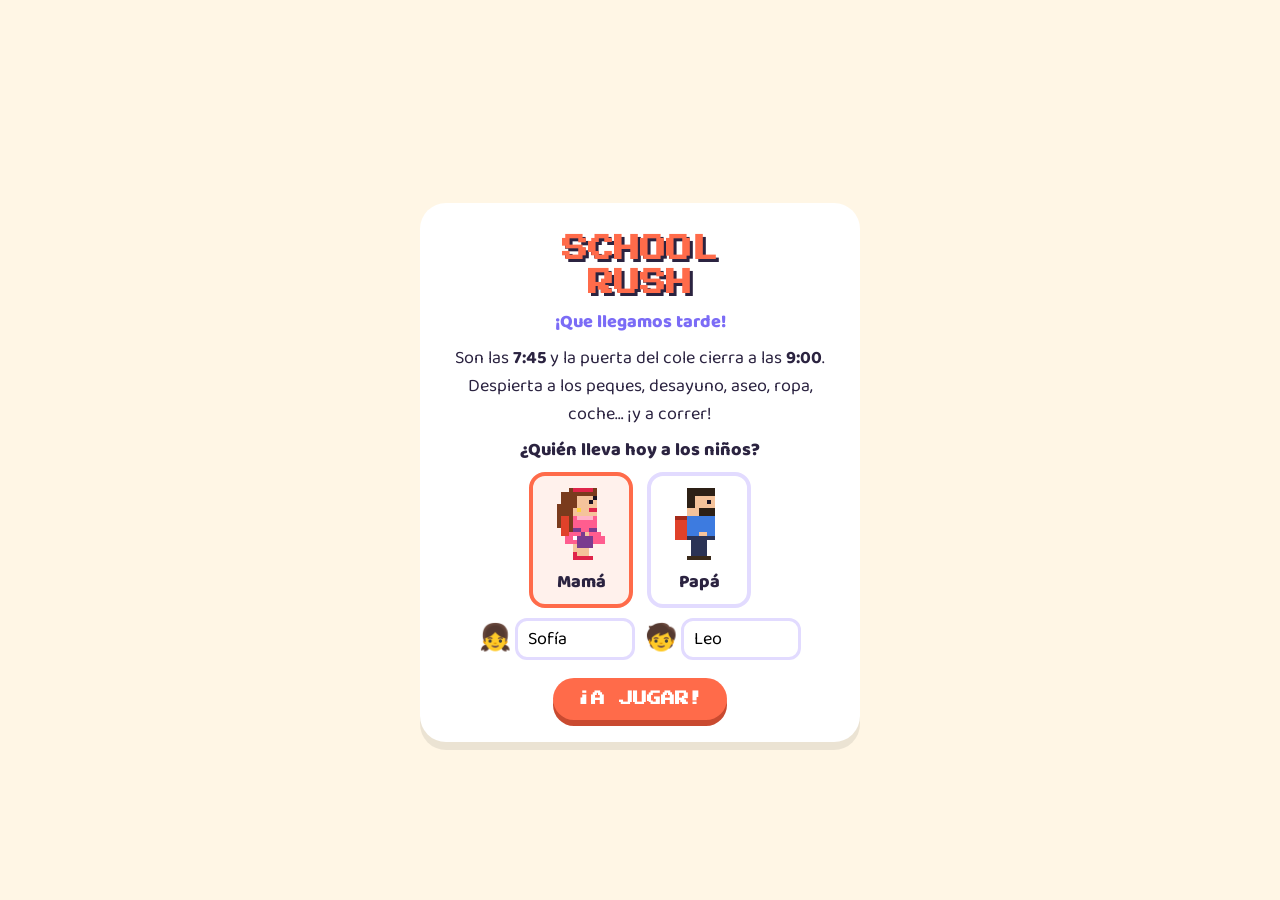
==== index.html @ d86bb251 "Mamá más reconocible y frases mientras corre Melena larga al viento, diadema, pestañas, labios, pend" ====
<!doctype html>
<html lang="es">
<head>
<meta charset="utf-8">
<meta name="viewport" content="width=device-width,initial-scale=1,maximum-scale=1,user-scalable=no">
<title>¡Que llegamos tarde!</title>
<link rel="preconnect" href="https://fonts.googleapis.com">
<link href="https://fonts.googleapis.com/css2?family=Baloo+2:wght@500;800&family=Press+Start+2P&display=swap" rel="stylesheet">
<style>
:root{--bg:#fff6e5;--ink:#2b2340;--accent:#ff6b4a;--ok:#2bb673;--card:#fff}
*{box-sizing:border-box;-webkit-tap-highlight-color:transparent}
html,body{margin:0;height:100%;background:var(--bg);color:var(--ink);font-family:'Baloo 2',system-ui,sans-serif;overflow:hidden;touch-action:manipulation;user-select:none;-webkit-user-select:none}
#app{display:flex;flex-direction:column;height:100%;max-width:960px;margin:0 auto}
#hud{display:flex;justify-content:space-between;align-items:center;gap:8px;padding:8px 12px;background:var(--ink);color:#fff;font-weight:800;border-radius:0 0 18px 18px}
#hud.hidden{visibility:hidden}
#clock{font-size:28px;font-variant-numeric:tabular-nums;background:#000;padding:0 12px;border-radius:10px;color:#7cff7c;min-width:92px;text-align:center}
#clock.late{color:#ff5a5a;animation:blink .5s infinite alternate}
#phaseName{flex:1;text-align:center;font-size:18px}
#mute{background:none;border:0;font-size:22px;cursor:pointer}
#stage{flex:1;position:relative;display:flex;align-items:center;justify-content:center;padding:12px;overflow:hidden;transition:background .4s}
#stage.night{background:#1d1b4a}
#stage.shake{animation:shake .3s}
.card{background:var(--card);border-radius:26px;padding:22px;text-align:center;box-shadow:0 8px 0 rgba(0,0,0,.08);max-width:440px;width:100%}
.card h1{margin:6px 0;font-size:34px;line-height:1.1;color:var(--accent)}
.card h2{margin:6px 0;font-size:28px}
.card p{font-size:18px;margin:8px 0}
.big{font-size:64px;line-height:1.1}
.ctrl{background:#f1ecff;border-radius:12px;padding:6px;font-weight:800}
.btn{font:inherit;font-weight:800;font-size:22px;border:0;border-radius:999px;padding:10px 30px;background:var(--accent);color:#fff;box-shadow:0 6px 0 #c94a30;cursor:pointer;margin:8px 4px 0}
.btn:active{transform:translateY(4px);box-shadow:0 2px 0 #c94a30}
.btn.alt{background:#7b6cf6;box-shadow:0 6px 0 #5446c4}
.names{display:flex;gap:10px;justify-content:center;margin:10px 0}
.names label{font-size:26px;display:flex;align-items:center;gap:4px}
.names input{font:inherit;font-size:18px;width:120px;padding:4px 10px;border-radius:12px;border:3px solid #e2dbff}
.best{color:#7b6cf6;font-weight:800}
canvas.game{border-radius:22px;touch-action:none;box-shadow:0 8px 0 rgba(0,0,0,.12)}
/* despertar */
.room{display:flex;gap:14px;width:100%;justify-content:center}
.bed{background:#3b357a;color:#fff;border-radius:24px;padding:14px 8px;flex:1;max-width:220px;text-align:center;position:relative;cursor:pointer;transition:background .3s}
.bed.awake{background:#2bb673}
.bed .kid{font-size:68px;transition:transform .1s;line-height:1}
.bed .bedimg{font-size:58px;margin-top:-18px}
.bed .name{font-weight:800;font-size:20px}
.zzz{position:absolute;right:12px;top:6px;font-size:28px;animation:bob 1.4s infinite}
.meter{height:16px;background:rgba(255,255,255,.25);border-radius:8px;overflow:hidden;margin-top:6px}
.meter i{display:block;height:100%;width:0;background:linear-gradient(90deg,#ffd23f,#7cff7c)}
.float{position:absolute;left:50%;top:30%;pointer-events:none;font-weight:800;font-size:18px;animation:up 1s forwards;white-space:nowrap;transform:translateX(-50%);color:#fff;text-shadow:0 2px 0 #000;z-index:5}
/* vestir */
.dress{width:100%;max-width:460px;text-align:center}
.avatar{font-size:76px;line-height:1}
.who{font-size:20px}
.checklist{display:flex;justify-content:center;gap:6px;margin:10px 0}
.checklist span{font-size:30px;padding:4px 6px;border-radius:12px;background:#eee;opacity:.35}
.checklist span.done{opacity:1;background:#c6f6d5}
.checklist span.now{opacity:1;background:#ffe08a;outline:3px solid var(--accent);animation:bob .8s infinite}
.grid{display:grid;grid-template-columns:repeat(4,1fr);gap:8px}
.grid button{font-size:38px;padding:8px 0;border:0;border-radius:16px;background:#fff;box-shadow:0 4px 0 rgba(0,0,0,.12);cursor:pointer}
.grid button:active{transform:translateY(3px)}
.grid button.wrong{background:#ffd6cc;animation:shake .3s}
/* cole */
.gate{width:100%;max-width:440px;text-align:center}
.school{font-size:90px;line-height:1}
.kids{display:flex;justify-content:center;gap:30px;margin:6px 0}
.gk{position:relative;font-weight:800;transition:transform .8s,opacity .8s}
.gk .e{font-size:54px}
.gk.cur{animation:bob .8s infinite}
.gk.gone,.gk.run{transform:translateY(-120px) scale(.4);opacity:0}
.bar{position:relative;height:44px;background:#ffd6cc;border-radius:22px;overflow:hidden;margin:14px 0}
.zone{position:absolute;top:0;bottom:0;background:var(--ok)}
.needle{position:absolute;top:0;bottom:0;width:8px;background:var(--ink);border-radius:4px}
/* varios */
#toast{position:fixed;top:64px;left:50%;transform:translate(-50%,-20px);background:var(--ink);color:#fff;padding:8px 16px;border-radius:14px;font-weight:800;opacity:0;transition:.2s;z-index:20;max-width:90vw;text-align:center;pointer-events:none}
#toast.show{opacity:1;transform:translate(-50%,0)}
#toast.bad{background:#e0412a}#toast.good{background:var(--ok)}
.conf{position:fixed;top:-40px;font-size:28px;animation:fall linear forwards;pointer-events:none;z-index:30}
.stars{font-size:48px;letter-spacing:4px}
.stats{display:flex;justify-content:center;gap:16px;font-weight:800}

/* pixel */
.card h1,.card h2,.btn,#clock,#phaseName{font-family:'Press Start 2P',monospace}
.card h1{font-size:26px;line-height:1.3;color:var(--accent);text-shadow:3px 3px 0 var(--ink);margin:8px 0}
.card h2{font-size:16px;line-height:1.4}
.btn{font-size:14px;padding:14px 24px}
#clock{font-size:16px;padding:6px 10px}
#phaseName{font-size:11px}
.sub{font-weight:800;color:#7b6cf6;margin-top:0}
.lbl{font-weight:800;margin-bottom:0}
canvas.pix{image-rendering:pixelated;image-rendering:crisp-edges;border-radius:6px;box-shadow:0 6px 0 rgba(0,0,0,.25);touch-action:none;background:#000}
.plat{display:flex;flex-direction:column;align-items:center;gap:10px;width:100%;height:100%;justify-content:center}
.pad{display:none;width:100%;max-width:640px;justify-content:space-between;align-items:center;padding:0 8px}
.pad div{display:flex;gap:14px}
.pad button{width:70px;height:70px;border-radius:50%;border:0;background:var(--ink);color:#fff;font-size:28px;touch-action:none;box-shadow:0 5px 0 #000;-webkit-user-select:none;user-select:none}
.pad button:active{transform:translateY(3px);box-shadow:0 2px 0 #000}
.pad button.jb{width:84px;height:84px;background:var(--accent);box-shadow:0 5px 0 #a8341c}
.keys{font-size:14px;opacity:.7;margin:0}
.rot{display:none;margin:0;font-weight:800;color:#7b6cf6}
@media (pointer:coarse){.pad{display:flex}.keys{display:none}}
@media (pointer:coarse) and (orientation:portrait){.rot{display:block}}
.heroes{display:flex;gap:14px;justify-content:center;margin:8px 0}
.hero{border:4px solid #e2dbff;background:#fff;border-radius:16px;padding:8px 16px;cursor:pointer;font:inherit;font-weight:800;font-size:18px;display:flex;flex-direction:column;align-items:center;gap:4px;color:var(--ink)}
.hero canvas{width:64px;height:80px;image-rendering:pixelated}
.hero.sel{border-color:var(--accent);background:#fff1ec}
@keyframes blink{to{opacity:.4}}
@keyframes bob{50%{transform:translateY(-6px)}}
@keyframes up{to{transform:translate(-50%,-70px);opacity:0}}
@keyframes shake{25%{transform:translateX(-8px)}75%{transform:translateX(8px)}}
@keyframes fall{to{transform:translateY(110vh) rotate(540deg)}}
</style>
</head>
<body>
<div id="app">
  <header id="hud" class="hidden">
    <div id="clock">7:45</div>
    <div id="phaseName"></div>
    <div>🔔 9:00 <button id="mute" aria-label="Sonido">🔊</button></div>
  </header>
  <main id="stage"></main>
</div>
<div id="toast"></div>

<script>
// ===== utilidades =====
const $=s=>document.querySelector(s);
const rnd=(a,b)=>a+Math.random()*(b-a);
const pick=a=>a[Math.floor(Math.random()*a.length)];
const shuffle=a=>{a=a.slice();for(let i=a.length-1;i>0;i--){const j=Math.floor(Math.random()*(i+1));[a[i],a[j]]=[a[j],a[i]];}return a;};
const esc=s=>String(s).replace(/[&<>"']/g,c=>({'&':'&amp;','<':'&lt;','>':'&gt;','"':'&quot;',"'":'&#39;'}[c]));
const fmt=m=>{m=Math.floor(m);return Math.floor(m/60)+':'+String(m%60).padStart(2,'0');};

const W=400,H=600;
const START=7*60+45, BELL=9*60;   // empieza 7:45, campana 9:00
const REAL_SEC_PER_MIN=1.2;        // 1 minuto de juego = 1,2 s reales
const KID_EMO=['👧','🧒'];
const stage=$('#stage');

const G={clock:START,running:false,names:['Sofía','Leo'],penalty:0,bonus:0,tick:null,onKey:null,resize:null,muted:false,keys:{}};
G.hero='mama';
try{const n=JSON.parse(localStorage.getItem('cole-names'));if(Array.isArray(n)&&n.length===2)G.names=n;const h=localStorage.getItem('cole-hero');if(h==='mama'||h==='papa')G.hero=h;}catch(e){}

// ===== sonido (sin archivos, con WebAudio) =====
let AC;
function sfx(type){
  if(G.muted)return;
  try{
    AC=AC||new (window.AudioContext||window.webkitAudioContext)();
    const map={good:[660,990,.1],bad:[220,90,.25],win:[523,1046,.45],tap:[420,560,.05],jump:[300,700,.12],bell:[880,880,.6]};
    const [f1,f2,d]=map[type];const t=AC.currentTime;
    const o=AC.createOscillator(),g=AC.createGain();
    o.type=type==='bad'?'sawtooth':type==='jump'?'square':'triangle';
    o.frequency.setValueAtTime(f1,t);o.frequency.exponentialRampToValueAtTime(f2,t+d);
    g.gain.setValueAtTime(.15,t);g.gain.exponentialRampToValueAtTime(.001,t+d);
    o.connect(g).connect(AC.destination);o.start(t);o.stop(t+d);
  }catch(e){}
}
$('#mute').onclick=()=>{G.muted=!G.muted;$('#mute').textContent=G.muted?'🔇':'🔊';};

// ===== feedback =====
let toastT;
function toast(msg,kind){const t=$('#toast');t.textContent=msg;t.className='show '+(kind||'');clearTimeout(toastT);toastT=setTimeout(()=>t.className='',1500);}
function floatAt(el,txt,color){const f=document.createElement('div');f.className='float';f.textContent=txt;if(color)f.style.color=color;el.appendChild(f);setTimeout(()=>f.remove(),1000);}
function shake(){stage.classList.remove('shake');void stage.offsetWidth;stage.classList.add('shake');}
function confetti(){for(let i=0;i<26;i++){const d=document.createElement('div');d.className='conf';d.textContent=pick(['🎉','⭐','✨','🎈','🌟']);d.style.left=rnd(2,96)+'vw';d.style.animationDuration=rnd(.9,1.7)+'s';document.body.appendChild(d);setTimeout(()=>d.remove(),1800);}}
function addMin(n,msg){G.clock+=n;G.penalty+=n;toast('⏱️ +'+n+' min · '+msg,'bad');sfx('bad');shake();updClock();}
function bonusMin(n,msg){G.clock-=n;G.bonus+=n;toast('⏱️ −'+n+' min · '+msg,'good');sfx('good');updClock();}
function updClock(){const c=$('#clock');c.textContent=fmt(G.clock);c.classList.toggle('late',G.clock>=BELL-10);}

// ===== bucle principal =====
let last=0;
function loop(t){
  const dt=Math.min(.05,(t-last)/1000||0);last=t;
  if(G.running){G.clock+=dt/REAL_SEC_PER_MIN;updClock();}
  if(G.tick)G.tick(dt);
  requestAnimationFrame(loop);
}
requestAnimationFrame(loop);
addEventListener('keydown',e=>{
  if(e.target.tagName==='INPUT')return;
  if(['ArrowLeft','ArrowRight','ArrowUp','ArrowDown',' '].includes(e.key))e.preventDefault();
  if(!G.keys[e.key]&&G.onKey)G.onKey(e.key);
  G.keys[e.key]=true;
});
addEventListener('keyup',e=>{G.keys[e.key]=false;});
addEventListener('resize',()=>G.resize&&G.resize());

// ===== lienzo para los minijuegos de acción =====
function makeCanvas(){
  stage.innerHTML='';
  const c=document.createElement('canvas');c.width=W;c.height=H;c.className='game';stage.appendChild(c);
  const fit=()=>{const s=Math.min((stage.clientWidth-24)/W,(stage.clientHeight-24)/H);c.style.width=W*s+'px';c.style.height=H*s+'px';};
  fit();G.resize=fit;
  return {c,ctx:c.getContext('2d'),toLocal(e){const r=c.getBoundingClientRect();return{x:(e.clientX-r.left)*W/r.width,y:(e.clientY-r.top)*H/r.height};}};
}
function emo(ctx,e,x,y,size,rot){
  ctx.save();ctx.translate(x,y);if(rot)ctx.rotate(rot);
  ctx.font=size+'px "Apple Color Emoji","Segoe UI Emoji","Noto Color Emoji",sans-serif';
  ctx.textAlign='center';ctx.textBaseline='middle';ctx.fillText(e,0,0);ctx.restore();
}
function label(ctx,txt,x,y,size,color){ctx.font='800 '+size+'px "Baloo 2",system-ui,sans-serif';ctx.textAlign='center';ctx.textBaseline='middle';ctx.lineWidth=5;ctx.strokeStyle='#fff';ctx.strokeText(txt,x,y);ctx.fillStyle=color||'#2b2340';ctx.fillText(txt,x,y);}

// =====================================================================
// ===== PLATAFORMAS EN PIXEL ART ======================================
// =====================================================================
const VW=320,VH=176,TS=16,ROWS=11,GROUND=(ROWS-1)*TS;
const SK='#f5c39b',INK='#1b1424';
const HEROES={
  mama:{name:'Mamá',hair:'#7a3b1d',top:'#ff5d8f',bottom:'#ff5d8f',shoe:'#e0244a',mom:true,lines:['¡VAMOS, CARIÑO!','¡QUE LLEGAMOS TARDE!','¡LOS ZAPATOS!','¡CORRE, CORRE!','¡LA MOCHILA!','¡AY, MIS LLAVES!']},
  papa:{name:'Papá',hair:'#2d2016',top:'#3d7be0',bottom:'#2b3355',shoe:'#3a2a1a',beard:true,lines:['¡VAMOS, CAMPEONES!','¡QUE LLEGAMOS TARDE!','¡CORRE, CORRE!','¡LA MOCHILA!']}
};
const KIDPAL=[{hair:'#c4552b',top:'#ffd23f',bottom:'#7b6cf6',pig:true},{hair:'#4a2a14',top:'#2bb673',bottom:'#2b3355'}];
const OTHER={hair:'#555',top:'#8a8a99',bottom:'#444',shoe:'#222'};
const SOLID=new Set(['#','x','q','u','c']);
const FOODS=['toast','milk','banana','apple'];

function rect(c,x,y,w,h,col){c.fillStyle=col;c.fillRect(Math.round(x),Math.round(y),w,h);}
function painter(c,x,y,f,W){return (lx,ly,w,h,col)=>rect(c,f>0?x+lx:x+W-lx-w,y+ly,w,h,col);}
function ptext(c,txt,x,y,col,align){
  c.font='8px "Press Start 2P",monospace';c.textAlign=align||'left';c.textBaseline='top';
  c.fillStyle=INK;c.fillText(txt,x+1,y+1);c.fillStyle=col||'#fff';c.fillText(txt,x,y);
}

// ---- sprites ----
function drawHero(c,x,y,f,run,air,P){
  const R=painter(c,x,y,f,12);
  const s=air?0:Math.round(Math.sin(run)*2);
  if(P.mom){
    const wave=air?2:Math.round(Math.sin(run*.5));
    R(1,1,3,10+wave,P.hair);R(0,4,2,6+wave,P.hair);                        // melena larga al viento
    R(1,7,2,5,'#e0412a');                                                  // mochila del cole
    if(air){R(3,13,2,3,SK);R(7,12,2,4,SK);R(2,16,3,1,P.shoe);R(7,16,3,1,P.shoe);R(2,17,1,1,P.shoe);}
    else{R(4+s,13,2,4,SK);R(6-s,13,2,4,SK);R(4+s,17,3,1,P.shoe);R(6-s,17,3,1,P.shoe);R(4+s,16,1,1,P.shoe);}
    R(4,7,6,3,P.top);R(5,7,4,1,'#ffb3c8');                                 // cuerpo del vestido
    R(4,10,6,1,'#7a3b8f');                                                 // cinturón
    R(3,11,8,1,P.top);R(2,12,10,2,P.top);R(4,12,1,1,'#fff');R(8,13,1,1,'#fff'); // falda con lunares
    if(air){R(9,3,2,5,P.top);R(9,2,2,1,SK);}
    else{R(6-s,8,2,3,P.top);R(6-s,11,2,1,SK);R(5-s,12,4,3,'#7a3b8f');R(6-s,11,1,1,'#7a3b8f');} // brazo con bolso
    R(4,0,6,7,SK);R(3,0,7,2,P.hair);R(4,2,1,3,P.hair);R(9,1,1,1,P.hair);    // cara y flequillo
    R(4,0,5,1,'#e0244a');                                                   // diadema
    R(8,3,1,1,INK);R(9,2,1,1,INK);                                          // ojo con pestaña
    R(8,5,2,1,'#e0244a');                                                   // labios
    R(5,5,1,1,'#ffd23f');                                                   // pendiente
    return;
  }
  R(0,7,3,6,'#e0412a');R(0,7,3,1,'#a52a1a');
  const lc=P.dress?SK:P.bottom;
  if(air){R(3,13,2,3,lc);R(7,12,2,4,lc);R(2,16,3,1,P.shoe);R(7,16,3,1,P.shoe);}
  else{R(4+s,13,2,4,lc);R(6-s,13,2,4,lc);R(3+s,17,3,1,P.shoe);R(6-s,17,3,1,P.shoe);}
  if(P.dress){R(3,7,7,4,P.top);R(2,11,9,2,P.top);}
  else{R(3,7,7,5,P.top);R(3,12,7,1,P.bottom);}
  if(air){R(9,3,2,5,P.top);R(9,2,2,1,SK);}else{R(6-s,8,2,3,P.top);R(6-s,11,2,1,SK);}
  R(3,0,7,7,SK);R(3,0,7,2,P.hair);R(3,2,2,3,P.hair);
  R(8,3,1,1,INK);
  if(P.beard){R(6,5,4,2,P.hair);}else R(8,5,2,1,'#b4434b');
}
function drawKid(c,x,y,f,run,air,P){
  const R=painter(c,x,y,f,8);const s=air?0:Math.round(Math.sin(run));
  R(2+s,9,2,2,P.bottom);R(4-s,9,2,2,P.bottom);R(2+s,11,2,1,INK);R(4-s,11,2,1,INK);
  R(1,5,6,4,P.top);R(0,5,2,4,'#e0412a');
  R(1,0,6,5,SK);R(1,0,6,2,P.hair);R(1,2,1,2,P.hair);
  if(P.pig){R(0,1,1,3,P.hair);R(7,1,1,3,P.hair);}
  R(5,2,1,1,INK);
}
function drawCat(c,x,y,f,t){
  const R=painter(c,x,y,f,12),col='#8a8a99',s=Math.round(Math.sin(t*14));
  R(1,3,8,3,col);R(8,0,4,4,col);R(8,-1,1,1,col);R(11,-1,1,1,col);R(10,1,1,1,'#ffd23f');
  R(0,1+s,1,3,col);R(2,6,1,1,col);R(7,6,1,1,col);R(3+(s>0?1:0),6,1,1,col);
}
function drawDog(c,x,y,f,t,happy){
  const R=painter(c,x,y,f,14),col='#b07a45',s=Math.round(Math.sin(t*(happy?20:14)));
  R(1,3,9,4,col);R(9,0,5,5,col);R(9,0,2,3,'#7a4f28');R(12,1,1,1,INK);R(13,3,1,1,INK);
  R(0,1+(happy?s:0),1,3,col);
  if(happy){R(2,7,8,2,col);R(12,5,1,2,'#ff7b9c');}else{R(2+(s>0?1:0),7,1,2,col);R(8-(s>0?1:0),7,1,2,col);}
}
function drawStroller(c,x,y,f,t){
  const run=t*8;
  drawHero(c,f>0?x:x+12,y,f,run,false,OTHER);
  const R=painter(c,x,y,f,24);
  R(12,9,3,1,INK);R(14,8,9,6,'#5b4bd6');R(14,5,6,4,'#5b4bd6');R(15,14,2,2,INK);R(21,14,2,2,INK);R(16,9,5,2,'#8b7cf6');
}
function drawHaz(c,h,x,y){
  switch(h.type){
    case 'lego':rect(c,x,y+1,8,3,'#e0412a');rect(c,x+1,y,2,1,'#e0412a');rect(c,x+5,y,2,1,'#e0412a');rect(c,x,y+3,8,1,'#a52a1a');break;
    case 'milk':rect(c,x+1,y,14,2,'#f4f4ff');rect(c,x,y+1,16,2,'#f4f4ff');rect(c,x+3,y,3,1,'#fff');break;
    case 'water':case 'puddle':rect(c,x+1,y,14,2,'#6fc3ff');rect(c,x,y+1,16,2,'#4aa8e8');rect(c,x+3,y,3,1,'#bfe9ff');break;
    case 'poop':rect(c,x,y+3,7,2,'#6b3a1a');rect(c,x+1,y+1,5,2,'#7f4a22');rect(c,x+2,y,3,1,'#6b3a1a');rect(c,x+3,y-2+((Date.now()/200|0)%2),1,1,'#7bd389');break;
  }
}
function drawItem(c,type,x,y,t){
  y+=Math.round(Math.sin(t*4+x*.1));
  switch(type){
    case 'toast':rect(c,x,y+1,8,7,'#8a4f22');rect(c,x+1,y+2,6,5,'#f2c27a');rect(c,x+2,y+3,2,1,'#ffe9b0');break;
    case 'apple':rect(c,x+1,y+2,6,6,'#e0412a');rect(c,x+2,y+1,4,1,'#e0412a');rect(c,x+4,y,2,1,'#2bb673');rect(c,x+2,y+3,1,2,'#ff8a7a');break;
    case 'banana':rect(c,x+1,y+1,2,2,'#ffd23f');rect(c,x+2,y+3,2,2,'#ffd23f');rect(c,x+4,y+5,3,2,'#ffd23f');rect(c,x,y,1,1,'#6b4a1a');break;
    case 'milk':rect(c,x+1,y+1,6,7,'#fff');rect(c,x+1,y+4,6,2,'#3d7be0');rect(c,x+2,y,4,1,'#ddd');break;
    case 'coffee':rect(c,x+1,y+3,5,5,'#fff');rect(c,x+2,y+3,3,1,'#6b3a1a');rect(c,x+6,y+4,1,2,'#fff');rect(c,x+2+((t*6|0)%2),y,1,2,'#cfcfe0');break;
    case 'green':rect(c,x+1,y-4,6,12,INK);rect(c,x+2,y-3,4,3,'#3a3a3a');rect(c,x+2,y+1,4,3,'#3a3a3a');rect(c,x+2,y+5,4,3,'#39ff6a');break;
  }
}
function drawBed(c,b,x,y,t){
  const kp=KIDPAL[b.kid];
  if(b.bunk){rect(c,x,y-4,2,b.legH+16,'#7a4a2a');rect(c,x+30,y-4,2,b.legH+16,'#7a4a2a');rect(c,x,y+12+b.legH-8,32,2,'#7a4a2a');}
  rect(c,x,y-4,3,14,'#7a4a2a');rect(c,x,y+6,32,6,'#7a4a2a');rect(c,x+3,y+4,29,2,'#fff');rect(c,x+3,y+1,7,3,'#f0f0ff');
  if(!b.awake){
    rect(c,x+4,y-2,6,4,SK);rect(c,x+4,y-2,6,2,kp.hair);rect(c,x+8,y+1,2,1,INK);
    rect(c,x+9,y+1,23,5,kp.top);rect(c,x+9,y+1,23,1,'#fff');
    const z=(t*2|0)%3;ptext(c,'z',x+12+z*3,y-12-z*3,'#fff');
  }else{rect(c,x+18,y+2,14,4,kp.top);rect(c,x+22,y+1,6,1,kp.top);}
}
function drawCar(c,x,y,col){
  rect(c,x+2,y+6,44,7,col);rect(c,x+12,y,22,7,col);rect(c,x+15,y+2,7,4,'#bfe9ff');rect(c,x+24,y+2,7,4,'#bfe9ff');
  rect(c,x+44,y+7,2,2,'#ffd23f');rect(c,x+2,y+7,2,2,'#e0412a');rect(c,x+7,y+11,7,5,INK);rect(c,x+34,y+11,7,5,INK);
  rect(c,x+9,y+13,3,1,'#999');rect(c,x+36,y+13,3,1,'#999');
}
function drawQ(c,x,y,used){
  if(used){rect(c,x,y,16,16,'#7a4a2a');rect(c,x+1,y+1,14,14,'#a0663a');return;}
  rect(c,x,y,16,16,'#b8860b');rect(c,x+1,y+1,14,14,'#ffc83d');rect(c,x+1,y+1,14,1,'#ffe08a');
  const Q=['.###.','#...#','....#','..##.','..#..','.....','..#..'];
  Q.forEach((row,i)=>[...row].forEach((ch,j)=>{if(ch==='#')rect(c,x+5+j,y+4+i,1,1,'#7a4a2a');}));
}
function drawTile(c,ch,x,y,theme,tx,L){
  if(ch==='q'||ch==='u')return drawQ(c,x,y,ch==='u');
  if(ch==='c')return;
  if(theme==='casa'){
    if(ch==='#'){rect(c,x,y,16,16,'#a0663a');rect(c,x,y,16,2,'#c98a52');rect(c,x+((tx%2)?3:11),y+2,1,14,'#7a4a2a');rect(c,x,y+9,16,1,'#8a552e');}
    else if(ch==='x'){rect(c,x,y,16,16,'#7a4a2a');rect(c,x+1,y+1,14,14,'#a46a3e');rect(c,x+1,y+1,14,1,'#c98a52');rect(c,x+7,y+6,2,2,'#ffd23f');}
    else if(ch==='='){rect(c,x,y,16,4,'#c98a52');rect(c,x,y+3,16,1,'#7a4a2a');}
  }else{
    if(ch==='#'){rect(c,x,y,16,16,'#7c7c88');rect(c,x,y,16,4,'#d6d6de');rect(c,x,y+4,16,1,'#9a9aa6');rect(c,x+(tx%2?0:8),y,1,4,'#b0b0bc');}
    else if(ch==='x'){rect(c,x,y,16,16,'#9a3a24');for(let r=0;r<4;r++){rect(c,x,y+r*4,16,1,'#e8d7c0');rect(c,x+(r%2?4:12),y+r*4,1,4,'#e8d7c0');}rect(c,x+1,y+1,14,1,'#c2553a');}
    else if(ch==='='){for(let i=0;i<4;i++)rect(c,x+i*4,y,4,5,i%2?'#fff':'#2bb673');rect(c,x,y+5,16,1,'#1a7a4a');}
  }
}
function drawDeco(c,d,cam,t){
  const x=Math.round(d.x*TS-cam),y=d.y*TS;
  if(x<-180||x>VW+20)return;
  switch(d.type){
    case 'window':rect(c,x,y,28,22,'#fff');rect(c,x+2,y+2,24,18,'#9fe0ff');rect(c,x+18,y+4,5,5,'#ffd23f');rect(c,x+13,y+2,2,18,'#fff');rect(c,x+2,y+10,24,2,'#fff');rect(c,x-2,y+22,32,2,'#d7c4a8');break;
    case 'frame':rect(c,x,y,14,11,'#c98a52');rect(c,x+2,y+2,10,7,'#7bd389');rect(c,x+4,y+4,3,3,'#ff6b4a');break;
    case 'clock':rect(c,x+1,y,10,12,'#fff');rect(c,x,y+1,12,10,'#fff');rect(c,x+5,y+2,1,5,INK);rect(c,x+5,y+6,4,1,'#e0412a');break;
    case 'lamp':rect(c,x+7,0,1,16,INK);rect(c,x+2,16,12,5,'#ffd23f');rect(c,x+4,21,8,1,'#fff6c7');break;
    case 'plant':rect(c,x+4,y+10,8,6,'#c2553a');rect(c,x+7,y,2,10,'#2bb673');rect(c,x+3,y+3,4,3,'#2bb673');rect(c,x+9,y+5,4,3,'#2bb673');break;
    case 'table':rect(c,x+2,y+4,2,28,'#8a5a3b');rect(c,x+d.w*TS-4,y+4,2,28,'#8a5a3b');break;
    case 'door':rect(c,x,y,20,32,'#5a3518');rect(c,x+2,y+2,16,30,'#9a5a2a');rect(c,x+14,y+16,2,2,'#ffd23f');rect(c,x+5,y+5,10,7,'#9fe0ff');ptext(c,'SALIDA',x+10,y-12,'#ffd23f','center');break;
    case 'mycar':drawCar(c,x,y,'#ff5d8f');break;
    case 'car':drawCar(c,x,y,d.col);break;
    case 'busstop':rect(c,x+2,y+5,2,59,'#555');rect(c,x+58,y+5,2,59,'#555');rect(c,x+28,y+10,12,9,'#3d7be0');ptext(c,'P',x+31,y+11,'#fff');rect(c,x+16,y+46,30,3,'#8a5a3b');break;
    case 'school':
      rect(c,x,40,150,120,'#c2553a');rect(c,x-6,30,162,12,'#7a2e22');
      for(let r=0;r<2;r++)for(let k=0;k<4;k++)rect(c,x+12+k*30,72+r*30,16,16,'#9fe0ff');
      rect(c,x+40,46,64,14,'#fff');ptext(c,'COLE',x+72,49,'#e0412a','center');
      rect(c,x+120,124,28,36,'#3a2418');rect(c,x+122,126,24,34,'#5a3518');
      rect(c,x+150,96,2,64,'#555');rect(c,x+152,96,12,8,'#ffd23f');
      break;
  }
}

// ---- niveles ----
const LEVELS={
  casa:{w:112,theme:'casa',start:1,need:6,build(A){
    A.fill(0,111,10,'#');
    A.deco('window',5,3);A.deco('frame',10,3);A.deco('lamp',26,0);
    A.bed(3,10,0,false);
    A.fill(8,10,8,'=');A.food(9,7);
    A.bed(13,7,1,true);
    A.box(18,6,'coffee');
    A.fill(21,24,8,'=');A.food(22,7);A.food(24,7);
    A.haz('lego',7);A.haz('lego',27);A.haz('lego',29);
    A.enemy('cat',19,30);
    A.block(31,32,8,9,'x');
    A.deco('window',42,3);A.deco('clock',56,2);
    A.fill(37,41,8,'=');A.deco('table',37,8,{w:5});A.food(38,7);A.food(40,7);
    A.haz('milk',44);
    A.block(47,50,8,9,'x');A.food(49,7);
    A.fill(52,55,6,'=');A.food(53,5);
    A.block(58,59,5,9,'x');A.food(58,4);
    A.enemy('cat',61,70);A.haz('milk',64);
    A.box(66,6,'coffee');
    A.food(69,9);
    A.haz('lego',76);A.haz('lego',78);A.haz('lego',80);
    A.block(83,84,8,9,'x');A.block(87,88,6,9,'x');A.food(87,5);
    A.fill(92,95,6,'=');A.food(93,5);
    A.deco('frame',98,3);A.deco('plant',90,9);
    A.enemy('cat',96,105);A.haz('water',101);
    A.exit(108);
  }},
  calle:{w:150,theme:'calle',start:3,build(A){
    A.fill(0,149,10,'#');
    A.pit(40,41);A.pit(88,89);A.pit(112,113);
    A.deco('mycar',0,9);
    A.haz('puddle',8);A.haz('poop',13);
    A.enemy('dog',10,17);
    A.car(18,'#3d7be0');A.green(19,7);
    A.block(26,28,7,7,'x');A.box(27,4,'coffee');
    A.enemy('stroller',30,39);
    A.car(46,'#ff6b4a');A.haz('poop',51);A.car(54,'#2bb673');A.haz('puddle',59);
    A.fill(62,65,6,'=');A.deco('busstop',62,6);A.green(64,5);
    A.enemy('dog',66,71);
    A.block(72,72,9,9,'x');A.block(73,73,8,9,'x');A.block(74,74,7,9,'x');A.box(74,3,'coffee');
    A.enemy('dog',76,86);
    A.haz('poop',81);A.haz('puddle',85);
    A.enemy('stroller',91,104);
    A.fill(98,101,7,'=');A.green(99,6);
    A.car(105,'#ffd23f');
    A.haz('poop',117);A.haz('puddle',120);
    A.enemy('dog',122,132);
    A.block(127,128,8,9,'x');A.box(124,6,'green');
    A.deco('school',138,0);
    A.exit(146);
  }}
};

function buildLevel(def){
  const w=def.w,rows=[];for(let y=0;y<ROWS;y++)rows.push(Array(w).fill('.'));
  const L={w,rows,theme:def.theme,start:def.start,need:def.need||0,food:0,ents:[],items:[],haz:[],beds:[],deco:[],boxes:{},exit:null,trail:[],followers:[],parts:[],texts:[]};
  const set=(x,y,ch)=>{if(x>=0&&x<w&&y>=0&&y<ROWS)rows[y][x]=ch;};
  let fi=0;
  const DIMS={cat:[12,7,30,'¡Te ha arañado el gato! 🐱'],dog:[14,9,45,'¡El perro quiere jugar! 🐶'],stroller:[24,18,26,'¡Choque con un carrito! 👶']};
  const HZ={lego:[8,4,'¡AY! ¡Un Lego! 🦶'],milk:[16,3,'¡Plaf! Leche derramada 🥛'],water:[16,3,'¡Plaf! Un charco 💦'],puddle:[16,3,'¡Plaf! ¡Charco! 💦'],poop:[7,5,'¡Puaj! ¡Caca de perro! 💩']};
  const A={
    fill(x1,x2,y,ch){for(let x=x1;x<=x2;x++)set(x,y,ch);},
    block(x1,x2,y1,y2,ch){for(let y=y1;y<=y2;y++)for(let x=x1;x<=x2;x++)set(x,y,ch);},
    pit(x1,x2){for(let x=x1;x<=x2;x++)set(x,ROWS-1,'.');},
    deco(type,x,y,extra){L.deco.push(Object.assign({type,x,y},extra||{}));},
    food(x,y){L.items.push({type:FOODS[fi++%FOODS.length],x:x*TS+4,y:y*TS+8,food:true});},
    green(x,y){L.items.push({type:'green',x:x*TS+4,y:y*TS+8});},
    box(x,y,content){set(x,y,'q');L.boxes[x+','+y]=content;},
    haz(type,x){const [hw,hh,msg]=HZ[type];L.haz.push({type,x:x*TS+(TS-hw)/2,y:GROUND-hh,w:hw,h:hh,msg});},
    enemy(type,x1,x2){const [ew,eh,sp,msg]=DIMS[type];L.ents.push({type,x:x1*TS,y:GROUND-eh,w:ew,h:eh,vx:sp,minX:x1*TS,maxX:x2*TS,state:'walk',t:Math.random()*5,msg});},
    bed(x,row,kid,bunk){L.beds.push({x:x*TS,y:row*TS-12,w:32,h:12,kid,bunk,awake:false,legH:(ROWS-1-row)*TS});},
    car(x,col){for(let i=0;i<3;i++)set(x+i,ROWS-2,'c');L.deco.push({type:'car',x,y:ROWS-2,col});},
    exit(x){L.exit={x:x*TS+4,y:GROUND-32,w:10,h:32};if(def.theme==='casa')L.deco.push({type:'door',x,y:(GROUND-32)/TS});}
  };
  def.build(A);
  if(def.theme==='calle'){
    L.followers=[0,1];
    L.blds=[];let bx=-40;while(bx<w*TS*.5+VW){const bw=40+Math.random()*40|0,bh=50+Math.random()*70|0;L.blds.push({x:bx,w:bw,h:bh,col:pick(['#f2b880','#e8a1a1','#a9c7e8','#c7b6e8','#f2d680'])});bx+=bw+4+(Math.random()*10|0);}
    L.clouds=[];for(let i=0;i<14;i++)L.clouds.push({x:i*70+Math.random()*40,y:8+Math.random()*40});
  }
  return L;
}

const ROOMS=[{x0:0,x1:34,col:'#b9a7ff',dot:'#a593f0',name:'DORMITORIO'},{x0:34,x1:73,col:'#ffe3a3',dot:'#f5cf78',name:'COCINA'},{x0:73,x1:112,col:'#a8e0d1',dot:'#8ccbb9',name:'PASILLO'}];
const overlap=(a,b)=>a.x<b.x+b.w&&a.x+a.w>b.x&&a.y<b.y+b.h&&a.y+a.h>b.y;

function platformLevel(id,done){
  const L=buildLevel(LEVELS[id]);
  const P=HEROES[G.hero]||HEROES.mama;
  stage.innerHTML=`<div class="plat"><canvas class="pix" width="${VW}" height="${VH}"></canvas>
    <div class="pad"><div><button data-k="l" aria-label="Izquierda">◀</button><button data-k="r" aria-label="Derecha">▶</button></div><button data-k="j" class="jb" aria-label="Saltar">⤴</button></div>
    <p class="keys">← → correr · Espacio o ↑ saltar</p><p class="rot">📱↻ Mejor con el móvil en horizontal</p></div>`;
  const c=stage.querySelector('canvas'),ctx=c.getContext('2d');ctx.imageSmoothingEnabled=false;
  const fit=()=>{
    const pad=stage.querySelector('.pad'),keys=stage.querySelector('.keys');
    const aw=stage.clientWidth-24,ah=stage.clientHeight-24-(pad.offsetHeight||0)-(keys.offsetHeight||0)-20;
    const s=Math.max(1,Math.min(aw/VW,ah/VH));c.style.width=Math.floor(VW*s)+'px';c.style.height=Math.floor(VH*s)+'px';
  };
  fit();G.resize=fit;

  // ---- controles ----
  const inp={l:false,r:false,j:false};let jumpBuf=0;
  stage.querySelectorAll('.pad button').forEach(b=>{
    const k=b.dataset.k;
    const on=e=>{e.preventDefault();inp[k]=true;if(k==='j')jumpBuf=.15;};
    const off=e=>{e.preventDefault();inp[k]=false;};
    b.addEventListener('pointerdown',on);['pointerup','pointerleave','pointercancel'].forEach(ev=>b.addEventListener(ev,off));
  });
  c.addEventListener('pointerdown',e=>{e.preventDefault();jumpBuf=.15;});
  G.onKey=k=>{if([' ','ArrowUp','w','W'].includes(k))jumpBuf=.15;};
  const K=G.keys;
  const left=()=>inp.l||K.ArrowLeft||K.a||K.A,right=()=>inp.r||K.ArrowRight||K.d||K.D,jumpHeld=()=>inp.j||K[' ']||K.ArrowUp||K.w||K.W;

  // ---- jugador ----
  const p={x:L.start*TS,y:GROUND-18,w:10,h:18,vx:0,vy:0,f:1,onG:false,coy:0,run:0,inv:0,coffee:0,cut:false,safeX:L.start*TS,safeY:GROUND-18};
  let cam=0,t=0,finished=false,nagT=0,shakeT=0,lineT=1.5;
  const tile=(tx,ty)=>{if(tx<0||tx>=L.w)return 'x';if(ty<0||ty>=ROWS)return '.';return L.rows[ty][tx];};
  const say=(txt,x,y,col)=>L.texts.push({txt,x,y,t:1,col});
  const puff=(x,y,col)=>{for(let i=0;i<8;i++)L.parts.push({x,y,vx:rnd(-60,60),vy:rnd(-90,-20),t:rnd(.3,.6),col:col||'#fff'});};
  const hurt=msg=>{
    if(p.inv>0)return;
    addMin(1,msg);p.inv=1.4;p.vy=-170;p.vx=-p.f*110;shakeT=.25;say('+1 MIN',p.x-6,p.y-10,'#ff6b6b');
  };
  const bump=(tx,ty)=>{
    L.rows[ty][tx]='u';sfx('good');
    const what=L.boxes[tx+','+ty]||'coffee';
    L.items.push({type:what,x:tx*TS+4,y:ty*TS,pop:.2});
    puff(tx*TS+8,ty*TS,'#ffd23f');
  };
  const wake=b=>{
    if(b.awake)return;b.awake=true;L.followers.push(b.kid);
    sfx('win');puff(b.x+10,b.y,'#ffd23f');say('¡VOY!',b.x+4,b.y-14,'#ffd23f');
    toast('⏰ ¡'+G.names[b.kid]+' se ha despertado!','good');
  };
  function moveX(dx){
    p.x+=dx;const t0=Math.floor(p.y/TS),t1=Math.floor((p.y+p.h-.01)/TS);
    if(dx>0){const tx=Math.floor((p.x+p.w-.01)/TS);for(let ty=t0;ty<=t1;ty++)if(SOLID.has(tile(tx,ty))){p.x=tx*TS-p.w;p.vx=0;return;}}
    else if(dx<0){const tx=Math.floor(p.x/TS);for(let ty=t0;ty<=t1;ty++)if(SOLID.has(tile(tx,ty))){p.x=(tx+1)*TS;p.vx=0;return;}}
  }
  function moveY(dy){ // devuelve true si choca
    const pb=p.y+p.h;p.y+=dy;
    const l=Math.floor(p.x/TS),r=Math.floor((p.x+p.w-.01)/TS);
    if(dy>0){
      const ty=Math.floor((p.y+p.h-.01)/TS);
      for(let tx=l;tx<=r;tx++){const ch=tile(tx,ty);if(SOLID.has(ch)||(ch==='='&&pb<=ty*TS+.5)){p.y=ty*TS-p.h;p.vy=0;p.onG=true;return true;}}
      for(const b of L.beds){if(pb<=b.y+1&&p.y+p.h>=b.y&&p.x+p.w>b.x+3&&p.x<b.x+b.w-3){p.y=b.y-p.h;p.vy=-400;p.cut=false;sfx('jump');wake(b);return true;}}
    }else if(dy<0){
      const ty=Math.floor(p.y/TS);
      for(let tx=l;tx<=r;tx++){const ch=tile(tx,ty);if(SOLID.has(ch)){p.y=(ty+1)*TS;p.vy=0;if(ch==='q')bump(tx,ty);return true;}}
    }
    return false;
  }

  function update(dt){
    t+=dt;
    // horizontal
    const dir=(right()?1:0)-(left()?1:0);
    if(dir)p.f=dir;
    const sp=p.coffee>0?128:88,acc=p.onG?900:620;
    const target=p.inv>1.1?p.vx:dir*sp;
    if(p.vx<target)p.vx=Math.min(target,p.vx+acc*dt);else if(p.vx>target)p.vx=Math.max(target,p.vx-acc*dt);
    // salto
    jumpBuf-=dt;p.coy=p.onG?.1:p.coy-dt;
    if(jumpBuf>0&&p.coy>0){p.vy=-300;p.coy=0;jumpBuf=0;p.cut=true;p.onG=false;sfx('jump');}
    if(p.cut&&!jumpHeld()&&p.vy<0){p.vy*=.45;p.cut=false;}
    p.vy=Math.min(400,p.vy+900*dt);
    // mover con subpasos
    let dx=p.vx*dt,n=Math.ceil(Math.abs(dx)/6)||1;for(let i=0;i<n;i++)moveX(dx/n);
    p.onG=false;
    let dy=p.vy*dt;n=Math.ceil(Math.abs(dy)/6)||1;for(let i=0;i<n;i++){if(moveY(dy/n))break;}
    if(p.onG){const ty=Math.floor((p.y+p.h)/TS);if(SOLID.has(tile(Math.floor(p.x/TS),ty))&&SOLID.has(tile(Math.floor((p.x+p.w)/TS),ty))){p.safeX=p.x;p.safeY=p.y;}}
    p.run+=Math.abs(p.vx)*dt*.18;
    p.inv=Math.max(0,p.inv-dt);p.coffee=Math.max(0,p.coffee-dt);shakeT=Math.max(0,shakeT-dt);
    // caída en zanja
    if(p.y>VH+20){
      addMin(2,pick(['¡Al hoyo de las obras! 🚧','¡Cuidado con la zanja! 🚧']));
      p.x=p.safeX-8;p.y=p.safeY-4;p.vx=0;p.vy=0;p.inv=1.4;
    }
    // enemigos
    L.ents.forEach(e=>{
      e.t+=dt;
      if(e.state==='flee'){e.x+=e.vx*dt;return;}
      if(e.state==='walk'){
        e.x+=e.vx*dt;
        if(e.x<e.minX){e.x=e.minX;e.vx=Math.abs(e.vx);}
        if(e.x+e.w>e.maxX){e.x=e.maxX-e.w;e.vx=-Math.abs(e.vx);}
      }
      if(e.state!=='walk'||!overlap(p,e))return;
      if(p.vy>0&&p.y+p.h-e.y<9){
        if(e.type==='cat'){e.state='flee';e.vx=(p.x<e.x?1:-1)*170;say('¡MIAU!',e.x,e.y-12);}
        else if(e.type==='dog'){e.state='happy';say('¡GUAU!',e.x,e.y-12,'#ffd23f');}
        else say('¡PERDÓN!',e.x,e.y-12);
        p.vy=e.type==='stroller'?-260:-230;p.cut=false;sfx('good');puff(e.x+e.w/2,e.y);
      }else hurt(e.msg);
    });
    L.ents=L.ents.filter(e=>e.state!=='flee'||Math.abs(e.x-p.x)<400);
    // peligros
    L.haz.forEach(h=>{if(overlap(p,{x:h.x+1,y:h.y,w:h.w-2,h:h.h}))hurt(h.msg);});
    // objetos
    L.items.forEach(it=>{
      if(it.taken)return;
      if(it.pop>0){it.pop-=dt;it.y-=40*dt;return;}
      const hb=it.type==='green'?{x:it.x,y:it.y-4,w:8,h:12}:{x:it.x,y:it.y,w:8,h:8};
      if(!overlap(p,hb))return;
      it.taken=true;puff(it.x+4,it.y+4,'#ffd23f');
      if(it.food){L.food++;sfx('good');say(L.food+'/'+L.need,it.x-4,it.y-10,'#7cff7c');}
      else if(it.type==='coffee'){p.coffee=7;sfx('win');toast('☕ ¡Café! Corres más rápido','good');}
      else if(it.type==='green'){bonusMin(1,'¡Semáforo verde!');}
    });
    lineT-=dt;if(lineT<=0&&Math.abs(p.vx)>20){lineT=rnd(5,8);say(pick(P.lines),p.x-30,p.y-14,'#ffd23f');}
    // salida
    if(!finished&&L.exit&&overlap(p,L.exit)){
      const asleep=L.beds.filter(b=>!b.awake).length;
      if(asleep&&t>nagT){nagT=t+2;toast('😴 ¡Faltan niños! Salta en sus camas','bad');sfx('bad');}
      else if(!asleep&&L.food<L.need&&t>nagT){nagT=t+2;toast(`🥣 ¡Falta desayunar! ${L.food}/${L.need}`,'bad');sfx('bad');}
      else if(!asleep&&L.food>=L.need){finished=true;sfx('bell');say('¡VAMOS!',p.x-8,p.y-14,'#7cff7c');setTimeout(done,700);}
    }
    // estela para los niños
    L.trail.push({x:p.x,y:p.y,f:p.f,run:p.run,air:!p.onG});if(L.trail.length>90)L.trail.shift();
    L.parts.forEach(q=>{q.t-=dt;q.x+=q.vx*dt;q.y+=q.vy*dt;q.vy+=300*dt;});L.parts=L.parts.filter(q=>q.t>0);
    L.texts.forEach(q=>{q.t-=dt;q.y-=20*dt;});L.texts=L.texts.filter(q=>q.t>0);
    cam=Math.round(Math.max(0,Math.min(L.w*TS-VW,p.x+p.w/2-VW*.4)));
  }

  function drawBg(){
    if(L.theme==='casa'){
      ROOMS.forEach(r=>{
        const sx=r.x0*TS-cam,w=(r.x1-r.x0)*TS;if(sx>VW||sx+w<0)return;
        rect(ctx,sx,0,w,GROUND,r.col);
        for(let yy=6;yy<GROUND-8;yy+=16)for(let xx=sx+(yy/16%2?12:4);xx<sx+w;xx+=16)if(xx>-2&&xx<VW)rect(ctx,xx,yy,2,2,r.dot);
        rect(ctx,sx,GROUND-5,w,5,'#7a4a2a');
        ptext(ctx,r.name,sx+8,18,'rgba(255,255,255,.9)');
      });
    }else{
      rect(ctx,0,0,VW,GROUND,'#8fd3ff');rect(ctx,VW-40,10,16,16,'#ffe066');
      L.clouds.forEach(cl=>{const x=((cl.x-cam*.2)%1000+1000)%1000-60;rect(ctx,x,cl.y,30,8,'#fff');rect(ctx,x+6,cl.y-5,16,6,'#fff');});
      L.blds.forEach(b=>{const sx=Math.round(b.x-cam*.5);if(sx>VW||sx+b.w<0)return;
        rect(ctx,sx,GROUND-b.h,b.w,b.h,b.col);rect(ctx,sx,GROUND-b.h,b.w,3,'rgba(0,0,0,.15)');
        for(let wy=GROUND-b.h+8;wy<GROUND-14;wy+=14)for(let wx=sx+6;wx<sx+b.w-8;wx+=12)rect(ctx,wx,wy,6,8,(wx+wy)%3?'#fff6c7':'#7fb0d6');});
    }
  }
  function draw(){
    ctx.save();
    if(shakeT)ctx.translate(Math.round(rnd(-3,3)),0);
    drawBg();
    L.deco.forEach(d=>{if(d.type!=='car'&&d.type!=='door')drawDeco(ctx,d,cam,t);});
    const t0=Math.max(0,Math.floor(cam/TS)),t1=Math.min(L.w-1,Math.floor((cam+VW)/TS)+1);
    for(let ty=0;ty<ROWS;ty++)for(let tx=t0;tx<=t1;tx++){
      const ch=L.rows[ty][tx],sx=tx*TS-cam,sy=ty*TS;
      if(ch!=='.')drawTile(ctx,ch,sx,sy,L.theme,tx,L);
      else if(ty===ROWS-1){rect(ctx,sx,sy,16,16,'#2a1f1a');rect(ctx,sx,sy,16,2,(tx%2)?'#ffd23f':INK);}
    }
    L.deco.forEach(d=>{if(d.type==='car'||d.type==='door')drawDeco(ctx,d,cam,t);});
    L.beds.forEach(b=>drawBed(ctx,b,b.x-cam,b.y,t));
    L.items.forEach(it=>{if(!it.taken)drawItem(ctx,it.type,it.x-cam,it.y,t);});
    L.haz.forEach(h=>drawHaz(ctx,h,h.x-cam,h.y));
    L.ents.forEach(e=>{
      const f=e.vx>=0?1:-1,x=e.x-cam;
      if(e.type==='cat')drawCat(ctx,x,e.y,f,e.state==='walk'?e.t:e.t*2);
      else if(e.type==='dog')drawDog(ctx,x,e.y,f,e.t,e.state==='happy');
      else drawStroller(ctx,x,e.y,f,e.t);
    });
    L.followers.forEach((ki,i)=>{
      const tr=L.trail[Math.max(0,L.trail.length-1-(i+1)*12)];
      if(tr)drawKid(ctx,tr.x+1-cam,tr.y+6,tr.f,tr.run,tr.air,KIDPAL[ki]);
    });
    if(!(p.inv>0&&(t*14|0)%2))drawHero(ctx,Math.round(p.x-1-cam),Math.round(p.y),p.f,p.run,!p.onG,P);
    if(p.coffee>0&&(t*10|0)%2)rect(ctx,p.x-cam-4,p.y+14,3,1,'#fff');
    L.parts.forEach(q=>rect(ctx,q.x-cam,q.y,2,2,q.col));
    L.texts.forEach(q=>ptext(ctx,q.txt,q.x-cam,q.y,q.col));
    ctx.restore();
    // HUD
    rect(ctx,0,0,VW,13,'rgba(27,20,36,.75)');
    let hx=4;
    if(L.theme==='casa'){
      drawItem(ctx,'toast',hx,2,0);ptext(ctx,L.food+'/'+L.need,hx+11,3,L.food>=L.need?'#7cff7c':'#fff');hx+=58;
      L.beds.forEach(b=>{const kp=KIDPAL[b.kid];rect(ctx,hx,3,6,6,b.awake?SK:'#777');rect(ctx,hx,3,6,2,b.awake?kp.hair:'#555');if(!b.awake)ptext(ctx,'z',hx+7,1,'#bbb');hx+=16;});
    }else{
      L.followers.forEach(ki=>{const kp=KIDPAL[ki];rect(ctx,hx,3,6,6,SK);rect(ctx,hx,3,6,2,kp.hair);hx+=10;});
    }
    if(p.coffee>0){drawItem(ctx,'coffee',VW-60,2,0);rect(ctx,VW-48,5,40,4,'#555');rect(ctx,VW-48,5,40*p.coffee/7,4,'#c98a52');}
    const ex=L.exit?L.exit.x:0,prog=Math.min(1,p.x/ex);
    rect(ctx,110,5,90,3,'#555');rect(ctx,110,5,90*prog,3,'#7cff7c');rect(ctx,110+90*prog-1,3,3,7,'#fff');
  }
  G.tick=dt=>{update(dt);draw();};
}

// ===== MINIJUEGO: vestirse =====
function phaseDress(done){
  const SEQ=[['👕','camiseta'],['👖','pantalón'],['🧦','calcetines'],['👟','zapatillas'],['🧥','abrigo'],['🎒','mochila']];
  const DIS=[['🩱','bañador'],['🎃','disfraz de calabaza'],['🩴','chanclas'],['🤿','gafas de bucear'],['👑','corona'],['🦺','chaleco de obra'],['🎩','chistera'],['🩰','zapatillas de ballet']];
  let k=0,step=0,sockEvent=false,finished=false;
  const render=()=>{
    const opts=shuffle([...SEQ,...shuffle(DIS).slice(0,6)]);
    stage.innerHTML=`<div class="dress"><div class="avatar">${KID_EMO[k]}</div><div class="who">Vistiendo a <b>${esc(G.names[k])}</b></div>
      <div class="checklist">${SEQ.map((s,i)=>`<span class="${i<step?'done':i===step?'now':''}">${s[0]}</span>`).join('')}</div>
      <div class="grid">${opts.map(o=>`<button data-e="${o[0]}">${o[0]}</button>`).join('')}</div></div>`;
    stage.querySelectorAll('.grid button').forEach(b=>b.onpointerdown=e=>{e.preventDefault();choose(b.dataset.e,b);});
  };
  const choose=(e,b)=>{
    if(finished)return;
    const want=SEQ[step];
    if(e===want[0]){
      sfx('good');step++;
      if(k===1&&step===4&&!sockEvent){sockEvent=true;step=2;setTimeout(()=>{toast('🙈 ¡'+G.names[1]+' se ha quitado zapatillas y calcetines!','bad');sfx('bad');shake();},150);}
      if(step>=SEQ.length){k++;step=0;
        if(k>=G.names.length){finished=true;done();return;}
        toast('✅ ¡Hecho! Ahora le toca a '+G.names[k],'good');}
      render();
    }else{
      const inSeq=SEQ.find(x=>x[0]===e);
      if(inSeq)addMin(1,'¡Todavía no! Primero: '+want[1]);
      else addMin(1,'¿Al cole con '+DIS.find(x=>x[0]===e)[1]+'? 🙄');
      b.classList.add('wrong');
    }
  };
  render();
}

// ===== MINIJUEGO: asearse (dientes, cara y pelo) =====
function phaseWash(done){
  const {c,ctx,toLocal}=makeCanvas();
  const TASKS=[
    {key:'dientes',tool:'🪥',title:'Dientes',need:6,dirt:['🦠','🦠','🍬','🍫'],msg:'✨ ¡Dientes brillantes!',hint:'¡Frota sobre los bichos!',
     spots:(()=>{const a=[];for(let i=0;i<6;i++){a.push({x:85+i*46,y:270});a.push({x:85+i*46,y:370});}return a;})()},
    {key:'cara',tool:'🧽',title:'Cara',need:5,dirt:['🍫','🍓','🟤','🥛'],msg:'😊 ¡Cara limpita!',hint:'¡Limpia las manchas de la cara!',
     spots:[{x:150,y:250},{x:250,y:250},{x:200,y:300},{x:140,y:340},{x:260,y:340},{x:200,y:390},{x:200,y:200},{x:120,y:290},{x:280,y:290}]},
    {key:'pelo',tool:'🪮',title:'Pelo',need:5,dirt:['🌀','🌀','〰️','🪶'],msg:'💇 ¡Bien peinado!',hint:'¡Peina los enredos!',
     spots:[{x:110,y:230},{x:160,y:190},{x:200,y:175},{x:240,y:190},{x:290,y:230},{x:130,y:280},{x:270,y:280},{x:200,y:225}]},
  ];
  let k=0,ti=0,cleaned=0,bx=W/2,by=H/2,dirt=[],foam=[],finished=false,busy=false,lastX=null,lastY=null,t=0;
  const task=()=>TASKS[ti];
  const spawn=()=>{const free=task().spots.filter(s=>!dirt.some(d=>d.s===s));if(!free.length)return;dirt.push({s:pick(free),hp:100,e:pick(task().dirt)});};
  const reset=()=>{dirt=[];cleaned=0;for(let i=0;i<3;i++)spawn();};
  reset();
  const scrub=(x,y)=>{
    if(lastX!==null&&!busy){
      const d=Math.hypot(x-lastX,y-lastY);
      dirt.forEach(g=>{if(Math.hypot(g.s.x-x,g.s.y-y)<48){g.hp-=d*.9;if(Math.random()<.3)foam.push({x:g.s.x+rnd(-25,25),y:g.s.y+rnd(-25,25),t:.8});}});
    }
    lastX=x;lastY=y;
  };
  c.addEventListener('pointermove',e=>{const p=toLocal(e);bx=p.x;by=p.y;scrub(p.x,p.y);});
  c.addEventListener('pointerdown',e=>{const p=toLocal(e);bx=p.x;by=p.y;lastX=p.x;lastY=p.y;});
  const drawScene=()=>{
    const T=task();
    if(T.key==='dientes'){
      ctx.fillStyle='#b8323f';ctx.beginPath();ctx.ellipse(W/2,320,175,120,0,0,Math.PI*2);ctx.fill();
      ctx.fillStyle='#e8606e';ctx.beginPath();ctx.ellipse(W/2,345,110,45,0,0,Math.PI*2);ctx.fill();
      T.spots.forEach(s=>{ctx.fillStyle='#fffdf5';ctx.beginPath();ctx.roundRect(s.x-20,s.y-26,40,52,10);ctx.fill();});
    }else{
      // cara grande
      ctx.fillStyle='#ffd7b0';ctx.beginPath();ctx.arc(W/2,300,140,0,Math.PI*2);ctx.fill();
      ctx.fillStyle='#2b2340';ctx.beginPath();ctx.arc(150,275,12,0,Math.PI*2);ctx.arc(250,275,12,0,Math.PI*2);ctx.fill();
      ctx.strokeStyle='#2b2340';ctx.lineWidth=6;ctx.beginPath();ctx.arc(W/2,330,40,.2*Math.PI,.8*Math.PI);ctx.stroke();
      ctx.fillStyle='#ff9f9f';ctx.globalAlpha=.5;ctx.beginPath();ctx.arc(125,320,18,0,Math.PI*2);ctx.arc(275,320,18,0,Math.PI*2);ctx.fill();ctx.globalAlpha=1;
      // pelo
      ctx.fillStyle=k===0?'#6b3f1f':'#c98a3a';ctx.beginPath();ctx.ellipse(W/2,210,150,75,0,Math.PI,2*Math.PI);ctx.fill();
      if(T.key==='pelo'){ctx.beginPath();ctx.ellipse(W/2,230,160,90,0,Math.PI*1.05,Math.PI*1.95);ctx.fill();ctx.fillRect(60,200,40,110);ctx.fillRect(300,200,40,110);}
    }
  };
  G.tick=dt=>{
    t+=dt;
    const kv=520*dt;let moved=false;
    if(G.keys.ArrowLeft){bx-=kv;moved=true;}if(G.keys.ArrowRight){bx+=kv;moved=true;}
    if(G.keys.ArrowUp){by-=kv;moved=true;}if(G.keys.ArrowDown){by+=kv;moved=true;}
    bx=Math.max(40,Math.min(W-40,bx));by=Math.max(140,Math.min(470,by));
    if(moved)scrub(bx,by);
    dirt=dirt.filter(g=>{if(g.hp<=0){cleaned++;sfx('good');foam.push({x:g.s.x,y:g.s.y,t:1,big:true});return false;}return true;});
    const T=task();
    if(!busy&&dirt.length<3&&cleaned+dirt.length<T.need)spawn();
    foam.forEach(f=>f.t-=dt);foam=foam.filter(f=>f.t>0);
    // dibujo
    ctx.fillStyle='#d7f0ff';ctx.fillRect(0,0,W,H);
    ctx.fillStyle='#bfe3fa';for(let y=0;y<H;y+=50)for(let x=(y/50%2)*25;x<W;x+=50)ctx.fillRect(x,y,25,25);
    label(ctx,KID_EMO[k]+' '+G.names[k]+' · '+T.title+' '+Math.min(cleaned,T.need)+'/'+T.need,W/2,36,24);
    // mini checklist de tareas
    TASKS.forEach((x,i)=>{ctx.globalAlpha=i<ti?1:i===ti?1:.35;emo(ctx,(i<ti?'✅':x.tool),W/2-50+i*50,82,30);ctx.globalAlpha=1;});
    drawScene();
    dirt.forEach(g=>{ctx.globalAlpha=Math.max(.3,g.hp/100);emo(ctx,g.e,g.s.x,g.s.y+Math.sin(t*6+g.s.x)*3,34);ctx.globalAlpha=1;});
    foam.forEach(f=>{ctx.globalAlpha=f.t;ctx.fillStyle='#fff';ctx.beginPath();ctx.arc(f.x,f.y,f.big?22:9,0,Math.PI*2);ctx.fill();ctx.globalAlpha=1;});
    emo(ctx,T.tool,bx,by,64,Math.sin(t*20)*.15);
    label(ctx,T.hint,W/2,H-40,22,'#7b6cf6');
    if(!busy&&cleaned>=T.need){
      busy=true;sfx('win');toast(T.msg,'good');
      setTimeout(()=>{
        ti++;
        if(ti>=TASKS.length){ti=0;k++;if(k<G.names.length)toast('Ahora le toca a '+G.names[k]);}
        if(k>=G.names.length){if(!finished){finished=true;done();}return;}
        reset();busy=false;lastX=null;
      },700);
    }
  };
}

// ===== MINIJUEGO: tráfico (con gasolina) =====
function phaseTraffic(done){
  const {c,ctx,toLocal}=makeCanvas();
  const LX=[100,200,300],PY=H-110,CAR=Math.PI/2;
  let lane=1,px=200,obs=[],spawn=.6,prog=0,inv=0,scroll=0,finished=false,t=0;
  let fuel=70,empty=false,warned=false,fuelSpawn=2.5;
  let side=[];for(let i=0;i<9;i++)side.push({x:pick([24,376]),y:i*75,e:pick(['🌳','🌲','🏠','🏪','🌳','🏢'])});
  const refill=()=>{fuel=Math.min(100,fuel+9);sfx('tap');if(fuel>=100){empty=false;warned=false;toast('⛽ ¡Depósito lleno! ¡En marcha!','good');sfx('good');}};
  const move=d=>{if(empty)return;lane=Math.max(0,Math.min(2,lane+d));sfx('tap');};
  G.onKey=k=>{if(empty){if([' ','Enter','ArrowUp','ArrowLeft','ArrowRight'].includes(k))refill();return;}if(k==='ArrowLeft')move(-1);if(k==='ArrowRight')move(1);};
  let sx=null;
  c.addEventListener('pointerdown',e=>{if(empty){refill();sx=null;return;}sx=toLocal(e).x;});
  c.addEventListener('pointerup',e=>{if(empty||sx===null)return;const x=toLocal(e).x;if(Math.abs(x-sx)>30)move(x>sx?1:-1);else move(x<W/2?-1:1);sx=null;});
  const draw=()=>{
    ctx.fillStyle='#7cc96b';ctx.fillRect(0,0,W,H);
    ctx.fillStyle='#55555f';ctx.fillRect(50,0,300,H);
    ctx.fillStyle='#fff';ctx.fillRect(50,0,5,H);ctx.fillRect(345,0,5,H);
    for(let y=-80+scroll;y<H;y+=80){ctx.fillRect(147,y,6,40);ctx.fillRect(247,y,6,40);}
    side.forEach(s=>emo(ctx,s.e,s.x,s.y,38));
    if(prog>=93)emo(ctx,'🏫',200,60+(prog-93)*20,90);
    obs.forEach(o=>emo(ctx,o.e,LX[o.lane],o.y,o.kind==='car'?54:40,o.kind==='car'?CAR:0));
    if(!(inv&&Math.floor(t*12)%2))emo(ctx,'🚗',px,PY,60,CAR);
    ctx.fillStyle='rgba(255,255,255,.85)';ctx.beginPath();ctx.roundRect(40,12,320,34,17);ctx.fill();
    ctx.fillStyle='#2bb673';ctx.beginPath();ctx.roundRect(70,24,260*prog/100,10,5);ctx.fill();
    emo(ctx,'🏠',58,29,22);emo(ctx,'🏫',342,29,22);emo(ctx,'🚗',70+260*prog/100,29,20);
    ctx.fillStyle='rgba(255,255,255,.9)';ctx.beginPath();ctx.roundRect(10,H-44,150,32,16);ctx.fill();
    emo(ctx,'⛽',30,H-28,20);
    ctx.fillStyle='#ddd';ctx.beginPath();ctx.roundRect(46,H-34,104,12,6);ctx.fill();
    ctx.fillStyle=fuel<25?(Math.floor(t*4)%2?'#e0412a':'#ff9f8f'):'#ffb020';
    ctx.beginPath();ctx.roundRect(46,H-34,104*fuel/100,12,6);ctx.fill();
    if(empty){
      ctx.fillStyle='rgba(43,35,64,.75)';ctx.fillRect(0,0,W,H);
      emo(ctx,'⛽',W/2,200,90);
      label(ctx,'¡Sin gasolina!',W/2,280,38,'#e0412a');
      label(ctx,'Toca rápido para llenar',W/2,320,24);
      ctx.fillStyle='#fff';ctx.beginPath();ctx.roundRect(80,350,240,30,15);ctx.fill();
      ctx.fillStyle='#ffb020';ctx.beginPath();ctx.roundRect(84,354,232*fuel/100,22,11);ctx.fill();
      label(ctx,Math.round(fuel)+'%',W/2,365,20);
    }
  };
  G.tick=dt=>{
    t+=dt;
    if(empty){draw();return;}
    const speed=260+prog*1.6;
    scroll=(scroll+speed*dt)%80;
    px+=(LX[lane]-px)*Math.min(1,dt*14);
    inv=Math.max(0,inv-dt);
    if(!finished){prog=Math.min(100,prog+dt*3.6);fuel=Math.max(0,fuel-dt*7);}
    if(fuel<25&&!warned){warned=true;toast('⚠️ ¡Reserva! Coge un bidón ⛽');}
    if(fuel<=0&&!finished){empty=true;sfx('bad');shake();toast('😱 ¡Nos hemos quedado sin gasolina!','bad');draw();return;}
    spawn-=dt;fuelSpawn-=dt;
    if(fuelSpawn<=0&&prog<90){fuelSpawn=rnd(3,4.5);obs.push({lane:Math.floor(rnd(0,3)),y:-40,e:'⛽',kind:'fuel',v:speed});}
    if(spawn<=0&&prog<93){
      spawn=Math.max(.38,rnd(.55,.95)-prog*.003);
      if(Math.random()<.14)obs.push({lane:Math.floor(rnd(0,3)),y:-40,e:'🟢',kind:'bonus',v:speed});
      else{
        const l=Math.floor(rnd(0,3));
        obs.push({lane:l,y:-50,e:pick(['🚗','🚙','🚌','🚕','🚚','🛵']),kind:'car',v:speed*rnd(.35,.6)});
        if(Math.random()<.25+prog*.004){const l2=(l+1+Math.floor(rnd(0,2)))%3;obs.push({lane:l2,y:-60-rnd(0,40),e:pick(['🚗','🚙','🚕']),kind:'car',v:speed*rnd(.35,.6)});}
      }
    }
    obs.forEach(o=>o.y+=o.v*dt);
    obs=obs.filter(o=>{
      if(Math.abs(LX[o.lane]-px)<45&&Math.abs(o.y-PY)<50){
        if(o.kind==='bonus'){bonusMin(1,'¡Semáforo verde!');return false;}
        if(o.kind==='fuel'){fuel=Math.min(100,fuel+45);warned=false;sfx('good');toast('⛽ ¡Gasolina!','good');return false;}
        if(!inv){addMin(2,pick(['¡Pii piii! ¡Frenazo!','¡Atasco monumental!','¡Uy, por poco!']));inv=1.5;return false;}
      }
      return o.y<H+60;});
    side.forEach(s=>{s.y+=speed*dt;if(s.y>H+40){s.y-=9*75;s.e=pick(['🌳','🌲','🏠','🏪','🌳','🏢']);}});
    draw();
    if(prog>=100&&!finished){finished=true;setTimeout(done,400);}
  };
}

// ===== MINIJUEGO: entrada al cole =====
function phaseGate(done){
  let k=0,pos=0,dir=1,speed=1.1,zone,finished=false,busy=false;
  const newZone=()=>{const w=.24-k*.06;zone={a:rnd(.08,.92-w),w};};
  const render=()=>{
    stage.innerHTML=`<div class="gate"><div class="school">🏫</div>
      <div class="kids">${G.names.map((n,i)=>`<div class="gk ${i<k?'gone':''} ${i===k?'cur':''}"><div class="e">${KID_EMO[i]}</div><div>${esc(n)}</div></div>`).join('')}</div>
      <p class="who">Beso de despedida para <b>${esc(G.names[k])}</b> 😘</p>
      <div class="bar"><div class="zone"></div><div class="needle"></div></div>
      <button class="btn" id="kiss">😘 ¡Beso!</button></div>`;
    const z=stage.querySelector('.zone');z.style.left=zone.a*100+'%';z.style.width=zone.w*100+'%';
    $('#kiss').onpointerdown=e=>{e.preventDefault();attempt();};
  };
  const attempt=()=>{
    if(busy||finished)return;
    if(pos>=zone.a&&pos<=zone.a+zone.w){
      sfx('good');busy=true;
      const el=stage.querySelectorAll('.gk')[k];floatAt(el,pick(['¡Adiós! 👋','¡Te quiero!','¡Hasta luego!']),'#2b2340');
      setTimeout(()=>el.classList.add('run'),200);
      k++;
      setTimeout(()=>{busy=false;if(k>=G.names.length){finished=true;sfx('bell');done();}else{speed+=.4;newZone();render();}},900);
    }else addMin(1,pick(['«¡No me quiero ir!» 🤗 Abrazo extra','«¡Se me olvidó el almuerzo!»','«¡Otro beso!» 😚']));
  };
  G.onKey=key=>{if(key===' '||key==='Enter')attempt();};
  newZone();render();
  G.tick=dt=>{
    if(busy)return;
    pos+=dir*speed*dt;if(pos>1){pos=1;dir=-1;}if(pos<0){pos=0;dir=1;}
    const n=stage.querySelector('.needle');if(n)n.style.left=`calc(${pos*100}% - 4px)`;
  };
}

// ===== flujo del juego =====
const PHASES=[
  {name:'Nivel 1 · La casa',icon:'🏠',how:'¡Corre por la casa! Salta encima de las camas para despertar a los peques (¡rebotan como camas elásticas!) y recoge 6 cosas del desayuno. Ojo con los Legos, la leche derramada y el gato. Las cajas ? esconden café.',ctrl:'← → correr · Espacio o ↑ saltar · en móvil, botones',fn:d=>platformLevel('casa',d)},
  {name:'¡A asearse!',icon:'🧼',how:'Toca dejarles como un pincel: cepilla los dientes 🪥, limpia la cara 🧽 y peina los enredos 🪮. Frota encima de cada mancha.',ctrl:'👆 Arrastra y frota · ⬅️ ⬆️ ⬇️ ➡️',fn:phaseWash},
  {name:'¡A vestirse!',icon:'👕',how:'Ropa en orden: camiseta, pantalón, calcetines, zapatillas, abrigo y mochila. ¡Nada de disfraces!',ctrl:'👆 Toca la prenda que toca',fn:phaseDress},
  {name:'En coche',icon:'🚗',how:'¡Hora punta! Esquiva coches y autobuses. Los semáforos verdes 🟢 te devuelven tiempo y los bidones ⛽ llenan el depósito. ¡Si te quedas sin gasolina, toca rápido para repostar!',ctrl:'⬅️ ➡️ · toca izquierda o derecha',fn:phaseTraffic},
  {name:'Nivel 2 · La calle',icon:'🚶',how:'Del coche a la puerta del cole con los peques detrás. Salta zanjas de obras, charcos y cacas de perro. Pisa a los perros y se ponen a jugar. ¡Los semáforos verdes te devuelven tiempo!',ctrl:'← → correr · Espacio o ↑ saltar · en móvil, botones',fn:d=>platformLevel('calle',d)},
  {name:'Entrada al cole',icon:'🏫',how:'Dale el beso de despedida cuando la aguja esté en la zona verde. ¡Si fallas, abrazo extra!',ctrl:'👆 Botón · barra espaciadora',fn:phaseGate},
];

function runPhase(i){
  G.tick=null;G.onKey=null;G.resize=null;stage.className='';
  if(i>=PHASES.length)return end();
  const p=PHASES[i];
  $('#phaseName').textContent=p.icon+' '+(i+1)+'/'+PHASES.length;
  stage.innerHTML=`<div class="card"><div class="big">${p.icon}</div><h2>${p.name}</h2><p>${p.how}</p><p class="ctrl">${p.ctrl}</p><p style="font-size:14px;opacity:.6">El reloj está parado hasta que pulses</p><button class="btn" id="go">¡Vamos!</button></div>`;
  $('#go').onclick=()=>{
    sfx('tap');stage.innerHTML='';G.running=true;let fin=false;
    p.fn(()=>{if(fin)return;fin=true;G.running=false;G.tick=null;G.onKey=null;sfx('win');confetti();setTimeout(()=>runPhase(i+1),900);});
  };
}

function start(){
  G.clock=START;G.penalty=0;G.bonus=0;
  $('#hud').classList.remove('hidden');updClock();
  runPhase(0);
}

function end(){
  G.running=false;$('#phaseName').textContent='🏁';
  const arr=Math.floor(G.clock),diff=BELL-arr,t=fmt(arr);
  let stars,title,msg;
  if(diff>=10){stars=3;title='¡Familia puntual!';msg=`Llegáis a las <b>${t}</b>, ¡${diff} minutos antes de la campana! Hasta el conserje aplaude 👏`;}
  else if(diff>=0){stars=2;title='¡Por los pelos!';msg=`Entráis a las <b>${t}</b>. La puerta se cerraba detrás… ¡pero dentro!`;}
  else{stars=1;title='¡Llegamos tarde!';msg=`Son las <b>${t}</b>, ${-diff} min tarde. Toca firmar en conserjería ✍️ ¡Mañana lo bordáis!`;}
  let best=null,record=false;
  try{best=parseInt(localStorage.getItem('cole-best-min'));if(isNaN(best)||arr<best){localStorage.setItem('cole-best-min',arr);record=!isNaN(best);best=arr;}}catch(e){}
  stage.innerHTML=`<div class="card"><div class="big">${stars>=2?'🏫🎉':'🏫😅'}</div><h1>${title}</h1>
    <div class="stars">${'⭐'.repeat(stars)}${'☆'.repeat(3-stars)}</div><p>${msg}</p>
    <div class="stats"><span>😬 +${G.penalty} min</span><span>🟢 −${G.bonus} min</span></div>
    ${record?'<p class="best">🏆 ¡Nuevo récord!</p>':best!==null?`<p class="best">🏆 Mejor llegada: ${fmt(best)}</p>`:''}
    <button class="btn" id="again">Otra mañana</button><button class="btn alt" id="menu">Menú</button></div>`;
  $('#again').onclick=start;$('#menu').onclick=menu;
  if(stars>=2)confetti();sfx(stars>=2?'win':'bad');
}

function menu(){
  G.running=false;G.tick=null;G.onKey=null;G.resize=null;stage.className='';
  $('#hud').classList.add('hidden');
  let best=null;try{best=parseInt(localStorage.getItem('cole-best-min'));}catch(e){}
  stage.innerHTML=`<div class="card"><h1>SCHOOL<br>RUSH</h1><p class="sub">¡Que llegamos tarde!</p>
    <p>Son las <b>7:45</b> y la puerta del cole cierra a las <b>9:00</b>. Despierta a los peques, desayuno, aseo, ropa, coche… ¡y a correr!</p>
    <p class="lbl">¿Quién lleva hoy a los niños?</p>
    <div class="heroes">${Object.keys(HEROES).map(h=>`<button class="hero ${G.hero===h?'sel':''}" data-h="${h}"><canvas width="16" height="20"></canvas><span>${HEROES[h].name}</span></button>`).join('')}</div>
    <div class="names"><label>👧<input id="n0" maxlength="12" value="${esc(G.names[0])}"></label><label>🧒<input id="n1" maxlength="12" value="${esc(G.names[1])}"></label></div>
    ${best&&!isNaN(best)?`<p class="best">🏆 Mejor llegada: ${fmt(best)}</p>`:''}
    <button class="btn" id="play">¡A JUGAR!</button></div>`;
  stage.querySelectorAll('.hero').forEach(b=>{
    const cc=b.querySelector('canvas').getContext('2d');drawHero(cc,2,1,1,0,false,HEROES[b.dataset.h]);
    b.onclick=()=>{G.hero=b.dataset.h;stage.querySelectorAll('.hero').forEach(x=>x.classList.toggle('sel',x===b));sfx('tap');};
  });
  $('#play').onclick=()=>{
    G.names=[$('#n0').value.trim()||'Peque 1',$('#n1').value.trim()||'Peque 2'];
    try{localStorage.setItem('cole-names',JSON.stringify(G.names));localStorage.setItem('cole-hero',G.hero);}catch(e){}
    sfx('tap');start();
  };
}
menu();
</script>
</body>
</html>
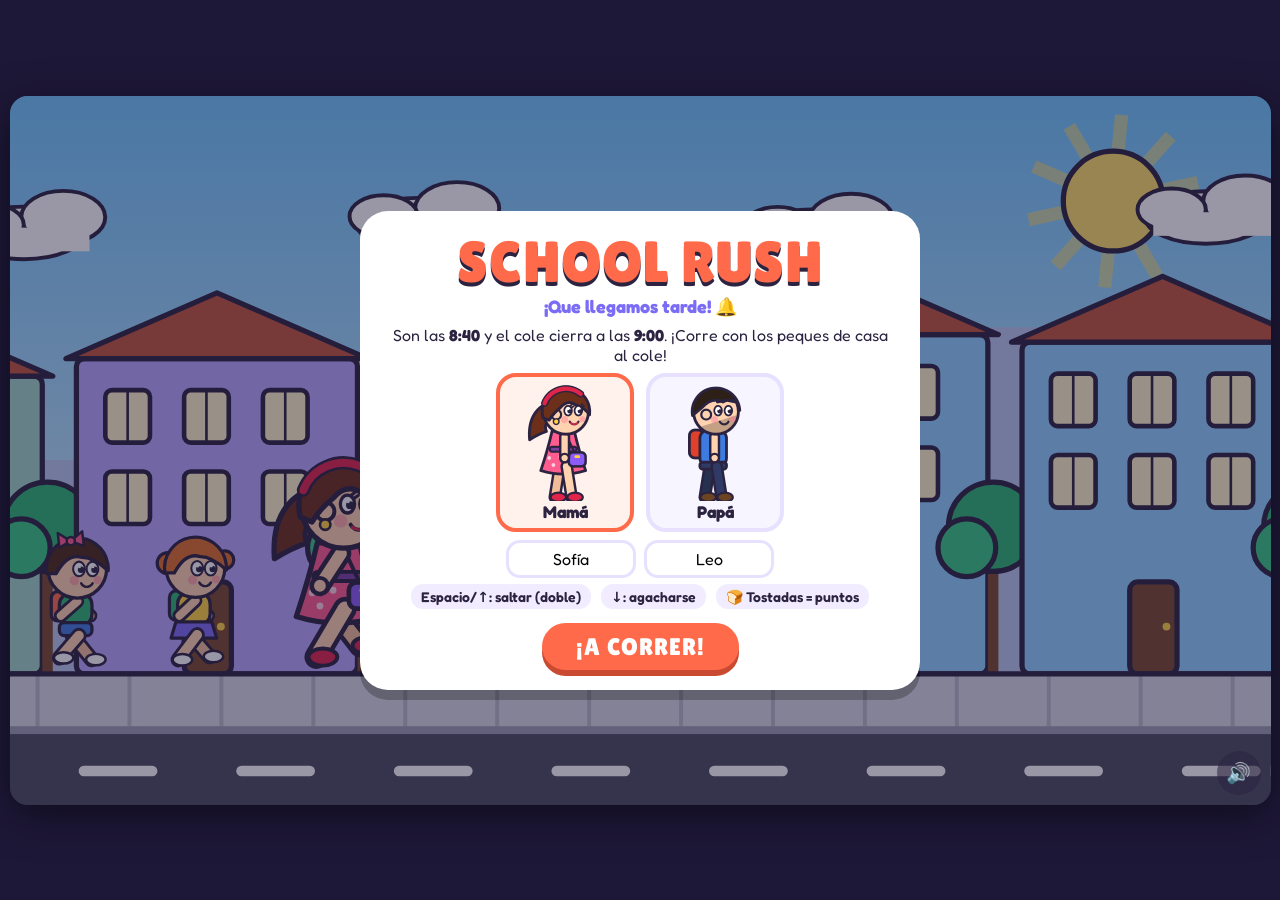
==== commit 983e6ded: "Rehacer el juego: carrera continua con gráficos de dibujos animados Personajes grandes con animacion" ====
--- a/index.html
+++ b/index.html
@@ -2,929 +2,776 @@
 <html lang="es">
 <head>
 <meta charset="utf-8">
-<meta name="viewport" content="width=device-width,initial-scale=1,maximum-scale=1,user-scalable=no">
-<title>¡Que llegamos tarde!</title>
+<meta name="viewport" content="width=device-width,initial-scale=1,maximum-scale=1,user-scalable=no,viewport-fit=cover">
+<meta name="theme-color" content="#1e1838">
+<title>School Rush · ¡Que llegamos tarde!</title>
 <link rel="preconnect" href="https://fonts.googleapis.com">
-<link href="https://fonts.googleapis.com/css2?family=Baloo+2:wght@500;800&family=Press+Start+2P&display=swap" rel="stylesheet">
+<link href="https://fonts.googleapis.com/css2?family=Fredoka:wght@400;600;700&family=Lilita+One&display=swap" rel="stylesheet">
 <style>
-:root{--bg:#fff6e5;--ink:#2b2340;--accent:#ff6b4a;--ok:#2bb673;--card:#fff}
+:root{--ink:#2b2340;--accent:#ff6b4a;--violet:#7b6cf6;--ok:#2bb673}
 *{box-sizing:border-box;-webkit-tap-highlight-color:transparent}
-html,body{margin:0;height:100%;background:var(--bg);color:var(--ink);font-family:'Baloo 2',system-ui,sans-serif;overflow:hidden;touch-action:manipulation;user-select:none;-webkit-user-select:none}
-#app{display:flex;flex-direction:column;height:100%;max-width:960px;margin:0 auto}
-#hud{display:flex;justify-content:space-between;align-items:center;gap:8px;padding:8px 12px;background:var(--ink);color:#fff;font-weight:800;border-radius:0 0 18px 18px}
-#hud.hidden{visibility:hidden}
-#clock{font-size:28px;font-variant-numeric:tabular-nums;background:#000;padding:0 12px;border-radius:10px;color:#7cff7c;min-width:92px;text-align:center}
-#clock.late{color:#ff5a5a;animation:blink .5s infinite alternate}
-#phaseName{flex:1;text-align:center;font-size:18px}
-#mute{background:none;border:0;font-size:22px;cursor:pointer}
-#stage{flex:1;position:relative;display:flex;align-items:center;justify-content:center;padding:12px;overflow:hidden;transition:background .4s}
-#stage.night{background:#1d1b4a}
-#stage.shake{animation:shake .3s}
-.card{background:var(--card);border-radius:26px;padding:22px;text-align:center;box-shadow:0 8px 0 rgba(0,0,0,.08);max-width:440px;width:100%}
-.card h1{margin:6px 0;font-size:34px;line-height:1.1;color:var(--accent)}
-.card h2{margin:6px 0;font-size:28px}
-.card p{font-size:18px;margin:8px 0}
-.big{font-size:64px;line-height:1.1}
-.ctrl{background:#f1ecff;border-radius:12px;padding:6px;font-weight:800}
-.btn{font:inherit;font-weight:800;font-size:22px;border:0;border-radius:999px;padding:10px 30px;background:var(--accent);color:#fff;box-shadow:0 6px 0 #c94a30;cursor:pointer;margin:8px 4px 0}
+html,body{margin:0;height:100%;background:#1e1838;overflow:hidden;font-family:'Fredoka',system-ui,sans-serif;color:var(--ink);touch-action:none;user-select:none;-webkit-user-select:none}
+#wrap{position:fixed;inset:0;display:flex;align-items:center;justify-content:center}
+#game{position:relative;border-radius:18px;overflow:hidden;box-shadow:0 10px 40px rgba(0,0,0,.5)}
+canvas{display:block;width:100%;height:100%}
+.overlay{position:absolute;inset:0;display:flex;align-items:center;justify-content:center;background:rgba(30,24,56,.45);padding:10px}
+.overlay.hidden{display:none}
+.card{background:#fff;border-radius:28px;padding:18px 24px;text-align:center;width:min(560px,94%);max-height:96%;overflow:auto;box-shadow:0 10px 0 rgba(0,0,0,.25)}
+h1{font-family:'Lilita One',system-ui,sans-serif;font-weight:400;font-size:clamp(34px,7vw,58px);line-height:1;color:var(--accent);margin:4px 0;letter-spacing:1px;text-shadow:0 4px 0 var(--ink)}
+.sub{font-weight:700;color:var(--violet);margin:2px 0 8px;font-size:18px}
+.card p{margin:6px 0;font-size:16px}
+.heroes{display:flex;gap:12px;justify-content:center;margin:8px 0}
+.hero{border:4px solid #e7e1ff;background:#f7f5ff;border-radius:20px;padding:4px 10px 6px;cursor:pointer;font:inherit;font-weight:700;font-size:17px;color:var(--ink);display:flex;flex-direction:column;align-items:center}
+.hero canvas{width:110px;height:120px}
+.hero.sel{border-color:var(--accent);background:#fff1ec}
+.names{display:flex;gap:8px;justify-content:center;flex-wrap:wrap;margin:6px 0}
+.names input{font:inherit;font-size:16px;width:130px;padding:6px 10px;border-radius:14px;border:3px solid #e7e1ff;text-align:center}
+.btn{font-family:'Lilita One',system-ui,sans-serif;font-size:24px;border:0;border-radius:999px;padding:10px 34px;background:var(--accent);color:#fff;box-shadow:0 6px 0 #c94a30;cursor:pointer;margin:8px 4px 2px;letter-spacing:1px}
 .btn:active{transform:translateY(4px);box-shadow:0 2px 0 #c94a30}
-.btn.alt{background:#7b6cf6;box-shadow:0 6px 0 #5446c4}
-.names{display:flex;gap:10px;justify-content:center;margin:10px 0}
-.names label{font-size:26px;display:flex;align-items:center;gap:4px}
-.names input{font:inherit;font-size:18px;width:120px;padding:4px 10px;border-radius:12px;border:3px solid #e2dbff}
-.best{color:#7b6cf6;font-weight:800}
-canvas.game{border-radius:22px;touch-action:none;box-shadow:0 8px 0 rgba(0,0,0,.12)}
-/* despertar */
-.room{display:flex;gap:14px;width:100%;justify-content:center}
-.bed{background:#3b357a;color:#fff;border-radius:24px;padding:14px 8px;flex:1;max-width:220px;text-align:center;position:relative;cursor:pointer;transition:background .3s}
-.bed.awake{background:#2bb673}
-.bed .kid{font-size:68px;transition:transform .1s;line-height:1}
-.bed .bedimg{font-size:58px;margin-top:-18px}
-.bed .name{font-weight:800;font-size:20px}
-.zzz{position:absolute;right:12px;top:6px;font-size:28px;animation:bob 1.4s infinite}
-.meter{height:16px;background:rgba(255,255,255,.25);border-radius:8px;overflow:hidden;margin-top:6px}
-.meter i{display:block;height:100%;width:0;background:linear-gradient(90deg,#ffd23f,#7cff7c)}
-.float{position:absolute;left:50%;top:30%;pointer-events:none;font-weight:800;font-size:18px;animation:up 1s forwards;white-space:nowrap;transform:translateX(-50%);color:#fff;text-shadow:0 2px 0 #000;z-index:5}
-/* vestir */
-.dress{width:100%;max-width:460px;text-align:center}
-.avatar{font-size:76px;line-height:1}
-.who{font-size:20px}
-.checklist{display:flex;justify-content:center;gap:6px;margin:10px 0}
-.checklist span{font-size:30px;padding:4px 6px;border-radius:12px;background:#eee;opacity:.35}
-.checklist span.done{opacity:1;background:#c6f6d5}
-.checklist span.now{opacity:1;background:#ffe08a;outline:3px solid var(--accent);animation:bob .8s infinite}
-.grid{display:grid;grid-template-columns:repeat(4,1fr);gap:8px}
-.grid button{font-size:38px;padding:8px 0;border:0;border-radius:16px;background:#fff;box-shadow:0 4px 0 rgba(0,0,0,.12);cursor:pointer}
-.grid button:active{transform:translateY(3px)}
-.grid button.wrong{background:#ffd6cc;animation:shake .3s}
-/* cole */
-.gate{width:100%;max-width:440px;text-align:center}
-.school{font-size:90px;line-height:1}
-.kids{display:flex;justify-content:center;gap:30px;margin:6px 0}
-.gk{position:relative;font-weight:800;transition:transform .8s,opacity .8s}
-.gk .e{font-size:54px}
-.gk.cur{animation:bob .8s infinite}
-.gk.gone,.gk.run{transform:translateY(-120px) scale(.4);opacity:0}
-.bar{position:relative;height:44px;background:#ffd6cc;border-radius:22px;overflow:hidden;margin:14px 0}
-.zone{position:absolute;top:0;bottom:0;background:var(--ok)}
-.needle{position:absolute;top:0;bottom:0;width:8px;background:var(--ink);border-radius:4px}
-/* varios */
-#toast{position:fixed;top:64px;left:50%;transform:translate(-50%,-20px);background:var(--ink);color:#fff;padding:8px 16px;border-radius:14px;font-weight:800;opacity:0;transition:.2s;z-index:20;max-width:90vw;text-align:center;pointer-events:none}
-#toast.show{opacity:1;transform:translate(-50%,0)}
-#toast.bad{background:#e0412a}#toast.good{background:var(--ok)}
-.conf{position:fixed;top:-40px;font-size:28px;animation:fall linear forwards;pointer-events:none;z-index:30}
-.stars{font-size:48px;letter-spacing:4px}
-.stats{display:flex;justify-content:center;gap:16px;font-weight:800}
-
-/* pixel */
-.card h1,.card h2,.btn,#clock,#phaseName{font-family:'Press Start 2P',monospace}
-.card h1{font-size:26px;line-height:1.3;color:var(--accent);text-shadow:3px 3px 0 var(--ink);margin:8px 0}
-.card h2{font-size:16px;line-height:1.4}
-.btn{font-size:14px;padding:14px 24px}
-#clock{font-size:16px;padding:6px 10px}
-#phaseName{font-size:11px}
-.sub{font-weight:800;color:#7b6cf6;margin-top:0}
-.lbl{font-weight:800;margin-bottom:0}
-canvas.pix{image-rendering:pixelated;image-rendering:crisp-edges;border-radius:6px;box-shadow:0 6px 0 rgba(0,0,0,.25);touch-action:none;background:#000}
-.plat{display:flex;flex-direction:column;align-items:center;gap:10px;width:100%;height:100%;justify-content:center}
-.pad{display:none;width:100%;max-width:640px;justify-content:space-between;align-items:center;padding:0 8px}
-.pad div{display:flex;gap:14px}
-.pad button{width:70px;height:70px;border-radius:50%;border:0;background:var(--ink);color:#fff;font-size:28px;touch-action:none;box-shadow:0 5px 0 #000;-webkit-user-select:none;user-select:none}
-.pad button:active{transform:translateY(3px);box-shadow:0 2px 0 #000}
-.pad button.jb{width:84px;height:84px;background:var(--accent);box-shadow:0 5px 0 #a8341c}
-.keys{font-size:14px;opacity:.7;margin:0}
-.rot{display:none;margin:0;font-weight:800;color:#7b6cf6}
-@media (pointer:coarse){.pad{display:flex}.keys{display:none}}
-@media (pointer:coarse) and (orientation:portrait){.rot{display:block}}
-.heroes{display:flex;gap:14px;justify-content:center;margin:8px 0}
-.hero{border:4px solid #e2dbff;background:#fff;border-radius:16px;padding:8px 16px;cursor:pointer;font:inherit;font-weight:800;font-size:18px;display:flex;flex-direction:column;align-items:center;gap:4px;color:var(--ink)}
-.hero canvas{width:64px;height:80px;image-rendering:pixelated}
-.hero.sel{border-color:var(--accent);background:#fff1ec}
-@keyframes blink{to{opacity:.4}}
-@keyframes bob{50%{transform:translateY(-6px)}}
-@keyframes up{to{transform:translate(-50%,-70px);opacity:0}}
-@keyframes shake{25%{transform:translateX(-8px)}75%{transform:translateX(8px)}}
-@keyframes fall{to{transform:translateY(110vh) rotate(540deg)}}
+.btn.alt{background:var(--violet);box-shadow:0 6px 0 #5446c4;font-size:18px}
+.how{display:flex;gap:10px;justify-content:center;flex-wrap:wrap;font-size:14px;font-weight:600;margin:6px 0}
+.how span{background:#f1ecff;border-radius:12px;padding:4px 10px}
+.stars{font-size:46px;letter-spacing:6px;margin:2px 0}
+.res{display:flex;justify-content:center;gap:14px;flex-wrap:wrap;font-weight:700;margin:6px 0}
+.res span{background:#f7f5ff;border-radius:12px;padding:6px 12px}
+.best{color:var(--violet);font-weight:700}
+#mute{position:absolute;bottom:10px;right:10px;width:44px;height:44px;border-radius:50%;border:0;background:rgba(43,35,64,.55);color:#fff;font-size:20px;cursor:pointer;z-index:5}
+#rot{position:fixed;top:8px;left:50%;transform:translateX(-50%);background:var(--violet);color:#fff;font-weight:700;padding:6px 14px;border-radius:999px;display:none;z-index:10;font-size:14px}
+@media (orientation:portrait) and (pointer:coarse){#rot{display:block}}
+@media (max-height:520px){
+  .card{padding:10px 16px;border-radius:22px}
+  h1{font-size:30px}.sub{font-size:15px;margin:0 0 4px}
+  #menu .card>p:not(.best){display:none}
+  .hero canvas{width:62px;height:68px}.hero{font-size:14px;padding:2px 8px 4px}
+  .heroes{margin:4px 0}.names input{font-size:14px;width:110px;padding:4px 8px}
+  .how{display:none}.btn{font-size:20px;padding:8px 28px;margin-top:4px}
+  .stars{font-size:32px}.res{font-size:14px;gap:8px;margin:4px 0}
+}
 </style>
 </head>
 <body>
-<div id="app">
-  <header id="hud" class="hidden">
-    <div id="clock">7:45</div>
-    <div id="phaseName"></div>
-    <div>🔔 9:00 <button id="mute" aria-label="Sonido">🔊</button></div>
-  </header>
-  <main id="stage"></main>
+<div id="rot">📱↻ Gira el móvil para jugar mejor</div>
+<div id="wrap">
+  <div id="game">
+    <canvas id="c"></canvas>
+    <button id="mute" aria-label="Sonido">🔊</button>
+    <div id="menu" class="overlay"></div>
+    <div id="end" class="overlay hidden"></div>
+  </div>
 </div>
-<div id="toast"></div>
 
 <script>
-// ===== utilidades =====
+// =====================================================================
+//  SCHOOL RUSH · ¡Que llegamos tarde!
+// =====================================================================
 const $=s=>document.querySelector(s);
 const rnd=(a,b)=>a+Math.random()*(b-a);
 const pick=a=>a[Math.floor(Math.random()*a.length)];
-const shuffle=a=>{a=a.slice();for(let i=a.length-1;i>0;i--){const j=Math.floor(Math.random()*(i+1));[a[i],a[j]]=[a[j],a[i]];}return a;};
+const clamp=(v,a,b)=>Math.max(a,Math.min(b,v));
 const esc=s=>String(s).replace(/[&<>"']/g,c=>({'&':'&amp;','<':'&lt;','>':'&gt;','"':'&quot;',"'":'&#39;'}[c]));
 const fmt=m=>{m=Math.floor(m);return Math.floor(m/60)+':'+String(m%60).padStart(2,'0');};
-
-const W=400,H=600;
-const START=7*60+45, BELL=9*60;   // empieza 7:45, campana 9:00
-const REAL_SEC_PER_MIN=1.2;        // 1 minuto de juego = 1,2 s reales
-const KID_EMO=['👧','🧒'];
-const stage=$('#stage');
-
-const G={clock:START,running:false,names:['Sofía','Leo'],penalty:0,bonus:0,tick:null,onKey:null,resize:null,muted:false,keys:{}};
-G.hero='mama';
-try{const n=JSON.parse(localStorage.getItem('cole-names'));if(Array.isArray(n)&&n.length===2)G.names=n;const h=localStorage.getItem('cole-hero');if(h==='mama'||h==='papa')G.hero=h;}catch(e){}
-
-// ===== sonido (sin archivos, con WebAudio) =====
-let AC;
-function sfx(type){
-  if(G.muted)return;
-  try{
-    AC=AC||new (window.AudioContext||window.webkitAudioContext)();
-    const map={good:[660,990,.1],bad:[220,90,.25],win:[523,1046,.45],tap:[420,560,.05],jump:[300,700,.12],bell:[880,880,.6]};
-    const [f1,f2,d]=map[type];const t=AC.currentTime;
-    const o=AC.createOscillator(),g=AC.createGain();
-    o.type=type==='bad'?'sawtooth':type==='jump'?'square':'triangle';
-    o.frequency.setValueAtTime(f1,t);o.frequency.exponentialRampToValueAtTime(f2,t+d);
-    g.gain.setValueAtTime(.15,t);g.gain.exponentialRampToValueAtTime(.001,t+d);
-    o.connect(g).connect(AC.destination);o.start(t);o.stop(t+d);
-  }catch(e){}
-}
-$('#mute').onclick=()=>{G.muted=!G.muted;$('#mute').textContent=G.muted?'🔇':'🔊';};
-
-// ===== feedback =====
-let toastT;
-function toast(msg,kind){const t=$('#toast');t.textContent=msg;t.className='show '+(kind||'');clearTimeout(toastT);toastT=setTimeout(()=>t.className='',1500);}
-function floatAt(el,txt,color){const f=document.createElement('div');f.className='float';f.textContent=txt;if(color)f.style.color=color;el.appendChild(f);setTimeout(()=>f.remove(),1000);}
-function shake(){stage.classList.remove('shake');void stage.offsetWidth;stage.classList.add('shake');}
-function confetti(){for(let i=0;i<26;i++){const d=document.createElement('div');d.className='conf';d.textContent=pick(['🎉','⭐','✨','🎈','🌟']);d.style.left=rnd(2,96)+'vw';d.style.animationDuration=rnd(.9,1.7)+'s';document.body.appendChild(d);setTimeout(()=>d.remove(),1800);}}
-function addMin(n,msg){G.clock+=n;G.penalty+=n;toast('⏱️ +'+n+' min · '+msg,'bad');sfx('bad');shake();updClock();}
-function bonusMin(n,msg){G.clock-=n;G.bonus+=n;toast('⏱️ −'+n+' min · '+msg,'good');sfx('good');updClock();}
-function updClock(){const c=$('#clock');c.textContent=fmt(G.clock);c.classList.toggle('late',G.clock>=BELL-10);}
-
-// ===== bucle principal =====
+const hash=i=>{const s=Math.sin(i*127.1+311.7)*43758.5453;return s-Math.floor(s);};
+
+const W=960,H=540,GY=440;
+const START=8*60+40,BELL=9*60,SEC_PER_MIN=5.5;
+const D=30000,B1=9000,B2=24000;           // longitud y fronteras casa|calle|cole
+const PX=250;                              // posición de la mamá en pantalla
+const OL='#2b2340';
+
+const cvs=$('#c');let ctx=cvs.getContext('2d');
+if(!CanvasRenderingContext2D.prototype.roundRect){CanvasRenderingContext2D.prototype.roundRect=function(x,y,w,h,r){r=Math.min(r,w/2,h/2);this.moveTo(x+r,y);this.arcTo(x+w,y,x+w,y+h,r);this.arcTo(x+w,y+h,x,y+h,r);this.arcTo(x,y+h,x,y,r);this.arcTo(x,y,x+w,y,r);this.closePath();};}
+
+const G={state:'menu',hero:'mama',names:['Sofía','Leo'],muted:false,t:0};
+try{const n=JSON.parse(localStorage.getItem('sr-names'));if(Array.isArray(n)&&n.length===2)G.names=n;const h=localStorage.getItem('sr-hero');if(h==='mama'||h==='papa')G.hero=h;G.muted=localStorage.getItem('sr-muted')==='1';}catch(e){}
+
+// ---------- tamaño ----------
+let SC=1,DPR=1;
+function fit(){
+  const vw=innerWidth,vh=innerHeight,s=Math.min(vw/W,vh/H)*.985;SC=s;DPR=Math.min(2,devicePixelRatio||1);
+  const g=$('#game');g.style.width=Math.round(W*s)+'px';g.style.height=Math.round(H*s)+'px';
+  cvs.width=Math.round(W*s*DPR);cvs.height=Math.round(H*s*DPR);
+}
+addEventListener('resize',fit);fit();
+
+// ---------- sonido ----------
+let AC,master,musicGain,musicTimer=null;
+function audio(){
+  if(!AC){try{AC=new (window.AudioContext||window.webkitAudioContext)();master=AC.createGain();master.gain.value=G.muted?0:1;master.connect(AC.destination);musicGain=AC.createGain();musicGain.gain.value=.05;musicGain.connect(master);}catch(e){}}
+  if(AC&&AC.state==='suspended')AC.resume();
+}
+function tone(f1,f2,d,type,vol,when){
+  if(!AC)return;const t=(when||AC.currentTime);
+  const o=AC.createOscillator(),g=AC.createGain();o.type=type||'triangle';
+  o.frequency.setValueAtTime(f1,t);if(f2)o.frequency.exponentialRampToValueAtTime(f2,t+d);
+  g.gain.setValueAtTime(vol||.14,t);g.gain.exponentialRampToValueAtTime(.001,t+d);
+  o.connect(g).connect(master);o.start(t);o.stop(t+d+.02);
+}
+const SFX={
+  jump:()=>tone(330,660,.14,'square',.08),
+  jump2:()=>tone(520,1040,.16,'square',.08),
+  coin:n=>tone(880*Math.pow(1.06,Math.min(n,12)),0,.09,'triangle',.12),
+  hit:()=>{tone(220,80,.3,'sawtooth',.13);tone(110,60,.3,'square',.06);},
+  power:()=>{tone(523,0,.1);setTimeout(()=>tone(659,0,.1),90);setTimeout(()=>tone(784,1046,.2),180);},
+  tap:()=>tone(600,700,.05,'square',.06),
+  land:()=>tone(140,90,.06,'triangle',.08),
+  win:()=>{[523,659,784,1046].forEach((f,i)=>setTimeout(()=>tone(f,0,.18),i*110));},
+  bell:()=>{tone(1320,1300,.8,'sine',.12);setTimeout(()=>tone(1320,1300,.8,'sine',.1),350);},
+  bad:()=>tone(200,120,.3,'sawtooth',.1),
+};
+const sfx=(k,a)=>{try{audio();SFX[k]&&SFX[k](a);}catch(e){}};
+// música: bucle alegre de 2 compases
+const NOTE=n=>440*Math.pow(2,(n-69)/12);
+const BASS=[48,48,55,55,53,53,55,55, 45,45,52,52,53,53,55,55];
+const MEL =[72,0,76,79,0,76,72,74, 76,0,74,72,69,0,72,0, 72,0,76,79,0,81,79,76, 74,0,76,74,72,0,0,0];
+let step=0;
+function startMusic(){
+  audio();if(!AC||musicTimer)return;
+  const spb=60/150/2;let next=AC.currentTime+.05;
+  musicTimer=setInterval(()=>{
+    while(next<AC.currentTime+.2){
+      const b=BASS[step%16],m=MEL[step%32];
+      const o=AC.createOscillator(),g=AC.createGain();o.type='square';o.frequency.value=NOTE(b-12);g.gain.setValueAtTime(.5,next);g.gain.exponentialRampToValueAtTime(.01,next+spb*.9);o.connect(g).connect(musicGain);o.start(next);o.stop(next+spb);
+      if(m){const o2=AC.createOscillator(),g2=AC.createGain();o2.type='triangle';o2.frequency.value=NOTE(m);g2.gain.setValueAtTime(.7,next);g2.gain.exponentialRampToValueAtTime(.01,next+spb*.95);o2.connect(g2).connect(musicGain);o2.start(next);o2.stop(next+spb);}
+      if(step%4===0){const o3=AC.createOscillator(),g3=AC.createGain();o3.type='sine';o3.frequency.setValueAtTime(150,next);o3.frequency.exponentialRampToValueAtTime(40,next+.1);g3.gain.setValueAtTime(.9,next);g3.gain.exponentialRampToValueAtTime(.01,next+.12);o3.connect(g3).connect(musicGain);o3.start(next);o3.stop(next+.13);}
+      next+=spb;step++;
+    }
+  },50);
+}
+function stopMusic(){clearInterval(musicTimer);musicTimer=null;}
+$('#mute').textContent=G.muted?'🔇':'🔊';
+$('#mute').onclick=e=>{e.stopPropagation();G.muted=!G.muted;$('#mute').textContent=G.muted?'🔇':'🔊';if(master)master.gain.value=G.muted?0:1;try{localStorage.setItem('sr-muted',G.muted?'1':'0');}catch(e){}};
+
+// =====================================================================
+//  DIBUJO: utilidades
+// =====================================================================
+function shape(fill,lw){if(fill){ctx.fillStyle=fill;ctx.fill();}if(lw!==0){ctx.lineWidth=lw||4;ctx.strokeStyle=OL;ctx.lineJoin='round';ctx.stroke();}}
+function circ(x,y,r,fill,lw){ctx.beginPath();ctx.arc(x,y,r,0,Math.PI*2);shape(fill,lw);}
+function ell(x,y,rx,ry,fill,lw,rot){ctx.beginPath();ctx.ellipse(x,y,rx,ry,rot||0,0,Math.PI*2);shape(fill,lw);}
+function rr(x,y,w,h,r,fill,lw){ctx.beginPath();ctx.roundRect(x,y,w,h,r);shape(fill,lw);}
+function seg(x1,y1,x2,y2,col,lw){ctx.beginPath();ctx.moveTo(x1,y1);ctx.lineTo(x2,y2);ctx.strokeStyle=col;ctx.lineWidth=lw;ctx.lineCap='round';ctx.stroke();}
+function limb(x1,y1,x2,y2,col,lw){seg(x1,y1,x2,y2,OL,lw+7);seg(x1,y1,x2,y2,col,lw);}
+function txt(s,x,y,size,fill,align,stroke){
+  ctx.font=`${size}px 'Lilita One',system-ui,sans-serif`;ctx.textAlign=align||'center';ctx.textBaseline='middle';
+  ctx.lineJoin='round';ctx.lineWidth=Math.max(4,size/5);ctx.strokeStyle=stroke||OL;ctx.strokeText(s,x,y);ctx.fillStyle=fill||'#fff';ctx.fillText(s,x,y);
+}
+
+// =====================================================================
+//  PERSONAJES
+// =====================================================================
+const SKIN='#ffd2b0';
+const HEROES={
+  mama:{name:'Mamá',hair:'#6b2f1a',top:'#ff5d8f',dots:'#ffd1e0',belt:'#7b3fa0',leg:SKIN,shoe:'#e0244a',mom:true,
+        lines:['¡Vamos, cariño!','¡Que llegamos tarde!','¿Y los zapatos?','¡Corre, corre!','¡La mochila!','¡Mis llaves!']},
+  papa:{name:'Papá',hair:'#2d2016',top:'#3d7be0',bottom:'#2f3b66',leg:'#2f3b66',shoe:'#6b4423',tie:'#e0412a',
+        lines:['¡Vamos, campeones!','¡Que llegamos tarde!','¿Quién tiene el almuerzo?','¡Corre, corre!','¡Ese abrigo!']}
+};
+const KIDS=[{hair:'#e0702a',top:'#ffd23f',bottom:'#7b6cf6',bag:'#2bb673',pig:true},{hair:'#4a2a14',top:'#2bb673',bottom:'#3d7be0',bag:'#ff6b4a',bow:true}];
+
+function legPose(state,ph,side){ // devuelve pie relativo a la cadera
+  if(state==='jump')return side>0?{x:16,y:30}:{x:-14,y:34};
+  if(state==='idle')return {x:side*7,y:44};
+  const a=Math.sin(ph+(side>0?0:Math.PI))*.85;
+  const lift=Math.max(0,Math.cos(ph+(side>0?0:Math.PI)))*12;
+  return {x:Math.sin(a)*40,y:Math.cos(a)*44-lift};
+}
+function face(x,y,r,o,mom,kid){
+  // ojos
+  const ex=[x+r*.28,x+r*.74],ey=y-r*.05,er=r*(kid?.2:.17);
+  if(o.blink){ex.forEach(e=>seg(e-er,ey,e+er,ey,OL,3));}
+  else ex.forEach(e=>{ell(e,ey,er,er*1.25,'#fff',2.5);circ(e+er*.35,ey+er*.15,er*.55,OL,0);circ(e+er*.1,ey-er*.35,er*.22,'#fff',0);});
+  if(mom&&!o.blink)ex.forEach(e=>{seg(e+er*.5,ey-er*1.2,e+er*1.1,ey-er*1.7,OL,2.5);seg(e+er*.9,ey-er*.8,e+er*1.5,ey-er*1.2,OL,2.5);});
+  // mofletes
+  ctx.globalAlpha=.45;circ(x+r*.12,y+r*.35,r*.16,'#ff7b9c',0);circ(x+r*.92,y+r*.33,r*.14,'#ff7b9c',0);ctx.globalAlpha=1;
+  // boca
+  const mx=x+r*.55,my=y+r*.42;
+  if(o.face==='ouch'){ctx.beginPath();ctx.ellipse(mx,my+2,r*.16,r*.2,0,0,Math.PI*2);shape('#7a1f2b',2.5);}
+  else if(o.face==='open'){ctx.beginPath();ctx.moveTo(mx-r*.22,my-2);ctx.quadraticCurveTo(mx,my+r*.42,mx+r*.24,my-2);ctx.closePath();shape('#7a1f2b',2.5);}
+  else{ctx.beginPath();ctx.arc(mx,my-r*.08,r*.22,.15*Math.PI,.85*Math.PI);ctx.lineWidth=3;ctx.strokeStyle=OL;ctx.lineCap='round';ctx.stroke();}
+  if(mom&&o.face!=='ouch'&&o.face!=='open'){ctx.beginPath();ctx.arc(mx,my-r*.08,r*.22,.25*Math.PI,.75*Math.PI);ctx.lineWidth=2;ctx.strokeStyle='#e0244a';ctx.stroke();}
+}
+function drawAdult(x,y,o){
+  const P=HEROES[o.hero],ph=o.ph||0,st=o.state||'run',t=o.t||0;
+  ctx.save();ctx.translate(x,y);ctx.scale(o.sx||1,o.sy||1);
+  if(st==='duck'){ctx.scale(1.16,.56);}
+  if(o.rot){ctx.translate(0,-60);ctx.rotate(o.rot);ctx.translate(0,60);}
+  const bob=st==='run'?-Math.abs(Math.cos(ph))*5:0;ctx.translate(0,bob);
+  const hip={x:0,y:-46};
+  const sway=Math.sin(t*9)*5+(st==='jump'?-10:0);
+  // pelo largo por detrás (mamá)
+  if(P.mom){ctx.beginPath();ctx.moveTo(-14,-140);ctx.quadraticCurveTo(-52,-128+sway,-48+sway*.6,-84);ctx.quadraticCurveTo(-36,-92,-24,-96);ctx.quadraticCurveTo(-30,-112,-10,-112);ctx.closePath();shape(P.hair,4);}
+  // mochila (papá)
+  if(!P.mom)rr(-34,-98,20,40,8,'#e0412a',4);
+  // pierna de atrás
+  const fb=legPose(st,ph,-1),ff=legPose(st,ph,1);
+  limb(hip.x-5,hip.y,hip.x-5+fb.x,hip.y+fb.y,P.mom?'#f0bd98':'#26304f',11);ell(hip.x-5+fb.x+5,hip.y+fb.y,11,6.5,P.shoe,3);
+  // brazo de atrás
+  const aa=st==='run'?Math.sin(ph)*.9:0;
+  const back=st==='jump'?{x:-26,y:-126}:{x:-2+Math.sin(aa)*-28,y:-88+Math.cos(aa)*30};
+  limb(-2,-88,back.x,back.y,'#f0bd98',9);
+  // cuerpo
+  if(P.mom){
+    ctx.beginPath();ctx.moveTo(-16,-96);ctx.lineTo(16,-96);ctx.quadraticCurveTo(22,-70,32,-40);ctx.quadraticCurveTo(0,-30,-32,-40);ctx.quadraticCurveTo(-22,-70,-16,-96);ctx.closePath();shape(P.top,4);
+    [[-14,-48],[8,-44],[18,-56],[-4,-60],[-20,-58]].forEach(d=>circ(d[0],d[1],2.6,P.dots,0));
+    rr(-19,-74,38,7,3,P.belt,3);
+  }else{
+    rr(-19,-98,38,52,12,P.top,4);
+    ctx.beginPath();ctx.moveTo(2,-96);ctx.lineTo(8,-80);ctx.lineTo(2,-62);ctx.lineTo(-4,-80);ctx.closePath();shape(P.tie,2.5);
+    rr(-19,-52,38,10,4,P.bottom,4);
+  }
+  // pierna de delante
+  limb(hip.x+5,hip.y,hip.x+5+ff.x,hip.y+ff.y,P.mom?SKIN:P.leg,11);ell(hip.x+5+ff.x+5,hip.y+ff.y,11,6.5,P.shoe,3);
+  // bolso (mamá)
+  if(P.mom){seg(4,-92,18,-62,OL,3);rr(8,-66,24,20,6,'#8b5cf6',3.5);rr(16,-62,8,4,2,'#ffd23f',0);}
+  // brazo de delante
+  const front=st==='jump'?{x:26,y:-128}:{x:2+Math.sin(aa)*28,y:-88+Math.cos(aa)*30};
+  limb(2,-88,front.x,front.y,SKIN,9);circ(front.x,front.y,6,SKIN,3);
+  // cabeza
+  const hx=4,hy=-124,r=32;
+  circ(hx,hy,r,SKIN,4);
+  circ(hx-14,hy+4,7,SKIN,3);
+  if(P.mom){
+    ctx.beginPath();ctx.arc(hx,hy,r+2,Math.PI*.92,Math.PI*2.04);ctx.quadraticCurveTo(hx+26,hy-6,hx+14,hy-10);ctx.quadraticCurveTo(hx+2,hy-18,hx-8,hy-6);ctx.quadraticCurveTo(hx-18,hy+2,hx-24,hy+12);ctx.closePath();shape(P.hair,4);
+    ctx.beginPath();ctx.arc(hx,hy,r+1,Math.PI*1.12,Math.PI*1.72);ctx.lineWidth=10;ctx.strokeStyle=OL;ctx.stroke();ctx.lineWidth=6;ctx.strokeStyle='#e0244a';ctx.stroke();
+    circ(hx-14,hy+14,4,'#ffd23f',2);
+  }else{
+    ctx.beginPath();ctx.arc(hx,hy,r+2,Math.PI*.95,Math.PI*1.98);ctx.lineTo(hx+30,hy-14);ctx.quadraticCurveTo(hx+20,hy-20,hx+10,hy-14);ctx.quadraticCurveTo(hx-6,hy-22,hx-20,hy-6);ctx.closePath();shape(P.hair,4);
+    ctx.globalAlpha=.28;ctx.beginPath();ctx.arc(hx,hy,r-2,.05*Math.PI,.75*Math.PI);ctx.closePath();shape(P.hair,0);ctx.globalAlpha=1;
+  }
+  face(hx-6,hy,r,o,P.mom,false);
+  if(!P.mom){seg(hx+2,hy-14,hx+12,hy-16,OL,4);seg(hx+18,hy-16,hx+28,hy-14,OL,4);}
+  ctx.restore();
+}
+function drawKid(x,y,o,K){
+  ctx.save();ctx.translate(x,y);ctx.scale(.62,.62);
+  if(o.rot){ctx.translate(0,-40);ctx.rotate(o.rot);ctx.translate(0,40);}
+  const ph=o.ph||0,st=o.state||'run';
+  const bob=st==='run'?-Math.abs(Math.cos(ph))*6:0;ctx.translate(0,bob);
+  const fb=legPose(st,ph,-1),ff=legPose(st,ph,1);
+  rr(-30,-100,24,36,8,K.bag,4);
+  limb(-4,-46,-4+fb.x*.8,-46+fb.y,'#f0bd98',12);ell(-4+fb.x*.8+5,-46+fb.y,12,7,'#fff',3);
+  const aa=st==='run'?Math.sin(ph)*.9:0;
+  limb(-2,-88,-2-Math.sin(aa)*26,-88+Math.cos(aa)*28,'#f0bd98',10);
+  rr(-20,-98,40,40,14,K.top,4);
+  if(K.pig){ctx.beginPath();ctx.moveTo(-22,-62);ctx.lineTo(22,-62);ctx.lineTo(28,-42);ctx.lineTo(-28,-42);ctx.closePath();shape(K.bottom,4);}
+  else rr(-20,-62,40,16,6,K.bottom,4);
+  limb(4,-46,4+ff.x*.8,-46+ff.y,SKIN,12);ell(4+ff.x*.8+5,-46+ff.y,12,7,'#fff',3);
+  limb(2,-88,2+Math.sin(aa)*26,-88+Math.cos(aa)*28,SKIN,10);
+  const hx=2,hy=-128,r=36;
+  if(K.pig){circ(hx-34,hy-6,13,K.hair,4);circ(hx+36,hy-10,11,K.hair,4);}
+  circ(hx,hy,r,SKIN,4);
+  ctx.beginPath();ctx.arc(hx,hy,r+2,Math.PI*.95,Math.PI*2.02);ctx.quadraticCurveTo(hx+20,hy-14,hx+6,hy-14);ctx.quadraticCurveTo(hx-12,hy-20,hx-26,hy+6);ctx.closePath();shape(K.hair,4);
+  if(K.bow){ctx.beginPath();ctx.moveTo(hx-8,hy-34);ctx.lineTo(hx-24,hy-44);ctx.lineTo(hx-22,hy-26);ctx.closePath();shape('#ff5d8f',3);ctx.beginPath();ctx.moveTo(hx-8,hy-34);ctx.lineTo(hx+6,hy-46);ctx.lineTo(hx+8,hy-28);ctx.closePath();shape('#ff5d8f',3);circ(hx-8,hy-34,5,'#ff5d8f',3);}
+  face(hx-8,hy+2,r,o,false,true);
+  ctx.restore();
+  if(o.stars){for(let i=0;i<3;i++){const a=G.t*6+i*2.1;txt('★',x+Math.cos(a)*24,y-70+Math.sin(a)*8,18,'#ffd23f');}}
+}
+
+// =====================================================================
+//  FONDOS
+// =====================================================================
+function bgCasa(cam){
+  const g=ctx.createLinearGradient(0,0,0,GY);g.addColorStop(0,'#ffe9c9');g.addColorStop(1,'#ffd6a8');ctx.fillStyle=g;ctx.fillRect(0,0,W,GY);
+  const f=.85,off=cam*f;
+  // papel pintado a rayas
+  for(let x=-((off)%60);x<W;x+=60){ctx.fillStyle='rgba(255,170,120,.22)';ctx.fillRect(x,0,26,GY);}
+  // elementos cada 520px
+  const S=520;for(let i=Math.floor(off/S)-1;i<=Math.floor((off+W)/S)+1;i++){
+    const x=i*S-off,k=hash(i);
+    if(k<.4){ // ventana
+      rr(x+40,80,170,150,10,'#fff',5);rr(x+52,92,146,126,6,'#9fe0ff',0);
+      circ(x+160,128,22,'#ffe066',0);ell(x+90,170,30,12,'#fff',0);ell(x+110,162,24,12,'#fff',0);
+      seg(x+125,92,x+125,218,'#fff',8);seg(x+52,155,x+198,155,'#fff',8);rr(x+40,80,170,150,10,null,5);
+      rr(x+28,228,194,14,6,'#e8d2b0',4);
+      ctx.beginPath();ctx.moveTo(x+30,74);ctx.quadraticCurveTo(x+60,190,x+40,240);ctx.lineTo(x+16,240);ctx.quadraticCurveTo(x+30,150,x+16,74);ctx.closePath();shape('#ff8fb0',4);
+      ctx.beginPath();ctx.moveTo(x+220,74);ctx.quadraticCurveTo(x+190,190,x+210,240);ctx.lineTo(x+234,240);ctx.quadraticCurveTo(x+220,150,x+234,74);ctx.closePath();shape('#ff8fb0',4);
+    }else if(k<.7){ // cuadros
+      rr(x+60,110,80,62,6,'#c98a52',5);rr(x+70,120,60,42,3,'#7bd389',0);circ(x+110,134,9,'#ffe066',0);ctx.beginPath();ctx.moveTo(x+70,162);ctx.lineTo(x+95,136);ctx.lineTo(x+118,162);ctx.closePath();shape('#3d9b5f',0);
+      rr(x+170,96,56,72,6,'#7b6cf6',5);rr(x+178,104,40,56,3,'#fff1ec',0);circ(x+198,124,10,SKIN,3);rr(x+186,136,24,20,8,'#ff5d8f',3);
+    }else{ // estantería con planta y reloj
+      rr(x+50,190,190,14,5,'#a46a3e',4);rr(x+70,150,30,40,6,'#c2553a',4);circ(x+85,140,22,'#2bb673',4);circ(x+72,128,14,'#38c983',4);
+      circ(x+180,150,30,'#fff',5);seg(x+180,150,x+180,130,OL,4);seg(x+180,150,x+196,156,'#e0412a',4);
+      seg(x+150,0,x+150,40,OL,3);ctx.beginPath();ctx.moveTo(x+124,70);ctx.lineTo(x+176,70);ctx.lineTo(x+164,40);ctx.lineTo(x+136,40);ctx.closePath();shape('#ffd23f',4);
+    }
+  }
+  // zócalo y suelo de madera
+  ctx.fillStyle='#b9784a';ctx.fillRect(0,GY-14,W,14);seg(0,GY-14,W,GY-14,OL,3);
+  ctx.fillStyle='#d89a62';ctx.fillRect(0,GY,W,H-GY);
+  for(let r=0;r<4;r++){const y=GY+r*25;seg(0,y,W,y,'#b9784a',3);const o2=(cam+r*70)%140;for(let x=-o2;x<W;x+=140)seg(x,y,x,y+25,'#b9784a',3);}
+  seg(0,GY,W,GY,OL,4);
+}
+function bgCalle(cam){
+  const g=ctx.createLinearGradient(0,0,0,GY);g.addColorStop(0,'#6fc7ff');g.addColorStop(1,'#d6f1ff');ctx.fillStyle=g;ctx.fillRect(0,0,W,GY);
+  // sol
+  ctx.save();ctx.translate(840,80);ctx.rotate(G.t*.3);for(let i=0;i<10;i++){ctx.rotate(Math.PI/5);ctx.fillStyle='rgba(255,224,102,.55)';ctx.fillRect(40,-5,26,10);}ctx.restore();circ(840,80,38,'#ffe066',4);
+  // nubes
+  const cf=cam*.12;for(let i=Math.floor(cf/300)-1;i<=Math.floor((cf+W)/300)+1;i++){const x=i*300-cf,y=40+hash(i+7)*70;ell(x+50,y,46,20,'#fff',3);ell(x+80,y-12,32,20,'#fff',3);ell(x+24,y-6,26,16,'#fff',3);ctx.fillStyle='#fff';ctx.fillRect(x+10,y-4,90,18);}
+  // ciudad lejana
+  const ff=cam*.3;for(let i=Math.floor(ff/90)-1;i<=Math.floor((ff+W)/90)+1;i++){const x=i*90-ff,h=90+hash(i)*120;rr(x,GY-60-h,80,h+60,8,'#b9c8f0',0);}
+  // casas cercanas
+  const mf=cam*.6,S=240;const cols=['#ffb38a','#ff8fb0','#ffd56b','#9fd8c8','#b9a7ff','#8fd0ff'];
+  for(let i=Math.floor(mf/S)-1;i<=Math.floor((mf+W)/S)+1;i++){
+    const x=i*S-mf,k=hash(i+3),h=170+k*90,col=cols[Math.floor(k*6)];
+    rr(x+8,GY-h,S-26,h,6,col,4);
+    ctx.beginPath();ctx.moveTo(x,GY-h);ctx.lineTo(x+(S-10)/2,GY-h-50);ctx.lineTo(x+S-10,GY-h);ctx.closePath();shape('#c2553a',4);
+    for(let r=0;r<Math.floor((h-80)/62);r++)for(let c=0;c<3;c++){rr(x+30+c*60,GY-h+24+r*62,34,40,5,'#fff6c7',3.5);seg(x+47+c*60,GY-h+24+r*62,x+47+c*60,GY-h+64+r*62,OL,2);}
+    rr(x+S/2-30,GY-70,36,70,6,'#7a4a2a',4);circ(x+S/2-2,GY-36,3,'#ffd23f',0);
+    if(k>.5){seg(x+S-14,GY,x+S-14,GY-90,'#7a4a2a',8);circ(x+S-14,GY-112,34,'#2bb673',4);circ(x+S-34,GY-96,22,'#38c983',4);}
+  }
+  // acera y carretera
+  ctx.fillStyle='#d7d9e4';ctx.fillRect(0,GY,W,40);
+  for(let x=-(cam%70);x<W;x+=70)seg(x,GY,x,GY+40,'#b6b9c8',3);
+  seg(0,GY,W,GY,OL,4);ctx.fillStyle='#9a9db0';ctx.fillRect(0,GY+40,W,6);
+  ctx.fillStyle='#4a4a5c';ctx.fillRect(0,GY+46,W,H-GY-46);
+  for(let x=-(cam*1.3%120);x<W;x+=120)rr(x,GY+70,60,8,4,'#fff',0);
+}
+function bgCole(cam){
+  const g=ctx.createLinearGradient(0,0,0,GY);g.addColorStop(0,'#7fd2ff');g.addColorStop(1,'#e0f6ff');ctx.fillStyle=g;ctx.fillRect(0,0,W,GY);
+  const cf=cam*.12;for(let i=Math.floor(cf/300)-1;i<=Math.floor((cf+W)/300)+1;i++){const x=i*300-cf,y=50+hash(i+7)*60;ell(x+50,y,46,20,'#fff',3);ell(x+80,y-12,32,20,'#fff',3);ctx.fillStyle='#fff';ctx.fillRect(x+10,y-4,90,18);}
+  // edificio del cole
+  const mf=cam*.5,S=600;
+  for(let i=Math.floor(mf/S)-1;i<=Math.floor((mf+W)/S)+1;i++){
+    const x=i*S-mf;
+    rr(x,GY-250,S-20,250,8,'#e86a4f',4);
+    for(let r=0;r<2;r++)for(let c=0;c<5;c++){rr(x+30+c*110,GY-220+r*90,70,56,6,'#bfe9ff',4);seg(x+65+c*110,GY-220+r*90,x+65+c*110,GY-164+r*90,OL,3);}
+    rr(x+S/2-90,GY-290,160,50,10,'#fff',4);txt('COLE',x+S/2-10,GY-265,34,'#e0412a');
+    circ(x+S/2-10,GY-320,26,'#fff',4);seg(x+S/2-10,GY-320,x+S/2-10,GY-336,OL,4);seg(x+S/2-10,GY-320,x+S/2+2,GY-314,'#e0412a',4);
+  }
+  // valla
+  const vf=cam*.8;for(let x=-(vf%40);x<W;x+=40){rr(x,GY-70,16,70,4,'#fff',3);}
+  seg(0,GY-56,W,GY-56,OL,4);seg(0,GY-56,W,GY-56,'#fff',2);seg(0,GY-24,W,GY-24,OL,4);seg(0,GY-24,W,GY-24,'#fff',2);
+  ctx.fillStyle='#ff9f6b';ctx.fillRect(0,GY,W,H-GY);seg(0,GY,W,GY,OL,4);
+  for(let x=-(cam%200);x<W;x+=200){ctx.beginPath();ctx.arc(x+100,GY+70,40,0,Math.PI*2);ctx.lineWidth=4;ctx.strokeStyle='#fff';ctx.stroke();}
+}
+const BG={casa:bgCasa,calle:bgCalle,cole:bgCole};
+const secAt=x=>x<B1?'casa':x<B2?'calle':'cole';
+
+// puerta de salida y entrada al cole (marcas entre tramos)
+function drawFrontDoor(sx){
+  rr(sx-10,GY-220,120,220,10,'#a46a3e',5);rr(sx+6,GY-204,88,204,6,'#7a4a2a',4);circ(sx+80,GY-100,6,'#ffd23f',3);
+  rr(sx+4,GY-260,100,34,8,'#2bb673',4);txt('SALIDA',sx+54,GY-243,22,'#fff');
+}
+function drawSchoolGate(sx,open){
+  rr(sx-20,GY-200,30,200,6,'#7b6cf6',4);rr(sx+170,GY-200,30,200,6,'#7b6cf6',4);
+  rr(sx-30,GY-240,240,46,12,'#ffd23f',5);txt('¡BIENVENIDOS!',sx+90,GY-217,24,'#e0412a');
+  const w=170*(1-open);for(let x=0;x<w;x+=20)seg(sx+10+x,GY-180,sx+10+x,GY,'#4a4a5c',6);
+  if(w>4){seg(sx+10,GY-180,sx+10+w,GY-180,'#4a4a5c',8);seg(sx+10,GY-90,sx+10+w,GY-90,'#4a4a5c',6);}
+}
+
+// =====================================================================
+//  OBSTÁCULOS
+// =====================================================================
+const OB={
+  lego:{w:76,h:40,kind:'low',init:o=>{o.y=GY-40;},draw(o,x){
+    rr(x,GY-22,44,22,4,'#e0412a',4);rr(x+30,GY-22,44,22,4,'#3d7be0',4);rr(x+14,GY-42,44,22,4,'#ffd23f',4);
+    [[x+8,GY-26],[x+26,GY-26],[x+48,GY-26],[x+64,GY-26],[x+22,GY-46],[x+42,GY-46]].forEach(p=>rr(p[0],p[1],10,6,2,'#fff8',2));}},
+  ball:{w:52,h:52,kind:'low',init:o=>{o.y=GY-52;o.ph=Math.random()*3;},update(o,dt){o.t+=dt;o.y=GY-52-Math.abs(Math.sin(o.t*3.4+o.ph))*120;},draw(o,x){
+    const cx=x+26,cy=o.y+26;circ(cx,cy,26,'#fff',4);ctx.save();ctx.beginPath();ctx.arc(cx,cy,24,0,Math.PI*2);ctx.clip();
+    const r=o.t*-6;for(let i=0;i<3;i++){ctx.beginPath();ctx.moveTo(cx,cy);ctx.arc(cx,cy,30,r+i*2.1,r+i*2.1+1);ctx.closePath();ctx.fillStyle=['#e0412a','#3d7be0','#ffd23f'][i];ctx.fill();}ctx.restore();circ(cx,cy,26,null,4);circ(cx-8,cy-10,5,'#fff',0);
+    ctx.globalAlpha=.2;ell(cx,GY-2,22-(GY-52-o.y)/12,5,'#000',0);ctx.globalAlpha=1;}},
+  cat:{w:78,h:50,kind:'low',init:o=>{o.y=GY-50;},draw(o,x){
+    const t=o.t,sw=Math.sin(t*6)*8;
+    ctx.beginPath();ctx.moveTo(x+70,GY-24);ctx.quadraticCurveTo(x+96,GY-50+sw,x+82,GY-74+sw);ctx.lineWidth=12;ctx.strokeStyle=OL;ctx.lineCap='round';ctx.stroke();ctx.lineWidth=7;ctx.strokeStyle='#ff9f43';ctx.stroke();
+    ell(x+44,GY-22,30,20,'#ff9f43',4);[x+24,x+60].forEach(lx=>rr(lx,GY-12,10,12,4,'#ff9f43',3));
+    circ(x+18,GY-42,20,'#ff9f43',4);
+    ctx.beginPath();ctx.moveTo(x+2,GY-52);ctx.lineTo(x+4,GY-74);ctx.lineTo(x+16,GY-60);ctx.closePath();shape('#ff9f43',3);
+    ctx.beginPath();ctx.moveTo(x+22,GY-62);ctx.lineTo(x+32,GY-76);ctx.lineTo(x+36,GY-56);ctx.closePath();shape('#ff9f43',3);
+    ell(x+10,GY-44,5,6,'#fff',2);ell(x+24,GY-44,5,6,'#fff',2);circ(x+9,GY-43,2.5,OL,0);circ(x+23,GY-43,2.5,OL,0);
+    seg(x+16,GY-34,x+8,GY-30,OL,2);seg(x+16,GY-34,x+24,GY-30,OL,2);
+    if(Math.sin(t*2)>.6)txt('¡FFF!',x+14,GY-94,20,'#fff');}},
+  clothes:{w:200,h:70,kind:'high',init:o=>{o.y=GY-160;},hb:o=>({x:o.x+24,y:GY-150,w:152,h:62}),draw(o,x){
+    rr(x,GY-200,10,200,4,'#a46a3e',3);rr(x+190,GY-200,10,200,4,'#a46a3e',3);
+    ctx.beginPath();ctx.moveTo(x+5,GY-186);ctx.quadraticCurveTo(x+100,GY-170,x+195,GY-186);ctx.lineWidth=3;ctx.strokeStyle=OL;ctx.stroke();
+    const sw=Math.sin(o.t*5)*.12;
+    const items=[[x+30,'shirt','#3d7be0'],[x+76,'sock','#ff5d8f'],[x+104,'pants','#ffd23f'],[x+144,'shirt','#2bb673']];
+    items.forEach(([ix,k,c],i)=>{ctx.save();ctx.translate(ix+14,GY-180);ctx.rotate(sw*(i%2?1:-1));
+      if(k==='shirt'){ctx.beginPath();ctx.moveTo(-18,0);ctx.lineTo(18,0);ctx.lineTo(28,14);ctx.lineTo(20,20);ctx.lineTo(16,14);ctx.lineTo(16,50);ctx.lineTo(-16,50);ctx.lineTo(-16,14);ctx.lineTo(-20,20);ctx.lineTo(-28,14);ctx.closePath();shape(c,3.5);}
+      else if(k==='sock'){ctx.beginPath();ctx.moveTo(-6,0);ctx.lineTo(6,0);ctx.lineTo(6,30);ctx.lineTo(16,38);ctx.lineTo(10,48);ctx.lineTo(-6,40);ctx.closePath();shape(c,3.5);}
+      else{ctx.beginPath();ctx.moveTo(-16,0);ctx.lineTo(16,0);ctx.lineTo(14,26);ctx.lineTo(2,20);ctx.lineTo(-2,20);ctx.lineTo(-14,26);ctx.closePath();shape(c,3.5);circ(-6,10,3,'#ff5d8f',0);circ(6,6,3,'#ff5d8f',0);}
+      rr(-4,-6,8,10,2,'#c98a52',2);ctx.restore();});}},
+  basket:{w:68,h:54,kind:'low',init:o=>{o.y=GY-54;},draw(o,x){
+    ctx.beginPath();ctx.moveTo(x,GY-50);ctx.lineTo(x+68,GY-50);ctx.lineTo(x+60,GY);ctx.lineTo(x+8,GY);ctx.closePath();shape('#e8c27a',4);
+    for(let i=1;i<4;i++)seg(x+4+i*2,GY-50+i*12,x+64-i*2,GY-50+i*12,'#b88a3e',3);
+    ctx.beginPath();ctx.moveTo(x+40,GY-50);ctx.lineTo(x+46,GY-78);ctx.lineTo(x+58,GY-74);ctx.lineTo(x+52,GY-50);ctx.closePath();shape('#ff5d8f',3);
+    ell(x+20,GY-54,14,8,'#7bd3ff',3);}},
+  puddle:{w:120,h:16,kind:'low',init:o=>{o.y=GY-12;},hb:o=>({x:o.x+20,y:GY-14,w:80,h:14}),draw(o,x){
+    ell(x+60,GY+4,62,12,'#4aa8e8',4);ell(x+50,GY+1,30,5,'#a8dcff',0);}},
+  dog:{w:86,h:62,kind:'low',vx:-130,init:o=>{o.y=GY-62;},draw(o,x){
+    const t=o.t*14,l=Math.sin(t)*10;
+    [x+16,x+60].forEach((lx,i)=>limb(lx,GY-22,lx+(i?l:-l),GY-2,'#c8864a',9));
+    ell(x+46,GY-30,34,18,'#c8864a',4);
+    ctx.beginPath();ctx.moveTo(x+78,GY-36);ctx.quadraticCurveTo(x+98,GY-58+l,x+92,GY-66);ctx.lineWidth=10;ctx.strokeStyle=OL;ctx.lineCap='round';ctx.stroke();ctx.lineWidth=5;ctx.strokeStyle='#c8864a';ctx.stroke();
+    circ(x+14,GY-50,20,'#c8864a',4);ell(x+28,GY-58,9,16,'#7a4f28',3,.5+Math.sin(t)*.2);
+    ell(x-4,GY-44,9,7,'#e8b07a',3);circ(x-10,GY-46,4,OL,0);circ(x+10,GY-56,3,OL,0);
+    ell(x-2,GY-34,4,7,'#ff7b9c',2);}},
+  trash:{w:56,h:78,kind:'low',init:o=>{o.y=GY-78;},draw(o,x){
+    rr(x+4,GY-66,48,66,6,'#2bb673',4);rr(x,GY-78,56,14,5,'#1f8a55',4);rr(x+20,GY-86,16,8,3,'#1f8a55',3);
+    [14,28,42].forEach(dx=>seg(x+dx,GY-56,x+dx,GY-10,'#1f8a55',3));
+    const f=o.t*7;circ(x+28+Math.cos(f)*22,GY-96+Math.sin(f*1.3)*10,3,OL,0);}},
+  pigeon:{w:58,h:36,kind:'high',vx:-90,init:o=>{o.y=GY-128;o.base=o.y;},update(o,dt){o.t+=dt;o.y=o.base+Math.sin(o.t*4)*8;},draw(o,x){
+    const fl=Math.sin(o.t*18);
+    ell(x+32,o.y+20,24,14,'#9aa0b5',4);circ(x+10,o.y+12,11,'#9aa0b5',4);ctx.beginPath();ctx.moveTo(x,o.y+12);ctx.lineTo(x-10,o.y+15);ctx.lineTo(x,o.y+17);ctx.closePath();shape('#ffb020',2);
+    circ(x+7,o.y+9,3,OL,0);ell(x+14,o.y+24,6,4,'#7bd3a0',0);
+    ctx.beginPath();ctx.moveTo(x+28,o.y+14);ctx.lineTo(x+46,o.y+14-fl*22);ctx.lineTo(x+56,o.y+16-fl*10);ctx.closePath();shape('#7f859c',3.5);}},
+  plank:{w:220,h:60,kind:'high',init:o=>{o.y=GY-160;},hb:o=>({x:o.x+10,y:GY-150,w:200,h:56}),draw(o,x){
+    rr(x,GY-230,12,230,3,'#9aa0b5',3);rr(x+208,GY-230,12,230,3,'#9aa0b5',3);
+    rr(x-6,GY-156,232,22,4,'#c98a52',4);
+    for(let i=0;i<10;i++){ctx.beginPath();ctx.moveTo(x+i*22,GY-134);ctx.lineTo(x+i*22+11,GY-134);ctx.lineTo(x+i*22+5,GY-112);ctx.lineTo(x+i*22-6,GY-112);ctx.closePath();shape(i%2?'#ffd23f':OL,0);}
+    rr(x+86,GY-136,48,24,4,'#ffd23f',3);txt('OBRAS',x+110,GY-124,13,OL,'center','#ffd23f');
+    rr(x+150,GY-182,30,26,5,'#3d7be0',3);}},
+  stroller:{w:84,h:84,kind:'low',vx:-45,init:o=>{o.y=GY-84;},draw(o,x){
+    const r=o.t*-8;
+    [x+18,x+66].forEach(wx=>{circ(wx,GY-12,12,'#4a4a5c',4);seg(wx,GY-12,wx+Math.cos(r)*9,GY-12+Math.sin(r)*9,'#fff',3);});
+    rr(x+4,GY-56,76,36,14,'#7b6cf6',4);
+    ctx.beginPath();ctx.moveTo(x+10,GY-54);ctx.quadraticCurveTo(x+10,GY-92,x+50,GY-90);ctx.lineTo(x+50,GY-54);ctx.closePath();shape('#5b4bd6',4);
+    circ(x+62,GY-62,13,SKIN,3);circ(x+58,GY-64,2,OL,0);circ(x+66,GY-58,4,'#ff9ec0',0);
+    seg(x+80,GY-50,x+100,GY-84,OL,5);}},
+  schoolball:{w:46,h:46,kind:'low',vx:-210,init:o=>{o.y=GY-46;},draw(o,x){
+    const cx=x+23,cy=GY-23;circ(cx,cy,23,'#fff',4);ctx.save();ctx.translate(cx,cy);ctx.rotate(-o.t*10);
+    ctx.beginPath();for(let i=0;i<5;i++){const a=i*Math.PI*2/5;ctx.lineTo(Math.cos(a)*8,Math.sin(a)*8);}ctx.closePath();shape(OL,0);
+    for(let i=0;i<5;i++){const a=i*Math.PI*2/5;seg(Math.cos(a)*8,Math.sin(a)*8,Math.cos(a)*20,Math.sin(a)*20,OL,3);}ctx.restore();}},
+};
+const POOL={casa:['lego','ball','cat','clothes','basket','lego'],calle:['puddle','dog','trash','pigeon','plank','stroller'],cole:['schoolball','puddle','pigeon','stroller','schoolball']};
+
+// ---------- objetos ----------
+function drawToast(x,y,t){
+  const s=Math.cos(t*3+x*.01);ctx.save();ctx.translate(x,y);ctx.scale(.75+.25*Math.abs(s),1);
+  rr(-17,-16,34,32,10,'#a85d23',4);rr(-12,-10,24,22,6,'#f6c77a',0);rr(-6,-4,12,8,3,'#fff3a0',2.5);ctx.restore();
+}
+function drawPower(type,x,y,t){
+  const b=Math.sin(t*4)*5;y+=b;
+  ctx.globalAlpha=.35;circ(x,y,32,'#fff',0);ctx.globalAlpha=1;circ(x,y,28,null,3);
+  if(type==='scooter'){rr(x-20,y+6,40,7,3,'#ff5d8f',3);seg(x+14,y+6,x+12,y-20,OL,5);seg(x+6,y-20,x+20,y-20,OL,5);circ(x-14,y+16,6,'#4a4a5c',3);circ(x+16,y+16,6,'#4a4a5c',3);}
+  else if(type==='umbrella'){ctx.beginPath();ctx.arc(x,y-2,22,Math.PI,0);ctx.closePath();shape('#7b6cf6',3);ctx.beginPath();ctx.arc(x,y-2,22,Math.PI,Math.PI*1.33);ctx.lineTo(x,y-2);ctx.closePath();shape('#ffd23f',0);seg(x,y-2,x,y+18,OL,4);ctx.beginPath();ctx.arc(x+5,y+18,5,Math.PI,0,true);ctx.lineWidth=4;ctx.stroke();}
+  else{rr(x-14,y-10,24,26,6,'#fff',3.5);ctx.beginPath();ctx.arc(x+12,y+3,7,-Math.PI/2,Math.PI/2);ctx.lineWidth=4;ctx.strokeStyle=OL;ctx.stroke();rr(x-12,y-8,20,6,3,'#7a3b1a',0);
+    for(let i=0;i<2;i++){ctx.beginPath();ctx.moveTo(x-6+i*8,y-14);ctx.quadraticCurveTo(x-10+i*8,y-22-Math.sin(t*6+i)*3,x-4+i*8,y-30);ctx.lineWidth=3;ctx.strokeStyle='#fff';ctx.stroke();}}
+}
+const POWERS={scooter:{name:'¡PATINETE!',dur:5,col:'#ff5d8f'},umbrella:{name:'¡PARAGUAS!',dur:8,col:'#7b6cf6'},coffee:{name:'¡CAFÉ TURBO!',dur:6,col:'#a85d23'}};
+
+// =====================================================================
+//  PARTIDA
+// =====================================================================
+let R=null;
+const inp={jumpBuf:0,duckHeld:false};
+function newRun(){
+  R={dist:0,speed:330,clock:START,score:0,streak:0,mult:1,hits:0,toasts:0,t:0,shake:0,
+     p:{y:GY,vy:0,onG:true,jumps:0,sx:1,sy:1,ph:0,inv:0,face:'happy',faceT:0,rot:0,spin:0,blinkT:2},
+     kids:[{dx:-110,trip:0},{dx:-200,trip:0}],hist:[],
+     obs:[],items:[],parts:[],texts:[],power:null,moment:null,gen:900,nextPow:3500,lineT:3,
+     moments:[{at:6200,type:'teeth',done:false},{at:16500,type:'light',done:false},{at:D,type:'gate',done:false}],
+     banner:{txt:'¡CASA!',t:1.6},sec:'casa',end:false};
+}
+const speedAt=x=>330+Math.min(170,x/140);
+function spawn(){
+  while(R.gen<R.dist+W+700){
+    const x=R.gen;
+    const blocked=R.moments.some(m=>x>m.at-1100&&x<m.at+250)||[B1,B2].some(b=>x>b-450&&x<b+350)||x>D-1200;
+    if(blocked){R.gen+=120;continue;}
+    const sec=secAt(x);
+    if(x>R.nextPow){R.items.push({kind:'power',type:pick(Object.keys(POWERS)),x:x,y:GY-170});R.nextPow=x+rnd(3800,5200);R.gen+=420;continue;}
+    if(Math.random()<.16){for(let i=0;i<6;i++)R.items.push({kind:'toast',x:x+i*52,y:GY-60});R.gen+=420;continue;}
+    const type=pick(POOL[sec]),def=OB[type];
+    const o={type,x,w:def.w,h:def.h,t:0,vx:def.vx||0,y:GY-def.h};def.init&&def.init(o);R.obs.push(o);
+    if(def.kind==='low'&&Math.random()<.65){const cx=x+def.w/2;for(let i=-2;i<=2;i++)R.items.push({kind:'toast',x:cx+i*46+(def.vx||0)*-.5,y:GY-80-(1-(i/2.4)**2)*95});}
+    if(def.kind==='high'&&Math.random()<.6){for(let i=0;i<4;i++)R.items.push({kind:'toast',x:x+20+i*50,y:GY-36});}
+    const gapS=Math.max(.8,1.25-x/50000);
+    R.gen=x+def.w+speedAt(x)*gapS*rnd(1,1.7)+(def.vx?-def.vx*1.2:0);
+  }
+}
+function say(s,x,y,col,size){R.texts.push({s,x,y,col:col||'#fff',t:1.1,size:size||26});}
+function puff(x,y,col,n,sp){for(let i=0;i<(n||10);i++)R.parts.push({x,y,vx:rnd(-1,1)*(sp||160),vy:rnd(-1,.2)*(sp||160),t:rnd(.3,.7),r:rnd(3,7),col:col||'#fff'});}
+function hit(o){
+  const p=R.p;
+  if(p.inv>0)return;
+  if(R.power&&R.power.type==='scooter'){o.smash=1;o.vy=-500;sfx('tap');puff(PX,GY-60,'#ffd23f',14);R.score+=20;say('¡CRASH!',PX+40,GY-170,'#ffd23f');return;}
+  R.clock+=1;R.hits++;R.streak=0;R.mult=1;p.inv=1.4;p.face='ouch';p.faceT=.9;R.shake=.35;
+  sfx('hit');puff(PX+10,p.y-60,'#fff',14,220);
+  say('+1 MIN',PX,p.y-190,'#ff6b6b',32);
+  const k=[...R.kids].reverse().find(k=>k.trip<=0);if(k){k.trip=1.3;k.dx-=10;}
+  const MSG={lego:'¡AY! ¡Un Lego!',ball:'¡Pelotazo!',cat:'¡Fsss! ¡El gato!',clothes:'¡Calzoncillo en la cara!',basket:'¡Cesto de ropa!',puddle:'¡Plaf! ¡Charco!',dog:'¡El perro quiere jugar!',trash:'¡Contra el cubo!',pigeon:'¡Palomas!',plank:'¡Coscorrón!',stroller:'¡Perdón, perdón!',schoolball:'¡Balonazo!'};
+  say(MSG[o.type]||'¡Ay!',PX+60,p.y-230,'#fff',24);
+}
+function startMoment(m){
+  m.done=true;
+  const base={type:m.type,t:0,count:0,res:null,resT:0};
+  if(m.type==='teeth')Object.assign(base,{need:12,dur:4.2});
+  if(m.type==='light')Object.assign(base,{phase:'red',redT:rnd(1.2,2.6),greenT:0});
+  if(m.type==='gate')Object.assign(base,{need:16,dur:4,open:.6});
+  R.moment=base;R.p.vy=0;R.p.y=GY;R.p.onG=true;R.p.inv=0;R.p.spin=0;R.banner=null;R.kids.forEach(k=>{k.trip=0;});
+}
+function momentPress(){
+  const m=R.moment;if(!m||m.res)return;
+  if(m.type==='teeth'){m.count++;sfx('coin',m.count);puff(W/2+rnd(-60,60),250+rnd(-20,20),'#fff',4,90);if(m.count>=m.need){m.res='ok';R.score+=150;say('¡SONRISA BRILLANTE! +150',W/2,170,'#7cff7c',30);sfx('win');}}
+  else if(m.type==='light'){
+    if(m.phase==='red'){if(m.t<(m.lock||0))return;m.lock=m.t+1;m.fouls=(m.fouls||0)+1;if(m.fouls<=2){R.clock+=1;R.hits++;say('¡EN ROJO NO SE CRUZA! +1 MIN',W/2,150,'#ff6b6b',28);}else say('¡ESPERA AL VERDE!',W/2,150,'#ffd23f',28);sfx('bad');R.shake=.25;m.redT=Math.max(m.redT,m.t+rnd(.8,1.5));}
+    else{const rt=m.t-m.greenT,b=Math.max(0,Math.round(200-rt*250));m.res='ok';R.score+=b;say((rt<.35?'¡REFLEJOS DE GATO! ':'¡VAMOS! ')+rt.toFixed(2)+'s  +'+b,W/2,150,'#7cff7c',28);sfx('power');}
+  }
+  else if(m.type==='gate'){m.count++;m.open=Math.min(1,m.open+.07);sfx('tap');if(m.count>=m.need){m.res='ok';R.score+=200;say('¡DENTRO! +200',W/2,150,'#7cff7c',34);sfx('bell');}}
+}
+function updateMoment(dt){
+  const m=R.moment;m.t+=dt;
+  if(m.res){m.resT+=dt;if(m.resT>1.1){const typ=m.type;R.moment=null;if(typ==='gate')finish();}return;}
+  if(m.type==='teeth'&&m.t>m.dur){m.res='fail';R.clock+=1;say('Dientes a medias… +1 MIN',W/2,170,'#ff6b6b',28);sfx('bad');}
+  if(m.type==='light'){if(m.phase==='red'&&m.t>m.redT){m.phase='green';m.greenT=m.t;sfx('tap');}if(m.phase==='green'&&m.t-m.greenT>2.5){m.res='ok';}}
+  if(m.type==='gate'){m.open=Math.max(0,m.open-dt*.32);if(m.t>m.dur||m.open<=0){m.res='fail';R.clock+=2;say('Te toca firmar en conserjería ✍️ +2 MIN',W/2,150,'#ff6b6b',26);sfx('bad');}}
+}
+function update(dt){
+  G.t+=dt;
+  if(G.state!=='play')return;
+  R.t+=dt;R.clock+=dt/SEC_PER_MIN;
+  R.shake=Math.max(0,R.shake-dt);
+  R.texts.forEach(s=>{s.t-=dt;s.y-=40*dt;});R.texts=R.texts.filter(s=>s.t>0);
+  R.parts.forEach(q=>{q.t-=dt;q.x+=q.vx*dt;q.y+=q.vy*dt;q.vy+=500*dt;});R.parts=R.parts.filter(q=>q.t>0);
+  if(R.banner){R.banner.t-=dt;if(R.banner.t<=0)R.banner=null;}
+  const p=R.p;
+  p.blinkT-=dt;if(p.blinkT<-.12)p.blinkT=rnd(2,4);
+  if(R.moment){updateMoment(dt);p.ph+=dt*2;return;}
+  // velocidad
+  let target=speedAt(R.dist);if(R.power){if(R.power.type==='scooter')target*=1.4;if(R.power.type==='coffee')target*=1.28;}
+  R.speed+=(target-R.speed)*Math.min(1,dt*3);
+  const dd=R.speed*dt;R.dist+=dd;
+  // tramo
+  const sec=secAt(R.dist+PX);if(sec!==R.sec){R.sec=sec;R.banner={txt:sec==='calle'?'¡A LA CALLE!':'¡EL COLE!',t:1.6};sfx('power');}
+  // momentos
+  const m=R.moments.find(m=>!m.done&&R.dist>=m.at);if(m){startMoment(m);return;}
+  // power-up
+  if(R.power){R.power.t-=dt;if(R.power.t<=0)R.power=null;}
+  // salto y gravedad
+  inp.jumpBuf-=dt;
+  if(inp.jumpBuf>0){
+    if(p.onG){p.vy=-930;p.onG=false;p.jumps=1;p.sx=.78;p.sy=1.25;inp.jumpBuf=0;sfx('jump');puff(PX,GY,'#c9a27a',6,90);}
+    else if(p.jumps<2){p.vy=-820;p.jumps=2;p.spin=1;inp.jumpBuf=0;sfx('jump2');puff(PX,p.y-40,'#fff',8,120);}
+  }
+  const ducking=inp.duckHeld&&p.onG;p.ducking=ducking;
+  if(inp.duckHeld&&!p.onG&&p.vy<700)p.vy=Math.max(p.vy,700);
+  let g=2600;if(R.power&&R.power.type==='umbrella'&&p.vy>0)g=600;
+  p.vy+=g*dt;if(R.power&&R.power.type==='umbrella')p.vy=Math.min(p.vy,170);
+  p.y+=p.vy*dt;
+  if(p.y>=GY){if(!p.onG){p.sx=1.28;p.sy=.76;sfx('land');puff(PX,GY,'#c9a27a',6,80);}p.y=GY;p.vy=0;p.onG=true;p.jumps=0;}
+  p.sx+=(1-p.sx)*Math.min(1,dt*12);p.sy+=(1-p.sy)*Math.min(1,dt*12);
+  if(p.spin>0){p.spin=Math.max(0,p.spin-dt*2.8);}
+  p.ph+=dd*.03;p.inv=Math.max(0,p.inv-dt);
+  if(p.faceT>0){p.faceT-=dt;if(p.faceT<=0)p.face='happy';}
+  if(!p.onG&&p.face!=='ouch')p.face='open';else if(p.onG&&p.face==='open')p.face='happy';
+  // historia para los niños
+  R.hist.push(p.y);if(R.hist.length>40)R.hist.shift();
+  R.kids.forEach((k,i)=>{const slot=-110*(i+1);if(k.trip>0){k.trip-=dt;k.dx-=dd*.85;}else k.dx+=(slot-k.dx)*Math.min(1,dt*2.2);k.dx=Math.max(-PX-60,k.dx);});
+  // frases
+  R.lineT-=dt;if(R.lineT<=0){R.lineT=rnd(6,9);say(pick(HEROES[G.hero].lines),PX+20,p.y-200,'#ffd23f',22);}
+  // generar y mover
+  spawn();
+  const top=p.y-(ducking?64:124),me={x:R.dist+PX-22,y:top,w:44,h:(ducking?64:124)-6};
+  R.obs.forEach(o=>{
+    o.t+=dt;const def=OB[o.type];
+    if(o.smash){o.x+=200*dt;o.y+=o.vy*dt;o.vy+=1600*dt;o.rot=(o.rot||0)+dt*8;return;}
+    if(o.vx)o.x+=o.vx*dt;if(def.update)def.update(o,dt);
+    const hb=def.hb?def.hb(o):{x:o.x+8,y:o.y+8,w:o.w-16,h:o.h-8};
+    if(!o.hitDone&&me.x<hb.x+hb.w&&me.x+me.w>hb.x&&me.y<hb.y+hb.h&&me.y+me.h>hb.y){o.hitDone=true;hit(o);}
+    if(!o.passed&&o.x+o.w<R.dist+PX-30){o.passed=true;if(!o.hitDone&&!o.smash){R.score+=5*R.mult;}}
+  });
+  R.obs=R.obs.filter(o=>o.x+o.w>R.dist-150&&o.y<H+200);
+  R.items.forEach(it=>{
+    if(it.taken)return;
+    const dx=(it.x)-(R.dist+PX),dy=it.y-(top+ (ducking?32:62));
+    const rad=it.kind==='power'?54:44;
+    if(Math.abs(dx)<rad&&Math.abs(dy)<(ducking?44:80)){
+      it.taken=true;
+      if(it.kind==='toast'){R.toasts++;R.streak++;R.mult=Math.min(5,1+Math.floor(R.streak/8));R.score+=10*R.mult;sfx('coin',R.streak%12);puff(PX+dx,it.y,'#ffd23f',5,100);
+        if(R.streak%8===0&&R.mult>1)say('¡RACHA x'+R.mult+'!',PX+40,it.y-50,'#ffd23f',32);}
+      else{R.power={type:it.type,t:POWERS[it.type].dur};sfx('power');say(POWERS[it.type].name,PX+40,GY-250,'#fff',36);puff(PX,p.y-60,POWERS[it.type].col,20,240);}
+    }
+  });
+  R.items=R.items.filter(it=>!it.taken&&it.x>R.dist-100);
+}
+function finish(){
+  G.state='end';stopMusic();
+  const arr=Math.floor(R.clock),diff=BELL-arr;
+  let stars,title,msg;
+  if(diff>=2){stars=3;title='¡FAMILIA PUNTUAL!';msg=`Llegáis a las <b>${fmt(arr)}</b>. Hasta el conserje aplaude 👏`;}
+  else if(diff>=0){stars=2;title='¡POR LOS PELOS!';msg=`Entráis a las <b>${fmt(arr)}</b>, con la campana sonando 🔔`;}
+  else{stars=1;title='¡LLEGAMOS TARDE!';msg=`Son las <b>${fmt(arr)}</b>… ${-diff} min tarde. ¡Mañana lo bordáis!`;}
+  let best=0,rec=false;try{best=parseInt(localStorage.getItem('sr-best'))||0;if(R.score>best){localStorage.setItem('sr-best',R.score);rec=best>0;best=R.score;}}catch(e){}
+  const e=$('#end');
+  e.innerHTML=`<div class="card"><h1>${title}</h1><div class="stars">${'⭐'.repeat(stars)}${'☆'.repeat(3-stars)}</div><p>${msg}</p>
+    <div class="res"><span>🏆 ${R.score} puntos</span><span>🍞 ${R.toasts} tostadas</span><span>💥 ${R.hits} golpes</span></div>
+    ${rec?'<p class="best">¡NUEVO RÉCORD!</p>':`<p class="best">Récord: ${best}</p>`}
+    <button class="btn" id="again">OTRA MAÑANA</button><button class="btn alt" id="tomenu">CAMBIAR</button></div>`;
+  e.classList.remove('hidden');
+  $('#again').onclick=play;$('#tomenu').onclick=menu;
+  if(stars>=2)sfx('win');else sfx('bad');
+}
+
+// =====================================================================
+//  RENDER
+// =====================================================================
+function drawScene(){
+  const cam=R?R.dist:G.t*200;
+  // fondos por tramos con recorte en las fronteras
+  const ranges=[['casa',-1e9,B1],['calle',B1,B2],['cole',B2,1e12]];
+  ranges.forEach(([k,a,b])=>{const sa=a-cam,sb=b-cam;if(sb<0||sa>W)return;ctx.save();ctx.beginPath();ctx.rect(Math.max(0,sa),0,Math.min(W,sb)-Math.max(0,sa),H);ctx.clip();BG[k](cam);ctx.restore();});
+  const d1=B1-cam;if(d1>-200&&d1<W+50)drawFrontDoor(d1-60);
+}
+function render(){
+  ctx.setTransform(SC*DPR,0,0,SC*DPR,0,0);
+  if(G.state==='menu'||!R){ // fondo animado del menú
+    const cam=G.t*240;bgCalle(cam);
+    const ph=G.t*12;
+    drawKid(PX-200,GY,{ph:ph+1},KIDS[1]);drawKid(PX-110,GY,{ph:ph+.5},KIDS[0]);
+    drawAdult(PX,GY,{hero:G.hero,ph,t:G.t,blink:(G.t%3)<.12});
+    return;
+  }
+  const p=R.p;
+  ctx.save();
+  if(R.shake>0)ctx.translate(rnd(-8,8)*R.shake*3,rnd(-6,6)*R.shake*3);
+  drawScene();
+  const cam=R.dist;
+  // puerta del cole al final
+  const gx=D+PX+60-cam;if(gx<W+300)drawSchoolGate(gx,R.moment&&R.moment.type==='gate'?R.moment.open:(R.dist>=D?1:.6));
+  // objetos
+  R.items.forEach(it=>{const x=it.x-cam;if(x<-60||x>W+60)return;if(it.kind==='toast')drawToast(x,it.y,G.t);else drawPower(it.type,x,it.y,G.t);});
+  R.obs.forEach(o=>{const x=o.x-cam;if(x<-260||x>W+60)return;
+    if(o.smash){ctx.save();ctx.translate(x+o.w/2,o.y+o.h/2);ctx.rotate(o.rot||0);ctx.translate(-(x+o.w/2),-(o.y+o.h/2));OB[o.type].draw(o,x);ctx.restore();}
+    else OB[o.type].draw(o,x);});
+  // niños
+  R.kids.forEach((k,i)=>{
+    const hy=R.hist[Math.max(0,R.hist.length-1-(i+1)*6)];const y=hy===undefined?GY:hy;
+    const air=y<GY-2,st=R.moment?'idle':(air?'jump':'run');
+    drawKid(PX+k.dx,y,{ph:p.ph*1.25+i,state:k.trip>0?'idle':st,rot:k.trip>0?-1.3:0,face:k.trip>0?'ouch':(air?'open':'happy'),stars:k.trip>0,blink:p.blinkT<0},KIDS[i]);
+  });
+  // jugador
+  if(!(p.inv>0&&Math.floor(G.t*16)%2)){
+    if(R.power&&R.power.type==='scooter'){rr(PX-40,GY-14,90,10,5,'#ff5d8f',4);circ(PX-30,GY-2,10,'#4a4a5c',4);circ(PX+40,GY-2,10,'#4a4a5c',4);seg(PX+40,GY-14,PX+36,GY-110,OL,7);seg(PX+26,GY-110,PX+48,GY-110,OL,7);
+      for(let i=0;i<4;i++)seg(PX-120-i*30,GY-40-i*24,PX-60-i*30,GY-40-i*24,'rgba(255,255,255,.7)',4);}
+    const lift=R.power&&R.power.type==='scooter'&&p.onG?-14:0;
+    const st=R.moment?'idle':p.ducking?'duck':(p.onG?'run':'jump');
+    drawAdult(PX,p.y+lift,{hero:G.hero,ph:p.ph,state:st,sx:p.sx,sy:p.sy,face:p.face,t:G.t,rot:p.spin>0?(1-p.spin)*Math.PI*2:0,blink:p.blinkT<0});
+    if(R.power&&R.power.type==='umbrella'){const ux=PX+10,uy=p.y-200;seg(ux,uy,ux,uy+70,OL,5);ctx.beginPath();ctx.arc(ux,uy,62,Math.PI,0);ctx.closePath();shape('#7b6cf6',5);
+      for(let i=0;i<3;i++){ctx.beginPath();ctx.moveTo(ux,uy);ctx.arc(ux,uy,62,Math.PI+i*Math.PI/3,Math.PI+i*Math.PI/3+Math.PI/6);ctx.closePath();shape('#ffd23f',0);}ctx.beginPath();ctx.arc(ux,uy,62,Math.PI,0);ctx.closePath();shape(null,5);}
+    if(R.power&&R.power.type==='coffee'&&Math.floor(G.t*20)%2){for(let i=0;i<3;i++)seg(PX-60-i*20,p.y-100+i*30,PX-100-i*20,p.y-100+i*30,'rgba(255,255,255,.8)',4);}
+  }
+  R.parts.forEach(q=>{ctx.globalAlpha=Math.min(1,q.t*2);circ(q.x,q.y,q.r,q.col,0);ctx.globalAlpha=1;});
+  R.texts.forEach(s=>{ctx.globalAlpha=Math.min(1,s.t*2);txt(s.s,s.x,s.y,s.size,s.col);ctx.globalAlpha=1;});
+  ctx.restore();
+  drawMoment();
+  drawHUD();
+}
+function drawHUD(){
+  // reloj
+  const late=R.clock>=BELL-3;const pulse=late?1+Math.sin(G.t*10)*.05:1;
+  ctx.save();ctx.translate(96,46);ctx.scale(pulse,pulse);
+  rr(-82,-32,164,64,18,late?'#e0412a':'#fff',5);
+  txt(fmt(R.clock),-10,0,40,late?'#fff':OL,'center',late?OL:'#fff');
+  txt('🔔9:00',52,20,14,late?'#fff':'#7b6cf6','center',late?OL:'#fff');
+  ctx.restore();
+  // progreso
+  const px0=300,pw=360,pr=clamp(R.dist/D,0,1);
+  rr(px0,30,pw,16,8,'rgba(43,35,64,.55)',0);rr(px0,30,Math.max(16,pw*pr),16,8,'#7cff7c',3);
+  [[0,'🏠'],[B1/D,'🌳'],[B2/D,'🏫']].forEach(([f,e])=>{ctx.font='22px system-ui';ctx.textAlign='center';ctx.textBaseline='middle';ctx.fillText(e,px0+pw*f+(f?0:-4),20);});
+  circ(px0+pw*pr,38,13,SKIN,3);circ(px0+pw*pr,32,10,HEROES[G.hero].hair,0);circ(px0+pw*pr,38,10,SKIN,0);circ(px0+pw*pr+4,37,2,OL,0);
+  // puntos
+  rr(W-226,14,160,56,16,'#fff',5);drawToast(W-196,42,0);txt(String(R.score),W-120,42,30,OL,'center','#fff');
+  if(R.mult>1){rr(W-90,58,54,28,12,'#ffd23f',4);txt('x'+R.mult,W-63,72,20,OL,'center','#ffd23f');}
+  // power-up activo
+  if(R.power){const P=POWERS[R.power.type],f=R.power.t/P.dur;ctx.beginPath();ctx.arc(W-40,120,24,-Math.PI/2,-Math.PI/2+Math.PI*2*f);ctx.lineWidth=8;ctx.strokeStyle=P.col;ctx.stroke();drawPower(R.power.type,W-40,120,0);}
+  // banner de tramo
+  if(R.banner&&!R.moment){const a=Math.min(1,R.banner.t*2);ctx.globalAlpha=a;txt(R.banner.txt,W/2,170,64,'#ffd23f');ctx.globalAlpha=1;}
+  // ayuda al principio
+  if(R.t<4&&!R.moment){ctx.globalAlpha=Math.min(1,(4-R.t));
+    txt(TOUCH?'Toca la derecha: SALTAR (2 veces = doble)':'ESPACIO / ↑ : SALTAR  (dos veces = doble salto)',W/2,240,24,'#fff');
+    txt(TOUCH?'Mantén la izquierda: AGACHARSE':'↓ : AGACHARSE',W/2,276,24,'#fff');ctx.globalAlpha=1;}
+}
+function drawMoment(){
+  const m=R.moment;if(!m)return;
+  ctx.fillStyle='rgba(30,24,56,.35)';ctx.fillRect(0,0,W,H);
+  if(m.type==='teeth'){
+    rr(W/2-230,90,460,300,30,'#fff',6);txt('¡A LAVARSE LOS DIENTES!',W/2,128,32,'#7b6cf6');
+    // boca
+    ell(W/2,250,150,70,'#c0392b',5);ctx.save();ctx.beginPath();ctx.ellipse(W/2,250,146,66,0,0,Math.PI*2);ctx.clip();
+    for(let i=0;i<7;i++){rr(W/2-140+i*40,190,36,40,8,'#fffdf2',3);rr(W/2-140+i*40,270,36,40,8,'#fffdf2',3);}
+    const dirty=1-m.count/m.need;ctx.globalAlpha=dirty;for(let i=0;i<9;i++){circ(W/2-120+hash(i)*240,210+hash(i+9)*80,8,'#7bd389',2);}ctx.globalAlpha=1;
+    for(let i=0;i<m.count;i++)circ(W/2-130+hash(i+20)*260,200+hash(i+40)*100,10+hash(i)*8,'#fff',2);
+    ctx.restore();
+    const bx=W/2+Math.sin(G.t*30)*(m.count?60:20);ctx.save();ctx.translate(bx,300);ctx.rotate(-.3);rr(-10,0,150,22,10,'#3d7be0',4);rr(-34,-16,40,24,6,'#fff',4);ctx.restore();
+    rr(W/2-180,350,360,22,11,'#eee',3);rr(W/2-180,350,Math.max(22,360*Math.min(1,m.count/m.need)),22,11,'#7cff7c',3);
+    txt(m.res?'':TOUCH?'¡TOCA RÁPIDO!':'¡PULSA ESPACIO RÁPIDO!',W/2,420,30,'#ffd23f');
+    if(!m.res){const left=Math.max(0,m.dur-m.t);txt(left.toFixed(1)+'s',W/2+200,128,22,'#ff6b6b');}
+  }else if(m.type==='light'){
+    const x=W/2+160;rr(x-10,180,20,GY-180,6,'#4a4a5c',4);rr(x-46,60,92,200,20,OL,0);
+    circ(x,104,30,m.phase==='red'?'#ff3b3b':'#4a1a1a',4);circ(x,198,30,m.phase==='green'?'#39ff6a':'#123a1a',4);
+    if(m.phase==='red'){txt('¡ROJO! ESPERA…',W/2-120,200,40,'#ff6b6b');}
+    else txt(TOUCH?'¡VERDE! ¡TOCA!':'¡VERDE! ¡ESPACIO!',W/2-120,200,44,'#7cff7c');
+    for(let i=0;i<6;i++)rr(W/2+60+i*34,GY+48,22,46,3,'#fff',0);
+  }else if(m.type==='gate'){
+    txt('¡QUE CIERRAN LA PUERTA!',W/2,120,42,'#ffd23f');
+    txt(TOUCH?'¡TOCA SIN PARAR PARA ENTRAR!':'¡PULSA ESPACIO SIN PARAR!',W/2,170,28,'#fff');
+    rr(W/2-180,200,360,24,12,'#eee',3);rr(W/2-180,200,Math.max(24,360*m.open),24,12,m.open>.3?'#7cff7c':'#ff6b6b',3);
+  }
+}
+
+// =====================================================================
+//  ENTRADA
+// =====================================================================
+const TOUCH=matchMedia('(pointer:coarse)').matches;
+function press(){if(G.state!=='play')return;if(R.moment){momentPress();return;}inp.jumpBuf=.14;}
+addEventListener('keydown',e=>{
+  if(e.target.tagName==='INPUT')return;
+  if([' ','ArrowUp','ArrowDown','w','s'].includes(e.key))e.preventDefault();
+  if(e.repeat)return;
+  if(e.key===' '||e.key==='ArrowUp'||e.key==='w'||e.key==='W')press();
+  if(e.key==='ArrowDown'||e.key==='s'||e.key==='S')inp.duckHeld=true;
+  if(e.key==='Escape'&&G.state==='play')menu();
+});
+addEventListener('keyup',e=>{if(e.key==='ArrowDown'||e.key==='s'||e.key==='S')inp.duckHeld=false;});
+const pointers=new Map();
+cvs.addEventListener('pointerdown',e=>{
+  e.preventDefault();audio();
+  const r=cvs.getBoundingClientRect(),x=(e.clientX-r.left)/r.width;
+  if(e.pointerType!=='mouse'&&x<.4&&G.state==='play'&&!(R&&R.moment)){pointers.set(e.pointerId,'duck');inp.duckHeld=true;}
+  else{pointers.set(e.pointerId,'jump');press();}
+});
+const up=e=>{if(pointers.get(e.pointerId)==='duck'){pointers.delete(e.pointerId);inp.duckHeld=[...pointers.values()].includes('duck');}else pointers.delete(e.pointerId);};
+['pointerup','pointercancel','pointerleave'].forEach(ev=>cvs.addEventListener(ev,up));
+document.addEventListener('visibilitychange',()=>{if(document.hidden&&AC)AC.suspend();else if(AC&&G.state==='play')AC.resume();});
+
+// =====================================================================
+//  MENÚ
+// =====================================================================
+function menu(){
+  G.state='menu';R=null;stopMusic();$('#end').classList.add('hidden');
+  let best=0;try{best=parseInt(localStorage.getItem('sr-best'))||0;}catch(e){}
+  const m=$('#menu');
+  m.innerHTML=`<div class="card"><h1>SCHOOL RUSH</h1><div class="sub">¡Que llegamos tarde! 🔔</div>
+    <p>Son las <b>8:40</b> y el cole cierra a las <b>9:00</b>. ¡Corre con los peques de casa al cole!</p>
+    <div class="heroes">${Object.keys(HEROES).map(h=>`<button class="hero ${G.hero===h?'sel':''}" data-h="${h}"><canvas width="220" height="240"></canvas>${HEROES[h].name}</button>`).join('')}</div>
+    <div class="names"><input id="n0" maxlength="12" value="${esc(G.names[0])}" aria-label="Nombre peque 1"><input id="n1" maxlength="12" value="${esc(G.names[1])}" aria-label="Nombre peque 2"></div>
+    <div class="how">${TOUCH?'<span>👉 Toca derecha: saltar</span><span>👈 Mantén izquierda: agacharse</span>':'<span>Espacio/↑: saltar (doble)</span><span>↓: agacharse</span>'}<span>🍞 Tostadas = puntos</span></div>
+    ${best?`<p class="best">🏆 Récord: ${best} puntos</p>`:''}
+    <button class="btn" id="play">¡A CORRER!</button></div>`;
+  m.classList.remove('hidden');
+  m.querySelectorAll('.hero').forEach(b=>{
+    const c=b.querySelector('canvas'),x=c.getContext('2d');
+    b.onclick=()=>{G.hero=b.dataset.h;m.querySelectorAll('.hero').forEach(z=>z.classList.toggle('sel',z===b));sfx('tap');};
+    x.setTransform(1.4,0,0,1.4,0,0);
+    drawWith(x,()=>drawAdult(76,168,{hero:b.dataset.h,state:'idle',t:0,face:'happy'}));
+  });
+  $('#play').onclick=play;
+}
+function drawWith(c,fn){const old=ctx;ctx=c;try{fn();}finally{ctx=old;}}
+function play(){
+  const n0=$('#n0'),n1=$('#n1');
+  if(n0&&n1){G.names=[n0.value.trim()||'Peque 1',n1.value.trim()||'Peque 2'];}
+  try{localStorage.setItem('sr-names',JSON.stringify(G.names));localStorage.setItem('sr-hero',G.hero);}catch(e){}
+  $('#menu').classList.add('hidden');$('#end').classList.add('hidden');
+  newRun();G.state='play';audio();startMusic();sfx('power');
+}
+
+// ---------- bucle ----------
 let last=0;
 function loop(t){
-  const dt=Math.min(.05,(t-last)/1000||0);last=t;
-  if(G.running){G.clock+=dt/REAL_SEC_PER_MIN;updClock();}
-  if(G.tick)G.tick(dt);
+  const dt=Math.min(.033,(t-last)/1000||0);last=t;
+  update(dt);render();
   requestAnimationFrame(loop);
 }
-requestAnimationFrame(loop);
-addEventListener('keydown',e=>{
-  if(e.target.tagName==='INPUT')return;
-  if(['ArrowLeft','ArrowRight','ArrowUp','ArrowDown',' '].includes(e.key))e.preventDefault();
-  if(!G.keys[e.key]&&G.onKey)G.onKey(e.key);
-  G.keys[e.key]=true;
-});
-addEventListener('keyup',e=>{G.keys[e.key]=false;});
-addEventListener('resize',()=>G.resize&&G.resize());
-
-// ===== lienzo para los minijuegos de acción =====
-function makeCanvas(){
-  stage.innerHTML='';
-  const c=document.createElement('canvas');c.width=W;c.height=H;c.className='game';stage.appendChild(c);
-  const fit=()=>{const s=Math.min((stage.clientWidth-24)/W,(stage.clientHeight-24)/H);c.style.width=W*s+'px';c.style.height=H*s+'px';};
-  fit();G.resize=fit;
-  return {c,ctx:c.getContext('2d'),toLocal(e){const r=c.getBoundingClientRect();return{x:(e.clientX-r.left)*W/r.width,y:(e.clientY-r.top)*H/r.height};}};
-}
-function emo(ctx,e,x,y,size,rot){
-  ctx.save();ctx.translate(x,y);if(rot)ctx.rotate(rot);
-  ctx.font=size+'px "Apple Color Emoji","Segoe UI Emoji","Noto Color Emoji",sans-serif';
-  ctx.textAlign='center';ctx.textBaseline='middle';ctx.fillText(e,0,0);ctx.restore();
-}
-function label(ctx,txt,x,y,size,color){ctx.font='800 '+size+'px "Baloo 2",system-ui,sans-serif';ctx.textAlign='center';ctx.textBaseline='middle';ctx.lineWidth=5;ctx.strokeStyle='#fff';ctx.strokeText(txt,x,y);ctx.fillStyle=color||'#2b2340';ctx.fillText(txt,x,y);}
-
-// =====================================================================
-// ===== PLATAFORMAS EN PIXEL ART ======================================
-// =====================================================================
-const VW=320,VH=176,TS=16,ROWS=11,GROUND=(ROWS-1)*TS;
-const SK='#f5c39b',INK='#1b1424';
-const HEROES={
-  mama:{name:'Mamá',hair:'#7a3b1d',top:'#ff5d8f',bottom:'#ff5d8f',shoe:'#e0244a',mom:true,lines:['¡VAMOS, CARIÑO!','¡QUE LLEGAMOS TARDE!','¡LOS ZAPATOS!','¡CORRE, CORRE!','¡LA MOCHILA!','¡AY, MIS LLAVES!']},
-  papa:{name:'Papá',hair:'#2d2016',top:'#3d7be0',bottom:'#2b3355',shoe:'#3a2a1a',beard:true,lines:['¡VAMOS, CAMPEONES!','¡QUE LLEGAMOS TARDE!','¡CORRE, CORRE!','¡LA MOCHILA!']}
-};
-const KIDPAL=[{hair:'#c4552b',top:'#ffd23f',bottom:'#7b6cf6',pig:true},{hair:'#4a2a14',top:'#2bb673',bottom:'#2b3355'}];
-const OTHER={hair:'#555',top:'#8a8a99',bottom:'#444',shoe:'#222'};
-const SOLID=new Set(['#','x','q','u','c']);
-const FOODS=['toast','milk','banana','apple'];
-
-function rect(c,x,y,w,h,col){c.fillStyle=col;c.fillRect(Math.round(x),Math.round(y),w,h);}
-function painter(c,x,y,f,W){return (lx,ly,w,h,col)=>rect(c,f>0?x+lx:x+W-lx-w,y+ly,w,h,col);}
-function ptext(c,txt,x,y,col,align){
-  c.font='8px "Press Start 2P",monospace';c.textAlign=align||'left';c.textBaseline='top';
-  c.fillStyle=INK;c.fillText(txt,x+1,y+1);c.fillStyle=col||'#fff';c.fillText(txt,x,y);
-}
-
-// ---- sprites ----
-function drawHero(c,x,y,f,run,air,P){
-  const R=painter(c,x,y,f,12);
-  const s=air?0:Math.round(Math.sin(run)*2);
-  if(P.mom){
-    const wave=air?2:Math.round(Math.sin(run*.5));
-    R(1,1,3,10+wave,P.hair);R(0,4,2,6+wave,P.hair);                        // melena larga al viento
-    R(1,7,2,5,'#e0412a');                                                  // mochila del cole
-    if(air){R(3,13,2,3,SK);R(7,12,2,4,SK);R(2,16,3,1,P.shoe);R(7,16,3,1,P.shoe);R(2,17,1,1,P.shoe);}
-    else{R(4+s,13,2,4,SK);R(6-s,13,2,4,SK);R(4+s,17,3,1,P.shoe);R(6-s,17,3,1,P.shoe);R(4+s,16,1,1,P.shoe);}
-    R(4,7,6,3,P.top);R(5,7,4,1,'#ffb3c8');                                 // cuerpo del vestido
-    R(4,10,6,1,'#7a3b8f');                                                 // cinturón
-    R(3,11,8,1,P.top);R(2,12,10,2,P.top);R(4,12,1,1,'#fff');R(8,13,1,1,'#fff'); // falda con lunares
-    if(air){R(9,3,2,5,P.top);R(9,2,2,1,SK);}
-    else{R(6-s,8,2,3,P.top);R(6-s,11,2,1,SK);R(5-s,12,4,3,'#7a3b8f');R(6-s,11,1,1,'#7a3b8f');} // brazo con bolso
-    R(4,0,6,7,SK);R(3,0,7,2,P.hair);R(4,2,1,3,P.hair);R(9,1,1,1,P.hair);    // cara y flequillo
-    R(4,0,5,1,'#e0244a');                                                   // diadema
-    R(8,3,1,1,INK);R(9,2,1,1,INK);                                          // ojo con pestaña
-    R(8,5,2,1,'#e0244a');                                                   // labios
-    R(5,5,1,1,'#ffd23f');                                                   // pendiente
-    return;
-  }
-  R(0,7,3,6,'#e0412a');R(0,7,3,1,'#a52a1a');
-  const lc=P.dress?SK:P.bottom;
-  if(air){R(3,13,2,3,lc);R(7,12,2,4,lc);R(2,16,3,1,P.shoe);R(7,16,3,1,P.shoe);}
-  else{R(4+s,13,2,4,lc);R(6-s,13,2,4,lc);R(3+s,17,3,1,P.shoe);R(6-s,17,3,1,P.shoe);}
-  if(P.dress){R(3,7,7,4,P.top);R(2,11,9,2,P.top);}
-  else{R(3,7,7,5,P.top);R(3,12,7,1,P.bottom);}
-  if(air){R(9,3,2,5,P.top);R(9,2,2,1,SK);}else{R(6-s,8,2,3,P.top);R(6-s,11,2,1,SK);}
-  R(3,0,7,7,SK);R(3,0,7,2,P.hair);R(3,2,2,3,P.hair);
-  R(8,3,1,1,INK);
-  if(P.beard){R(6,5,4,2,P.hair);}else R(8,5,2,1,'#b4434b');
-}
-function drawKid(c,x,y,f,run,air,P){
-  const R=painter(c,x,y,f,8);const s=air?0:Math.round(Math.sin(run));
-  R(2+s,9,2,2,P.bottom);R(4-s,9,2,2,P.bottom);R(2+s,11,2,1,INK);R(4-s,11,2,1,INK);
-  R(1,5,6,4,P.top);R(0,5,2,4,'#e0412a');
-  R(1,0,6,5,SK);R(1,0,6,2,P.hair);R(1,2,1,2,P.hair);
-  if(P.pig){R(0,1,1,3,P.hair);R(7,1,1,3,P.hair);}
-  R(5,2,1,1,INK);
-}
-function drawCat(c,x,y,f,t){
-  const R=painter(c,x,y,f,12),col='#8a8a99',s=Math.round(Math.sin(t*14));
-  R(1,3,8,3,col);R(8,0,4,4,col);R(8,-1,1,1,col);R(11,-1,1,1,col);R(10,1,1,1,'#ffd23f');
-  R(0,1+s,1,3,col);R(2,6,1,1,col);R(7,6,1,1,col);R(3+(s>0?1:0),6,1,1,col);
-}
-function drawDog(c,x,y,f,t,happy){
-  const R=painter(c,x,y,f,14),col='#b07a45',s=Math.round(Math.sin(t*(happy?20:14)));
-  R(1,3,9,4,col);R(9,0,5,5,col);R(9,0,2,3,'#7a4f28');R(12,1,1,1,INK);R(13,3,1,1,INK);
-  R(0,1+(happy?s:0),1,3,col);
-  if(happy){R(2,7,8,2,col);R(12,5,1,2,'#ff7b9c');}else{R(2+(s>0?1:0),7,1,2,col);R(8-(s>0?1:0),7,1,2,col);}
-}
-function drawStroller(c,x,y,f,t){
-  const run=t*8;
-  drawHero(c,f>0?x:x+12,y,f,run,false,OTHER);
-  const R=painter(c,x,y,f,24);
-  R(12,9,3,1,INK);R(14,8,9,6,'#5b4bd6');R(14,5,6,4,'#5b4bd6');R(15,14,2,2,INK);R(21,14,2,2,INK);R(16,9,5,2,'#8b7cf6');
-}
-function drawHaz(c,h,x,y){
-  switch(h.type){
-    case 'lego':rect(c,x,y+1,8,3,'#e0412a');rect(c,x+1,y,2,1,'#e0412a');rect(c,x+5,y,2,1,'#e0412a');rect(c,x,y+3,8,1,'#a52a1a');break;
-    case 'milk':rect(c,x+1,y,14,2,'#f4f4ff');rect(c,x,y+1,16,2,'#f4f4ff');rect(c,x+3,y,3,1,'#fff');break;
-    case 'water':case 'puddle':rect(c,x+1,y,14,2,'#6fc3ff');rect(c,x,y+1,16,2,'#4aa8e8');rect(c,x+3,y,3,1,'#bfe9ff');break;
-    case 'poop':rect(c,x,y+3,7,2,'#6b3a1a');rect(c,x+1,y+1,5,2,'#7f4a22');rect(c,x+2,y,3,1,'#6b3a1a');rect(c,x+3,y-2+((Date.now()/200|0)%2),1,1,'#7bd389');break;
-  }
-}
-function drawItem(c,type,x,y,t){
-  y+=Math.round(Math.sin(t*4+x*.1));
-  switch(type){
-    case 'toast':rect(c,x,y+1,8,7,'#8a4f22');rect(c,x+1,y+2,6,5,'#f2c27a');rect(c,x+2,y+3,2,1,'#ffe9b0');break;
-    case 'apple':rect(c,x+1,y+2,6,6,'#e0412a');rect(c,x+2,y+1,4,1,'#e0412a');rect(c,x+4,y,2,1,'#2bb673');rect(c,x+2,y+3,1,2,'#ff8a7a');break;
-    case 'banana':rect(c,x+1,y+1,2,2,'#ffd23f');rect(c,x+2,y+3,2,2,'#ffd23f');rect(c,x+4,y+5,3,2,'#ffd23f');rect(c,x,y,1,1,'#6b4a1a');break;
-    case 'milk':rect(c,x+1,y+1,6,7,'#fff');rect(c,x+1,y+4,6,2,'#3d7be0');rect(c,x+2,y,4,1,'#ddd');break;
-    case 'coffee':rect(c,x+1,y+3,5,5,'#fff');rect(c,x+2,y+3,3,1,'#6b3a1a');rect(c,x+6,y+4,1,2,'#fff');rect(c,x+2+((t*6|0)%2),y,1,2,'#cfcfe0');break;
-    case 'green':rect(c,x+1,y-4,6,12,INK);rect(c,x+2,y-3,4,3,'#3a3a3a');rect(c,x+2,y+1,4,3,'#3a3a3a');rect(c,x+2,y+5,4,3,'#39ff6a');break;
-  }
-}
-function drawBed(c,b,x,y,t){
-  const kp=KIDPAL[b.kid];
-  if(b.bunk){rect(c,x,y-4,2,b.legH+16,'#7a4a2a');rect(c,x+30,y-4,2,b.legH+16,'#7a4a2a');rect(c,x,y+12+b.legH-8,32,2,'#7a4a2a');}
-  rect(c,x,y-4,3,14,'#7a4a2a');rect(c,x,y+6,32,6,'#7a4a2a');rect(c,x+3,y+4,29,2,'#fff');rect(c,x+3,y+1,7,3,'#f0f0ff');
-  if(!b.awake){
-    rect(c,x+4,y-2,6,4,SK);rect(c,x+4,y-2,6,2,kp.hair);rect(c,x+8,y+1,2,1,INK);
-    rect(c,x+9,y+1,23,5,kp.top);rect(c,x+9,y+1,23,1,'#fff');
-    const z=(t*2|0)%3;ptext(c,'z',x+12+z*3,y-12-z*3,'#fff');
-  }else{rect(c,x+18,y+2,14,4,kp.top);rect(c,x+22,y+1,6,1,kp.top);}
-}
-function drawCar(c,x,y,col){
-  rect(c,x+2,y+6,44,7,col);rect(c,x+12,y,22,7,col);rect(c,x+15,y+2,7,4,'#bfe9ff');rect(c,x+24,y+2,7,4,'#bfe9ff');
-  rect(c,x+44,y+7,2,2,'#ffd23f');rect(c,x+2,y+7,2,2,'#e0412a');rect(c,x+7,y+11,7,5,INK);rect(c,x+34,y+11,7,5,INK);
-  rect(c,x+9,y+13,3,1,'#999');rect(c,x+36,y+13,3,1,'#999');
-}
-function drawQ(c,x,y,used){
-  if(used){rect(c,x,y,16,16,'#7a4a2a');rect(c,x+1,y+1,14,14,'#a0663a');return;}
-  rect(c,x,y,16,16,'#b8860b');rect(c,x+1,y+1,14,14,'#ffc83d');rect(c,x+1,y+1,14,1,'#ffe08a');
-  const Q=['.###.','#...#','....#','..##.','..#..','.....','..#..'];
-  Q.forEach((row,i)=>[...row].forEach((ch,j)=>{if(ch==='#')rect(c,x+5+j,y+4+i,1,1,'#7a4a2a');}));
-}
-function drawTile(c,ch,x,y,theme,tx,L){
-  if(ch==='q'||ch==='u')return drawQ(c,x,y,ch==='u');
-  if(ch==='c')return;
-  if(theme==='casa'){
-    if(ch==='#'){rect(c,x,y,16,16,'#a0663a');rect(c,x,y,16,2,'#c98a52');rect(c,x+((tx%2)?3:11),y+2,1,14,'#7a4a2a');rect(c,x,y+9,16,1,'#8a552e');}
-    else if(ch==='x'){rect(c,x,y,16,16,'#7a4a2a');rect(c,x+1,y+1,14,14,'#a46a3e');rect(c,x+1,y+1,14,1,'#c98a52');rect(c,x+7,y+6,2,2,'#ffd23f');}
-    else if(ch==='='){rect(c,x,y,16,4,'#c98a52');rect(c,x,y+3,16,1,'#7a4a2a');}
-  }else{
-    if(ch==='#'){rect(c,x,y,16,16,'#7c7c88');rect(c,x,y,16,4,'#d6d6de');rect(c,x,y+4,16,1,'#9a9aa6');rect(c,x+(tx%2?0:8),y,1,4,'#b0b0bc');}
-    else if(ch==='x'){rect(c,x,y,16,16,'#9a3a24');for(let r=0;r<4;r++){rect(c,x,y+r*4,16,1,'#e8d7c0');rect(c,x+(r%2?4:12),y+r*4,1,4,'#e8d7c0');}rect(c,x+1,y+1,14,1,'#c2553a');}
-    else if(ch==='='){for(let i=0;i<4;i++)rect(c,x+i*4,y,4,5,i%2?'#fff':'#2bb673');rect(c,x,y+5,16,1,'#1a7a4a');}
-  }
-}
-function drawDeco(c,d,cam,t){
-  const x=Math.round(d.x*TS-cam),y=d.y*TS;
-  if(x<-180||x>VW+20)return;
-  switch(d.type){
-    case 'window':rect(c,x,y,28,22,'#fff');rect(c,x+2,y+2,24,18,'#9fe0ff');rect(c,x+18,y+4,5,5,'#ffd23f');rect(c,x+13,y+2,2,18,'#fff');rect(c,x+2,y+10,24,2,'#fff');rect(c,x-2,y+22,32,2,'#d7c4a8');break;
-    case 'frame':rect(c,x,y,14,11,'#c98a52');rect(c,x+2,y+2,10,7,'#7bd389');rect(c,x+4,y+4,3,3,'#ff6b4a');break;
-    case 'clock':rect(c,x+1,y,10,12,'#fff');rect(c,x,y+1,12,10,'#fff');rect(c,x+5,y+2,1,5,INK);rect(c,x+5,y+6,4,1,'#e0412a');break;
-    case 'lamp':rect(c,x+7,0,1,16,INK);rect(c,x+2,16,12,5,'#ffd23f');rect(c,x+4,21,8,1,'#fff6c7');break;
-    case 'plant':rect(c,x+4,y+10,8,6,'#c2553a');rect(c,x+7,y,2,10,'#2bb673');rect(c,x+3,y+3,4,3,'#2bb673');rect(c,x+9,y+5,4,3,'#2bb673');break;
-    case 'table':rect(c,x+2,y+4,2,28,'#8a5a3b');rect(c,x+d.w*TS-4,y+4,2,28,'#8a5a3b');break;
-    case 'door':rect(c,x,y,20,32,'#5a3518');rect(c,x+2,y+2,16,30,'#9a5a2a');rect(c,x+14,y+16,2,2,'#ffd23f');rect(c,x+5,y+5,10,7,'#9fe0ff');ptext(c,'SALIDA',x+10,y-12,'#ffd23f','center');break;
-    case 'mycar':drawCar(c,x,y,'#ff5d8f');break;
-    case 'car':drawCar(c,x,y,d.col);break;
-    case 'busstop':rect(c,x+2,y+5,2,59,'#555');rect(c,x+58,y+5,2,59,'#555');rect(c,x+28,y+10,12,9,'#3d7be0');ptext(c,'P',x+31,y+11,'#fff');rect(c,x+16,y+46,30,3,'#8a5a3b');break;
-    case 'school':
-      rect(c,x,40,150,120,'#c2553a');rect(c,x-6,30,162,12,'#7a2e22');
-      for(let r=0;r<2;r++)for(let k=0;k<4;k++)rect(c,x+12+k*30,72+r*30,16,16,'#9fe0ff');
-      rect(c,x+40,46,64,14,'#fff');ptext(c,'COLE',x+72,49,'#e0412a','center');
-      rect(c,x+120,124,28,36,'#3a2418');rect(c,x+122,126,24,34,'#5a3518');
-      rect(c,x+150,96,2,64,'#555');rect(c,x+152,96,12,8,'#ffd23f');
-      break;
-  }
-}
-
-// ---- niveles ----
-const LEVELS={
-  casa:{w:112,theme:'casa',start:1,need:6,build(A){
-    A.fill(0,111,10,'#');
-    A.deco('window',5,3);A.deco('frame',10,3);A.deco('lamp',26,0);
-    A.bed(3,10,0,false);
-    A.fill(8,10,8,'=');A.food(9,7);
-    A.bed(13,7,1,true);
-    A.box(18,6,'coffee');
-    A.fill(21,24,8,'=');A.food(22,7);A.food(24,7);
-    A.haz('lego',7);A.haz('lego',27);A.haz('lego',29);
-    A.enemy('cat',19,30);
-    A.block(31,32,8,9,'x');
-    A.deco('window',42,3);A.deco('clock',56,2);
-    A.fill(37,41,8,'=');A.deco('table',37,8,{w:5});A.food(38,7);A.food(40,7);
-    A.haz('milk',44);
-    A.block(47,50,8,9,'x');A.food(49,7);
-    A.fill(52,55,6,'=');A.food(53,5);
-    A.block(58,59,5,9,'x');A.food(58,4);
-    A.enemy('cat',61,70);A.haz('milk',64);
-    A.box(66,6,'coffee');
-    A.food(69,9);
-    A.haz('lego',76);A.haz('lego',78);A.haz('lego',80);
-    A.block(83,84,8,9,'x');A.block(87,88,6,9,'x');A.food(87,5);
-    A.fill(92,95,6,'=');A.food(93,5);
-    A.deco('frame',98,3);A.deco('plant',90,9);
-    A.enemy('cat',96,105);A.haz('water',101);
-    A.exit(108);
-  }},
-  calle:{w:150,theme:'calle',start:3,build(A){
-    A.fill(0,149,10,'#');
-    A.pit(40,41);A.pit(88,89);A.pit(112,113);
-    A.deco('mycar',0,9);
-    A.haz('puddle',8);A.haz('poop',13);
-    A.enemy('dog',10,17);
-    A.car(18,'#3d7be0');A.green(19,7);
-    A.block(26,28,7,7,'x');A.box(27,4,'coffee');
-    A.enemy('stroller',30,39);
-    A.car(46,'#ff6b4a');A.haz('poop',51);A.car(54,'#2bb673');A.haz('puddle',59);
-    A.fill(62,65,6,'=');A.deco('busstop',62,6);A.green(64,5);
-    A.enemy('dog',66,71);
-    A.block(72,72,9,9,'x');A.block(73,73,8,9,'x');A.block(74,74,7,9,'x');A.box(74,3,'coffee');
-    A.enemy('dog',76,86);
-    A.haz('poop',81);A.haz('puddle',85);
-    A.enemy('stroller',91,104);
-    A.fill(98,101,7,'=');A.green(99,6);
-    A.car(105,'#ffd23f');
-    A.haz('poop',117);A.haz('puddle',120);
-    A.enemy('dog',122,132);
-    A.block(127,128,8,9,'x');A.box(124,6,'green');
-    A.deco('school',138,0);
-    A.exit(146);
-  }}
-};
-
-function buildLevel(def){
-  const w=def.w,rows=[];for(let y=0;y<ROWS;y++)rows.push(Array(w).fill('.'));
-  const L={w,rows,theme:def.theme,start:def.start,need:def.need||0,food:0,ents:[],items:[],haz:[],beds:[],deco:[],boxes:{},exit:null,trail:[],followers:[],parts:[],texts:[]};
-  const set=(x,y,ch)=>{if(x>=0&&x<w&&y>=0&&y<ROWS)rows[y][x]=ch;};
-  let fi=0;
-  const DIMS={cat:[12,7,30,'¡Te ha arañado el gato! 🐱'],dog:[14,9,45,'¡El perro quiere jugar! 🐶'],stroller:[24,18,26,'¡Choque con un carrito! 👶']};
-  const HZ={lego:[8,4,'¡AY! ¡Un Lego! 🦶'],milk:[16,3,'¡Plaf! Leche derramada 🥛'],water:[16,3,'¡Plaf! Un charco 💦'],puddle:[16,3,'¡Plaf! ¡Charco! 💦'],poop:[7,5,'¡Puaj! ¡Caca de perro! 💩']};
-  const A={
-    fill(x1,x2,y,ch){for(let x=x1;x<=x2;x++)set(x,y,ch);},
-    block(x1,x2,y1,y2,ch){for(let y=y1;y<=y2;y++)for(let x=x1;x<=x2;x++)set(x,y,ch);},
-    pit(x1,x2){for(let x=x1;x<=x2;x++)set(x,ROWS-1,'.');},
-    deco(type,x,y,extra){L.deco.push(Object.assign({type,x,y},extra||{}));},
-    food(x,y){L.items.push({type:FOODS[fi++%FOODS.length],x:x*TS+4,y:y*TS+8,food:true});},
-    green(x,y){L.items.push({type:'green',x:x*TS+4,y:y*TS+8});},
-    box(x,y,content){set(x,y,'q');L.boxes[x+','+y]=content;},
-    haz(type,x){const [hw,hh,msg]=HZ[type];L.haz.push({type,x:x*TS+(TS-hw)/2,y:GROUND-hh,w:hw,h:hh,msg});},
-    enemy(type,x1,x2){const [ew,eh,sp,msg]=DIMS[type];L.ents.push({type,x:x1*TS,y:GROUND-eh,w:ew,h:eh,vx:sp,minX:x1*TS,maxX:x2*TS,state:'walk',t:Math.random()*5,msg});},
-    bed(x,row,kid,bunk){L.beds.push({x:x*TS,y:row*TS-12,w:32,h:12,kid,bunk,awake:false,legH:(ROWS-1-row)*TS});},
-    car(x,col){for(let i=0;i<3;i++)set(x+i,ROWS-2,'c');L.deco.push({type:'car',x,y:ROWS-2,col});},
-    exit(x){L.exit={x:x*TS+4,y:GROUND-32,w:10,h:32};if(def.theme==='casa')L.deco.push({type:'door',x,y:(GROUND-32)/TS});}
-  };
-  def.build(A);
-  if(def.theme==='calle'){
-    L.followers=[0,1];
-    L.blds=[];let bx=-40;while(bx<w*TS*.5+VW){const bw=40+Math.random()*40|0,bh=50+Math.random()*70|0;L.blds.push({x:bx,w:bw,h:bh,col:pick(['#f2b880','#e8a1a1','#a9c7e8','#c7b6e8','#f2d680'])});bx+=bw+4+(Math.random()*10|0);}
-    L.clouds=[];for(let i=0;i<14;i++)L.clouds.push({x:i*70+Math.random()*40,y:8+Math.random()*40});
-  }
-  return L;
-}
-
-const ROOMS=[{x0:0,x1:34,col:'#b9a7ff',dot:'#a593f0',name:'DORMITORIO'},{x0:34,x1:73,col:'#ffe3a3',dot:'#f5cf78',name:'COCINA'},{x0:73,x1:112,col:'#a8e0d1',dot:'#8ccbb9',name:'PASILLO'}];
-const overlap=(a,b)=>a.x<b.x+b.w&&a.x+a.w>b.x&&a.y<b.y+b.h&&a.y+a.h>b.y;
-
-function platformLevel(id,done){
-  const L=buildLevel(LEVELS[id]);
-  const P=HEROES[G.hero]||HEROES.mama;
-  stage.innerHTML=`<div class="plat"><canvas class="pix" width="${VW}" height="${VH}"></canvas>
-    <div class="pad"><div><button data-k="l" aria-label="Izquierda">◀</button><button data-k="r" aria-label="Derecha">▶</button></div><button data-k="j" class="jb" aria-label="Saltar">⤴</button></div>
-    <p class="keys">← → correr · Espacio o ↑ saltar</p><p class="rot">📱↻ Mejor con el móvil en horizontal</p></div>`;
-  const c=stage.querySelector('canvas'),ctx=c.getContext('2d');ctx.imageSmoothingEnabled=false;
-  const fit=()=>{
-    const pad=stage.querySelector('.pad'),keys=stage.querySelector('.keys');
-    const aw=stage.clientWidth-24,ah=stage.clientHeight-24-(pad.offsetHeight||0)-(keys.offsetHeight||0)-20;
-    const s=Math.max(1,Math.min(aw/VW,ah/VH));c.style.width=Math.floor(VW*s)+'px';c.style.height=Math.floor(VH*s)+'px';
-  };
-  fit();G.resize=fit;
-
-  // ---- controles ----
-  const inp={l:false,r:false,j:false};let jumpBuf=0;
-  stage.querySelectorAll('.pad button').forEach(b=>{
-    const k=b.dataset.k;
-    const on=e=>{e.preventDefault();inp[k]=true;if(k==='j')jumpBuf=.15;};
-    const off=e=>{e.preventDefault();inp[k]=false;};
-    b.addEventListener('pointerdown',on);['pointerup','pointerleave','pointercancel'].forEach(ev=>b.addEventListener(ev,off));
-  });
-  c.addEventListener('pointerdown',e=>{e.preventDefault();jumpBuf=.15;});
-  G.onKey=k=>{if([' ','ArrowUp','w','W'].includes(k))jumpBuf=.15;};
-  const K=G.keys;
-  const left=()=>inp.l||K.ArrowLeft||K.a||K.A,right=()=>inp.r||K.ArrowRight||K.d||K.D,jumpHeld=()=>inp.j||K[' ']||K.ArrowUp||K.w||K.W;
-
-  // ---- jugador ----
-  const p={x:L.start*TS,y:GROUND-18,w:10,h:18,vx:0,vy:0,f:1,onG:false,coy:0,run:0,inv:0,coffee:0,cut:false,safeX:L.start*TS,safeY:GROUND-18};
-  let cam=0,t=0,finished=false,nagT=0,shakeT=0,lineT=1.5;
-  const tile=(tx,ty)=>{if(tx<0||tx>=L.w)return 'x';if(ty<0||ty>=ROWS)return '.';return L.rows[ty][tx];};
-  const say=(txt,x,y,col)=>L.texts.push({txt,x,y,t:1,col});
-  const puff=(x,y,col)=>{for(let i=0;i<8;i++)L.parts.push({x,y,vx:rnd(-60,60),vy:rnd(-90,-20),t:rnd(.3,.6),col:col||'#fff'});};
-  const hurt=msg=>{
-    if(p.inv>0)return;
-    addMin(1,msg);p.inv=1.4;p.vy=-170;p.vx=-p.f*110;shakeT=.25;say('+1 MIN',p.x-6,p.y-10,'#ff6b6b');
-  };
-  const bump=(tx,ty)=>{
-    L.rows[ty][tx]='u';sfx('good');
-    const what=L.boxes[tx+','+ty]||'coffee';
-    L.items.push({type:what,x:tx*TS+4,y:ty*TS,pop:.2});
-    puff(tx*TS+8,ty*TS,'#ffd23f');
-  };
-  const wake=b=>{
-    if(b.awake)return;b.awake=true;L.followers.push(b.kid);
-    sfx('win');puff(b.x+10,b.y,'#ffd23f');say('¡VOY!',b.x+4,b.y-14,'#ffd23f');
-    toast('⏰ ¡'+G.names[b.kid]+' se ha despertado!','good');
-  };
-  function moveX(dx){
-    p.x+=dx;const t0=Math.floor(p.y/TS),t1=Math.floor((p.y+p.h-.01)/TS);
-    if(dx>0){const tx=Math.floor((p.x+p.w-.01)/TS);for(let ty=t0;ty<=t1;ty++)if(SOLID.has(tile(tx,ty))){p.x=tx*TS-p.w;p.vx=0;return;}}
-    else if(dx<0){const tx=Math.floor(p.x/TS);for(let ty=t0;ty<=t1;ty++)if(SOLID.has(tile(tx,ty))){p.x=(tx+1)*TS;p.vx=0;return;}}
-  }
-  function moveY(dy){ // devuelve true si choca
-    const pb=p.y+p.h;p.y+=dy;
-    const l=Math.floor(p.x/TS),r=Math.floor((p.x+p.w-.01)/TS);
-    if(dy>0){
-      const ty=Math.floor((p.y+p.h-.01)/TS);
-      for(let tx=l;tx<=r;tx++){const ch=tile(tx,ty);if(SOLID.has(ch)||(ch==='='&&pb<=ty*TS+.5)){p.y=ty*TS-p.h;p.vy=0;p.onG=true;return true;}}
-      for(const b of L.beds){if(pb<=b.y+1&&p.y+p.h>=b.y&&p.x+p.w>b.x+3&&p.x<b.x+b.w-3){p.y=b.y-p.h;p.vy=-400;p.cut=false;sfx('jump');wake(b);return true;}}
-    }else if(dy<0){
-      const ty=Math.floor(p.y/TS);
-      for(let tx=l;tx<=r;tx++){const ch=tile(tx,ty);if(SOLID.has(ch)){p.y=(ty+1)*TS;p.vy=0;if(ch==='q')bump(tx,ty);return true;}}
-    }
-    return false;
-  }
-
-  function update(dt){
-    t+=dt;
-    // horizontal
-    const dir=(right()?1:0)-(left()?1:0);
-    if(dir)p.f=dir;
-    const sp=p.coffee>0?128:88,acc=p.onG?900:620;
-    const target=p.inv>1.1?p.vx:dir*sp;
-    if(p.vx<target)p.vx=Math.min(target,p.vx+acc*dt);else if(p.vx>target)p.vx=Math.max(target,p.vx-acc*dt);
-    // salto
-    jumpBuf-=dt;p.coy=p.onG?.1:p.coy-dt;
-    if(jumpBuf>0&&p.coy>0){p.vy=-300;p.coy=0;jumpBuf=0;p.cut=true;p.onG=false;sfx('jump');}
-    if(p.cut&&!jumpHeld()&&p.vy<0){p.vy*=.45;p.cut=false;}
-    p.vy=Math.min(400,p.vy+900*dt);
-    // mover con subpasos
-    let dx=p.vx*dt,n=Math.ceil(Math.abs(dx)/6)||1;for(let i=0;i<n;i++)moveX(dx/n);
-    p.onG=false;
-    let dy=p.vy*dt;n=Math.ceil(Math.abs(dy)/6)||1;for(let i=0;i<n;i++){if(moveY(dy/n))break;}
-    if(p.onG){const ty=Math.floor((p.y+p.h)/TS);if(SOLID.has(tile(Math.floor(p.x/TS),ty))&&SOLID.has(tile(Math.floor((p.x+p.w)/TS),ty))){p.safeX=p.x;p.safeY=p.y;}}
-    p.run+=Math.abs(p.vx)*dt*.18;
-    p.inv=Math.max(0,p.inv-dt);p.coffee=Math.max(0,p.coffee-dt);shakeT=Math.max(0,shakeT-dt);
-    // caída en zanja
-    if(p.y>VH+20){
-      addMin(2,pick(['¡Al hoyo de las obras! 🚧','¡Cuidado con la zanja! 🚧']));
-      p.x=p.safeX-8;p.y=p.safeY-4;p.vx=0;p.vy=0;p.inv=1.4;
-    }
-    // enemigos
-    L.ents.forEach(e=>{
-      e.t+=dt;
-      if(e.state==='flee'){e.x+=e.vx*dt;return;}
-      if(e.state==='walk'){
-        e.x+=e.vx*dt;
-        if(e.x<e.minX){e.x=e.minX;e.vx=Math.abs(e.vx);}
-        if(e.x+e.w>e.maxX){e.x=e.maxX-e.w;e.vx=-Math.abs(e.vx);}
-      }
-      if(e.state!=='walk'||!overlap(p,e))return;
-      if(p.vy>0&&p.y+p.h-e.y<9){
-        if(e.type==='cat'){e.state='flee';e.vx=(p.x<e.x?1:-1)*170;say('¡MIAU!',e.x,e.y-12);}
-        else if(e.type==='dog'){e.state='happy';say('¡GUAU!',e.x,e.y-12,'#ffd23f');}
-        else say('¡PERDÓN!',e.x,e.y-12);
-        p.vy=e.type==='stroller'?-260:-230;p.cut=false;sfx('good');puff(e.x+e.w/2,e.y);
-      }else hurt(e.msg);
-    });
-    L.ents=L.ents.filter(e=>e.state!=='flee'||Math.abs(e.x-p.x)<400);
-    // peligros
-    L.haz.forEach(h=>{if(overlap(p,{x:h.x+1,y:h.y,w:h.w-2,h:h.h}))hurt(h.msg);});
-    // objetos
-    L.items.forEach(it=>{
-      if(it.taken)return;
-      if(it.pop>0){it.pop-=dt;it.y-=40*dt;return;}
-      const hb=it.type==='green'?{x:it.x,y:it.y-4,w:8,h:12}:{x:it.x,y:it.y,w:8,h:8};
-      if(!overlap(p,hb))return;
-      it.taken=true;puff(it.x+4,it.y+4,'#ffd23f');
-      if(it.food){L.food++;sfx('good');say(L.food+'/'+L.need,it.x-4,it.y-10,'#7cff7c');}
-      else if(it.type==='coffee'){p.coffee=7;sfx('win');toast('☕ ¡Café! Corres más rápido','good');}
-      else if(it.type==='green'){bonusMin(1,'¡Semáforo verde!');}
-    });
-    lineT-=dt;if(lineT<=0&&Math.abs(p.vx)>20){lineT=rnd(5,8);say(pick(P.lines),p.x-30,p.y-14,'#ffd23f');}
-    // salida
-    if(!finished&&L.exit&&overlap(p,L.exit)){
-      const asleep=L.beds.filter(b=>!b.awake).length;
-      if(asleep&&t>nagT){nagT=t+2;toast('😴 ¡Faltan niños! Salta en sus camas','bad');sfx('bad');}
-      else if(!asleep&&L.food<L.need&&t>nagT){nagT=t+2;toast(`🥣 ¡Falta desayunar! ${L.food}/${L.need}`,'bad');sfx('bad');}
-      else if(!asleep&&L.food>=L.need){finished=true;sfx('bell');say('¡VAMOS!',p.x-8,p.y-14,'#7cff7c');setTimeout(done,700);}
-    }
-    // estela para los niños
-    L.trail.push({x:p.x,y:p.y,f:p.f,run:p.run,air:!p.onG});if(L.trail.length>90)L.trail.shift();
-    L.parts.forEach(q=>{q.t-=dt;q.x+=q.vx*dt;q.y+=q.vy*dt;q.vy+=300*dt;});L.parts=L.parts.filter(q=>q.t>0);
-    L.texts.forEach(q=>{q.t-=dt;q.y-=20*dt;});L.texts=L.texts.filter(q=>q.t>0);
-    cam=Math.round(Math.max(0,Math.min(L.w*TS-VW,p.x+p.w/2-VW*.4)));
-  }
-
-  function drawBg(){
-    if(L.theme==='casa'){
-      ROOMS.forEach(r=>{
-        const sx=r.x0*TS-cam,w=(r.x1-r.x0)*TS;if(sx>VW||sx+w<0)return;
-        rect(ctx,sx,0,w,GROUND,r.col);
-        for(let yy=6;yy<GROUND-8;yy+=16)for(let xx=sx+(yy/16%2?12:4);xx<sx+w;xx+=16)if(xx>-2&&xx<VW)rect(ctx,xx,yy,2,2,r.dot);
-        rect(ctx,sx,GROUND-5,w,5,'#7a4a2a');
-        ptext(ctx,r.name,sx+8,18,'rgba(255,255,255,.9)');
-      });
-    }else{
-      rect(ctx,0,0,VW,GROUND,'#8fd3ff');rect(ctx,VW-40,10,16,16,'#ffe066');
-      L.clouds.forEach(cl=>{const x=((cl.x-cam*.2)%1000+1000)%1000-60;rect(ctx,x,cl.y,30,8,'#fff');rect(ctx,x+6,cl.y-5,16,6,'#fff');});
-      L.blds.forEach(b=>{const sx=Math.round(b.x-cam*.5);if(sx>VW||sx+b.w<0)return;
-        rect(ctx,sx,GROUND-b.h,b.w,b.h,b.col);rect(ctx,sx,GROUND-b.h,b.w,3,'rgba(0,0,0,.15)');
-        for(let wy=GROUND-b.h+8;wy<GROUND-14;wy+=14)for(let wx=sx+6;wx<sx+b.w-8;wx+=12)rect(ctx,wx,wy,6,8,(wx+wy)%3?'#fff6c7':'#7fb0d6');});
-    }
-  }
-  function draw(){
-    ctx.save();
-    if(shakeT)ctx.translate(Math.round(rnd(-3,3)),0);
-    drawBg();
-    L.deco.forEach(d=>{if(d.type!=='car'&&d.type!=='door')drawDeco(ctx,d,cam,t);});
-    const t0=Math.max(0,Math.floor(cam/TS)),t1=Math.min(L.w-1,Math.floor((cam+VW)/TS)+1);
-    for(let ty=0;ty<ROWS;ty++)for(let tx=t0;tx<=t1;tx++){
-      const ch=L.rows[ty][tx],sx=tx*TS-cam,sy=ty*TS;
-      if(ch!=='.')drawTile(ctx,ch,sx,sy,L.theme,tx,L);
-      else if(ty===ROWS-1){rect(ctx,sx,sy,16,16,'#2a1f1a');rect(ctx,sx,sy,16,2,(tx%2)?'#ffd23f':INK);}
-    }
-    L.deco.forEach(d=>{if(d.type==='car'||d.type==='door')drawDeco(ctx,d,cam,t);});
-    L.beds.forEach(b=>drawBed(ctx,b,b.x-cam,b.y,t));
-    L.items.forEach(it=>{if(!it.taken)drawItem(ctx,it.type,it.x-cam,it.y,t);});
-    L.haz.forEach(h=>drawHaz(ctx,h,h.x-cam,h.y));
-    L.ents.forEach(e=>{
-      const f=e.vx>=0?1:-1,x=e.x-cam;
-      if(e.type==='cat')drawCat(ctx,x,e.y,f,e.state==='walk'?e.t:e.t*2);
-      else if(e.type==='dog')drawDog(ctx,x,e.y,f,e.t,e.state==='happy');
-      else drawStroller(ctx,x,e.y,f,e.t);
-    });
-    L.followers.forEach((ki,i)=>{
-      const tr=L.trail[Math.max(0,L.trail.length-1-(i+1)*12)];
-      if(tr)drawKid(ctx,tr.x+1-cam,tr.y+6,tr.f,tr.run,tr.air,KIDPAL[ki]);
-    });
-    if(!(p.inv>0&&(t*14|0)%2))drawHero(ctx,Math.round(p.x-1-cam),Math.round(p.y),p.f,p.run,!p.onG,P);
-    if(p.coffee>0&&(t*10|0)%2)rect(ctx,p.x-cam-4,p.y+14,3,1,'#fff');
-    L.parts.forEach(q=>rect(ctx,q.x-cam,q.y,2,2,q.col));
-    L.texts.forEach(q=>ptext(ctx,q.txt,q.x-cam,q.y,q.col));
-    ctx.restore();
-    // HUD
-    rect(ctx,0,0,VW,13,'rgba(27,20,36,.75)');
-    let hx=4;
-    if(L.theme==='casa'){
-      drawItem(ctx,'toast',hx,2,0);ptext(ctx,L.food+'/'+L.need,hx+11,3,L.food>=L.need?'#7cff7c':'#fff');hx+=58;
-      L.beds.forEach(b=>{const kp=KIDPAL[b.kid];rect(ctx,hx,3,6,6,b.awake?SK:'#777');rect(ctx,hx,3,6,2,b.awake?kp.hair:'#555');if(!b.awake)ptext(ctx,'z',hx+7,1,'#bbb');hx+=16;});
-    }else{
-      L.followers.forEach(ki=>{const kp=KIDPAL[ki];rect(ctx,hx,3,6,6,SK);rect(ctx,hx,3,6,2,kp.hair);hx+=10;});
-    }
-    if(p.coffee>0){drawItem(ctx,'coffee',VW-60,2,0);rect(ctx,VW-48,5,40,4,'#555');rect(ctx,VW-48,5,40*p.coffee/7,4,'#c98a52');}
-    const ex=L.exit?L.exit.x:0,prog=Math.min(1,p.x/ex);
-    rect(ctx,110,5,90,3,'#555');rect(ctx,110,5,90*prog,3,'#7cff7c');rect(ctx,110+90*prog-1,3,3,7,'#fff');
-  }
-  G.tick=dt=>{update(dt);draw();};
-}
-
-// ===== MINIJUEGO: vestirse =====
-function phaseDress(done){
-  const SEQ=[['👕','camiseta'],['👖','pantalón'],['🧦','calcetines'],['👟','zapatillas'],['🧥','abrigo'],['🎒','mochila']];
-  const DIS=[['🩱','bañador'],['🎃','disfraz de calabaza'],['🩴','chanclas'],['🤿','gafas de bucear'],['👑','corona'],['🦺','chaleco de obra'],['🎩','chistera'],['🩰','zapatillas de ballet']];
-  let k=0,step=0,sockEvent=false,finished=false;
-  const render=()=>{
-    const opts=shuffle([...SEQ,...shuffle(DIS).slice(0,6)]);
-    stage.innerHTML=`<div class="dress"><div class="avatar">${KID_EMO[k]}</div><div class="who">Vistiendo a <b>${esc(G.names[k])}</b></div>
-      <div class="checklist">${SEQ.map((s,i)=>`<span class="${i<step?'done':i===step?'now':''}">${s[0]}</span>`).join('')}</div>
-      <div class="grid">${opts.map(o=>`<button data-e="${o[0]}">${o[0]}</button>`).join('')}</div></div>`;
-    stage.querySelectorAll('.grid button').forEach(b=>b.onpointerdown=e=>{e.preventDefault();choose(b.dataset.e,b);});
-  };
-  const choose=(e,b)=>{
-    if(finished)return;
-    const want=SEQ[step];
-    if(e===want[0]){
-      sfx('good');step++;
-      if(k===1&&step===4&&!sockEvent){sockEvent=true;step=2;setTimeout(()=>{toast('🙈 ¡'+G.names[1]+' se ha quitado zapatillas y calcetines!','bad');sfx('bad');shake();},150);}
-      if(step>=SEQ.length){k++;step=0;
-        if(k>=G.names.length){finished=true;done();return;}
-        toast('✅ ¡Hecho! Ahora le toca a '+G.names[k],'good');}
-      render();
-    }else{
-      const inSeq=SEQ.find(x=>x[0]===e);
-      if(inSeq)addMin(1,'¡Todavía no! Primero: '+want[1]);
-      else addMin(1,'¿Al cole con '+DIS.find(x=>x[0]===e)[1]+'? 🙄');
-      b.classList.add('wrong');
-    }
-  };
-  render();
-}
-
-// ===== MINIJUEGO: asearse (dientes, cara y pelo) =====
-function phaseWash(done){
-  const {c,ctx,toLocal}=makeCanvas();
-  const TASKS=[
-    {key:'dientes',tool:'🪥',title:'Dientes',need:6,dirt:['🦠','🦠','🍬','🍫'],msg:'✨ ¡Dientes brillantes!',hint:'¡Frota sobre los bichos!',
-     spots:(()=>{const a=[];for(let i=0;i<6;i++){a.push({x:85+i*46,y:270});a.push({x:85+i*46,y:370});}return a;})()},
-    {key:'cara',tool:'🧽',title:'Cara',need:5,dirt:['🍫','🍓','🟤','🥛'],msg:'😊 ¡Cara limpita!',hint:'¡Limpia las manchas de la cara!',
-     spots:[{x:150,y:250},{x:250,y:250},{x:200,y:300},{x:140,y:340},{x:260,y:340},{x:200,y:390},{x:200,y:200},{x:120,y:290},{x:280,y:290}]},
-    {key:'pelo',tool:'🪮',title:'Pelo',need:5,dirt:['🌀','🌀','〰️','🪶'],msg:'💇 ¡Bien peinado!',hint:'¡Peina los enredos!',
-     spots:[{x:110,y:230},{x:160,y:190},{x:200,y:175},{x:240,y:190},{x:290,y:230},{x:130,y:280},{x:270,y:280},{x:200,y:225}]},
-  ];
-  let k=0,ti=0,cleaned=0,bx=W/2,by=H/2,dirt=[],foam=[],finished=false,busy=false,lastX=null,lastY=null,t=0;
-  const task=()=>TASKS[ti];
-  const spawn=()=>{const free=task().spots.filter(s=>!dirt.some(d=>d.s===s));if(!free.length)return;dirt.push({s:pick(free),hp:100,e:pick(task().dirt)});};
-  const reset=()=>{dirt=[];cleaned=0;for(let i=0;i<3;i++)spawn();};
-  reset();
-  const scrub=(x,y)=>{
-    if(lastX!==null&&!busy){
-      const d=Math.hypot(x-lastX,y-lastY);
-      dirt.forEach(g=>{if(Math.hypot(g.s.x-x,g.s.y-y)<48){g.hp-=d*.9;if(Math.random()<.3)foam.push({x:g.s.x+rnd(-25,25),y:g.s.y+rnd(-25,25),t:.8});}});
-    }
-    lastX=x;lastY=y;
-  };
-  c.addEventListener('pointermove',e=>{const p=toLocal(e);bx=p.x;by=p.y;scrub(p.x,p.y);});
-  c.addEventListener('pointerdown',e=>{const p=toLocal(e);bx=p.x;by=p.y;lastX=p.x;lastY=p.y;});
-  const drawScene=()=>{
-    const T=task();
-    if(T.key==='dientes'){
-      ctx.fillStyle='#b8323f';ctx.beginPath();ctx.ellipse(W/2,320,175,120,0,0,Math.PI*2);ctx.fill();
-      ctx.fillStyle='#e8606e';ctx.beginPath();ctx.ellipse(W/2,345,110,45,0,0,Math.PI*2);ctx.fill();
-      T.spots.forEach(s=>{ctx.fillStyle='#fffdf5';ctx.beginPath();ctx.roundRect(s.x-20,s.y-26,40,52,10);ctx.fill();});
-    }else{
-      // cara grande
-      ctx.fillStyle='#ffd7b0';ctx.beginPath();ctx.arc(W/2,300,140,0,Math.PI*2);ctx.fill();
-      ctx.fillStyle='#2b2340';ctx.beginPath();ctx.arc(150,275,12,0,Math.PI*2);ctx.arc(250,275,12,0,Math.PI*2);ctx.fill();
-      ctx.strokeStyle='#2b2340';ctx.lineWidth=6;ctx.beginPath();ctx.arc(W/2,330,40,.2*Math.PI,.8*Math.PI);ctx.stroke();
-      ctx.fillStyle='#ff9f9f';ctx.globalAlpha=.5;ctx.beginPath();ctx.arc(125,320,18,0,Math.PI*2);ctx.arc(275,320,18,0,Math.PI*2);ctx.fill();ctx.globalAlpha=1;
-      // pelo
-      ctx.fillStyle=k===0?'#6b3f1f':'#c98a3a';ctx.beginPath();ctx.ellipse(W/2,210,150,75,0,Math.PI,2*Math.PI);ctx.fill();
-      if(T.key==='pelo'){ctx.beginPath();ctx.ellipse(W/2,230,160,90,0,Math.PI*1.05,Math.PI*1.95);ctx.fill();ctx.fillRect(60,200,40,110);ctx.fillRect(300,200,40,110);}
-    }
-  };
-  G.tick=dt=>{
-    t+=dt;
-    const kv=520*dt;let moved=false;
-    if(G.keys.ArrowLeft){bx-=kv;moved=true;}if(G.keys.ArrowRight){bx+=kv;moved=true;}
-    if(G.keys.ArrowUp){by-=kv;moved=true;}if(G.keys.ArrowDown){by+=kv;moved=true;}
-    bx=Math.max(40,Math.min(W-40,bx));by=Math.max(140,Math.min(470,by));
-    if(moved)scrub(bx,by);
-    dirt=dirt.filter(g=>{if(g.hp<=0){cleaned++;sfx('good');foam.push({x:g.s.x,y:g.s.y,t:1,big:true});return false;}return true;});
-    const T=task();
-    if(!busy&&dirt.length<3&&cleaned+dirt.length<T.need)spawn();
-    foam.forEach(f=>f.t-=dt);foam=foam.filter(f=>f.t>0);
-    // dibujo
-    ctx.fillStyle='#d7f0ff';ctx.fillRect(0,0,W,H);
-    ctx.fillStyle='#bfe3fa';for(let y=0;y<H;y+=50)for(let x=(y/50%2)*25;x<W;x+=50)ctx.fillRect(x,y,25,25);
-    label(ctx,KID_EMO[k]+' '+G.names[k]+' · '+T.title+' '+Math.min(cleaned,T.need)+'/'+T.need,W/2,36,24);
-    // mini checklist de tareas
-    TASKS.forEach((x,i)=>{ctx.globalAlpha=i<ti?1:i===ti?1:.35;emo(ctx,(i<ti?'✅':x.tool),W/2-50+i*50,82,30);ctx.globalAlpha=1;});
-    drawScene();
-    dirt.forEach(g=>{ctx.globalAlpha=Math.max(.3,g.hp/100);emo(ctx,g.e,g.s.x,g.s.y+Math.sin(t*6+g.s.x)*3,34);ctx.globalAlpha=1;});
-    foam.forEach(f=>{ctx.globalAlpha=f.t;ctx.fillStyle='#fff';ctx.beginPath();ctx.arc(f.x,f.y,f.big?22:9,0,Math.PI*2);ctx.fill();ctx.globalAlpha=1;});
-    emo(ctx,T.tool,bx,by,64,Math.sin(t*20)*.15);
-    label(ctx,T.hint,W/2,H-40,22,'#7b6cf6');
-    if(!busy&&cleaned>=T.need){
-      busy=true;sfx('win');toast(T.msg,'good');
-      setTimeout(()=>{
-        ti++;
-        if(ti>=TASKS.length){ti=0;k++;if(k<G.names.length)toast('Ahora le toca a '+G.names[k]);}
-        if(k>=G.names.length){if(!finished){finished=true;done();}return;}
-        reset();busy=false;lastX=null;
-      },700);
-    }
-  };
-}
-
-// ===== MINIJUEGO: tráfico (con gasolina) =====
-function phaseTraffic(done){
-  const {c,ctx,toLocal}=makeCanvas();
-  const LX=[100,200,300],PY=H-110,CAR=Math.PI/2;
-  let lane=1,px=200,obs=[],spawn=.6,prog=0,inv=0,scroll=0,finished=false,t=0;
-  let fuel=70,empty=false,warned=false,fuelSpawn=2.5;
-  let side=[];for(let i=0;i<9;i++)side.push({x:pick([24,376]),y:i*75,e:pick(['🌳','🌲','🏠','🏪','🌳','🏢'])});
-  const refill=()=>{fuel=Math.min(100,fuel+9);sfx('tap');if(fuel>=100){empty=false;warned=false;toast('⛽ ¡Depósito lleno! ¡En marcha!','good');sfx('good');}};
-  const move=d=>{if(empty)return;lane=Math.max(0,Math.min(2,lane+d));sfx('tap');};
-  G.onKey=k=>{if(empty){if([' ','Enter','ArrowUp','ArrowLeft','ArrowRight'].includes(k))refill();return;}if(k==='ArrowLeft')move(-1);if(k==='ArrowRight')move(1);};
-  let sx=null;
-  c.addEventListener('pointerdown',e=>{if(empty){refill();sx=null;return;}sx=toLocal(e).x;});
-  c.addEventListener('pointerup',e=>{if(empty||sx===null)return;const x=toLocal(e).x;if(Math.abs(x-sx)>30)move(x>sx?1:-1);else move(x<W/2?-1:1);sx=null;});
-  const draw=()=>{
-    ctx.fillStyle='#7cc96b';ctx.fillRect(0,0,W,H);
-    ctx.fillStyle='#55555f';ctx.fillRect(50,0,300,H);
-    ctx.fillStyle='#fff';ctx.fillRect(50,0,5,H);ctx.fillRect(345,0,5,H);
-    for(let y=-80+scroll;y<H;y+=80){ctx.fillRect(147,y,6,40);ctx.fillRect(247,y,6,40);}
-    side.forEach(s=>emo(ctx,s.e,s.x,s.y,38));
-    if(prog>=93)emo(ctx,'🏫',200,60+(prog-93)*20,90);
-    obs.forEach(o=>emo(ctx,o.e,LX[o.lane],o.y,o.kind==='car'?54:40,o.kind==='car'?CAR:0));
-    if(!(inv&&Math.floor(t*12)%2))emo(ctx,'🚗',px,PY,60,CAR);
-    ctx.fillStyle='rgba(255,255,255,.85)';ctx.beginPath();ctx.roundRect(40,12,320,34,17);ctx.fill();
-    ctx.fillStyle='#2bb673';ctx.beginPath();ctx.roundRect(70,24,260*prog/100,10,5);ctx.fill();
-    emo(ctx,'🏠',58,29,22);emo(ctx,'🏫',342,29,22);emo(ctx,'🚗',70+260*prog/100,29,20);
-    ctx.fillStyle='rgba(255,255,255,.9)';ctx.beginPath();ctx.roundRect(10,H-44,150,32,16);ctx.fill();
-    emo(ctx,'⛽',30,H-28,20);
-    ctx.fillStyle='#ddd';ctx.beginPath();ctx.roundRect(46,H-34,104,12,6);ctx.fill();
-    ctx.fillStyle=fuel<25?(Math.floor(t*4)%2?'#e0412a':'#ff9f8f'):'#ffb020';
-    ctx.beginPath();ctx.roundRect(46,H-34,104*fuel/100,12,6);ctx.fill();
-    if(empty){
-      ctx.fillStyle='rgba(43,35,64,.75)';ctx.fillRect(0,0,W,H);
-      emo(ctx,'⛽',W/2,200,90);
-      label(ctx,'¡Sin gasolina!',W/2,280,38,'#e0412a');
-      label(ctx,'Toca rápido para llenar',W/2,320,24);
-      ctx.fillStyle='#fff';ctx.beginPath();ctx.roundRect(80,350,240,30,15);ctx.fill();
-      ctx.fillStyle='#ffb020';ctx.beginPath();ctx.roundRect(84,354,232*fuel/100,22,11);ctx.fill();
-      label(ctx,Math.round(fuel)+'%',W/2,365,20);
-    }
-  };
-  G.tick=dt=>{
-    t+=dt;
-    if(empty){draw();return;}
-    const speed=260+prog*1.6;
-    scroll=(scroll+speed*dt)%80;
-    px+=(LX[lane]-px)*Math.min(1,dt*14);
-    inv=Math.max(0,inv-dt);
-    if(!finished){prog=Math.min(100,prog+dt*3.6);fuel=Math.max(0,fuel-dt*7);}
-    if(fuel<25&&!warned){warned=true;toast('⚠️ ¡Reserva! Coge un bidón ⛽');}
-    if(fuel<=0&&!finished){empty=true;sfx('bad');shake();toast('😱 ¡Nos hemos quedado sin gasolina!','bad');draw();return;}
-    spawn-=dt;fuelSpawn-=dt;
-    if(fuelSpawn<=0&&prog<90){fuelSpawn=rnd(3,4.5);obs.push({lane:Math.floor(rnd(0,3)),y:-40,e:'⛽',kind:'fuel',v:speed});}
-    if(spawn<=0&&prog<93){
-      spawn=Math.max(.38,rnd(.55,.95)-prog*.003);
-      if(Math.random()<.14)obs.push({lane:Math.floor(rnd(0,3)),y:-40,e:'🟢',kind:'bonus',v:speed});
-      else{
-        const l=Math.floor(rnd(0,3));
-        obs.push({lane:l,y:-50,e:pick(['🚗','🚙','🚌','🚕','🚚','🛵']),kind:'car',v:speed*rnd(.35,.6)});
-        if(Math.random()<.25+prog*.004){const l2=(l+1+Math.floor(rnd(0,2)))%3;obs.push({lane:l2,y:-60-rnd(0,40),e:pick(['🚗','🚙','🚕']),kind:'car',v:speed*rnd(.35,.6)});}
-      }
-    }
-    obs.forEach(o=>o.y+=o.v*dt);
-    obs=obs.filter(o=>{
-      if(Math.abs(LX[o.lane]-px)<45&&Math.abs(o.y-PY)<50){
-        if(o.kind==='bonus'){bonusMin(1,'¡Semáforo verde!');return false;}
-        if(o.kind==='fuel'){fuel=Math.min(100,fuel+45);warned=false;sfx('good');toast('⛽ ¡Gasolina!','good');return false;}
-        if(!inv){addMin(2,pick(['¡Pii piii! ¡Frenazo!','¡Atasco monumental!','¡Uy, por poco!']));inv=1.5;return false;}
-      }
-      return o.y<H+60;});
-    side.forEach(s=>{s.y+=speed*dt;if(s.y>H+40){s.y-=9*75;s.e=pick(['🌳','🌲','🏠','🏪','🌳','🏢']);}});
-    draw();
-    if(prog>=100&&!finished){finished=true;setTimeout(done,400);}
-  };
-}
-
-// ===== MINIJUEGO: entrada al cole =====
-function phaseGate(done){
-  let k=0,pos=0,dir=1,speed=1.1,zone,finished=false,busy=false;
-  const newZone=()=>{const w=.24-k*.06;zone={a:rnd(.08,.92-w),w};};
-  const render=()=>{
-    stage.innerHTML=`<div class="gate"><div class="school">🏫</div>
-      <div class="kids">${G.names.map((n,i)=>`<div class="gk ${i<k?'gone':''} ${i===k?'cur':''}"><div class="e">${KID_EMO[i]}</div><div>${esc(n)}</div></div>`).join('')}</div>
-      <p class="who">Beso de despedida para <b>${esc(G.names[k])}</b> 😘</p>
-      <div class="bar"><div class="zone"></div><div class="needle"></div></div>
-      <button class="btn" id="kiss">😘 ¡Beso!</button></div>`;
-    const z=stage.querySelector('.zone');z.style.left=zone.a*100+'%';z.style.width=zone.w*100+'%';
-    $('#kiss').onpointerdown=e=>{e.preventDefault();attempt();};
-  };
-  const attempt=()=>{
-    if(busy||finished)return;
-    if(pos>=zone.a&&pos<=zone.a+zone.w){
-      sfx('good');busy=true;
-      const el=stage.querySelectorAll('.gk')[k];floatAt(el,pick(['¡Adiós! 👋','¡Te quiero!','¡Hasta luego!']),'#2b2340');
-      setTimeout(()=>el.classList.add('run'),200);
-      k++;
-      setTimeout(()=>{busy=false;if(k>=G.names.length){finished=true;sfx('bell');done();}else{speed+=.4;newZone();render();}},900);
-    }else addMin(1,pick(['«¡No me quiero ir!» 🤗 Abrazo extra','«¡Se me olvidó el almuerzo!»','«¡Otro beso!» 😚']));
-  };
-  G.onKey=key=>{if(key===' '||key==='Enter')attempt();};
-  newZone();render();
-  G.tick=dt=>{
-    if(busy)return;
-    pos+=dir*speed*dt;if(pos>1){pos=1;dir=-1;}if(pos<0){pos=0;dir=1;}
-    const n=stage.querySelector('.needle');if(n)n.style.left=`calc(${pos*100}% - 4px)`;
-  };
-}
-
-// ===== flujo del juego =====
-const PHASES=[
-  {name:'Nivel 1 · La casa',icon:'🏠',how:'¡Corre por la casa! Salta encima de las camas para despertar a los peques (¡rebotan como camas elásticas!) y recoge 6 cosas del desayuno. Ojo con los Legos, la leche derramada y el gato. Las cajas ? esconden café.',ctrl:'← → correr · Espacio o ↑ saltar · en móvil, botones',fn:d=>platformLevel('casa',d)},
-  {name:'¡A asearse!',icon:'🧼',how:'Toca dejarles como un pincel: cepilla los dientes 🪥, limpia la cara 🧽 y peina los enredos 🪮. Frota encima de cada mancha.',ctrl:'👆 Arrastra y frota · ⬅️ ⬆️ ⬇️ ➡️',fn:phaseWash},
-  {name:'¡A vestirse!',icon:'👕',how:'Ropa en orden: camiseta, pantalón, calcetines, zapatillas, abrigo y mochila. ¡Nada de disfraces!',ctrl:'👆 Toca la prenda que toca',fn:phaseDress},
-  {name:'En coche',icon:'🚗',how:'¡Hora punta! Esquiva coches y autobuses. Los semáforos verdes 🟢 te devuelven tiempo y los bidones ⛽ llenan el depósito. ¡Si te quedas sin gasolina, toca rápido para repostar!',ctrl:'⬅️ ➡️ · toca izquierda o derecha',fn:phaseTraffic},
-  {name:'Nivel 2 · La calle',icon:'🚶',how:'Del coche a la puerta del cole con los peques detrás. Salta zanjas de obras, charcos y cacas de perro. Pisa a los perros y se ponen a jugar. ¡Los semáforos verdes te devuelven tiempo!',ctrl:'← → correr · Espacio o ↑ saltar · en móvil, botones',fn:d=>platformLevel('calle',d)},
-  {name:'Entrada al cole',icon:'🏫',how:'Dale el beso de despedida cuando la aguja esté en la zona verde. ¡Si fallas, abrazo extra!',ctrl:'👆 Botón · barra espaciadora',fn:phaseGate},
-];
-
-function runPhase(i){
-  G.tick=null;G.onKey=null;G.resize=null;stage.className='';
-  if(i>=PHASES.length)return end();
-  const p=PHASES[i];
-  $('#phaseName').textContent=p.icon+' '+(i+1)+'/'+PHASES.length;
-  stage.innerHTML=`<div class="card"><div class="big">${p.icon}</div><h2>${p.name}</h2><p>${p.how}</p><p class="ctrl">${p.ctrl}</p><p style="font-size:14px;opacity:.6">El reloj está parado hasta que pulses</p><button class="btn" id="go">¡Vamos!</button></div>`;
-  $('#go').onclick=()=>{
-    sfx('tap');stage.innerHTML='';G.running=true;let fin=false;
-    p.fn(()=>{if(fin)return;fin=true;G.running=false;G.tick=null;G.onKey=null;sfx('win');confetti();setTimeout(()=>runPhase(i+1),900);});
-  };
-}
-
-function start(){
-  G.clock=START;G.penalty=0;G.bonus=0;
-  $('#hud').classList.remove('hidden');updClock();
-  runPhase(0);
-}
-
-function end(){
-  G.running=false;$('#phaseName').textContent='🏁';
-  const arr=Math.floor(G.clock),diff=BELL-arr,t=fmt(arr);
-  let stars,title,msg;
-  if(diff>=10){stars=3;title='¡Familia puntual!';msg=`Llegáis a las <b>${t}</b>, ¡${diff} minutos antes de la campana! Hasta el conserje aplaude 👏`;}
-  else if(diff>=0){stars=2;title='¡Por los pelos!';msg=`Entráis a las <b>${t}</b>. La puerta se cerraba detrás… ¡pero dentro!`;}
-  else{stars=1;title='¡Llegamos tarde!';msg=`Son las <b>${t}</b>, ${-diff} min tarde. Toca firmar en conserjería ✍️ ¡Mañana lo bordáis!`;}
-  let best=null,record=false;
-  try{best=parseInt(localStorage.getItem('cole-best-min'));if(isNaN(best)||arr<best){localStorage.setItem('cole-best-min',arr);record=!isNaN(best);best=arr;}}catch(e){}
-  stage.innerHTML=`<div class="card"><div class="big">${stars>=2?'🏫🎉':'🏫😅'}</div><h1>${title}</h1>
-    <div class="stars">${'⭐'.repeat(stars)}${'☆'.repeat(3-stars)}</div><p>${msg}</p>
-    <div class="stats"><span>😬 +${G.penalty} min</span><span>🟢 −${G.bonus} min</span></div>
-    ${record?'<p class="best">🏆 ¡Nuevo récord!</p>':best!==null?`<p class="best">🏆 Mejor llegada: ${fmt(best)}</p>`:''}
-    <button class="btn" id="again">Otra mañana</button><button class="btn alt" id="menu">Menú</button></div>`;
-  $('#again').onclick=start;$('#menu').onclick=menu;
-  if(stars>=2)confetti();sfx(stars>=2?'win':'bad');
-}
-
-function menu(){
-  G.running=false;G.tick=null;G.onKey=null;G.resize=null;stage.className='';
-  $('#hud').classList.add('hidden');
-  let best=null;try{best=parseInt(localStorage.getItem('cole-best-min'));}catch(e){}
-  stage.innerHTML=`<div class="card"><h1>SCHOOL<br>RUSH</h1><p class="sub">¡Que llegamos tarde!</p>
-    <p>Son las <b>7:45</b> y la puerta del cole cierra a las <b>9:00</b>. Despierta a los peques, desayuno, aseo, ropa, coche… ¡y a correr!</p>
-    <p class="lbl">¿Quién lleva hoy a los niños?</p>
-    <div class="heroes">${Object.keys(HEROES).map(h=>`<button class="hero ${G.hero===h?'sel':''}" data-h="${h}"><canvas width="16" height="20"></canvas><span>${HEROES[h].name}</span></button>`).join('')}</div>
-    <div class="names"><label>👧<input id="n0" maxlength="12" value="${esc(G.names[0])}"></label><label>🧒<input id="n1" maxlength="12" value="${esc(G.names[1])}"></label></div>
-    ${best&&!isNaN(best)?`<p class="best">🏆 Mejor llegada: ${fmt(best)}</p>`:''}
-    <button class="btn" id="play">¡A JUGAR!</button></div>`;
-  stage.querySelectorAll('.hero').forEach(b=>{
-    const cc=b.querySelector('canvas').getContext('2d');drawHero(cc,2,1,1,0,false,HEROES[b.dataset.h]);
-    b.onclick=()=>{G.hero=b.dataset.h;stage.querySelectorAll('.hero').forEach(x=>x.classList.toggle('sel',x===b));sfx('tap');};
-  });
-  $('#play').onclick=()=>{
-    G.names=[$('#n0').value.trim()||'Peque 1',$('#n1').value.trim()||'Peque 2'];
-    try{localStorage.setItem('cole-names',JSON.stringify(G.names));localStorage.setItem('cole-hero',G.hero);}catch(e){}
-    sfx('tap');start();
-  };
-}
-menu();
+menu();requestAnimationFrame(loop);
 </script>
 </body>
 </html>
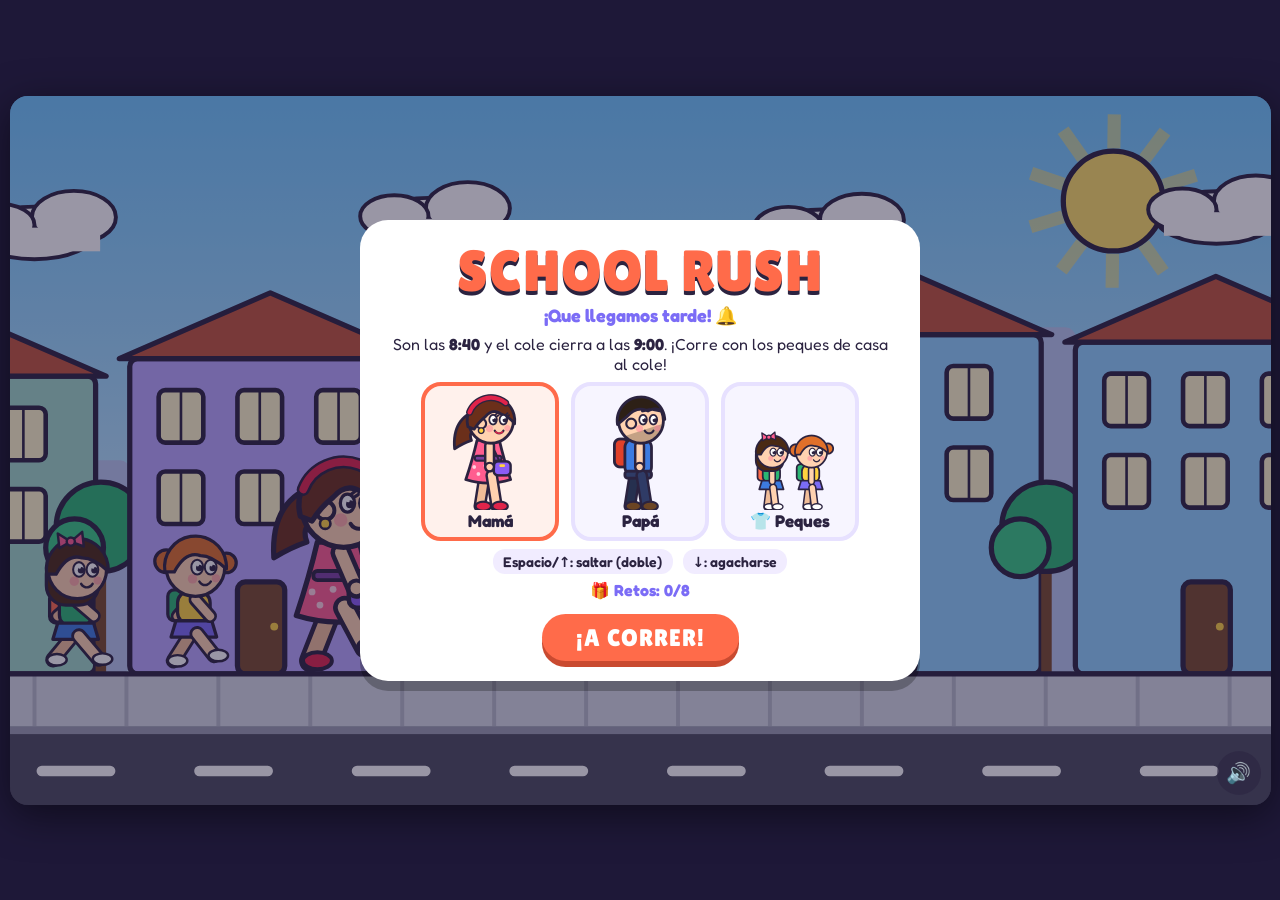
==== commit 33d936aa: "Retos, personalización de los peques y mejor sensación de juego Golpes con frenazo, tambaleo y cara " ====
--- a/index.html
+++ b/index.html
@@ -36,6 +36,35 @@
 .res span{background:#f7f5ff;border-radius:12px;padding:6px 12px}
 .best{color:var(--violet);font-weight:700}
 #mute{position:absolute;bottom:10px;right:10px;width:44px;height:44px;border-radius:50%;border:0;background:rgba(43,35,64,.55);color:#fff;font-size:20px;cursor:pointer;z-index:5}
+#game .conf{position:absolute;top:-40px;font-size:28px;animation:fall linear forwards;pointer-events:none;z-index:20}
+@keyframes fall{to{transform:translateY(700px) rotate(540deg)}}
+.prize{background:linear-gradient(135deg,#fff3a0,#ffd6e5);border:3px dashed var(--accent);border-radius:16px;padding:8px 12px;font-weight:700;margin:6px 0;animation:pop .5s}
+@keyframes pop{0%{transform:scale(.5)}70%{transform:scale(1.1)}100%{transform:scale(1)}}
+.small{font-size:14px;color:#777}
+.hero.kids canvas{width:110px;height:120px}
+.card.wide{width:min(680px,96%)}
+.card.wide h1{font-size:34px}
+.tabs{display:flex;gap:8px;justify-content:center;margin:6px 0}
+.tab{font:inherit;font-weight:700;font-size:16px;border:3px solid #e7e1ff;background:#f7f5ff;border-radius:999px;padding:4px 16px;cursor:pointer;color:var(--ink)}
+.tab.sel{border-color:var(--accent);background:#fff1ec}
+.editor{display:flex;gap:12px;align-items:center;justify-content:center;flex-wrap:wrap}
+.pv{display:flex;flex-direction:column;align-items:center;gap:4px}
+.pv canvas{width:150px;height:156px;background:#f7f5ff;border-radius:20px}
+.pv input{font:inherit;font-size:16px;width:150px;padding:4px 8px;border-radius:12px;border:3px solid #e7e1ff;text-align:center}
+.rows{display:flex;flex-direction:column;gap:6px;text-align:left}
+.row{display:flex;align-items:center;gap:8px}
+.rl{width:78px;font-weight:700;font-size:14px}
+.opts{display:flex;gap:6px;flex-wrap:wrap}
+.sw{width:32px;height:32px;border-radius:50%;border:3px solid #fff;box-shadow:0 0 0 2px #ddd;cursor:pointer;position:relative;padding:0}
+.sw.sel{box-shadow:0 0 0 3px var(--accent)}
+.sw.locked{opacity:.4}.sw.locked::after{content:'🔒';position:absolute;inset:0;display:flex;align-items:center;justify-content:center;font-size:13px}
+.tb{font:inherit;font-weight:600;font-size:15px;border:3px solid #e7e1ff;background:#fff;border-radius:12px;padding:3px 9px;cursor:pointer;color:var(--ink);position:relative}
+.tb.sel{border-color:var(--accent);background:#fff1ec}
+.tb.locked{opacity:.45}.tb i{font-style:normal;font-size:11px;position:absolute;top:-6px;right:-6px}
+.hint{font-size:14px;color:var(--violet);margin:6px 0;min-height:20px}
+.retos{text-align:left;font-size:14px;background:#f7f5ff;border-radius:14px;padding:6px 12px;margin:4px 0}
+.retos summary{font-weight:700;cursor:pointer}
+.reto{padding:2px 0;color:#666}.reto.ok{color:var(--ok)}
 #rot{position:fixed;top:8px;left:50%;transform:translateX(-50%);background:var(--violet);color:#fff;font-weight:700;padding:6px 14px;border-radius:999px;display:none;z-index:10;font-size:14px}
 @media (orientation:portrait) and (pointer:coarse){#rot{display:block}}
 @media (max-height:520px){
@@ -46,6 +75,8 @@
   .heroes{margin:4px 0}.names input{font-size:14px;width:110px;padding:4px 8px}
   .how{display:none}.btn{font-size:20px;padding:8px 28px;margin-top:4px}
   .stars{font-size:32px}.res{font-size:14px;gap:8px;margin:4px 0}
+  .card.wide h1{font-size:22px}.tabs{margin:2px 0}.tab{font-size:14px;padding:2px 12px}.hint{margin:2px 0;font-size:12px}.retos{padding:2px 10px}
+  .pv canvas{width:100px;height:104px}.sw{width:26px;height:26px}.tb{font-size:13px}.editor{gap:6px}
 }
 </style>
 </head>
@@ -57,6 +88,7 @@
     <button id="mute" aria-label="Sonido">🔊</button>
     <div id="menu" class="overlay"></div>
     <div id="end" class="overlay hidden"></div>
+    <div id="custom" class="overlay hidden"></div>
   </div>
 </div>
 
@@ -81,8 +113,8 @@
 const cvs=$('#c');let ctx=cvs.getContext('2d');
 if(!CanvasRenderingContext2D.prototype.roundRect){CanvasRenderingContext2D.prototype.roundRect=function(x,y,w,h,r){r=Math.min(r,w/2,h/2);this.moveTo(x+r,y);this.arcTo(x+w,y,x+w,y+h,r);this.arcTo(x+w,y+h,x,y+h,r);this.arcTo(x,y+h,x,y,r);this.arcTo(x,y,x+w,y,r);this.closePath();};}
 
-const G={state:'menu',hero:'mama',names:['Sofía','Leo'],muted:false,t:0};
-try{const n=JSON.parse(localStorage.getItem('sr-names'));if(Array.isArray(n)&&n.length===2)G.names=n;const h=localStorage.getItem('sr-hero');if(h==='mama'||h==='papa')G.hero=h;G.muted=localStorage.getItem('sr-muted')==='1';}catch(e){}
+const G={state:'menu',hero:'mama',muted:false,t:0};
+try{const h=localStorage.getItem('sr-hero');if(h==='mama'||h==='papa')G.hero=h;G.muted=localStorage.getItem('sr-muted')==='1';}catch(e){}
 
 // ---------- tamaño ----------
 let SC=1,DPR=1;
@@ -165,7 +197,6 @@
   papa:{name:'Papá',hair:'#2d2016',top:'#3d7be0',bottom:'#2f3b66',leg:'#2f3b66',shoe:'#6b4423',tie:'#e0412a',
         lines:['¡Vamos, campeones!','¡Que llegamos tarde!','¿Quién tiene el almuerzo?','¡Corre, corre!','¡Ese abrigo!']}
 };
-const KIDS=[{hair:'#e0702a',top:'#ffd23f',bottom:'#7b6cf6',bag:'#2bb673',pig:true},{hair:'#4a2a14',top:'#2bb673',bottom:'#3d7be0',bag:'#ff6b4a',bow:true}];
 
 function legPose(state,ph,side){ // devuelve pie relativo a la cadera
   if(state==='jump')return side>0?{x:16,y:30}:{x:-14,y:34};
@@ -177,17 +208,18 @@
 function face(x,y,r,o,mom,kid){
   // ojos
   const ex=[x+r*.28,x+r*.74],ey=y-r*.05,er=r*(kid?.2:.17);
-  if(o.blink){ex.forEach(e=>seg(e-er,ey,e+er,ey,OL,3));}
+  if(o.face==='dizzy'){ex.forEach(e=>{seg(e-er,ey-er,e+er,ey+er,OL,3.5);seg(e-er,ey+er,e+er,ey-er,OL,3.5);});}
+  else if(o.blink){ex.forEach(e=>seg(e-er,ey,e+er,ey,OL,3));}
   else ex.forEach(e=>{ell(e,ey,er,er*1.25,'#fff',2.5);circ(e+er*.35,ey+er*.15,er*.55,OL,0);circ(e+er*.1,ey-er*.35,er*.22,'#fff',0);});
-  if(mom&&!o.blink)ex.forEach(e=>{seg(e+er*.5,ey-er*1.2,e+er*1.1,ey-er*1.7,OL,2.5);seg(e+er*.9,ey-er*.8,e+er*1.5,ey-er*1.2,OL,2.5);});
+  if(mom&&!o.blink&&o.face!=='dizzy')ex.forEach(e=>{seg(e+er*.5,ey-er*1.2,e+er*1.1,ey-er*1.7,OL,2.5);seg(e+er*.9,ey-er*.8,e+er*1.5,ey-er*1.2,OL,2.5);});
   // mofletes
   ctx.globalAlpha=.45;circ(x+r*.12,y+r*.35,r*.16,'#ff7b9c',0);circ(x+r*.92,y+r*.33,r*.14,'#ff7b9c',0);ctx.globalAlpha=1;
   // boca
   const mx=x+r*.55,my=y+r*.42;
-  if(o.face==='ouch'){ctx.beginPath();ctx.ellipse(mx,my+2,r*.16,r*.2,0,0,Math.PI*2);shape('#7a1f2b',2.5);}
+  if(o.face==='ouch'||o.face==='dizzy'){ctx.beginPath();ctx.ellipse(mx,my+2,r*.16,r*.2,0,0,Math.PI*2);shape('#7a1f2b',2.5);}
   else if(o.face==='open'){ctx.beginPath();ctx.moveTo(mx-r*.22,my-2);ctx.quadraticCurveTo(mx,my+r*.42,mx+r*.24,my-2);ctx.closePath();shape('#7a1f2b',2.5);}
   else{ctx.beginPath();ctx.arc(mx,my-r*.08,r*.22,.15*Math.PI,.85*Math.PI);ctx.lineWidth=3;ctx.strokeStyle=OL;ctx.lineCap='round';ctx.stroke();}
-  if(mom&&o.face!=='ouch'&&o.face!=='open'){ctx.beginPath();ctx.arc(mx,my-r*.08,r*.22,.25*Math.PI,.75*Math.PI);ctx.lineWidth=2;ctx.strokeStyle='#e0244a';ctx.stroke();}
+  if(mom&&o.face==='happy'){ctx.beginPath();ctx.arc(mx,my-r*.08,r*.22,.25*Math.PI,.75*Math.PI);ctx.lineWidth=2;ctx.strokeStyle='#e0244a';ctx.stroke();}
 }
 function drawAdult(x,y,o){
   const P=HEROES[o.hero],ph=o.ph||0,st=o.state||'run',t=o.t||0;
@@ -241,30 +273,76 @@
   if(!P.mom){seg(hx+2,hy-14,hx+12,hy-16,OL,4);seg(hx+18,hy-16,hx+28,hy-14,OL,4);}
   ctx.restore();
 }
+const kc=c=>c==='gold'?'#f5c542':c;
 function drawKid(x,y,o,K){
   ctx.save();ctx.translate(x,y);ctx.scale(.62,.62);
   if(o.rot){ctx.translate(0,-40);ctx.rotate(o.rot);ctx.translate(0,40);}
-  const ph=o.ph||0,st=o.state||'run';
+  const ph=o.ph||0,st=o.state||'run',t=G.t;
   const bob=st==='run'?-Math.abs(Math.cos(ph))*6:0;ctx.translate(0,bob);
   const fb=legPose(st,ph,-1),ff=legPose(st,ph,1);
-  rr(-30,-100,24,36,8,K.bag,4);
+  const skirt=K.style!=='corto';
+  // capa
+  if(K.acc==='capa'){const fl=Math.sin(t*12)*7+(st==='jump'?-12:0);ctx.beginPath();ctx.moveTo(-12,-96);ctx.quadraticCurveTo(-56,-80+fl,-54+fl,-34);ctx.lineTo(-18,-46);ctx.closePath();shape('#e0412a',4);}
+  // mochila
+  if(K.bag==='rainbow'){ctx.save();ctx.beginPath();ctx.roundRect(-32,-100,26,38,8);ctx.clip();['#e0412a','#ff9f43','#ffd23f','#2bb673','#3d7be0','#7b6cf6'].forEach((c,i)=>{ctx.fillStyle=c;ctx.fillRect(-32,-100+i*6.5,26,6.5);});ctx.restore();rr(-32,-100,26,38,8,null,4);}
+  else rr(-32,-100,26,38,8,K.bag,4);
   limb(-4,-46,-4+fb.x*.8,-46+fb.y,'#f0bd98',12);ell(-4+fb.x*.8+5,-46+fb.y,12,7,'#fff',3);
   const aa=st==='run'?Math.sin(ph)*.9:0;
-  limb(-2,-88,-2-Math.sin(aa)*26,-88+Math.cos(aa)*28,'#f0bd98',10);
-  rr(-20,-98,40,40,14,K.top,4);
-  if(K.pig){ctx.beginPath();ctx.moveTo(-22,-62);ctx.lineTo(22,-62);ctx.lineTo(28,-42);ctx.lineTo(-28,-42);ctx.closePath();shape(K.bottom,4);}
+  const backH=st==='jump'?{x:-24,y:-122}:{x:-2-Math.sin(aa)*26,y:-88+Math.cos(aa)*28};
+  limb(-2,-88,backH.x,backH.y,'#f0bd98',10);
+  rr(-20,-98,40,40,14,kc(K.top),4);
+  if(K.top==='gold'){const sp=(t*3|0)%3;txt('✦',-8+sp*8,-84+sp*4,14,'#fff');}
+  if(skirt){ctx.beginPath();ctx.moveTo(-22,-62);ctx.lineTo(22,-62);ctx.lineTo(28,-42);ctx.lineTo(-28,-42);ctx.closePath();shape(K.bottom,4);}
   else rr(-20,-62,40,16,6,K.bottom,4);
   limb(4,-46,4+ff.x*.8,-46+ff.y,SKIN,12);ell(4+ff.x*.8+5,-46+ff.y,12,7,'#fff',3);
-  limb(2,-88,2+Math.sin(aa)*26,-88+Math.cos(aa)*28,SKIN,10);
+  const frontH=st==='jump'?{x:24,y:-124}:{x:2+Math.sin(aa)*26,y:-88+Math.cos(aa)*28};
+  limb(2,-88,frontH.x,frontH.y,SKIN,10);
   const hx=2,hy=-128,r=36;
-  if(K.pig){circ(hx-34,hy-6,13,K.hair,4);circ(hx+36,hy-10,11,K.hair,4);}
+  if(K.style==='melena'){rr(hx-38,hy-18,64,62,24,K.hair,4);}
+  if(K.style==='coletas'){const s2=Math.sin(t*10)*3;circ(hx-36,hy-4+s2,14,K.hair,4);circ(hx+38,hy-8-s2,12,K.hair,4);}
   circ(hx,hy,r,SKIN,4);
-  ctx.beginPath();ctx.arc(hx,hy,r+2,Math.PI*.95,Math.PI*2.02);ctx.quadraticCurveTo(hx+20,hy-14,hx+6,hy-14);ctx.quadraticCurveTo(hx-12,hy-20,hx-26,hy+6);ctx.closePath();shape(K.hair,4);
-  if(K.bow){ctx.beginPath();ctx.moveTo(hx-8,hy-34);ctx.lineTo(hx-24,hy-44);ctx.lineTo(hx-22,hy-26);ctx.closePath();shape('#ff5d8f',3);ctx.beginPath();ctx.moveTo(hx-8,hy-34);ctx.lineTo(hx+6,hy-46);ctx.lineTo(hx+8,hy-28);ctx.closePath();shape('#ff5d8f',3);circ(hx-8,hy-34,5,'#ff5d8f',3);}
+  if(K.style==='corto'){ctx.beginPath();ctx.arc(hx,hy,r+2,Math.PI*1.0,Math.PI*1.95);ctx.quadraticCurveTo(hx+22,hy-22,hx+8,hy-20);ctx.quadraticCurveTo(hx-8,hy-28,hx-30,hy-4);ctx.closePath();shape(K.hair,4);}
+  else{ctx.beginPath();ctx.arc(hx,hy,r+2,Math.PI*.95,Math.PI*2.02);ctx.quadraticCurveTo(hx+20,hy-14,hx+6,hy-14);ctx.quadraticCurveTo(hx-12,hy-20,hx-26,hy+6);ctx.closePath();shape(K.hair,4);}
   face(hx-8,hy+2,r,o,false,true);
+  // accesorios
+  const A=K.acc;
+  if(A==='lazo'){ctx.beginPath();ctx.moveTo(hx-8,hy-34);ctx.lineTo(hx-24,hy-44);ctx.lineTo(hx-22,hy-26);ctx.closePath();shape('#ff5d8f',3);ctx.beginPath();ctx.moveTo(hx-8,hy-34);ctx.lineTo(hx+6,hy-46);ctx.lineTo(hx+8,hy-28);ctx.closePath();shape('#ff5d8f',3);circ(hx-8,hy-34,5,'#ff5d8f',3);}
+  if(A==='gafas'){circ(hx+2,hy+1,10,'#1e1a2e',3);circ(hx+20,hy+1,10,'#1e1a2e',3);seg(hx+11,hy,hx+12,hy,OL,3);seg(hx-8,hy-1,hx-20,hy-4,OL,3);ctx.globalAlpha=.5;circ(hx-1,hy-3,3,'#fff',0);circ(hx+17,hy-3,3,'#fff',0);ctx.globalAlpha=1;}
+  if(A==='gorra'){ctx.beginPath();ctx.arc(hx,hy-8,r-2,Math.PI*1.02,Math.PI*1.98);ctx.closePath();shape('#3d7be0',4);rr(hx+10,hy-14,40,9,4,'#3d7be0',4);circ(hx,hy-42,4,'#ffd23f',2);}
+  if(A==='corona'){ctx.beginPath();ctx.moveTo(hx-22,hy-30);ctx.lineTo(hx-22,hy-54);ctx.lineTo(hx-10,hy-40);ctx.lineTo(hx,hy-58);ctx.lineTo(hx+10,hy-40);ctx.lineTo(hx+22,hy-54);ctx.lineTo(hx+22,hy-30);ctx.closePath();shape('#ffd23f',4);circ(hx,hy-38,4,'#e0412a',2);}
+  if(A==='gato'){[[-1,hx-22],[1,hx+18]].forEach(([d,ex])=>{ctx.beginPath();ctx.moveTo(ex-12,hy-26);ctx.lineTo(ex+d*2,hy-56);ctx.lineTo(ex+12,hy-30);ctx.closePath();shape(K.hair==='#1e1a2e'?'#555':'#1e1a2e',4);ctx.beginPath();ctx.moveTo(ex-5,hy-30);ctx.lineTo(ex+d,hy-46);ctx.lineTo(ex+6,hy-31);ctx.closePath();shape('#ff9ec0',0);});}
   ctx.restore();
   if(o.stars){for(let i=0;i<3;i++){const a=G.t*6+i*2.1;txt('★',x+Math.cos(a)*24,y-70+Math.sin(a)*8,18,'#ffd23f');}}
 }
+
+// ---------- opciones de los peques y retos ----------
+const OPTS={
+  style:[{id:'coletas',lbl:'Coletas'},{id:'melena',lbl:'Melena'},{id:'corto',lbl:'Corto'}],
+  hair:[{id:'#4a2a14'},{id:'#e0702a'},{id:'#f2c14e'},{id:'#1e1a2e'},{id:'#3d7be0',lock:'pts3000'}],
+  top:[{id:'#ffd23f'},{id:'#2bb673'},{id:'#ff5d8f'},{id:'#7b6cf6'},{id:'#e0412a'},{id:'gold',lock:'powers3'}],
+  bag:[{id:'#2bb673'},{id:'#ff6b4a'},{id:'#3d7be0'},{id:'#ffd23f'},{id:'rainbow',lock:'nohit'}],
+  acc:[{id:'none',lbl:'🚫'},{id:'lazo',lbl:'🎀'},{id:'gafas',lbl:'😎',lock:'first'},{id:'gorra',lbl:'🧢',lock:'toast100'},{id:'corona',lbl:'👑',lock:'mult5'},{id:'gato',lbl:'🐱',lock:'stars3'},{id:'capa',lbl:'🦸',lock:'reflex'}],
+};
+const RETOS=[
+  {id:'first',txt:'Llega al cole por primera vez',prize:'Gafas de sol 😎'},
+  {id:'stars3',txt:'Llega con 3 estrellas',prize:'Orejas de gato 🐱'},
+  {id:'mult5',txt:'Consigue una racha x5',prize:'Corona 👑'},
+  {id:'toast100',txt:'Coge 100 tostadas en una carrera',prize:'Gorra 🧢'},
+  {id:'reflex',txt:'Semáforo en menos de 0,35 s',prize:'Capa de héroe 🦸'},
+  {id:'powers3',txt:'Usa los 3 power-ups en una carrera',prize:'Camiseta dorada ✨'},
+  {id:'pts3000',txt:'Haz 3.000 puntos',prize:'Pelo azul 💙'},
+  {id:'nohit',txt:'Llega sin ningún golpe',prize:'Mochila arcoíris 🌈'},
+];
+const DEF_KIDS=[{name:'Sofía',style:'coletas',hair:'#e0702a',top:'#ffd23f',bottom:'#7b6cf6',bag:'#2bb673',acc:'none'},
+                {name:'Leo',style:'melena',hair:'#4a2a14',top:'#2bb673',bottom:'#3d7be0',bag:'#ff6b4a',acc:'lazo'}];
+G.kids=JSON.parse(JSON.stringify(DEF_KIDS));G.done=[];
+try{
+  const k=JSON.parse(localStorage.getItem('sr-kids'));if(Array.isArray(k)&&k.length===2)G.kids=k.map((x,i)=>Object.assign({},DEF_KIDS[i],x));
+  else{const n=JSON.parse(localStorage.getItem('sr-names'));if(Array.isArray(n))n.forEach((v,i)=>{if(G.kids[i])G.kids[i].name=v;});}
+  const d=JSON.parse(localStorage.getItem('sr-retos'));if(Array.isArray(d))G.done=d;
+}catch(e){}
+const unlocked=o=>!o.lock||G.done.includes(o.lock);
+function saveKids(){try{localStorage.setItem('sr-kids',JSON.stringify(G.kids));localStorage.setItem('sr-retos',JSON.stringify(G.done));}catch(e){}}
 
 // =====================================================================
 //  FONDOS
@@ -458,7 +536,14 @@
      kids:[{dx:-110,trip:0},{dx:-200,trip:0}],hist:[],
      obs:[],items:[],parts:[],texts:[],power:null,moment:null,gen:900,nextPow:3500,lineT:3,
      moments:[{at:6200,type:'teeth',done:false},{at:16500,type:'light',done:false},{at:D,type:'gate',done:false}],
-     banner:{txt:'¡CASA!',t:1.6},sec:'casa',end:false};
+     banner:{txt:'¡CASA!',t:1.6},sec:'casa',end:false,freeze:0,st:{maxMult:1,powers:[],reflex:9}};
+  let tut=true;try{tut=localStorage.getItem('sr-tut')!=='1';}catch(e){}
+  R.tut=tut;
+  if(tut){
+    const a={type:'lego',x:1000,w:OB.lego.w,h:OB.lego.h,t:0,vx:0,tut:'jump'};OB.lego.init(a);
+    const b={type:'clothes',x:1900,w:OB.clothes.w,h:OB.clothes.h,t:0,vx:0,tut:'duck'};OB.clothes.init(b);
+    R.obs.push(a,b);R.gen=2700;
+  }
 }
 const speedAt=x=>330+Math.min(170,x/140);
 function spawn(){
@@ -483,10 +568,10 @@
   const p=R.p;
   if(p.inv>0)return;
   if(R.power&&R.power.type==='scooter'){o.smash=1;o.vy=-500;sfx('tap');puff(PX,GY-60,'#ffd23f',14);R.score+=20;say('¡CRASH!',PX+40,GY-170,'#ffd23f');return;}
-  R.clock+=1;R.hits++;R.streak=0;R.mult=1;p.inv=1.4;p.face='ouch';p.faceT=.9;R.shake=.35;
+  R.clock+=1;R.hits++;R.streak=0;R.mult=1;p.inv=1.4;p.face='dizzy';p.faceT=1.1;R.shake=.4;R.freeze=.13;p.stumble=.7;R.speed*=.45;
   sfx('hit');puff(PX+10,p.y-60,'#fff',14,220);
   say('+1 MIN',PX,p.y-190,'#ff6b6b',32);
-  const k=[...R.kids].reverse().find(k=>k.trip<=0);if(k){k.trip=1.3;k.dx-=10;}
+  const ki=[1,0].find(i=>R.kids[i].trip<=0);if(ki!==undefined){const k=R.kids[ki];k.trip=1.4;k.dx-=10;setTimeout(()=>{if(R&&G.state==='play')say('¡ESPERA, '+(G.hero==='mama'?'MAMÁ':'PAPÁ')+'!',Math.max(150,PX+k.dx),GY-150,'#ffd23f',22);},250);}
   const MSG={lego:'¡AY! ¡Un Lego!',ball:'¡Pelotazo!',cat:'¡Fsss! ¡El gato!',clothes:'¡Calzoncillo en la cara!',basket:'¡Cesto de ropa!',puddle:'¡Plaf! ¡Charco!',dog:'¡El perro quiere jugar!',trash:'¡Contra el cubo!',pigeon:'¡Palomas!',plank:'¡Coscorrón!',stroller:'¡Perdón, perdón!',schoolball:'¡Balonazo!'};
   say(MSG[o.type]||'¡Ay!',PX+60,p.y-230,'#fff',24);
 }
@@ -503,7 +588,7 @@
   if(m.type==='teeth'){m.count++;sfx('coin',m.count);puff(W/2+rnd(-60,60),250+rnd(-20,20),'#fff',4,90);if(m.count>=m.need){m.res='ok';R.score+=150;say('¡SONRISA BRILLANTE! +150',W/2,170,'#7cff7c',30);sfx('win');}}
   else if(m.type==='light'){
     if(m.phase==='red'){if(m.t<(m.lock||0))return;m.lock=m.t+1;m.fouls=(m.fouls||0)+1;if(m.fouls<=2){R.clock+=1;R.hits++;say('¡EN ROJO NO SE CRUZA! +1 MIN',W/2,150,'#ff6b6b',28);}else say('¡ESPERA AL VERDE!',W/2,150,'#ffd23f',28);sfx('bad');R.shake=.25;m.redT=Math.max(m.redT,m.t+rnd(.8,1.5));}
-    else{const rt=m.t-m.greenT,b=Math.max(0,Math.round(200-rt*250));m.res='ok';R.score+=b;say((rt<.35?'¡REFLEJOS DE GATO! ':'¡VAMOS! ')+rt.toFixed(2)+'s  +'+b,W/2,150,'#7cff7c',28);sfx('power');}
+    else{const rt=m.t-m.greenT,b=Math.max(0,Math.round(200-rt*250));R.st.reflex=Math.min(R.st.reflex,rt);m.res='ok';R.score+=b;say((rt<.35?'¡REFLEJOS DE GATO! ':'¡VAMOS! ')+rt.toFixed(2)+'s  +'+b,W/2,150,'#7cff7c',28);sfx('power');}
   }
   else if(m.type==='gate'){m.count++;m.open=Math.min(1,m.open+.07);sfx('tap');if(m.count>=m.need){m.res='ok';R.score+=200;say('¡DENTRO! +200',W/2,150,'#7cff7c',34);sfx('bell');}}
 }
@@ -517,6 +602,13 @@
 function update(dt){
   G.t+=dt;
   if(G.state!=='play')return;
+  if(R.freeze>0){R.freeze-=dt;return;}
+  R.tutPrompt=null;
+  if(R.tut&&!R.moment){
+    const o=R.obs.find(o=>o.tut&&!o.passed);
+    if(o){const d=o.x-(R.dist+PX);if(d<(o.tut==='jump'?150:230)&&d>-o.w+10&&!o.hitDone){const ok=o.tut==='jump'?!R.p.onG:inp.duckHeld;if(!ok){R.tutPrompt=o.tut;dt*=.18;}}}
+    else{R.tut=false;try{localStorage.setItem('sr-tut','1');}catch(e){}say('¡MUY BIEN!',W/2,200,'#7cff7c',44);sfx('win');}
+  }
   R.t+=dt;R.clock+=dt/SEC_PER_MIN;
   R.shake=Math.max(0,R.shake-dt);
   R.texts.forEach(s=>{s.t-=dt;s.y-=40*dt;});R.texts=R.texts.filter(s=>s.t>0);
@@ -526,7 +618,7 @@
   p.blinkT-=dt;if(p.blinkT<-.12)p.blinkT=rnd(2,4);
   if(R.moment){updateMoment(dt);p.ph+=dt*2;return;}
   // velocidad
-  let target=speedAt(R.dist);if(R.power){if(R.power.type==='scooter')target*=1.4;if(R.power.type==='coffee')target*=1.28;}
+  let target=speedAt(R.dist);if(R.kids.some(k=>k.trip>0))target*=.55;if(R.power){if(R.power.type==='scooter')target*=1.4;if(R.power.type==='coffee')target*=1.28;}
   R.speed+=(target-R.speed)*Math.min(1,dt*3);
   const dd=R.speed*dt;R.dist+=dd;
   // tramo
@@ -549,7 +641,7 @@
   if(p.y>=GY){if(!p.onG){p.sx=1.28;p.sy=.76;sfx('land');puff(PX,GY,'#c9a27a',6,80);}p.y=GY;p.vy=0;p.onG=true;p.jumps=0;}
   p.sx+=(1-p.sx)*Math.min(1,dt*12);p.sy+=(1-p.sy)*Math.min(1,dt*12);
   if(p.spin>0){p.spin=Math.max(0,p.spin-dt*2.8);}
-  p.ph+=dd*.03;p.inv=Math.max(0,p.inv-dt);
+  p.ph+=dd*.03;p.inv=Math.max(0,p.inv-dt);p.stumble=Math.max(0,(p.stumble||0)-dt);
   if(p.faceT>0){p.faceT-=dt;if(p.faceT<=0)p.face='happy';}
   if(!p.onG&&p.face!=='ouch')p.face='open';else if(p.onG&&p.face==='open')p.face='happy';
   // historia para los niños
@@ -575,9 +667,9 @@
     const rad=it.kind==='power'?54:44;
     if(Math.abs(dx)<rad&&Math.abs(dy)<(ducking?44:80)){
       it.taken=true;
-      if(it.kind==='toast'){R.toasts++;R.streak++;R.mult=Math.min(5,1+Math.floor(R.streak/8));R.score+=10*R.mult;sfx('coin',R.streak%12);puff(PX+dx,it.y,'#ffd23f',5,100);
+      if(it.kind==='toast'){R.toasts++;R.streak++;R.mult=Math.min(5,1+Math.floor(R.streak/8));R.st.maxMult=Math.max(R.st.maxMult,R.mult);R.score+=10*R.mult;sfx('coin',R.streak%12);puff(PX+dx,it.y,'#ffd23f',5,100);
         if(R.streak%8===0&&R.mult>1)say('¡RACHA x'+R.mult+'!',PX+40,it.y-50,'#ffd23f',32);}
-      else{R.power={type:it.type,t:POWERS[it.type].dur};sfx('power');say(POWERS[it.type].name,PX+40,GY-250,'#fff',36);puff(PX,p.y-60,POWERS[it.type].col,20,240);}
+      else{R.power={type:it.type,t:POWERS[it.type].dur};if(!R.st.powers.includes(it.type))R.st.powers.push(it.type);sfx('power');say(POWERS[it.type].name,PX+40,GY-250,'#fff',36);puff(PX,p.y-60,POWERS[it.type].col,20,240);}
     }
   });
   R.items=R.items.filter(it=>!it.taken&&it.x>R.dist-100);
@@ -589,14 +681,21 @@
   if(diff>=2){stars=3;title='¡FAMILIA PUNTUAL!';msg=`Llegáis a las <b>${fmt(arr)}</b>. Hasta el conserje aplaude 👏`;}
   else if(diff>=0){stars=2;title='¡POR LOS PELOS!';msg=`Entráis a las <b>${fmt(arr)}</b>, con la campana sonando 🔔`;}
   else{stars=1;title='¡LLEGAMOS TARDE!';msg=`Son las <b>${fmt(arr)}</b>… ${-diff} min tarde. ¡Mañana lo bordáis!`;}
+  const got=[];const chk=(id,c)=>{if(c&&!G.done.includes(id)){G.done.push(id);got.push(id);}};
+  chk('first',true);chk('stars3',stars===3);chk('mult5',R.st.maxMult>=5);chk('toast100',R.toasts>=100);
+  chk('reflex',R.st.reflex<.35);chk('powers3',R.st.powers.length>=3);chk('pts3000',R.score>=3000);chk('nohit',R.hits===0);
+  saveKids();
+  const prizes=got.map(id=>RETOS.find(r=>r.id===id).prize);
   let best=0,rec=false;try{best=parseInt(localStorage.getItem('sr-best'))||0;if(R.score>best){localStorage.setItem('sr-best',R.score);rec=best>0;best=R.score;}}catch(e){}
   const e=$('#end');
   e.innerHTML=`<div class="card"><h1>${title}</h1><div class="stars">${'⭐'.repeat(stars)}${'☆'.repeat(3-stars)}</div><p>${msg}</p>
     <div class="res"><span>🏆 ${R.score} puntos</span><span>🍞 ${R.toasts} tostadas</span><span>💥 ${R.hits} golpes</span></div>
     ${rec?'<p class="best">¡NUEVO RÉCORD!</p>':`<p class="best">Récord: ${best}</p>`}
-    <button class="btn" id="again">OTRA MAÑANA</button><button class="btn alt" id="tomenu">CAMBIAR</button></div>`;
+    ${prizes.length?`<div class="prize">🎁 ¡Desbloqueado!<br>${prizes.join(' · ')}</div>`:`<p class="small">Retos: ${G.done.length}/${RETOS.length}</p>`}
+    <button class="btn" id="again">OTRA MAÑANA</button>${prizes.length?'<button class="btn alt" id="dress">👕 VESTIR PEQUES</button>':'<button class="btn alt" id="tomenu">MENÚ</button>'}</div>`;
   e.classList.remove('hidden');
-  $('#again').onclick=play;$('#tomenu').onclick=menu;
+  $('#again').onclick=play;if($('#tomenu'))$('#tomenu').onclick=menu;if($('#dress'))$('#dress').onclick=()=>{menu();custom();};
+  if(prizes.length)setTimeout(()=>{sfx('power');burst();},500);
   if(stars>=2)sfx('win');else sfx('bad');
 }
 
@@ -615,7 +714,7 @@
   if(G.state==='menu'||!R){ // fondo animado del menú
     const cam=G.t*240;bgCalle(cam);
     const ph=G.t*12;
-    drawKid(PX-200,GY,{ph:ph+1},KIDS[1]);drawKid(PX-110,GY,{ph:ph+.5},KIDS[0]);
+    drawKid(PX-200,GY,{ph:ph+1},G.kids[1]);drawKid(PX-110,GY,{ph:ph+.5},G.kids[0]);
     drawAdult(PX,GY,{hero:G.hero,ph,t:G.t,blink:(G.t%3)<.12});
     return;
   }
@@ -635,7 +734,7 @@
   R.kids.forEach((k,i)=>{
     const hy=R.hist[Math.max(0,R.hist.length-1-(i+1)*6)];const y=hy===undefined?GY:hy;
     const air=y<GY-2,st=R.moment?'idle':(air?'jump':'run');
-    drawKid(PX+k.dx,y,{ph:p.ph*1.25+i,state:k.trip>0?'idle':st,rot:k.trip>0?-1.3:0,face:k.trip>0?'ouch':(air?'open':'happy'),stars:k.trip>0,blink:p.blinkT<0},KIDS[i]);
+    drawKid(PX+k.dx,y,{ph:p.ph*1.25+i,state:k.trip>0?'idle':st,rot:k.trip>0?-1.3:0,face:k.trip>0?'ouch':(air?'open':'happy'),stars:k.trip>0,blink:p.blinkT<0},G.kids[i]);
   });
   // jugador
   if(!(p.inv>0&&Math.floor(G.t*16)%2)){
@@ -643,7 +742,7 @@
       for(let i=0;i<4;i++)seg(PX-120-i*30,GY-40-i*24,PX-60-i*30,GY-40-i*24,'rgba(255,255,255,.7)',4);}
     const lift=R.power&&R.power.type==='scooter'&&p.onG?-14:0;
     const st=R.moment?'idle':p.ducking?'duck':(p.onG?'run':'jump');
-    drawAdult(PX,p.y+lift,{hero:G.hero,ph:p.ph,state:st,sx:p.sx,sy:p.sy,face:p.face,t:G.t,rot:p.spin>0?(1-p.spin)*Math.PI*2:0,blink:p.blinkT<0});
+    drawAdult(PX,p.y+lift,{hero:G.hero,ph:p.ph,state:st,sx:p.sx,sy:p.sy,face:p.face,t:G.t,rot:p.spin>0?(1-p.spin)*Math.PI*2:(p.stumble>0?Math.sin(p.stumble*28)*.28*p.stumble/.7:0),blink:p.blinkT<0});
     if(R.power&&R.power.type==='umbrella'){const ux=PX+10,uy=p.y-200;seg(ux,uy,ux,uy+70,OL,5);ctx.beginPath();ctx.arc(ux,uy,62,Math.PI,0);ctx.closePath();shape('#7b6cf6',5);
       for(let i=0;i<3;i++){ctx.beginPath();ctx.moveTo(ux,uy);ctx.arc(ux,uy,62,Math.PI+i*Math.PI/3,Math.PI+i*Math.PI/3+Math.PI/6);ctx.closePath();shape('#ffd23f',0);}ctx.beginPath();ctx.arc(ux,uy,62,Math.PI,0);ctx.closePath();shape(null,5);}
     if(R.power&&R.power.type==='coffee'&&Math.floor(G.t*20)%2){for(let i=0;i<3;i++)seg(PX-60-i*20,p.y-100+i*30,PX-100-i*20,p.y-100+i*30,'rgba(255,255,255,.8)',4);}
@@ -675,7 +774,16 @@
   // banner de tramo
   if(R.banner&&!R.moment){const a=Math.min(1,R.banner.t*2);ctx.globalAlpha=a;txt(R.banner.txt,W/2,170,64,'#ffd23f');ctx.globalAlpha=1;}
   // ayuda al principio
-  if(R.t<4&&!R.moment){ctx.globalAlpha=Math.min(1,(4-R.t));
+  if(R.tutPrompt){
+    const pul=1+Math.sin(G.t*10)*.06;ctx.save();ctx.translate(W/2,200);ctx.scale(pul,pul);
+    rr(-250,-60,500,120,30,'rgba(255,255,255,.95)',5);
+    if(R.tutPrompt==='jump'){txt('¡SALTA!',0,-18,52,'#ff6b4a');txt(TOUCH?'Toca la parte DERECHA de la pantalla':'Pulsa ESPACIO o ↑',0,30,24,'#7b6cf6','center','#fff');}
+    else{txt('¡AGÁCHATE!',0,-18,52,'#ff6b4a');txt(TOUCH?'Mantén pulsada la parte IZQUIERDA':'Mantén pulsado ↓',0,30,24,'#7b6cf6','center','#fff');}
+    ctx.restore();
+    const ax=TOUCH?(R.tutPrompt==='jump'?W-120:120):PX+60,ay=R.tutPrompt==='jump'?330:400+Math.sin(G.t*10)*8;
+    txt(R.tutPrompt==='jump'?'⬆':'⬇',ax,ay+(R.tutPrompt==='jump'?Math.sin(G.t*10)*8:0),64,'#ffd23f');
+  }
+  if(R.t<4&&!R.moment&&!R.tut){ctx.globalAlpha=Math.min(1,(4-R.t));
     txt(TOUCH?'Toca la derecha: SALTAR (2 veces = doble)':'ESPACIO / ↑ : SALTAR  (dos veces = doble salto)',W/2,240,24,'#fff');
     txt(TOUCH?'Mantén la izquierda: AGACHARSE':'↓ : AGACHARSE',W/2,276,24,'#fff');ctx.globalAlpha=1;}
 }
@@ -736,34 +844,63 @@
 //  MENÚ
 // =====================================================================
 function menu(){
-  G.state='menu';R=null;stopMusic();$('#end').classList.add('hidden');
+  G.state='menu';R=null;stopMusic();$('#end').classList.add('hidden');$('#custom').classList.add('hidden');
   let best=0;try{best=parseInt(localStorage.getItem('sr-best'))||0;}catch(e){}
   const m=$('#menu');
   m.innerHTML=`<div class="card"><h1>SCHOOL RUSH</h1><div class="sub">¡Que llegamos tarde! 🔔</div>
     <p>Son las <b>8:40</b> y el cole cierra a las <b>9:00</b>. ¡Corre con los peques de casa al cole!</p>
-    <div class="heroes">${Object.keys(HEROES).map(h=>`<button class="hero ${G.hero===h?'sel':''}" data-h="${h}"><canvas width="220" height="240"></canvas>${HEROES[h].name}</button>`).join('')}</div>
-    <div class="names"><input id="n0" maxlength="12" value="${esc(G.names[0])}" aria-label="Nombre peque 1"><input id="n1" maxlength="12" value="${esc(G.names[1])}" aria-label="Nombre peque 2"></div>
-    <div class="how">${TOUCH?'<span>👉 Toca derecha: saltar</span><span>👈 Mantén izquierda: agacharse</span>':'<span>Espacio/↑: saltar (doble)</span><span>↓: agacharse</span>'}<span>🍞 Tostadas = puntos</span></div>
-    ${best?`<p class="best">🏆 Récord: ${best} puntos</p>`:''}
+    <div class="heroes">${Object.keys(HEROES).map(h=>`<button class="hero ${G.hero===h?'sel':''}" data-h="${h}"><canvas width="220" height="240"></canvas>${HEROES[h].name}</button>`).join('')}
+      <button class="hero kids" id="tokids"><canvas width="220" height="240"></canvas>👕 Peques</button></div>
+    <div class="how">${TOUCH?'<span>👉 Toca derecha: saltar</span><span>👈 Mantén izquierda: agacharse</span>':'<span>Espacio/↑: saltar (doble)</span><span>↓: agacharse</span>'}</div>
+    <p class="best">${best?`🏆 Récord: ${best} · `:''}🎁 Retos: ${G.done.length}/${RETOS.length}</p>
     <button class="btn" id="play">¡A CORRER!</button></div>`;
   m.classList.remove('hidden');
-  m.querySelectorAll('.hero').forEach(b=>{
-    const c=b.querySelector('canvas'),x=c.getContext('2d');
-    b.onclick=()=>{G.hero=b.dataset.h;m.querySelectorAll('.hero').forEach(z=>z.classList.toggle('sel',z===b));sfx('tap');};
+  m.querySelectorAll('.hero[data-h]').forEach(b=>{
+    const x=b.querySelector('canvas').getContext('2d');
+    b.onclick=()=>{G.hero=b.dataset.h;m.querySelectorAll('.hero[data-h]').forEach(z=>z.classList.toggle('sel',z===b));sfx('tap');};
     x.setTransform(1.4,0,0,1.4,0,0);
     drawWith(x,()=>drawAdult(76,168,{hero:b.dataset.h,state:'idle',t:0,face:'happy'}));
   });
+  const kx=$('#tokids canvas').getContext('2d');kx.setTransform(1.4,0,0,1.4,0,0);
+  drawWith(kx,()=>{drawKid(52,168,{state:'idle',face:'happy'},G.kids[1]);drawKid(108,168,{state:'idle',face:'happy'},G.kids[0]);});
+  $('#tokids').onclick=()=>{sfx('tap');custom();};
   $('#play').onclick=play;
+}
+let editK=0;
+function custom(){
+  const c=$('#custom');const K=G.kids[editK];
+  const lockTxt=id=>{const r=RETOS.find(r=>r.id===id);return r?r.txt:'';};
+  const row=(key,title,isColor)=>`<div class="row"><span class="rl">${title}</span><div class="opts">${OPTS[key].map(o=>{
+      const sel=K[key]===o.id,lk=!unlocked(o);
+      const bg=o.id==='rainbow'?'linear-gradient(135deg,#e0412a,#ffd23f,#2bb673,#3d7be0,#7b6cf6)':o.id==='gold'?'linear-gradient(135deg,#f5c542,#fff3a0,#d4a017)':o.id;
+      return isColor?`<button class="sw ${sel?'sel':''} ${lk?'locked':''}" data-k="${key}" data-v="${o.id}" data-lock="${lk?esc(lockTxt(o.lock)):''}" style="background:${bg}" aria-label="${key}"></button>`
+                    :`<button class="tb ${sel?'sel':''} ${lk?'locked':''}" data-k="${key}" data-v="${o.id}" data-lock="${lk?esc(lockTxt(o.lock)):''}">${o.lbl}${lk?'<i>🔒</i>':''}</button>`;}).join('')}</div></div>`;
+  c.innerHTML=`<div class="card wide"><h1>LOS PEQUES</h1>
+    <div class="tabs">${G.kids.map((k,i)=>`<button class="tab ${i===editK?'sel':''}" data-i="${i}">${esc(k.name)}</button>`).join('')}</div>
+    <div class="editor"><div class="pv"><canvas id="pv" width="240" height="250"></canvas><input id="kname" maxlength="12" value="${esc(K.name)}" aria-label="Nombre"></div>
+      <div class="rows">${row('style','Peinado')}${row('hair','Pelo',1)}${row('top','Camiseta',1)}${row('bag','Mochila',1)}${row('acc','Extra')}</div></div>
+    <div id="hint" class="hint">Toca un 🔒 para ver cómo se consigue</div>
+    <details class="retos"><summary>🎁 Retos ${G.done.length}/${RETOS.length}</summary>${RETOS.map(r=>`<div class="reto ${G.done.includes(r.id)?'ok':''}">${G.done.includes(r.id)?'✅':'⬜'} ${r.txt} → <b>${r.prize}</b></div>`).join('')}</details>
+    <button class="btn" id="kdone">¡LISTO!</button></div>`;
+  c.classList.remove('hidden');
+  const pv=$('#pv').getContext('2d');
+  const draw=()=>{pv.setTransform(1,0,0,1,0,0);pv.clearRect(0,0,240,250);pv.setTransform(1.9,0,0,1.9,0,0);drawWith(pv,()=>drawKid(62,126,{state:'idle',face:'happy'},G.kids[editK]));};
+  draw();
+  c.querySelectorAll('.tab').forEach(b=>b.onclick=()=>{editK=+b.dataset.i;sfx('tap');custom();});
+  c.querySelectorAll('[data-k]').forEach(b=>b.onclick=()=>{
+    if(b.classList.contains('locked')){$('#hint').innerHTML='🔒 Se desbloquea: <b>'+b.dataset.lock+'</b>';sfx('bad');return;}
+    G.kids[editK][b.dataset.k]=b.dataset.v;saveKids();sfx('tap');custom();});
+  $('#kname').oninput=e=>{G.kids[editK].name=e.target.value.trim()||('Peque '+(editK+1));saveKids();c.querySelector('.tab.sel').textContent=G.kids[editK].name;};
+  $('#kdone').onclick=()=>{sfx('tap');c.classList.add('hidden');menu();};
 }
 function drawWith(c,fn){const old=ctx;ctx=c;try{fn();}finally{ctx=old;}}
 function play(){
-  const n0=$('#n0'),n1=$('#n1');
-  if(n0&&n1){G.names=[n0.value.trim()||'Peque 1',n1.value.trim()||'Peque 2'];}
-  try{localStorage.setItem('sr-names',JSON.stringify(G.names));localStorage.setItem('sr-hero',G.hero);}catch(e){}
-  $('#menu').classList.add('hidden');$('#end').classList.add('hidden');
+  try{localStorage.setItem('sr-hero',G.hero);}catch(e){}saveKids();
+  $('#menu').classList.add('hidden');$('#custom').classList.add('hidden');$('#end').classList.add('hidden');
   newRun();G.state='play';audio();startMusic();sfx('power');
 }
 
+function burst(){const g=$('#game');for(let i=0;i<40;i++){const d=document.createElement('div');d.className='conf';d.textContent=pick(['🎉','⭐','✨','🎈','🍞']);d.style.left=rnd(2,96)+'%';d.style.animationDuration=rnd(1,2)+'s';g.appendChild(d);setTimeout(()=>d.remove(),2100);}}
 // ---------- bucle ----------
 let last=0;
 function loop(t){
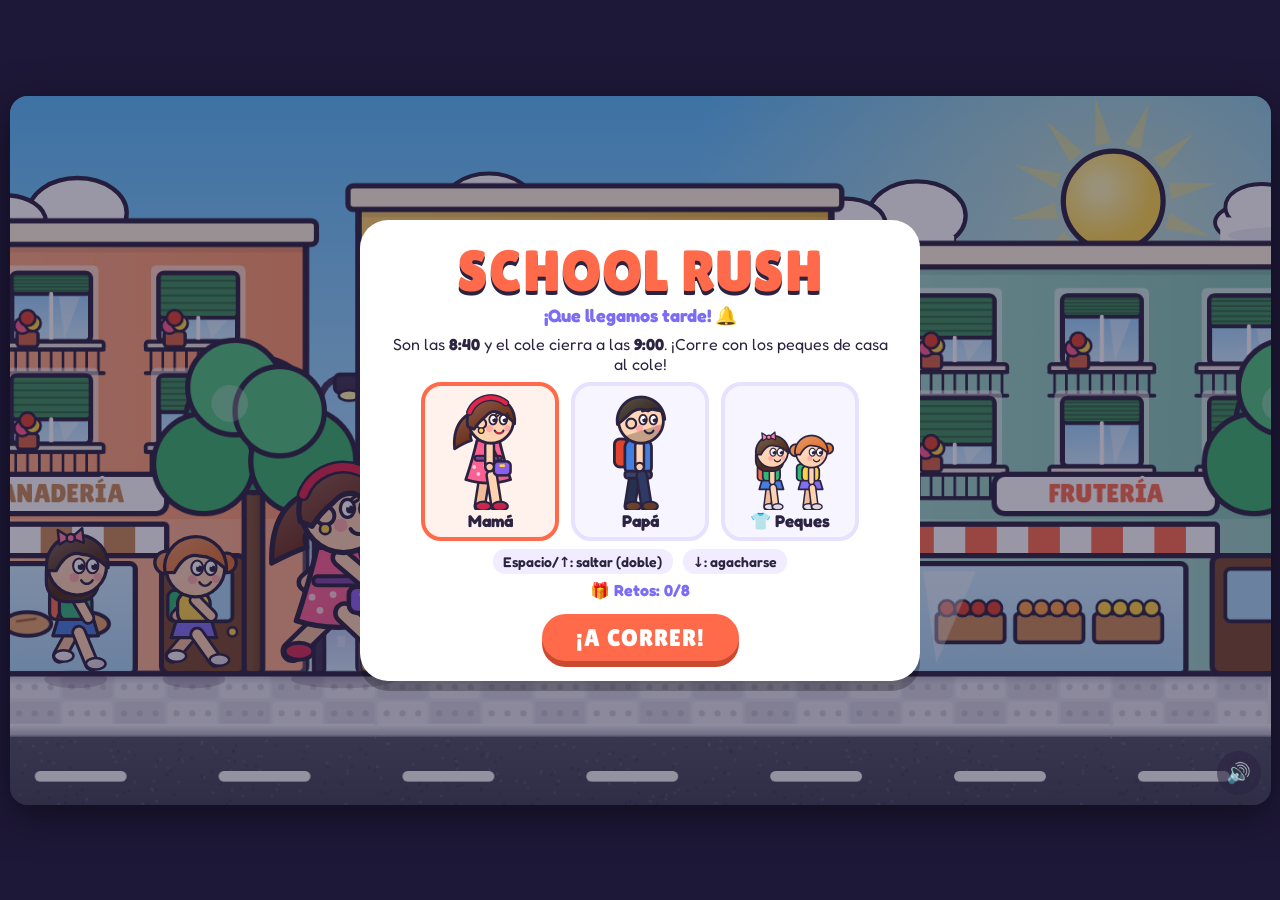
==== commit 10eca069: "Fondos ilustrados y sombreado de personajes Casa con ventana y luz, estantería con libros, dibujos d" ====
--- a/index.html
+++ b/index.html
@@ -176,7 +176,8 @@
 // =====================================================================
 //  DIBUJO: utilidades
 // =====================================================================
-function shape(fill,lw){if(fill){ctx.fillStyle=fill;ctx.fill();}if(lw!==0){ctx.lineWidth=lw||4;ctx.strokeStyle=OL;ctx.lineJoin='round';ctx.stroke();}}
+let SHADEG=null;
+function shape(fill,lw){if(fill){ctx.fillStyle=fill;ctx.fill();if(SHADEG&&lw!==0){ctx.fillStyle=SHADEG;ctx.fill();}}if(lw!==0){ctx.lineWidth=lw||4;ctx.strokeStyle=OL;ctx.lineJoin='round';ctx.stroke();}}
 function circ(x,y,r,fill,lw){ctx.beginPath();ctx.arc(x,y,r,0,Math.PI*2);shape(fill,lw);}
 function ell(x,y,rx,ry,fill,lw,rot){ctx.beginPath();ctx.ellipse(x,y,rx,ry,rot||0,0,Math.PI*2);shape(fill,lw);}
 function rr(x,y,w,h,r,fill,lw){ctx.beginPath();ctx.roundRect(x,y,w,h,r);shape(fill,lw);}
@@ -227,6 +228,7 @@
   if(st==='duck'){ctx.scale(1.16,.56);}
   if(o.rot){ctx.translate(0,-60);ctx.rotate(o.rot);ctx.translate(0,60);}
   const bob=st==='run'?-Math.abs(Math.cos(ph))*5:0;ctx.translate(0,bob);
+  SHADEG=ctx.createLinearGradient(-50,-170,46,-10);SHADEG.addColorStop(0,'rgba(255,255,255,.32)');SHADEG.addColorStop(.42,'rgba(255,255,255,0)');SHADEG.addColorStop(1,'rgba(60,10,70,.2)');
   const hip={x:0,y:-46};
   const sway=Math.sin(t*9)*5+(st==='jump'?-10:0);
   // pelo largo por detrás (mamá)
@@ -271,7 +273,7 @@
   }
   face(hx-6,hy,r,o,P.mom,false);
   if(!P.mom){seg(hx+2,hy-14,hx+12,hy-16,OL,4);seg(hx+18,hy-16,hx+28,hy-14,OL,4);}
-  ctx.restore();
+  SHADEG=null;ctx.restore();
 }
 const kc=c=>c==='gold'?'#f5c542':c;
 function drawKid(x,y,o,K){
@@ -279,6 +281,7 @@
   if(o.rot){ctx.translate(0,-40);ctx.rotate(o.rot);ctx.translate(0,40);}
   const ph=o.ph||0,st=o.state||'run',t=G.t;
   const bob=st==='run'?-Math.abs(Math.cos(ph))*6:0;ctx.translate(0,bob);
+  SHADEG=ctx.createLinearGradient(-50,-170,50,-10);SHADEG.addColorStop(0,'rgba(255,255,255,.32)');SHADEG.addColorStop(.42,'rgba(255,255,255,0)');SHADEG.addColorStop(1,'rgba(60,10,70,.2)');
   const fb=legPose(st,ph,-1),ff=legPose(st,ph,1);
   const skirt=K.style!=='corto';
   // capa
@@ -310,6 +313,7 @@
   if(A==='gafas'){circ(hx+2,hy+1,10,'#1e1a2e',3);circ(hx+20,hy+1,10,'#1e1a2e',3);seg(hx+11,hy,hx+12,hy,OL,3);seg(hx-8,hy-1,hx-20,hy-4,OL,3);ctx.globalAlpha=.5;circ(hx-1,hy-3,3,'#fff',0);circ(hx+17,hy-3,3,'#fff',0);ctx.globalAlpha=1;}
   if(A==='gorra'){ctx.beginPath();ctx.arc(hx,hy-8,r-2,Math.PI*1.02,Math.PI*1.98);ctx.closePath();shape('#3d7be0',4);rr(hx+10,hy-14,40,9,4,'#3d7be0',4);circ(hx,hy-42,4,'#ffd23f',2);}
   if(A==='corona'){ctx.beginPath();ctx.moveTo(hx-22,hy-30);ctx.lineTo(hx-22,hy-54);ctx.lineTo(hx-10,hy-40);ctx.lineTo(hx,hy-58);ctx.lineTo(hx+10,hy-40);ctx.lineTo(hx+22,hy-54);ctx.lineTo(hx+22,hy-30);ctx.closePath();shape('#ffd23f',4);circ(hx,hy-38,4,'#e0412a',2);}
+  SHADEG=null;
   if(A==='gato'){[[-1,hx-22],[1,hx+18]].forEach(([d,ex])=>{ctx.beginPath();ctx.moveTo(ex-12,hy-26);ctx.lineTo(ex+d*2,hy-56);ctx.lineTo(ex+12,hy-30);ctx.closePath();shape(K.hair==='#1e1a2e'?'#555':'#1e1a2e',4);ctx.beginPath();ctx.moveTo(ex-5,hy-30);ctx.lineTo(ex+d,hy-46);ctx.lineTo(ex+6,hy-31);ctx.closePath();shape('#ff9ec0',0);});}
   ctx.restore();
   if(o.stars){for(let i=0;i<3;i++){const a=G.t*6+i*2.1;txt('★',x+Math.cos(a)*24,y-70+Math.sin(a)*8,18,'#ffd23f');}}
@@ -347,79 +351,277 @@
 // =====================================================================
 //  FONDOS
 // =====================================================================
+// =====================================================================
+//  FONDOS ILUSTRADOS (pre-renderizados una vez en capas que se repiten)
+// =====================================================================
+const RS=1.5;              // resolución de las capas
+const ART={};
+function mkLayer(w,h,fn){
+  const c=document.createElement('canvas');c.width=Math.round(w*RS);c.height=Math.round(h*RS);
+  const x=c.getContext('2d');x.setTransform(RS,0,0,RS,0,0);
+  drawWith(x,()=>{for(const off of [-w,0,w]){ctx.save();ctx.translate(off,0);fn(w,h);ctx.restore();}});
+  return {c,w,h};
+}
+function blit(L,f,cam,y){
+  const off=((cam*f)%L.w+L.w)%L.w;
+  for(let x=-off;x<W;x+=L.w)ctx.drawImage(L.c,x,y||0,L.w,L.h);
+}
+function lin(x0,y0,x1,y1,stops){const g=ctx.createLinearGradient(x0,y0,x1,y1);stops.forEach(([o,c])=>g.addColorStop(o,c));return g;}
+function rad(x,y,r0,r1,stops){const g=ctx.createRadialGradient(x,y,r0,x,y,r1);stops.forEach(([o,c])=>g.addColorStop(o,c));return g;}
+function fillR(x,y,w,h,f){ctx.fillStyle=f;ctx.fillRect(x,y,w,h);}
+function seeded(seed){let s=seed;return()=>{s=(s*16807)%2147483647;return (s-1)/2147483646;};}
+
+// ---------------- CASA ----------------
+function artCasaWall(w,h){
+  fillR(0,0,w,h,lin(0,0,0,h,[[0,'#ffe9c8'],[1,'#ffcf96']]));
+  // papel pintado con florecitas
+  for(let y=24;y<292;y+=44)for(let x=(y/44%2)*24;x<w;x+=48){
+    ctx.globalAlpha=.16;for(let k=0;k<4;k++){const a=k*Math.PI/2;circ(x+Math.cos(a)*5,y+Math.sin(a)*5,4,'#ff8a5c',0);}circ(x,y,2.5,'#ffd23f',0);ctx.globalAlpha=1;}
+  // moldura superior
+  fillR(0,0,w,16,lin(0,0,0,16,[[0,'#d99a62'],[1,'#f2c48e']]));seg(0,16,w,16,'#b97a44',3);
+  // zócalo de madera con paneles
+  fillR(0,300,w,h-300,lin(0,300,0,h,[[0,'#f7cfa0'],[1,'#e8b07a']]));
+  for(let x=10;x<w;x+=120){rr(x,318,100,96,8,null,0);ctx.lineWidth=3;ctx.strokeStyle='rgba(185,122,68,.55)';ctx.stroke();seg(x+4,322,x+96,322,'rgba(255,255,255,.35)',2);}
+  rr(0,292,w,14,4,lin(0,292,0,306,[[0,'#f2c48e'],[1,'#c98a52']]),0);seg(0,306,w,306,'#a46a3e',2);
+  // sombra de contacto con el suelo
+  fillR(0,h-24,w,24,lin(0,h-24,0,h,[[0,'rgba(120,60,20,0)'],[1,'rgba(120,60,20,.28)']]));
+  // ---- ventana grande con luz ----
+  const wx=90;
+  ctx.save();ctx.globalAlpha=.18;ctx.beginPath();ctx.moveTo(wx+20,240);ctx.lineTo(wx+220,240);ctx.lineTo(wx+420,h);ctx.lineTo(wx+120,h);ctx.closePath();ctx.fillStyle='#fff6c7';ctx.fill();ctx.restore();
+  rr(wx-8,52,256,206,12,'#fff',5);
+  rr(wx+6,66,228,178,6,lin(0,66,0,244,[[0,'#5cc4ff'],[.7,'#b9e8ff'],[1,'#e6f8ff']]),0);
+  circ(wx+180,104,20,'#fff4a8',0);ctx.globalAlpha=.4;circ(wx+180,104,32,'#fff4a8',0);ctx.globalAlpha=1;
+  [[wx+40,120],[wx+90,108]].forEach(([x,y])=>{ell(x,y,26,10,'#fff',0);ell(x+18,y-8,18,10,'#fff',0);});
+  for(let i=0;i<6;i++)circ(wx+20+i*40,236-hash(i)*24,26+hash(i+3)*10,i%2?'#59b36b':'#6cc47d',0);
+  fillR(wx+6,226,228,18,'#8fd18f');
+  seg(wx+120,66,wx+120,244,'#fff',9);seg(wx+6,154,wx+234,154,'#fff',9);rr(wx-8,52,256,206,12,null,5);
+  ctx.globalAlpha=.35;ctx.beginPath();ctx.moveTo(wx+20,74);ctx.lineTo(wx+60,74);ctx.lineTo(wx+24,140);ctx.closePath();ctx.fillStyle='#fff';ctx.fill();ctx.globalAlpha=1;
+  rr(wx-22,256,284,16,6,lin(0,256,0,272,[[0,'#fff'],[1,'#e7d6be']]),4);
+  // maceta en el alféizar
+  rr(wx+172,226,34,30,6,'#d5643f',4);circ(wx+182,214,14,'#2bb673',4);circ(wx+198,208,12,'#38c983',4);circ(wx+190,198,10,'#4fd492',4);
+  // cortinas con pliegues
+  [[wx-46,1],[wx+254,-1]].forEach(([cx,d])=>{
+    ctx.beginPath();ctx.moveTo(cx,40);ctx.lineTo(cx+44,40);ctx.quadraticCurveTo(cx+22+d*14,170,cx+40,290);ctx.lineTo(cx+4,290);ctx.quadraticCurveTo(cx+18-d*10,170,cx,40);ctx.closePath();
+    shape(lin(cx,0,cx+44,0,[[0,'#ff8fb0'],[.5,'#ffb3c9'],[1,'#ff7aa0']]),4);
+    for(let k=1;k<3;k++)seg(cx+k*14,48,cx+k*14+d*6,282,'rgba(200,60,100,.35)',2);});
+  rr(wx-56,34,372,10,5,'#a46a3e',4);
+  // ---- estantería con libros ----
+  const bx=760;
+  rr(bx,96,250,206,8,lin(bx,0,bx+250,0,[[0,'#b97a44'],[1,'#a0663a']]),5);
+  for(let s=0;s<3;s++){
+    const sy=96+s*68;rr(bx+10,sy+10,230,56,4,'#7a4a2a',0);
+    const r=seeded(17+s);let x=bx+14;
+    while(x<bx+226){const bw=10+r()*12,bh=34+r()*20;if(x+bw>bx+234)break;
+      if(s===1&&x>bx+150&&x<bx+200){ // osito
+        circ(x+20,sy+44,15,'#c8864a',3);circ(x+20,sy+26,11,'#c8864a',3);circ(x+12,sy+17,5,'#c8864a',3);circ(x+28,sy+17,5,'#c8864a',3);circ(x+17,sy+25,1.8,OL,0);circ(x+23,sy+25,1.8,OL,0);x+=44;continue;}
+      const col=['#e0412a','#3d7be0','#2bb673','#ffd23f','#7b6cf6','#ff8fb0','#ff9f43'][Math.floor(r()*7)];
+      const lean=r()<.12?.12:0;ctx.save();ctx.translate(x,sy+66);ctx.rotate(lean);rr(0,-bh,bw,bh,2,col,2.5);fillR(2,-bh+6,bw-4,3,'rgba(255,255,255,.5)');ctx.restore();x+=bw+1;}
+    rr(bx+6,sy+64,238,8,3,'#e2a774',3);
+  }
+  // globo terráqueo encima
+  seg(bx+200,96,bx+200,78,OL,4);circ(bx+200,62,20,'#5cc4ff',4);ctx.beginPath();ctx.ellipse(bx+196,58,8,12,.4,0,Math.PI*2);ctx.fillStyle='#2bb673';ctx.fill();rr(bx+186,92,28,6,3,'#7a4a2a',3);
+  // reloj de pared
+  const cx=bx+60,cy=50;circ(cx,cy,28,'#fff',5);circ(cx,cy,22,null,2);for(let i=0;i<12;i++){const a=i*Math.PI/6;seg(cx+Math.cos(a)*17,cy+Math.sin(a)*17,cx+Math.cos(a)*20,cy+Math.sin(a)*20,OL,2);}
+  seg(cx,cy,cx+10,cy-6,OL,4);seg(cx,cy,cx,cy-16,'#e0412a',3);circ(cx,cy,3,OL,0);
+  // ---- dibujos de los niños y perchero ----
+  const dx=1330;
+  const draws=[[dx,90,-.06,'sun'],[dx+120,70,.05,'house'],[dx+70,170,.03,'family']];
+  draws.forEach(([x,y,a,k])=>{ctx.save();ctx.translate(x+48,y+38);ctx.rotate(a);ctx.translate(-48,-38);
+    rr(0,0,96,76,3,'#fff',3);circ(48,-2,4,'#e0412a',2);
+    if(k==='sun'){circ(48,38,14,'#ffd23f',0);for(let i=0;i<8;i++){const b=i*Math.PI/4;seg(48+Math.cos(b)*18,38+Math.sin(b)*18,48+Math.cos(b)*26,38+Math.sin(b)*26,'#ff9f43',3);}}
+    if(k==='house'){rr(26,36,44,30,2,'#ff8fb0',2);ctx.beginPath();ctx.moveTo(20,38);ctx.lineTo(48,14);ctx.lineTo(76,38);ctx.closePath();shape('#e0412a',2);rr(42,48,12,18,2,'#7a4a2a',0);seg(0,68,96,68,'#2bb673',4);}
+    if(k==='family'){[[20,'#ff5d8f',1],[40,'#3d7be0',1],[60,'#ffd23f',.7],[76,'#2bb673',.7]].forEach(([fx,c,s])=>{circ(fx,46-20*s,7*s,'#ffd2b0',2);seg(fx,52-20*s+7,fx,64,c,4);seg(fx-6,56-10*s,fx+6,56-10*s,c,3);});}
+    ctx.restore();});
+  // perchero con chaquetas
+  const px=dx+300;rr(px,60,140,12,6,'#a46a3e',4);[px+20,px+70,px+120].forEach(x=>circ(x,76,5,'#ffd23f',2));
+  ctx.beginPath();ctx.moveTo(px+6,80);ctx.lineTo(px+36,80);ctx.lineTo(px+44,170);ctx.lineTo(px-2,170);ctx.closePath();shape('#3d7be0',4);seg(px+21,84,px+21,168,'rgba(0,0,0,.25)',2);
+  ctx.beginPath();ctx.moveTo(px+56,80);ctx.lineTo(px+86,80);ctx.lineTo(px+92,150);ctx.lineTo(px+50,150);ctx.closePath();shape('#ff6b4a',4);
+  ctx.beginPath();ctx.arc(px+120,92,18,Math.PI,0);ctx.closePath();shape('#2bb673',4);rr(px+100,90,40,6,3,'#2bb673',3);
+  // interruptor y enchufe
+  rr(dx-60,200,22,32,5,'#fff',3);rr(dx-54,208,10,14,3,'#eee',2);
+  rr(dx+520,330,26,26,6,'#fff',3);circ(dx+529,343,2.5,OL,0);circ(dx+539,343,2.5,OL,0);
+  // lámpara de techo
+  seg(1200,0,1200,40,OL,3);ctx.beginPath();ctx.moveTo(1170,72);ctx.lineTo(1230,72);ctx.lineTo(1214,40);ctx.lineTo(1186,40);ctx.closePath();shape(lin(1170,0,1230,0,[[0,'#ffd23f'],[1,'#ffb020']]),4);
+  ctx.globalAlpha=.12;ctx.beginPath();ctx.moveTo(1180,72);ctx.lineTo(1220,72);ctx.lineTo(1300,300);ctx.lineTo(1100,300);ctx.closePath();ctx.fillStyle='#fff6a0';ctx.fill();ctx.globalAlpha=1;
+}
+function artCasaFloor(w,h){
+  fillR(0,0,w,h,'#d38f55');
+  const r=seeded(5);
+  for(let row=0;row<4;row++){
+    const y=row*25;let x=-row*70%140;
+    while(x<w){const pw=110+r()*90;const tone=r();
+      fillR(x,y,pw,25,lin(0,y,0,y+25,[[0,tone<.33?'#e3a56a':tone<.66?'#d99a5e':'#cf8f52'],[1,tone<.33?'#cf8f52':'#c4834a']]));
+      for(let g=0;g<3;g++){ctx.beginPath();const gy=y+5+g*7+r()*3;ctx.moveTo(x+6,gy);ctx.bezierCurveTo(x+pw*.3,gy-3,x+pw*.6,gy+3,x+pw-6,gy);ctx.lineWidth=1.2;ctx.strokeStyle='rgba(140,80,30,.3)';ctx.stroke();}
+      seg(x,y,x,y+25,'#a8683a',2.5);x+=pw;}
+    seg(0,y,w,y,'#a8683a',2.5);fillR(0,y+1,w,2,'rgba(255,230,190,.35)');
+  }
+  fillR(0,0,w,14,lin(0,0,0,14,[[0,'rgba(90,40,10,.35)'],[1,'rgba(90,40,10,0)']]));
+}
+
+// ---------------- CALLE ----------------
+function artCalleFar(w,h){
+  const r=seeded(9);let x=0;
+  while(x<w){const bw=50+r()*70,bh=90+r()*150;
+    rr(x,h-bh,bw,bh+10,6,'#b7c6ee',0);
+    for(let wy=h-bh+12;wy<h-20;wy+=16)for(let wx=x+8;wx<x+bw-10;wx+=14)fillR(wx,wy,6,8,'rgba(255,255,255,.35)');
+    if(r()<.15){seg(x+bw/2,h-bh,x+bw/2,h-bh-40,'#b7c6ee',4);circ(x+bw/2,h-bh-42,4,'#ff6b6b',0);}
+    x+=bw+4;}
+  // cúpula
+  ctx.beginPath();ctx.arc(w*.62,h-170,46,Math.PI,0);ctx.fillStyle='#aebde6';ctx.fill();fillR(w*.62-50,h-170,100,170,'#aebde6');seg(w*.62,h-216,w*.62,h-240,'#aebde6',5);
+  fillR(0,h-40,w,40,lin(0,h-40,0,h,[[0,'rgba(214,241,255,0)'],[1,'rgba(214,241,255,.9)']]));
+}
+const SHOPS=[{t:'PANADERÍA',c:'#c98a52',i:'bread'},{t:'FARMACIA',c:'#2bb673',i:'cross'},{t:'FRUTERÍA',c:'#ff6b4a',i:'fruit'},{t:'KIOSCO',c:'#3d7be0',i:'news'},{t:'CAFÉ',c:'#7a4a2a',i:'cup'},{t:'PAPELERÍA',c:'#7b6cf6',i:'pencil'}];
+function artCalleMid(w,h){
+  const cols=[['#ffb38a','#ff9a6b'],['#ffd56b','#f5c142'],['#9fd8c8','#7cc4b0'],['#ff9ec0','#ff7aa6'],['#b9a7ff','#9c88f5'],['#ffcfa0','#f2b27a']];
+  const BW=400;
+  for(let i=0;i<w/BW;i++){
+    const x=i*BW,top=70+hash(i+11)*60,[c1,c2]=cols[i%cols.length],shop=SHOPS[i%SHOPS.length];
+    const bx=x+20,bw=BW-40;
+    // fachada
+    rr(bx,top,bw,h-top,6,lin(bx,0,bx+bw,0,[[0,c1],[1,c2]]),5);
+    rr(bx-8,top-14,bw+16,18,4,'#fff3e0',4);fillR(bx,top+4,bw,6,'rgba(0,0,0,.08)');
+    // pisos con balcones
+    const floors=Math.floor((h-130-top)/78);
+    for(let f=0;f<floors;f++){
+      const fy=top+26+f*78;
+      for(let k=0;k<3;k++){
+        const wx=bx+24+k*112;
+        rr(wx-6,fy-6,72,64,4,'rgba(255,255,255,.55)',0);
+        rr(wx,fy,60,52,4,lin(0,fy,0,fy+52,[[0,'#7fc8ff'],[1,'#cfeeff']]),4);
+        const per=.25+hash(i*10+f*3+k)*.5;rr(wx,fy,60,52*per,3,'#3e8f5a',3);for(let s=1;s<6;s++){const ly=fy+s*52*per/6;seg(wx+2,ly,wx+58,ly,'rgba(0,0,0,.25)',1.5);}
+        seg(wx+30,fy+52*per,wx+30,fy+52,'#fff',3);
+        ctx.globalAlpha=.4;ctx.beginPath();ctx.moveTo(wx+36,fy+52*per+2);ctx.lineTo(wx+52,fy+52*per+2);ctx.lineTo(wx+40,fy+50);ctx.closePath();ctx.fillStyle='#fff';ctx.fill();ctx.globalAlpha=1;
+        // balcón de hierro
+        rr(wx-10,fy+52,80,6,2,'#e8e3da',3);
+        for(let b=0;b<9;b++)seg(wx-6+b*9,fy+58,wx-6+b*9,fy+76,'#2b2340',2);seg(wx-10,fy+58,wx+70,fy+58,OL,3);seg(wx-10,fy+76,wx+70,fy+76,OL,3);
+        if(hash(i+f*7+k*13)>.45){rr(wx+4,fy+44,16,12,3,'#d5643f',2.5);circ(wx+8,fy+40,6,'#ff5d8f',2);circ(wx+16,fy+38,6,'#ffd23f',2);circ(wx+12,fy+34,6,'#e0412a',2);}
+      }
+    }
+    // planta baja: tienda
+    const sy=h-118;fillR(bx,sy,bw,118,'rgba(255,255,255,.18)');
+    rr(bx+20,sy+34,bw-150,84,4,lin(0,sy+34,0,h,[[0,'#cfeeff'],[1,'#a8d8f5']]),4);
+    // escaparate según tienda
+    const ex=bx+30,ey=h-30;
+    if(shop.i==='bread'){for(let j=0;j<4;j++){ell(ex+30+j*44,ey-8,18,9,'#e3a56a',3);seg(ex+22+j*44,ey-10,ex+36+j*44,ey-12,'#a0663a',2);}}
+    if(shop.i==='cross'){rr(ex+60,sy+44,40,14,3,'#2bb673',3);rr(ex+73,sy+31,14,40,3,'#2bb673',3);}
+    if(shop.i==='fruit'){for(let j=0;j<3;j++){rr(ex+10+j*60,ey-16,52,22,3,'#c98a52',3);for(let q=0;q<4;q++)circ(ex+18+j*60+q*12,ey-20,6,['#e0412a','#ff9f43','#ffd23f'][j],2);}}
+    if(shop.i==='news'){for(let j=0;j<5;j++){ctx.save();ctx.translate(ex+20+j*36,ey-34);ctx.rotate(-.1+j*.05);rr(0,0,28,36,2,j%2?'#fff':'#ffe9a8',2);fillR(4,6,20,3,OL);fillR(4,14,14,2,'#999');ctx.restore();}}
+    if(shop.i==='cup'){rr(ex+40,ey-34,30,30,5,'#fff',3);ctx.beginPath();ctx.arc(ex+72,ey-20,8,-Math.PI/2,Math.PI/2);ctx.lineWidth=3;ctx.strokeStyle=OL;ctx.stroke();rr(ex+100,ey-26,60,22,6,'#ff9ec0',3);}
+    if(shop.i==='pencil'){for(let j=0;j<5;j++){ctx.save();ctx.translate(ex+30+j*30,ey-6);ctx.rotate(-.2);rr(0,-44,10,44,2,['#e0412a','#3d7be0','#2bb673','#ffd23f','#7b6cf6'][j],2);ctx.restore();}}
+    ctx.globalAlpha=.4;ctx.beginPath();ctx.moveTo(bx+30,sy+40);ctx.lineTo(bx+70,sy+40);ctx.lineTo(bx+40,sy+110);ctx.closePath();ctx.fillStyle='#fff';ctx.fill();ctx.globalAlpha=1;
+    // puerta
+    rr(bx+bw-110,sy+28,64,90,6,'#7a4a2a',4);rr(bx+bw-100,sy+38,44,40,4,'#a8d8f5',3);circ(bx+bw-56,sy+86,3.5,'#ffd23f',2);
+    // toldo a rayas y cartel
+    for(let s=0;s<Math.ceil((bw-120)/24);s++){ctx.beginPath();const ax=bx+14+s*24;ctx.moveTo(ax,sy+4);ctx.lineTo(ax+24,sy+4);ctx.lineTo(ax+24,sy+26);ctx.quadraticCurveTo(ax+12,sy+34,ax,sy+26);ctx.closePath();shape(s%2?'#fff':shop.c,0);}
+    rr(bx+14,sy+4,Math.ceil((bw-120)/24)*24,24,2,null,4);
+    rr(bx+bw/2-96,sy-34,170,30,8,'#fff',4);txt(shop.t,bx+bw/2-11,sy-19,20,shop.c,'center','#fff');
+    // farola entre edificios
+    const lx=x+BW-10;rr(lx-4,h-200,8,200,3,'#3a3550',3);ctx.beginPath();ctx.moveTo(lx,h-200);ctx.quadraticCurveTo(lx,h-226,lx+22,h-226);ctx.lineWidth=5;ctx.strokeStyle='#3a3550';ctx.stroke();
+    rr(lx+12,h-228,22,14,4,'#3a3550',3);ell(lx+23,h-212,8,4,'#fff4a8',2);
+    // árbol
+    if(i%2===0){const tx=x+BW-60;rr(tx-7,h-150,14,150,4,lin(tx-7,0,tx+7,0,[[0,'#8a5a3b'],[1,'#6b4423']]),4);
+      [[0,-190,52,'#2f9e5b'],[-38,-160,38,'#38b36a'],[38,-162,40,'#38b36a'],[-14,-218,36,'#4fc47e'],[20,-200,34,'#4fc47e']].forEach(([ox,oy,rr2,c])=>circ(tx+ox,h+oy,rr2,c,4));
+      ctx.globalAlpha=.25;circ(tx-18,h-206,14,'#fff',0);ctx.globalAlpha=1;}
+  }
+}
+function artCalleWalk(w,h){
+  fillR(0,0,w,40,'#dcdde8');
+  for(let x=0;x<w;x+=40)for(let y=0;y<40;y+=20){rr(x+1,y+1,38,18,3,(x/40+y/20)%2?'#e6e7f0':'#d4d5e2',0);for(let k=0;k<3;k++)circ(x+8+k*12,y+10,2.4,'rgba(150,150,170,.35)',0);}
+  fillR(0,0,w,8,lin(0,0,0,8,[[0,'rgba(60,50,80,.25)'],[1,'rgba(60,50,80,0)']]));
+  rr(0,38,w,10,3,lin(0,38,0,48,[[0,'#f2f2f8'],[1,'#a9abbd']]),0);seg(0,48,w,48,'#7d7f94',2);
+  fillR(0,48,w,h-48,lin(0,48,0,h,[[0,'#4f4f63'],[1,'#3f3f52']]));
+  const r=seeded(3);for(let i=0;i<260;i++){fillR(r()*w,50+r()*(h-50),2,2,r()<.5?'rgba(255,255,255,.08)':'rgba(0,0,0,.12)');}
+  for(let x=20;x<w;x+=140)rr(x,74,70,8,4,'#f5f5f5',0);
+}
+
+// ---------------- COLE ----------------
+function artColeMid(w,h){
+  const S=960;
+  for(let i=0;i<w/S;i++){
+    const x=i*S;
+    // edificio de ladrillo
+    rr(x+20,120,S-40,h-120,8,'#d9644a',5);
+    for(let y=128;y<h;y+=12)for(let bx=x+22+((y/12)%2)*14;bx<x+S-24;bx+=28)rr(bx,y,26,10,2,(bx+y)%5?'#e2725a':'#cc5a41',0);
+    rr(x+12,104,S-24,20,4,'#fff3e0',4);
+    // ventanas decoradas
+    for(let r=0;r<2;r++)for(let c=0;c<6;c++){
+      if(c===2||c===3){continue;}
+      const wx=x+60+c*140,wy=160+r*120;
+      rr(wx-6,wy-6,92,84,6,'#fff3e0',4);rr(wx,wy,80,72,4,lin(0,wy,0,wy+72,[[0,'#7fc8ff'],[1,'#d5f0ff']]),3);seg(wx+40,wy,wx+40,wy+72,'#fff3e0',5);
+      const k=(r*6+c)%4;
+      if(k===0){for(let s=0;s<3;s++)txt('★',wx+14+s*24,wy+20+(s%2)*14,18,['#ffd23f','#ff5d8f','#2bb673'][s]);}
+      if(k===1){[['#e0412a',wx+12],['#3d7be0',wx+46]].forEach(([cc,hx])=>{circ(hx+10,wy+36,10,cc,2);for(let f=0;f<4;f++)rr(hx+2+f*5,wy+16,4,14,2,cc,0);});}
+      if(k===2){circ(wx+20,wy+22,10,'#ffd23f',2);ctx.beginPath();ctx.arc(wx+52,wy+60,20,Math.PI,0);ctx.lineWidth=5;['#e0412a','#ffd23f','#2bb673'].forEach((cc,j)=>{ctx.beginPath();ctx.arc(wx+52,wy+62,22-j*5,Math.PI,0);ctx.strokeStyle=cc;ctx.stroke();});}
+      if(k===3){rr(wx+10,wy+10,26,26,3,'#fff',2);rr(wx+44,wy+30,26,26,3,'#fff',2);txt('A',wx+23,wy+24,14,'#e0412a','center','#fff');txt('B',wx+57,wy+44,14,'#3d7be0','center','#fff');}
+      fillR(wx-8,wy+76,96,6,'#fff3e0');
+    }
+    // entrada central con arco
+    const ex=x+S/2;rr(ex-110,h-170,220,170,10,'#c4503a',5);
+    ctx.beginPath();ctx.moveTo(ex-80,h);ctx.lineTo(ex-80,h-110);ctx.arc(ex,h-110,80,Math.PI,0);ctx.lineTo(ex+80,h);ctx.closePath();shape('#5a3518',5);
+    seg(ex,h-190+0,ex,h,'#3a2418',4);circ(ex-12,h-60,4,'#ffd23f',2);circ(ex+12,h-60,4,'#ffd23f',2);
+    rr(ex-120,h-218,240,44,10,'#fff',5);txt('COLEGIO',ex,h-196,30,'#e0412a','center','#fff');
+    // torre del reloj
+    rr(ex-60,10,120,100,6,'#d9644a',5);ctx.beginPath();ctx.moveTo(ex-72,14);ctx.lineTo(ex,-40);ctx.lineTo(ex+72,14);ctx.closePath();shape('#7a2e22',5);
+    circ(ex,60,32,'#fff',5);for(let k=0;k<12;k++){const a=k*Math.PI/6;seg(ex+Math.cos(a)*24,60+Math.sin(a)*24,ex+Math.cos(a)*28,60+Math.sin(a)*28,OL,2);}seg(ex,60,ex,38,OL,4);seg(ex,60,ex+16,64,'#e0412a',4);
+    // mástil con bandera
+    const fx=x+80;rr(fx-3,0,6,h,3,'#9aa0b5',3);ctx.beginPath();ctx.moveTo(fx+3,8);ctx.quadraticCurveTo(fx+40,0,fx+70,12);ctx.lineTo(fx+70,52);ctx.quadraticCurveTo(fx+40,40,fx+3,48);ctx.closePath();shape('#ffd23f',4);fillR(fx+6,20,60,14,'#e0412a');
+    // arbustos
+    for(let b=0;b<6;b++){const bx=x+40+b*160;circ(bx,h-10,30,'#2f9e5b',4);circ(bx+30,h-16,26,'#38b36a',4);}
+  }
+}
+function artColeFence(w,h){
+  for(let x=0;x<w;x+=32){rr(x+8,8,14,h-8,3,lin(x+8,0,x+22,0,[[0,'#4fc47e'],[1,'#2f9e5b']]),3);ctx.beginPath();ctx.moveTo(x+8,10);ctx.lineTo(x+15,0);ctx.lineTo(x+22,10);ctx.closePath();shape('#4fc47e',3);}
+  [[22,'#2f9e5b'],[52,'#2f9e5b']].forEach(([y])=>{rr(0,y,w,8,3,'#38b36a',3);fillR(0,y+1,w,2,'rgba(255,255,255,.35)');});
+}
+function artColeGround(w,h){
+  fillR(0,0,w,h,lin(0,0,0,h,[[0,'#ff9a5e'],[1,'#ff8648']]));
+  const r=seeded(21);for(let i=0;i<300;i++)fillR(r()*w,r()*h,2,2,r()<.5?'rgba(255,255,255,.15)':'rgba(150,50,0,.15)');
+  ctx.beginPath();ctx.arc(w/2,h+30,90,Math.PI,0);ctx.lineWidth=4;ctx.strokeStyle='#fff';ctx.stroke();seg(0,26,w,26,'#fff',4);
+  fillR(0,0,w,10,lin(0,0,0,10,[[0,'rgba(90,40,10,.3)'],[1,'rgba(90,40,10,0)']]));
+}
+
+function buildArt(){
+  ART.casaWall=mkLayer(1920,GY,artCasaWall);
+  ART.casaFloor=mkLayer(560,H-GY,artCasaFloor);
+  ART.calleFar=mkLayer(1600,GY,artCalleFar);
+  ART.calleMid=mkLayer(2400,GY,artCalleMid);
+  ART.calleWalk=mkLayer(560,H-GY,artCalleWalk);
+  ART.coleMid=mkLayer(1920,GY,artColeMid);
+  ART.coleFence=mkLayer(480,64,artColeFence);
+  ART.coleGround=mkLayer(480,H-GY,artColeGround);
+}
+
+// ---------------- dibujar fondos en juego ----------------
 function bgCasa(cam){
-  const g=ctx.createLinearGradient(0,0,0,GY);g.addColorStop(0,'#ffe9c9');g.addColorStop(1,'#ffd6a8');ctx.fillStyle=g;ctx.fillRect(0,0,W,GY);
-  const f=.85,off=cam*f;
-  // papel pintado a rayas
-  for(let x=-((off)%60);x<W;x+=60){ctx.fillStyle='rgba(255,170,120,.22)';ctx.fillRect(x,0,26,GY);}
-  // elementos cada 520px
-  const S=520;for(let i=Math.floor(off/S)-1;i<=Math.floor((off+W)/S)+1;i++){
-    const x=i*S-off,k=hash(i);
-    if(k<.4){ // ventana
-      rr(x+40,80,170,150,10,'#fff',5);rr(x+52,92,146,126,6,'#9fe0ff',0);
-      circ(x+160,128,22,'#ffe066',0);ell(x+90,170,30,12,'#fff',0);ell(x+110,162,24,12,'#fff',0);
-      seg(x+125,92,x+125,218,'#fff',8);seg(x+52,155,x+198,155,'#fff',8);rr(x+40,80,170,150,10,null,5);
-      rr(x+28,228,194,14,6,'#e8d2b0',4);
-      ctx.beginPath();ctx.moveTo(x+30,74);ctx.quadraticCurveTo(x+60,190,x+40,240);ctx.lineTo(x+16,240);ctx.quadraticCurveTo(x+30,150,x+16,74);ctx.closePath();shape('#ff8fb0',4);
-      ctx.beginPath();ctx.moveTo(x+220,74);ctx.quadraticCurveTo(x+190,190,x+210,240);ctx.lineTo(x+234,240);ctx.quadraticCurveTo(x+220,150,x+234,74);ctx.closePath();shape('#ff8fb0',4);
-    }else if(k<.7){ // cuadros
-      rr(x+60,110,80,62,6,'#c98a52',5);rr(x+70,120,60,42,3,'#7bd389',0);circ(x+110,134,9,'#ffe066',0);ctx.beginPath();ctx.moveTo(x+70,162);ctx.lineTo(x+95,136);ctx.lineTo(x+118,162);ctx.closePath();shape('#3d9b5f',0);
-      rr(x+170,96,56,72,6,'#7b6cf6',5);rr(x+178,104,40,56,3,'#fff1ec',0);circ(x+198,124,10,SKIN,3);rr(x+186,136,24,20,8,'#ff5d8f',3);
-    }else{ // estantería con planta y reloj
-      rr(x+50,190,190,14,5,'#a46a3e',4);rr(x+70,150,30,40,6,'#c2553a',4);circ(x+85,140,22,'#2bb673',4);circ(x+72,128,14,'#38c983',4);
-      circ(x+180,150,30,'#fff',5);seg(x+180,150,x+180,130,OL,4);seg(x+180,150,x+196,156,'#e0412a',4);
-      seg(x+150,0,x+150,40,OL,3);ctx.beginPath();ctx.moveTo(x+124,70);ctx.lineTo(x+176,70);ctx.lineTo(x+164,40);ctx.lineTo(x+136,40);ctx.closePath();shape('#ffd23f',4);
-    }
-  }
-  // zócalo y suelo de madera
-  ctx.fillStyle='#b9784a';ctx.fillRect(0,GY-14,W,14);seg(0,GY-14,W,GY-14,OL,3);
-  ctx.fillStyle='#d89a62';ctx.fillRect(0,GY,W,H-GY);
-  for(let r=0;r<4;r++){const y=GY+r*25;seg(0,y,W,y,'#b9784a',3);const o2=(cam+r*70)%140;for(let x=-o2;x<W;x+=140)seg(x,y,x,y+25,'#b9784a',3);}
-  seg(0,GY,W,GY,OL,4);
+  blit(ART.casaWall,.85,cam,0);
+  blit(ART.casaFloor,1,cam,GY);seg(0,GY,W,GY,OL,4);
+}
+function sky(top,bottom){
+  fillR(0,0,W,GY,lin(0,0,0,GY,[[0,top],[1,bottom]]));
+  fillR(0,0,W,GY,rad(840,80,10,320,[[0,'rgba(255,240,170,.55)'],[1,'rgba(255,240,170,0)']]));
+  ctx.save();ctx.translate(840,80);ctx.rotate(G.t*.3);for(let i=0;i<12;i++){ctx.rotate(Math.PI/6);ctx.fillStyle='rgba(255,224,102,.45)';ctx.beginPath();ctx.moveTo(44,-6);ctx.lineTo(80,0);ctx.lineTo(44,6);ctx.closePath();ctx.fill();}ctx.restore();
+  circ(840,80,38,rad(830,70,5,40,[[0,'#fff6b0'],[1,'#ffd84a']]),4);
+}
+function clouds(cam,f,yb){
+  const cf=cam*f+G.t*12;
+  for(let i=Math.floor(cf/320)-1;i<=Math.floor((cf+W)/320)+1;i++){const x=i*320-cf,y=yb+hash(i+7)*70,s=.7+hash(i+2)*.5;
+    ctx.save();ctx.translate(x,y);ctx.scale(s,s);
+    ell(50,4,56,20,'#fff',3);ell(80,-14,34,24,'#fff',3);ell(30,-8,28,18,'#fff',3);fillR(-2,0,108,20,'#fff');
+    ctx.globalAlpha=.12;ell(56,14,52,7,'#5b7bb5',0);ctx.globalAlpha=1;ctx.restore();}
 }
 function bgCalle(cam){
-  const g=ctx.createLinearGradient(0,0,0,GY);g.addColorStop(0,'#6fc7ff');g.addColorStop(1,'#d6f1ff');ctx.fillStyle=g;ctx.fillRect(0,0,W,GY);
-  // sol
-  ctx.save();ctx.translate(840,80);ctx.rotate(G.t*.3);for(let i=0;i<10;i++){ctx.rotate(Math.PI/5);ctx.fillStyle='rgba(255,224,102,.55)';ctx.fillRect(40,-5,26,10);}ctx.restore();circ(840,80,38,'#ffe066',4);
-  // nubes
-  const cf=cam*.12;for(let i=Math.floor(cf/300)-1;i<=Math.floor((cf+W)/300)+1;i++){const x=i*300-cf,y=40+hash(i+7)*70;ell(x+50,y,46,20,'#fff',3);ell(x+80,y-12,32,20,'#fff',3);ell(x+24,y-6,26,16,'#fff',3);ctx.fillStyle='#fff';ctx.fillRect(x+10,y-4,90,18);}
-  // ciudad lejana
-  const ff=cam*.3;for(let i=Math.floor(ff/90)-1;i<=Math.floor((ff+W)/90)+1;i++){const x=i*90-ff,h=90+hash(i)*120;rr(x,GY-60-h,80,h+60,8,'#b9c8f0',0);}
-  // casas cercanas
-  const mf=cam*.6,S=240;const cols=['#ffb38a','#ff8fb0','#ffd56b','#9fd8c8','#b9a7ff','#8fd0ff'];
-  for(let i=Math.floor(mf/S)-1;i<=Math.floor((mf+W)/S)+1;i++){
-    const x=i*S-mf,k=hash(i+3),h=170+k*90,col=cols[Math.floor(k*6)];
-    rr(x+8,GY-h,S-26,h,6,col,4);
-    ctx.beginPath();ctx.moveTo(x,GY-h);ctx.lineTo(x+(S-10)/2,GY-h-50);ctx.lineTo(x+S-10,GY-h);ctx.closePath();shape('#c2553a',4);
-    for(let r=0;r<Math.floor((h-80)/62);r++)for(let c=0;c<3;c++){rr(x+30+c*60,GY-h+24+r*62,34,40,5,'#fff6c7',3.5);seg(x+47+c*60,GY-h+24+r*62,x+47+c*60,GY-h+64+r*62,OL,2);}
-    rr(x+S/2-30,GY-70,36,70,6,'#7a4a2a',4);circ(x+S/2-2,GY-36,3,'#ffd23f',0);
-    if(k>.5){seg(x+S-14,GY,x+S-14,GY-90,'#7a4a2a',8);circ(x+S-14,GY-112,34,'#2bb673',4);circ(x+S-34,GY-96,22,'#38c983',4);}
-  }
-  // acera y carretera
-  ctx.fillStyle='#d7d9e4';ctx.fillRect(0,GY,W,40);
-  for(let x=-(cam%70);x<W;x+=70)seg(x,GY,x,GY+40,'#b6b9c8',3);
-  seg(0,GY,W,GY,OL,4);ctx.fillStyle='#9a9db0';ctx.fillRect(0,GY+40,W,6);
-  ctx.fillStyle='#4a4a5c';ctx.fillRect(0,GY+46,W,H-GY-46);
-  for(let x=-(cam*1.3%120);x<W;x+=120)rr(x,GY+70,60,8,4,'#fff',0);
+  sky('#58bdfd','#d6f1ff');clouds(cam,.08,40);
+  blit(ART.calleFar,.2,cam,0);
+  blit(ART.calleMid,.55,cam,0);
+  blit(ART.calleWalk,1,cam,GY);seg(0,GY,W,GY,OL,4);
 }
 function bgCole(cam){
-  const g=ctx.createLinearGradient(0,0,0,GY);g.addColorStop(0,'#7fd2ff');g.addColorStop(1,'#e0f6ff');ctx.fillStyle=g;ctx.fillRect(0,0,W,GY);
-  const cf=cam*.12;for(let i=Math.floor(cf/300)-1;i<=Math.floor((cf+W)/300)+1;i++){const x=i*300-cf,y=50+hash(i+7)*60;ell(x+50,y,46,20,'#fff',3);ell(x+80,y-12,32,20,'#fff',3);ctx.fillStyle='#fff';ctx.fillRect(x+10,y-4,90,18);}
-  // edificio del cole
-  const mf=cam*.5,S=600;
-  for(let i=Math.floor(mf/S)-1;i<=Math.floor((mf+W)/S)+1;i++){
-    const x=i*S-mf;
-    rr(x,GY-250,S-20,250,8,'#e86a4f',4);
-    for(let r=0;r<2;r++)for(let c=0;c<5;c++){rr(x+30+c*110,GY-220+r*90,70,56,6,'#bfe9ff',4);seg(x+65+c*110,GY-220+r*90,x+65+c*110,GY-164+r*90,OL,3);}
-    rr(x+S/2-90,GY-290,160,50,10,'#fff',4);txt('COLE',x+S/2-10,GY-265,34,'#e0412a');
-    circ(x+S/2-10,GY-320,26,'#fff',4);seg(x+S/2-10,GY-320,x+S/2-10,GY-336,OL,4);seg(x+S/2-10,GY-320,x+S/2+2,GY-314,'#e0412a',4);
-  }
-  // valla
-  const vf=cam*.8;for(let x=-(vf%40);x<W;x+=40){rr(x,GY-70,16,70,4,'#fff',3);}
-  seg(0,GY-56,W,GY-56,OL,4);seg(0,GY-56,W,GY-56,'#fff',2);seg(0,GY-24,W,GY-24,OL,4);seg(0,GY-24,W,GY-24,'#fff',2);
-  ctx.fillStyle='#ff9f6b';ctx.fillRect(0,GY,W,H-GY);seg(0,GY,W,GY,OL,4);
-  for(let x=-(cam%200);x<W;x+=200){ctx.beginPath();ctx.arc(x+100,GY+70,40,0,Math.PI*2);ctx.lineWidth=4;ctx.strokeStyle='#fff';ctx.stroke();}
-}
+  sky('#62c4ff','#e0f6ff');clouds(cam,.08,50);
+  blit(ART.coleMid,.5,cam,0);
+  blit(ART.coleFence,.8,cam,GY-64);
+  blit(ART.coleGround,1,cam,GY);seg(0,GY,W,GY,OL,4);
+}
+
 const BG={casa:bgCasa,calle:bgCalle,cole:bgCole};
 const secAt=x=>x<B1?'casa':x<B2?'calle':'cole';
 
@@ -714,6 +916,7 @@
   if(G.state==='menu'||!R){ // fondo animado del menú
     const cam=G.t*240;bgCalle(cam);
     const ph=G.t*12;
+    [[PX-200,24],[PX-110,24],[PX+4,40]].forEach(([x,w])=>{ctx.globalAlpha=.2;ell(x,GY+4,w,7,'#2b1a3a',0);ctx.globalAlpha=1;});
     drawKid(PX-200,GY,{ph:ph+1},G.kids[1]);drawKid(PX-110,GY,{ph:ph+.5},G.kids[0]);
     drawAdult(PX,GY,{hero:G.hero,ph,t:G.t,blink:(G.t%3)<.12});
     return;
@@ -727,16 +930,20 @@
   const gx=D+PX+60-cam;if(gx<W+300)drawSchoolGate(gx,R.moment&&R.moment.type==='gate'?R.moment.open:(R.dist>=D?1:.6));
   // objetos
   R.items.forEach(it=>{const x=it.x-cam;if(x<-60||x>W+60)return;if(it.kind==='toast')drawToast(x,it.y,G.t);else drawPower(it.type,x,it.y,G.t);});
+  const shadow=(x,y,w,a)=>{ctx.globalAlpha=a;ell(x,y,w,Math.max(3,w*.16),'#2b1a3a',0);ctx.globalAlpha=1;};
+  R.obs.forEach(o=>{const x=o.x-cam;if(x<-260||x>W+60||o.smash||o.type==='puddle')return;const air=GY-(o.y+o.h);if(OB[o.type].kind==='low'||o.type==='ball')shadow(x+o.w/2,GY+4,o.w*.48*Math.max(.4,1-air/250),.2);});
   R.obs.forEach(o=>{const x=o.x-cam;if(x<-260||x>W+60)return;
     if(o.smash){ctx.save();ctx.translate(x+o.w/2,o.y+o.h/2);ctx.rotate(o.rot||0);ctx.translate(-(x+o.w/2),-(o.y+o.h/2));OB[o.type].draw(o,x);ctx.restore();}
     else OB[o.type].draw(o,x);});
   // niños
   R.kids.forEach((k,i)=>{
     const hy=R.hist[Math.max(0,R.hist.length-1-(i+1)*6)];const y=hy===undefined?GY:hy;
+    shadow(PX+k.dx,GY+4,24*Math.max(.4,1-(GY-y)/300),.2);
     const air=y<GY-2,st=R.moment?'idle':(air?'jump':'run');
     drawKid(PX+k.dx,y,{ph:p.ph*1.25+i,state:k.trip>0?'idle':st,rot:k.trip>0?-1.3:0,face:k.trip>0?'ouch':(air?'open':'happy'),stars:k.trip>0,blink:p.blinkT<0},G.kids[i]);
   });
   // jugador
+  shadow(PX+4,GY+4,40*Math.max(.35,1-(GY-p.y)/320),.22);
   if(!(p.inv>0&&Math.floor(G.t*16)%2)){
     if(R.power&&R.power.type==='scooter'){rr(PX-40,GY-14,90,10,5,'#ff5d8f',4);circ(PX-30,GY-2,10,'#4a4a5c',4);circ(PX+40,GY-2,10,'#4a4a5c',4);seg(PX+40,GY-14,PX+36,GY-110,OL,7);seg(PX+26,GY-110,PX+48,GY-110,OL,7);
       for(let i=0;i<4;i++)seg(PX-120-i*30,GY-40-i*24,PX-60-i*30,GY-40-i*24,'rgba(255,255,255,.7)',4);}
@@ -908,6 +1115,7 @@
   update(dt);render();
   requestAnimationFrame(loop);
 }
+buildArt();if(document.fonts&&document.fonts.ready)document.fonts.ready.then(()=>{try{buildArt();}catch(e){}});
 menu();requestAnimationFrame(loop);
 </script>
 </body>
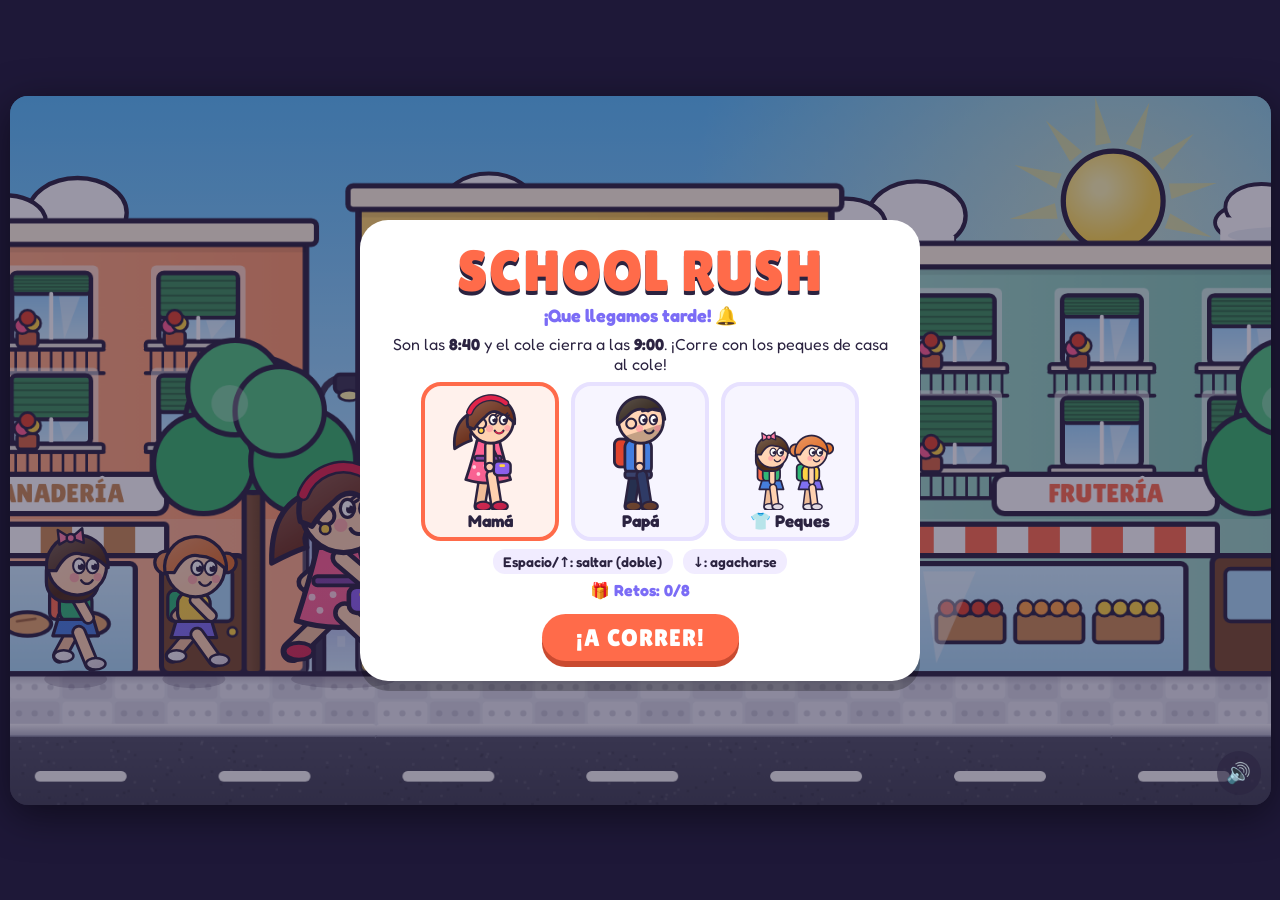
==== commit 87de078b: "README completo con capturas, licencia y fuentes incluidas README al estilo de chapas: idea, tramos," ====
--- a/index.html
+++ b/index.html
@@ -5,9 +5,9 @@
 <meta name="viewport" content="width=device-width,initial-scale=1,maximum-scale=1,user-scalable=no,viewport-fit=cover">
 <meta name="theme-color" content="#1e1838">
 <title>School Rush · ¡Que llegamos tarde!</title>
-<link rel="preconnect" href="https://fonts.googleapis.com">
-<link href="https://fonts.googleapis.com/css2?family=Fredoka:wght@400;600;700&family=Lilita+One&display=swap" rel="stylesheet">
 <style>
+@font-face{font-family:'Fredoka';src:url(fonts/Fredoka.ttf) format('truetype');font-weight:300 700;font-display:swap}
+@font-face{font-family:'Lilita One';src:url(fonts/LilitaOne-Regular.ttf) format('truetype');font-display:swap}
 :root{--ink:#2b2340;--accent:#ff6b4a;--violet:#7b6cf6;--ok:#2bb673}
 *{box-sizing:border-box;-webkit-tap-highlight-color:transparent}
 html,body{margin:0;height:100%;background:#1e1838;overflow:hidden;font-family:'Fredoka',system-ui,sans-serif;color:var(--ink);touch-action:none;user-select:none;-webkit-user-select:none}
@@ -891,7 +891,7 @@
   let best=0,rec=false;try{best=parseInt(localStorage.getItem('sr-best'))||0;if(R.score>best){localStorage.setItem('sr-best',R.score);rec=best>0;best=R.score;}}catch(e){}
   const e=$('#end');
   e.innerHTML=`<div class="card"><h1>${title}</h1><div class="stars">${'⭐'.repeat(stars)}${'☆'.repeat(3-stars)}</div><p>${msg}</p>
-    <div class="res"><span>🏆 ${R.score} puntos</span><span>🍞 ${R.toasts} tostadas</span><span>💥 ${R.hits} golpes</span></div>
+    <div class="res"><span>🏆 ${R.score} puntos</span><span>🍞 ${R.toasts} ${R.toasts===1?'tostada':'tostadas'}</span><span>💥 ${R.hits} ${R.hits===1?'golpe':'golpes'}</span></div>
     ${rec?'<p class="best">¡NUEVO RÉCORD!</p>':`<p class="best">Récord: ${best}</p>`}
     ${prizes.length?`<div class="prize">🎁 ¡Desbloqueado!<br>${prizes.join(' · ')}</div>`:`<p class="small">Retos: ${G.done.length}/${RETOS.length}</p>`}
     <button class="btn" id="again">OTRA MAÑANA</button>${prizes.length?'<button class="btn alt" id="dress">👕 VESTIR PEQUES</button>':'<button class="btn alt" id="tomenu">MENÚ</button>'}</div>`;
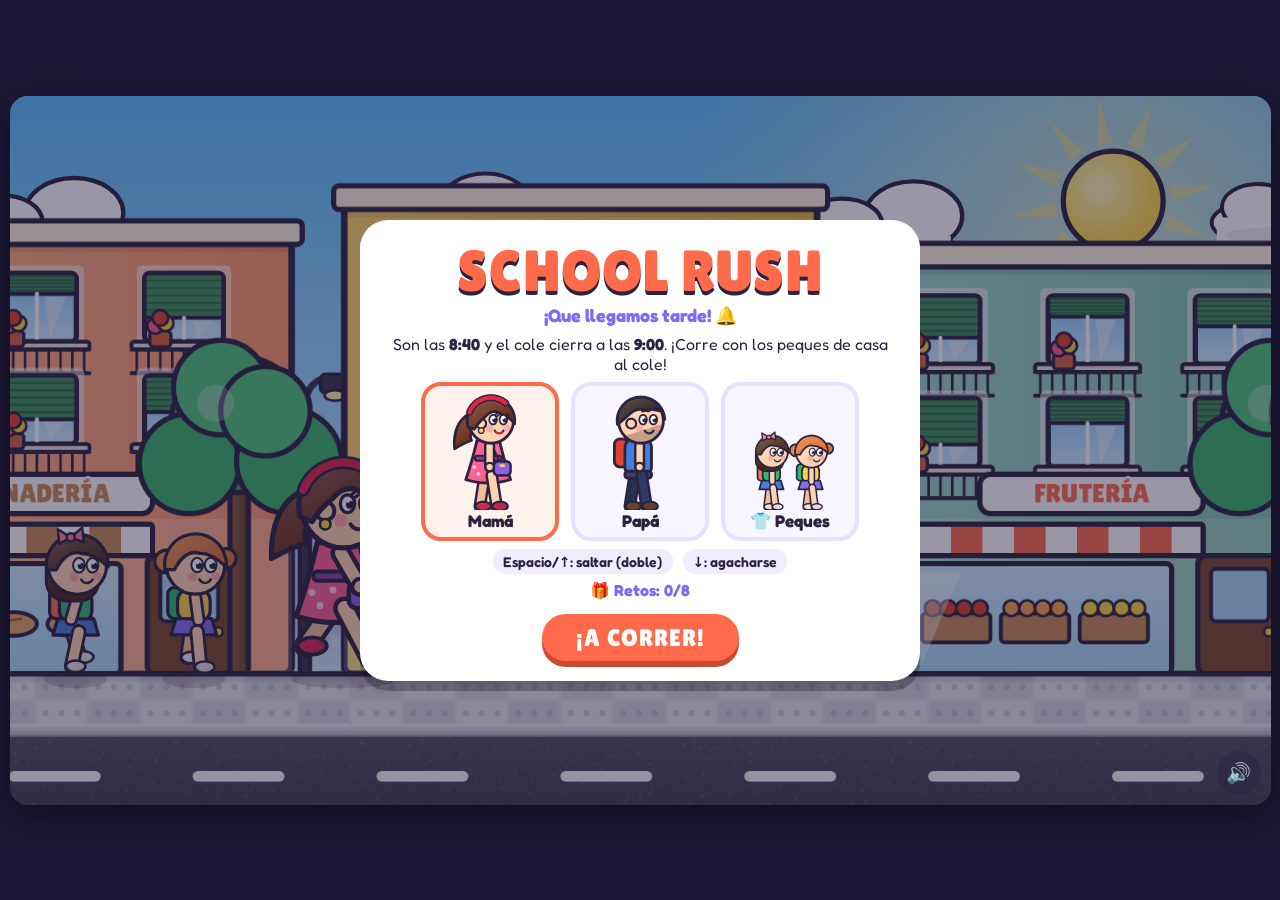
==== commit 12c77ef2: "Calles de Sanse y Alcobendas, toro de los encierros y nombre del cole editable Sanse en fiestas: ayu" ====
--- a/index.html
+++ b/index.html
@@ -44,6 +44,8 @@
 .hero.kids canvas{width:110px;height:120px}
 .card.wide{width:min(680px,96%)}
 .card.wide h1{font-size:34px}
+.school{display:flex;gap:8px;align-items:center;justify-content:center;margin:4px 0;font-weight:700;font-size:15px}
+.school input{font:inherit;font-size:15px;width:200px;padding:4px 10px;border-radius:12px;border:3px solid #e7e1ff}
 .tabs{display:flex;gap:8px;justify-content:center;margin:6px 0}
 .tab{font:inherit;font-weight:700;font-size:16px;border:3px solid #e7e1ff;background:#f7f5ff;border-radius:999px;padding:4px 16px;cursor:pointer;color:var(--ink)}
 .tab.sel{border-color:var(--accent);background:#fff1ec}
@@ -106,7 +108,7 @@
 
 const W=960,H=540,GY=440;
 const START=8*60+40,BELL=9*60,SEC_PER_MIN=5.5;
-const D=30000,B1=9000,B2=24000;           // longitud y fronteras casa|calle|cole
+const D=30000,B1=9000,BM=17100,B2=24000;           // longitud y fronteras casa|calle|cole
 const PX=250;                              // posición de la mamá en pantalla
 const OL='#2b2340';
 
@@ -339,7 +341,10 @@
 ];
 const DEF_KIDS=[{name:'Sofía',style:'coletas',hair:'#e0702a',top:'#ffd23f',bottom:'#7b6cf6',bag:'#2bb673',acc:'none'},
                 {name:'Leo',style:'melena',hair:'#4a2a14',top:'#2bb673',bottom:'#3d7be0',bag:'#ff6b4a',acc:'lazo'}];
-G.kids=JSON.parse(JSON.stringify(DEF_KIDS));G.done=[];
+G.kids=JSON.parse(JSON.stringify(DEF_KIDS));G.done=[];G.school='';
+try{G.school=(localStorage.getItem('sr-cole')||'').slice(0,28);}catch(e){}
+const schoolSign=()=>G.school?('COLEGIO '+G.school).toUpperCase():'COLEGIO';
+const alCole=()=>G.school?' al cole '+esc(G.school):'';
 try{
   const k=JSON.parse(localStorage.getItem('sr-kids'));if(Array.isArray(k)&&k.length===2)G.kids=k.map((x,i)=>Object.assign({},DEF_KIDS[i],x));
   else{const n=JSON.parse(localStorage.getItem('sr-names'));if(Array.isArray(n))n.forEach((v,i)=>{if(G.kids[i])G.kids[i].name=v;});}
@@ -559,7 +564,7 @@
     const ex=x+S/2;rr(ex-110,h-170,220,170,10,'#c4503a',5);
     ctx.beginPath();ctx.moveTo(ex-80,h);ctx.lineTo(ex-80,h-110);ctx.arc(ex,h-110,80,Math.PI,0);ctx.lineTo(ex+80,h);ctx.closePath();shape('#5a3518',5);
     seg(ex,h-190+0,ex,h,'#3a2418',4);circ(ex-12,h-60,4,'#ffd23f',2);circ(ex+12,h-60,4,'#ffd23f',2);
-    rr(ex-120,h-218,240,44,10,'#fff',5);txt('COLEGIO',ex,h-196,30,'#e0412a','center','#fff');
+    rr(ex-150,h-218,300,44,10,'#fff',5);{const name=schoolSign();ctx.font="30px 'Lilita One',system-ui,sans-serif";const mw=ctx.measureText(name).width;txt(name,ex,h-196,Math.min(30,Math.floor(30*270/Math.max(1,mw))),'#e0412a','center','#fff');}
     // torre del reloj
     rr(ex-60,10,120,100,6,'#d9644a',5);ctx.beginPath();ctx.moveTo(ex-72,14);ctx.lineTo(ex,-40);ctx.lineTo(ex+72,14);ctx.closePath();shape('#7a2e22',5);
     circ(ex,60,32,'#fff',5);for(let k=0;k<12;k++){const a=k*Math.PI/6;seg(ex+Math.cos(a)*24,60+Math.sin(a)*24,ex+Math.cos(a)*28,60+Math.sin(a)*28,OL,2);}seg(ex,60,ex,38,OL,4);seg(ex,60,ex+16,64,'#e0412a',4);
@@ -580,6 +585,120 @@
   fillR(0,0,w,10,lin(0,0,0,10,[[0,'rgba(90,40,10,.3)'],[1,'rgba(90,40,10,0)']]));
 }
 
+// ---------------- SANSE Y ALCOBENDAS ----------------
+function bricks(x,y,w,h,c1,c2,mortar){
+  fillR(x,y,w,h,mortar||'#e8c9a8');
+  for(let yy=y,r=0;yy<y+h;yy+=9,r++)for(let xx=x-(r%2)*11;xx<x+w;xx+=22){
+    const bx=Math.max(x,xx+1),bw=Math.min(x+w,xx+21)-bx;if(bw>0)fillR(bx,yy+1,bw,Math.min(7,y+h-yy-1),hash(xx*3+yy)>.5?c1:c2);}
+}
+function streetSign(x,y,t1,t2){
+  rr(x,y,150,40,6,'#fff',4);rr(x+4,y+4,142,32,4,'#2f5fb3',0);
+  txt(t1,x+75,y+(t2?14:20),t2?11:15,'#fff','center','#2f5fb3');if(t2)txt(t2,x+75,y+28,13,'#fff','center','#2f5fb3');
+}
+function stork(x,y){
+  ell(x,y+6,26,10,'#8a6a3e',3);for(let i=0;i<5;i++)seg(x-24+i*12,y+4,x-18+i*12,y+12,'#6b4a26',2);
+  ell(x+2,y-10,10,13,'#fff',3);circ(x+10,y-26,6,'#fff',3);seg(x+14,y-26,x+28,y-22,'#ff7a1a',3);seg(x+3,y-20,x+8,y-24,OL,0);
+  ctx.beginPath();ctx.moveTo(x-6,y-14);ctx.lineTo(x-14,y-2);ctx.lineTo(x+2,y-2);ctx.closePath();shape(OL,0);
+}
+function church(x,base,brickA,brickB,roof){
+  // nave
+  bricks(x,base-170,240,170,brickA,brickB);rr(x,base-170,240,170,4,null,4);
+  ctx.beginPath();ctx.moveTo(x-10,base-170);ctx.lineTo(x+120,base-220);ctx.lineTo(x+250,base-170);ctx.closePath();shape(roof,4);
+  rr(x+90,base-110,60,110,30,'#5a3518',4);rr(x+86,base-116,68,10,4,'#e8dcc6',3);
+  [x+30,x+190].forEach(wx=>{rr(wx,base-140,24,48,12,'#ffd77a',3);seg(wx+12,base-140,wx+12,base-92,OL,2);});
+  // torre
+  const tx=x+250;bricks(tx,base-330,80,330,brickA,brickB);rr(tx,base-330,80,330,3,null,4);
+  for(let s=0;s<3;s++)fillR(tx,base-330+s*110,80,8,'#e8dcc6');
+  for(let k=0;k<2;k++){rr(tx+10+k*34,base-310,26,48,13,'#2b2340',3);}
+  circ(tx+40,base-200,18,'#fff',4);seg(tx+40,base-200,tx+40,base-212,OL,3);seg(tx+40,base-200,tx+48,base-196,OL,3);
+  ctx.beginPath();ctx.moveTo(tx-6,base-330);ctx.lineTo(tx+40,base-390);ctx.lineTo(tx+86,base-330);ctx.closePath();shape('#5b6475',4);
+  seg(tx+40,base-390,tx+40,base-418,OL,4);seg(tx+30,base-408,tx+50,base-408,OL,4);
+  stork(tx+40,base-430+8);
+}
+function artSanseMid(w,h){
+  const base=h;
+  // casas bajas del casco al fondo
+  for(let x=0;x<w;x+=170){const hh=150+hash(x)*60;rr(x,base-hh-40,160,hh+40,4,hash(x+1)>.5?'#f4ead6':'#efe0c4',3);ctx.beginPath();ctx.moveTo(x-6,base-hh-40);ctx.lineTo(x+80,base-hh-74);ctx.lineTo(x+166,base-hh-40);ctx.closePath();shape('#c2553a',3);}
+  // ---- Ayuntamiento con soportales ----
+  const ax=60,aw=560,top=base-300;
+  rr(ax,top,aw,300,6,lin(ax,0,ax+aw,0,[[0,'#f6e7c8'],[1,'#ecd7ae']]),5);
+  rr(ax-10,top-16,aw+20,20,4,'#fff6e6',4);
+  // espadaña con reloj y campana
+  ctx.beginPath();ctx.moveTo(ax+aw/2-70,top-16);ctx.lineTo(ax+aw/2-70,top-90);ctx.quadraticCurveTo(ax+aw/2,top-130,ax+aw/2+70,top-90);ctx.lineTo(ax+aw/2+70,top-16);ctx.closePath();shape('#f6e7c8',5);
+  circ(ax+aw/2,top-60,24,'#fff',4);seg(ax+aw/2,top-60,ax+aw/2,top-76,OL,3);seg(ax+aw/2,top-60,ax+aw/2+10,top-54,'#e0412a',3);
+  rr(ax+aw/2-12,top-118,24,22,10,'#2b2340',3);ctx.beginPath();ctx.arc(ax+aw/2,top-104,8,Math.PI,0);ctx.lineTo(ax+aw/2+9,top-96);ctx.lineTo(ax+aw/2-9,top-96);ctx.closePath();shape('#d4a017',2);
+  // planta alta: balcones con banderas
+  for(let k=0;k<5;k++){const bx=ax+30+k*106;
+    rr(bx,top+30,60,80,4,lin(0,top+30,0,top+110,[[0,'#7fc8ff'],[1,'#cfeeff']]),4);seg(bx+30,top+30,bx+30,top+110,'#fff',4);
+    rr(bx-10,top+108,80,6,2,'#d9c9a8',3);for(let b=0;b<9;b++)seg(bx-6+b*9,top+114,bx-6+b*9,top+132,OL,2);seg(bx-10,top+132,bx+70,top+132,OL,3);}
+  // banderas en el balcón central
+  [['#c60b1e','#ffc400'],['#c60b1e','#c60b1e'],['#fff','#2f5fb3']].forEach(([c1,c2],i)=>{const fx=ax+aw/2-40+i*40;seg(fx,top+120,fx-14,top+60,'#8a8a99',3);
+    ctx.save();ctx.translate(fx-14,top+60);ctx.rotate(-.35);rr(0,0,34,24,2,c1,2.5);if(c2!==c1)fillR(1,7,32,10,c2);ctx.restore();});
+  rr(ax+aw/2-110,top+150,220,28,6,'#fff',3);txt('AYUNTAMIENTO',ax+aw/2,top+164,17,'#7a4a2a','center','#fff');
+  // soportales
+  const sy=base-120;fillR(ax,sy,aw,120,'#5a4630');
+  for(let k=0;k<7;k++){const cx=ax+k*(aw/7);rr(cx,sy,aw/7,120,0,null,0);
+    ctx.beginPath();ctx.moveTo(cx,sy);ctx.lineTo(cx,base);ctx.lineTo(cx+12,base);ctx.lineTo(cx+12,sy+46);ctx.arc(cx+aw/14,sy+46,aw/14-12,Math.PI,0);ctx.lineTo(cx+aw/7-12,base);ctx.lineTo(cx+aw/7,base);ctx.lineTo(cx+aw/7,sy);ctx.closePath();shape('#ecd7ae',3);}
+  for(let k=0;k<7;k++){const cx=ax+12+k*(aw/7);rr(cx+10,base-60,aw/7-44,40,4,'rgba(255,220,150,.5)',0);}
+  // ---- iglesia (inspirada en las del casco) ----
+  church(720,base,'#d9875e','#c97248','#a8432c');
+  // ---- calle con tiendas y fiestas ----
+  const shops=[{t:'CHURRERÍA',c:'#e0702a'},{t:'PEÑA TAURINA',c:'#c60b1e'},{t:'MERCERÍA',c:'#7b6cf6'},{t:'BAR',c:'#2bb673'}];
+  for(let i=0;i<4;i++){
+    const x=1120+i*320,tp=base-250-hash(i+40)*40,sh=shops[i];
+    rr(x,tp,300,base-tp,5,i%2?'#fff4e2':'#f9e6c4',4);
+    for(let f=0;f<2;f++)for(let k=0;k<3;k++){const wx=x+26+k*92,wy=tp+24+f*70;rr(wx,wy,56,48,3,'#cfeeff',3);rr(wx-4,wy-4,64,8,3,'#7a4a2a',3);
+      rr(wx-8,wy+48,72,8,2,'#7a4a2a',3);rr(wx+6,wy+40,14,10,3,'#d5643f',2);circ(wx+10,wy+36,6,'#e0412a',2);circ(wx+18,wy+34,6,'#ff5d8f',2);}
+    rr(x+20,base-110,170,110,4,'#cfeeff',4);rr(x+210,base-104,64,104,5,'#7a4a2a',4);
+    rr(x+30,base-150,240,32,8,'#fff',4);txt(sh.t,x+150,base-134,17,sh.c,'center','#fff');
+    if(i===0){for(let j=0;j<5;j++){ctx.beginPath();ctx.arc(x+50+j*28,base-40,10,0,Math.PI*1.6);ctx.lineWidth=7;ctx.strokeStyle='#e8a54a';ctx.stroke();}}
+    if(i===1){[x+40,x+110].forEach(px=>{rr(px,base-100,58,76,3,'#fff4c2',3);fillR(px+6,base-94,46,10,'#c60b1e');txt('FIESTAS',px+29,base-62,10,'#c60b1e','center','#fff4c2');txt('ENCIERROS',px+29,base-46,9,OL,'center','#fff4c2');
+      ell(px+29,base-80,12,7,OL,0);seg(px+18,base-86,px+12,base-92,OL,3);seg(px+40,base-86,px+46,base-92,OL,3);});}
+    if(i===2)streetSign(x+70,tp+170,'CALLE','REAL');
+  }
+  // banderines de fiestas
+  for(let gx=0;gx<w;gx+=200){ctx.beginPath();ctx.moveTo(gx,96);ctx.quadraticCurveTo(gx+100,140,gx+200,96);ctx.lineWidth=2;ctx.strokeStyle=OL;ctx.stroke();
+    for(let k=1;k<10;k++){const t=k/10,px=gx+200*t,py=96+4*44*t*(1-t);ctx.beginPath();ctx.moveTo(px-7,py);ctx.lineTo(px+7,py);ctx.lineTo(px,py+16);ctx.closePath();shape(['#e0412a','#ffd23f','#2bb673','#3d7be0','#ff5d8f'][k%5],1.5);}}
+}
+function artSanseFence(w,h){
+  for(let x=0;x<w;x+=120){rr(x+4,0,14,h,3,lin(x,0,x+14,0,[[0,'#c99560'],[1,'#a8743f']]),3);rr(x+64,0,14,h,3,lin(x,0,x+14,0,[[0,'#c99560'],[1,'#a8743f']]),3);}
+  [10,30,50].forEach(y=>{rr(0,y,w,12,3,lin(0,y,0,y+12,[[0,'#e2b47e'],[1,'#c08a52']]),3);});
+}
+function artAlcoMid(w,h){
+  const base=h;
+  // bloques de ladrillo visto con toldos
+  const blocks=[[0,330],[330,300],[1190,340],[1560,320],[1910,300]];
+  blocks.forEach(([x,bw],i)=>{
+    const tp=60+hash(i+70)*40,floors=Math.floor((base-120-tp)/62);
+    bricks(x+10,tp,bw-20,base-tp,'#c8673f','#b75a35','#e2b48f');rr(x+10,tp,bw-20,base-tp,4,null,5);
+    rr(x+4,tp-12,bw-8,14,3,'#e8e0d4',4);
+    for(let f=0;f<floors;f++)for(let k=0;k<Math.floor((bw-40)/86);k++){
+      const wx=x+30+k*86,wy=tp+20+f*62;
+      rr(wx,wy,60,40,3,lin(0,wy,0,wy+40,[[0,'#8fd0ff'],[1,'#d8f2ff']]),3);seg(wx+30,wy,wx+30,wy+40,'#c9ccd6',3);
+      const awn=hash(i*31+f*7+k)>.45;
+      if(awn){const c=['#2bb673','#ff9f43','#3d7be0'][(i+f+k)%3];ctx.beginPath();ctx.moveTo(wx-6,wy-4);ctx.lineTo(wx+66,wy-4);ctx.lineTo(wx+72,wy+18);ctx.lineTo(wx-12,wy+18);ctx.closePath();shape(c,3);for(let s=0;s<5;s++)fillR(wx-8+s*16,wy+2,6,14,'rgba(255,255,255,.45)');}
+      rr(wx-6,wy+40,72,6,2,'#e8e0d4',2.5);
+      if(hash(i+f*5+k*3)>.8){rr(wx+64,wy+14,20,14,3,'#e8e8f0',2.5);circ(wx+74,wy+21,4,'#9aa0b5',1.5);}
+    }
+    // planta baja: portal y local
+    rr(x+30,base-96,110,96,4,'#cfeeff',4);rr(x+bw-110,base-110,70,110,5,'#7a4a2a',4);circ(x+bw-50,base-56,3,'#ffd23f',2);
+    if(i===0)streetSign(x+60,base-160,'C/ MARQUESA','VIUDA DE ALDAMA');
+    if(i===2){rr(x+30,base-136,170,30,8,'#fff',4);txt('PANADERÍA',x+115,base-121,17,'#c98a52','center','#fff');}
+    if(i===3){rr(x+30,base-136,170,30,8,'#fff',4);txt('FARMACIA',x+115,base-121,17,'#2bb673','center','#fff');rr(x+100,base-180,40,14,3,'#2bb673',3);rr(x+113,base-193,14,40,3,'#2bb673',3);}
+    if(i===4){rr(x+30,base-136,170,30,8,'#fff',4);txt('FRUTERÍA',x+115,base-121,17,'#ff6b4a','center','#fff');}
+  });
+  // iglesia de ladrillo entre bloques
+  church(700,base,'#d27a4c','#bf6a3e','#9a3b28');
+  // boca de metro línea 10
+  const mx=2260;rr(mx,base-60,180,60,4,'#d7d9e4',4);for(let s=0;s<5;s++)seg(mx+20,base-50+s*10,mx+160,base-50+s*10,'#9a9db0',3);
+  seg(mx,base-60,mx,base-90,'#9aa0b5',5);seg(mx,base-90,mx+180,base-90,'#9aa0b5',5);seg(mx+180,base-60,mx+180,base-90,'#9aa0b5',5);
+  rr(mx+40,base-230,10,170,3,'#3a3550',3);rr(mx-10,base-286,160,62,10,'#fff',4);
+  rr(mx-4,base-280,40,50,8,'#2f5fb3',0);txt('M',mx+16,base-255,30,'#fff','center','#2f5fb3');
+  txt('METRO',mx+90,base-268,18,'#2f5fb3','center','#fff');txt('Marqués de la',mx+90,base-250,11,OL,'center','#fff');txt('Valdavia · L10',mx+90,base-236,11,OL,'center','#fff');
+  // árboles de avenida
+  [[640,'#2f9e5b'],[1100,'#38b36a'],[2180,'#2f9e5b']].forEach(([tx,c])=>{rr(tx-7,base-150,14,150,4,'#7a4a2a',4);circ(tx,base-190,48,c,4);circ(tx-34,base-160,32,'#4fc47e',4);circ(tx+34,base-162,34,'#4fc47e',4);});
+}
+
 function buildArt(){
   ART.casaWall=mkLayer(1920,GY,artCasaWall);
   ART.casaFloor=mkLayer(560,H-GY,artCasaFloor);
@@ -587,6 +706,9 @@
   ART.calleMid=mkLayer(2400,GY,artCalleMid);
   ART.calleWalk=mkLayer(560,H-GY,artCalleWalk);
   ART.coleMid=mkLayer(1920,GY,artColeMid);
+  ART.sanseMid=mkLayer(2400,GY,artSanseMid);
+  ART.sanseFence=mkLayer(480,64,artSanseFence);
+  ART.alcoMid=mkLayer(2400,GY,artAlcoMid);
   ART.coleFence=mkLayer(480,64,artColeFence);
   ART.coleGround=mkLayer(480,H-GY,artColeGround);
 }
@@ -615,6 +737,16 @@
   blit(ART.calleMid,.55,cam,0);
   blit(ART.calleWalk,1,cam,GY);seg(0,GY,W,GY,OL,4);
 }
+function bgSanse(cam){
+  sky('#58bdfd','#d6f1ff');clouds(cam,.08,40);
+  blit(ART.calleFar,.2,cam,0);blit(ART.sanseMid,.5,cam,0);blit(ART.sanseFence,.85,cam,GY-64);
+  blit(ART.calleWalk,1,cam,GY);seg(0,GY,W,GY,OL,4);
+}
+function bgAlco(cam){
+  sky('#58bdfd','#d6f1ff');clouds(cam,.08,40);
+  blit(ART.calleFar,.2,cam,0);blit(ART.alcoMid,.55,cam,0);
+  blit(ART.calleWalk,1,cam,GY);seg(0,GY,W,GY,OL,4);
+}
 function bgCole(cam){
   sky('#62c4ff','#e0f6ff');clouds(cam,.08,50);
   blit(ART.coleMid,.5,cam,0);
@@ -622,8 +754,8 @@
   blit(ART.coleGround,1,cam,GY);seg(0,GY,W,GY,OL,4);
 }
 
-const BG={casa:bgCasa,calle:bgCalle,cole:bgCole};
-const secAt=x=>x<B1?'casa':x<B2?'calle':'cole';
+const BG={casa:bgCasa,calle:bgCalle,sanse:bgSanse,alco:bgAlco,cole:bgCole};
+const secAt=x=>x<B1?'casa':x<BM?'sanse':x<B2?'alco':'cole';
 
 // puerta de salida y entrada al cole (marcas entre tramos)
 function drawFrontDoor(sx){
@@ -705,12 +837,25 @@
     ctx.beginPath();ctx.moveTo(x+10,GY-54);ctx.quadraticCurveTo(x+10,GY-92,x+50,GY-90);ctx.lineTo(x+50,GY-54);ctx.closePath();shape('#5b4bd6',4);
     circ(x+62,GY-62,13,SKIN,3);circ(x+58,GY-64,2,OL,0);circ(x+66,GY-58,4,'#ff9ec0',0);
     seg(x+80,GY-50,x+100,GY-84,OL,5);}},
+  fence:{w:46,h:66,kind:'low',init:o=>{o.y=GY-66;},draw(o,x){
+    rr(x+2,GY-66,12,66,3,'#b07c48',3);rr(x+32,GY-66,12,66,3,'#b07c48',3);
+    [GY-58,GY-38,GY-18].forEach(y=>rr(x-6,y,58,11,3,'#e2b47e',3));}},
+  bull:{w:108,h:76,kind:'low',vx:-175,init:o=>{o.y=GY-76;},draw(o,x){
+    const t=o.t*16,l=Math.sin(t)*12;
+    [x+24,x+44,x+74,x+92].forEach((lx,i)=>limb(lx,GY-30,lx+(i%2?l:-l),GY-3,'#2b2340',9));
+    ell(x+62,GY-40,44,24,'#3a3043',4);ell(x+70,GY-46,26,10,'rgba(255,255,255,.12)',0);
+    ctx.beginPath();ctx.moveTo(x+104,GY-48);ctx.quadraticCurveTo(x+122,GY-58+l*.4,x+118,GY-30);ctx.lineWidth=5;ctx.strokeStyle=OL;ctx.stroke();
+    ell(x+14,GY-50,22,18,'#3a3043',4);ell(x-2,GY-44,10,8,'#c98a8a',3);circ(x-5,GY-45,1.8,OL,0);circ(x+1,GY-45,1.8,OL,0);
+    [[x+6,-1],[x+24,1]].forEach(([hx,d])=>{ctx.beginPath();ctx.moveTo(hx,GY-64);ctx.quadraticCurveTo(hx+d*4-10,GY-86,hx-12+d*20,GY-92);ctx.lineWidth=7;ctx.strokeStyle=OL;ctx.stroke();ctx.lineWidth=4;ctx.strokeStyle='#f5ecd6';ctx.stroke();});
+    ell(x+8,GY-56,5,6,'#fff',2);circ(x+7,GY-55,2.5,OL,0);
+    ctx.beginPath();ctx.moveTo(x+30,GY-40);ctx.lineTo(x+52,GY-40);ctx.lineTo(x+44,GY-28);ctx.closePath();shape('#e0412a',2.5);
+    if((o.t*3|0)%2){ctx.globalAlpha=.5;for(let i=0;i<3;i++)circ(x+112+i*14,GY-6-i*3,6-i,'#c9a27a',0);ctx.globalAlpha=1;}}},
   schoolball:{w:46,h:46,kind:'low',vx:-210,init:o=>{o.y=GY-46;},draw(o,x){
     const cx=x+23,cy=GY-23;circ(cx,cy,23,'#fff',4);ctx.save();ctx.translate(cx,cy);ctx.rotate(-o.t*10);
     ctx.beginPath();for(let i=0;i<5;i++){const a=i*Math.PI*2/5;ctx.lineTo(Math.cos(a)*8,Math.sin(a)*8);}ctx.closePath();shape(OL,0);
     for(let i=0;i<5;i++){const a=i*Math.PI*2/5;seg(Math.cos(a)*8,Math.sin(a)*8,Math.cos(a)*20,Math.sin(a)*20,OL,3);}ctx.restore();}},
 };
-const POOL={casa:['lego','ball','cat','clothes','basket','lego'],calle:['puddle','dog','trash','pigeon','plank','stroller'],cole:['schoolball','puddle','pigeon','stroller','schoolball']};
+const POOL={casa:['lego','ball','cat','clothes','basket','lego'],sanse:['fence','bull','puddle','dog','pigeon','stroller','fence'],alco:['puddle','dog','trash','pigeon','plank','stroller'],cole:['schoolball','puddle','pigeon','stroller','schoolball']};
 
 // ---------- objetos ----------
 function drawToast(x,y,t){
@@ -751,7 +896,7 @@
 function spawn(){
   while(R.gen<R.dist+W+700){
     const x=R.gen;
-    const blocked=R.moments.some(m=>x>m.at-1100&&x<m.at+250)||[B1,B2].some(b=>x>b-450&&x<b+350)||x>D-1200;
+    const blocked=R.moments.some(m=>x>m.at-1100&&x<m.at+250)||[B1,BM,B2].some(b=>x>b-450&&x<b+350)||x>D-1200;
     if(blocked){R.gen+=120;continue;}
     const sec=secAt(x);
     if(x>R.nextPow){R.items.push({kind:'power',type:pick(Object.keys(POWERS)),x:x,y:GY-170});R.nextPow=x+rnd(3800,5200);R.gen+=420;continue;}
@@ -774,7 +919,7 @@
   sfx('hit');puff(PX+10,p.y-60,'#fff',14,220);
   say('+1 MIN',PX,p.y-190,'#ff6b6b',32);
   const ki=[1,0].find(i=>R.kids[i].trip<=0);if(ki!==undefined){const k=R.kids[ki];k.trip=1.4;k.dx-=10;setTimeout(()=>{if(R&&G.state==='play')say('¡ESPERA, '+(G.hero==='mama'?'MAMÁ':'PAPÁ')+'!',Math.max(150,PX+k.dx),GY-150,'#ffd23f',22);},250);}
-  const MSG={lego:'¡AY! ¡Un Lego!',ball:'¡Pelotazo!',cat:'¡Fsss! ¡El gato!',clothes:'¡Calzoncillo en la cara!',basket:'¡Cesto de ropa!',puddle:'¡Plaf! ¡Charco!',dog:'¡El perro quiere jugar!',trash:'¡Contra el cubo!',pigeon:'¡Palomas!',plank:'¡Coscorrón!',stroller:'¡Perdón, perdón!',schoolball:'¡Balonazo!'};
+  const MSG={fence:'¡Contra la talanquera!',bull:'¡Que viene el toro! 🐂',lego:'¡AY! ¡Un Lego!',ball:'¡Pelotazo!',cat:'¡Fsss! ¡El gato!',clothes:'¡Calzoncillo en la cara!',basket:'¡Cesto de ropa!',puddle:'¡Plaf! ¡Charco!',dog:'¡El perro quiere jugar!',trash:'¡Contra el cubo!',pigeon:'¡Palomas!',plank:'¡Coscorrón!',stroller:'¡Perdón, perdón!',schoolball:'¡Balonazo!'};
   say(MSG[o.type]||'¡Ay!',PX+60,p.y-230,'#fff',24);
 }
 function startMoment(m){
@@ -824,7 +969,7 @@
   R.speed+=(target-R.speed)*Math.min(1,dt*3);
   const dd=R.speed*dt;R.dist+=dd;
   // tramo
-  const sec=secAt(R.dist+PX);if(sec!==R.sec){R.sec=sec;R.banner={txt:sec==='calle'?'¡A LA CALLE!':'¡EL COLE!',t:1.6};sfx('power');}
+  const sec=secAt(R.dist+PX);if(sec!==R.sec){R.sec=sec;R.banner={txt:{sanse:'¡SANSE!',alco:'¡ALCOBENDAS!',cole:G.school?'¡'+G.school.toUpperCase()+'!':'¡EL COLE!'}[sec]||'',t:1.8};sfx('power');}
   // momentos
   const m=R.moments.find(m=>!m.done&&R.dist>=m.at);if(m){startMoment(m);return;}
   // power-up
@@ -880,8 +1025,8 @@
   G.state='end';stopMusic();
   const arr=Math.floor(R.clock),diff=BELL-arr;
   let stars,title,msg;
-  if(diff>=2){stars=3;title='¡FAMILIA PUNTUAL!';msg=`Llegáis a las <b>${fmt(arr)}</b>. Hasta el conserje aplaude 👏`;}
-  else if(diff>=0){stars=2;title='¡POR LOS PELOS!';msg=`Entráis a las <b>${fmt(arr)}</b>, con la campana sonando 🔔`;}
+  if(diff>=2){stars=3;title='¡FAMILIA PUNTUAL!';msg=`Llegáis${alCole()} a las <b>${fmt(arr)}</b>. Hasta el conserje aplaude 👏`;}
+  else if(diff>=0){stars=2;title='¡POR LOS PELOS!';msg=`Entráis${alCole()} a las <b>${fmt(arr)}</b>, con la campana sonando 🔔`;}
   else{stars=1;title='¡LLEGAMOS TARDE!';msg=`Son las <b>${fmt(arr)}</b>… ${-diff} min tarde. ¡Mañana lo bordáis!`;}
   const got=[];const chk=(id,c)=>{if(c&&!G.done.includes(id)){G.done.push(id);got.push(id);}};
   chk('first',true);chk('stars3',stars===3);chk('mult5',R.st.maxMult>=5);chk('toast100',R.toasts>=100);
@@ -907,7 +1052,7 @@
 function drawScene(){
   const cam=R?R.dist:G.t*200;
   // fondos por tramos con recorte en las fronteras
-  const ranges=[['casa',-1e9,B1],['calle',B1,B2],['cole',B2,1e12]];
+  const ranges=[['casa',-1e9,B1],['sanse',B1,BM],['alco',BM,B2],['cole',B2,1e12]];
   ranges.forEach(([k,a,b])=>{const sa=a-cam,sb=b-cam;if(sb<0||sa>W)return;ctx.save();ctx.beginPath();ctx.rect(Math.max(0,sa),0,Math.min(W,sb)-Math.max(0,sa),H);ctx.clip();BG[k](cam);ctx.restore();});
   const d1=B1-cam;if(d1>-200&&d1<W+50)drawFrontDoor(d1-60);
 }
@@ -971,7 +1116,7 @@
   // progreso
   const px0=300,pw=360,pr=clamp(R.dist/D,0,1);
   rr(px0,30,pw,16,8,'rgba(43,35,64,.55)',0);rr(px0,30,Math.max(16,pw*pr),16,8,'#7cff7c',3);
-  [[0,'🏠'],[B1/D,'🌳'],[B2/D,'🏫']].forEach(([f,e])=>{ctx.font='22px system-ui';ctx.textAlign='center';ctx.textBaseline='middle';ctx.fillText(e,px0+pw*f+(f?0:-4),20);});
+  [[0,'🏠'],[B1/D,'🎉'],[BM/D,'🚇'],[B2/D,'🏫']].forEach(([f,e])=>{ctx.font='22px system-ui';ctx.textAlign='center';ctx.textBaseline='middle';ctx.fillText(e,px0+pw*f+(f?0:-4),20);});
   circ(px0+pw*pr,38,13,SKIN,3);circ(px0+pw*pr,32,10,HEROES[G.hero].hair,0);circ(px0+pw*pr,38,10,SKIN,0);circ(px0+pw*pr+4,37,2,OL,0);
   // puntos
   rr(W-226,14,160,56,16,'#fff',5);drawToast(W-196,42,0);txt(String(R.score),W-120,42,30,OL,'center','#fff');
@@ -1083,6 +1228,7 @@
       return isColor?`<button class="sw ${sel?'sel':''} ${lk?'locked':''}" data-k="${key}" data-v="${o.id}" data-lock="${lk?esc(lockTxt(o.lock)):''}" style="background:${bg}" aria-label="${key}"></button>`
                     :`<button class="tb ${sel?'sel':''} ${lk?'locked':''}" data-k="${key}" data-v="${o.id}" data-lock="${lk?esc(lockTxt(o.lock)):''}">${o.lbl}${lk?'<i>🔒</i>':''}</button>`;}).join('')}</div></div>`;
   c.innerHTML=`<div class="card wide"><h1>LOS PEQUES</h1>
+    <div class="school"><label for="cole">🏫 Nombre del cole</label><input id="cole" maxlength="28" placeholder="Ej.: San Pedro" value="${esc(G.school)}"></div>
     <div class="tabs">${G.kids.map((k,i)=>`<button class="tab ${i===editK?'sel':''}" data-i="${i}">${esc(k.name)}</button>`).join('')}</div>
     <div class="editor"><div class="pv"><canvas id="pv" width="240" height="250"></canvas><input id="kname" maxlength="12" value="${esc(K.name)}" aria-label="Nombre"></div>
       <div class="rows">${row('style','Peinado')}${row('hair','Pelo',1)}${row('top','Camiseta',1)}${row('bag','Mochila',1)}${row('acc','Extra')}</div></div>
@@ -1097,6 +1243,7 @@
   c.querySelectorAll('[data-k]').forEach(b=>b.onclick=()=>{
     if(b.classList.contains('locked')){$('#hint').innerHTML='🔒 Se desbloquea: <b>'+b.dataset.lock+'</b>';sfx('bad');return;}
     G.kids[editK][b.dataset.k]=b.dataset.v;saveKids();sfx('tap');custom();});
+  let colT;$('#cole').oninput=e=>{G.school=e.target.value.trim();try{localStorage.setItem('sr-cole',G.school);}catch(err){}clearTimeout(colT);colT=setTimeout(()=>{try{ART.coleMid=mkLayer(1920,GY,artColeMid);}catch(err){}},400);};
   $('#kname').oninput=e=>{G.kids[editK].name=e.target.value.trim()||('Peque '+(editK+1));saveKids();c.querySelector('.tab.sel').textContent=G.kids[editK].name;};
   $('#kdone').onclick=()=>{sfx('tap');c.classList.add('hidden');menu();};
 }
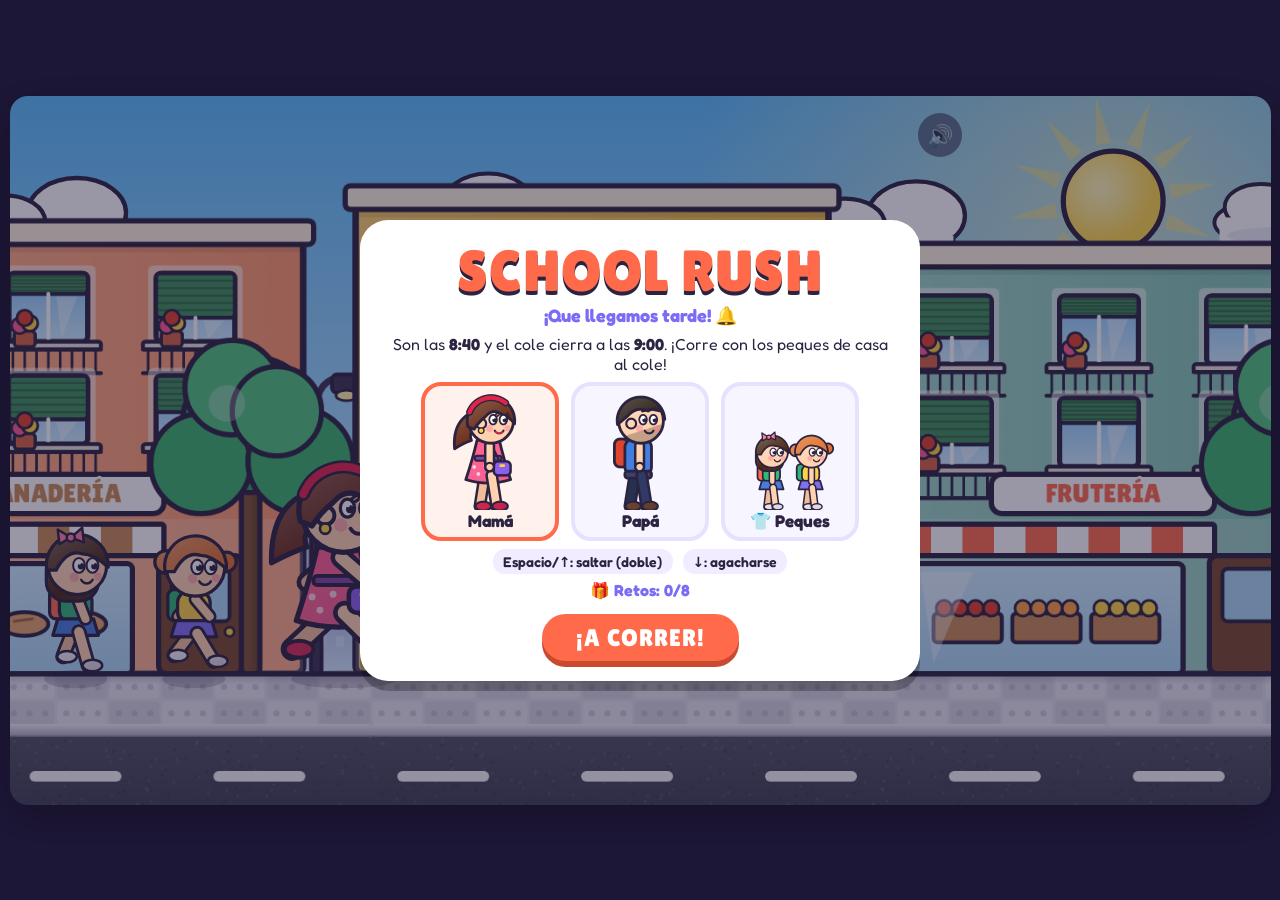
==== commit f7be4813: "Jugable en el móvil: botones táctiles, modo vertical y app sin internet Botones grandes de saltar y " ====
--- a/index.html
+++ b/index.html
@@ -4,17 +4,24 @@
 <meta charset="utf-8">
 <meta name="viewport" content="width=device-width,initial-scale=1,maximum-scale=1,user-scalable=no,viewport-fit=cover">
 <meta name="theme-color" content="#1e1838">
+<meta name="mobile-web-app-capable" content="yes">
+<meta name="apple-mobile-web-app-capable" content="yes">
+<meta name="apple-mobile-web-app-status-bar-style" content="black-translucent">
+<meta name="apple-mobile-web-app-title" content="School Rush">
+<link rel="manifest" href="manifest.webmanifest">
+<link rel="icon" href="icons/icon-192.png">
+<link rel="apple-touch-icon" href="icons/icon-192.png">
 <title>School Rush · ¡Que llegamos tarde!</title>
 <style>
 @font-face{font-family:'Fredoka';src:url(fonts/Fredoka.ttf) format('truetype');font-weight:300 700;font-display:swap}
 @font-face{font-family:'Lilita One';src:url(fonts/LilitaOne-Regular.ttf) format('truetype');font-display:swap}
 :root{--ink:#2b2340;--accent:#ff6b4a;--violet:#7b6cf6;--ok:#2bb673}
 *{box-sizing:border-box;-webkit-tap-highlight-color:transparent}
-html,body{margin:0;height:100%;background:#1e1838;overflow:hidden;font-family:'Fredoka',system-ui,sans-serif;color:var(--ink);touch-action:none;user-select:none;-webkit-user-select:none}
+html,body{margin:0;height:100%;background:#1e1838;overflow:hidden;overscroll-behavior:none;font-family:'Fredoka',system-ui,sans-serif;color:var(--ink);touch-action:none;user-select:none;-webkit-user-select:none;-webkit-touch-callout:none}
 #wrap{position:fixed;inset:0;display:flex;align-items:center;justify-content:center}
 #game{position:relative;border-radius:18px;overflow:hidden;box-shadow:0 10px 40px rgba(0,0,0,.5)}
 canvas{display:block;width:100%;height:100%}
-.overlay{position:absolute;inset:0;display:flex;align-items:center;justify-content:center;background:rgba(30,24,56,.45);padding:10px}
+.overlay{position:fixed;inset:0;z-index:30;display:flex;align-items:center;justify-content:center;background:rgba(30,24,56,.45);padding:10px}
 .overlay.hidden{display:none}
 .card{background:#fff;border-radius:28px;padding:18px 24px;text-align:center;width:min(560px,94%);max-height:96%;overflow:auto;box-shadow:0 10px 0 rgba(0,0,0,.25)}
 h1{font-family:'Lilita One',system-ui,sans-serif;font-weight:400;font-size:clamp(34px,7vw,58px);line-height:1;color:var(--accent);margin:4px 0;letter-spacing:1px;text-shadow:0 4px 0 var(--ink)}
@@ -35,7 +42,7 @@
 .res{display:flex;justify-content:center;gap:14px;flex-wrap:wrap;font-weight:700;margin:6px 0}
 .res span{background:#f7f5ff;border-radius:12px;padding:6px 12px}
 .best{color:var(--violet);font-weight:700}
-#mute{position:absolute;bottom:10px;right:10px;width:44px;height:44px;border-radius:50%;border:0;background:rgba(43,35,64,.55);color:#fff;font-size:20px;cursor:pointer;z-index:5}
+#mute{position:absolute;top:2.5%;left:calc(76% - var(--ms,40px) - 6px);width:var(--ms,40px);height:var(--ms,40px);border-radius:50%;border:0;background:rgba(43,35,64,.55);color:#fff;font-size:calc(var(--ms,40px)*.48);cursor:pointer;z-index:5;padding:0}
 #game .conf{position:absolute;top:-40px;font-size:28px;animation:fall linear forwards;pointer-events:none;z-index:20}
 @keyframes fall{to{transform:translateY(700px) rotate(540deg)}}
 .prize{background:linear-gradient(135deg,#fff3a0,#ffd6e5);border:3px dashed var(--accent);border-radius:16px;padding:8px 12px;font-weight:700;margin:6px 0;animation:pop .5s}
@@ -45,7 +52,7 @@
 .card.wide{width:min(680px,96%)}
 .card.wide h1{font-size:34px}
 .school{display:flex;gap:8px;align-items:center;justify-content:center;margin:4px 0;font-weight:700;font-size:15px}
-.school input{font:inherit;font-size:15px;width:200px;padding:4px 10px;border-radius:12px;border:3px solid #e7e1ff}
+.school input{font:inherit;font-size:16px;width:200px;padding:4px 10px;border-radius:12px;border:3px solid #e7e1ff}
 .tabs{display:flex;gap:8px;justify-content:center;margin:6px 0}
 .tab{font:inherit;font-weight:700;font-size:16px;border:3px solid #e7e1ff;background:#f7f5ff;border-radius:999px;padding:4px 16px;cursor:pointer;color:var(--ink)}
 .tab.sel{border-color:var(--accent);background:#fff1ec}
@@ -67,8 +74,29 @@
 .retos{text-align:left;font-size:14px;background:#f7f5ff;border-radius:14px;padding:6px 12px;margin:4px 0}
 .retos summary{font-weight:700;cursor:pointer}
 .reto{padding:2px 0;color:#666}.reto.ok{color:var(--ok)}
-#rot{position:fixed;top:8px;left:50%;transform:translateX(-50%);background:var(--violet);color:#fff;font-weight:700;padding:6px 14px;border-radius:999px;display:none;z-index:10;font-size:14px}
-@media (orientation:portrait) and (pointer:coarse){#rot{display:block}}
+/* ---- móvil ---- */
+#pad{display:none}
+.touch.playing #pad{display:flex}
+.pb{border:0;color:#fff;font-family:'Lilita One',system-ui,sans-serif;display:flex;flex-direction:column;align-items:center;justify-content:center;gap:2px;touch-action:none;-webkit-user-select:none;user-select:none;cursor:pointer}
+.pb b{font-size:34px;line-height:1}.pb span{font-size:15px;letter-spacing:1px}
+.pb.on{transform:scale(.94);filter:brightness(1.15)}
+#bDuck{background:#7b6cf6;box-shadow:0 6px 0 #5446c4}
+#bJump{background:#ff6b4a;box-shadow:0 6px 0 #c94a30}
+/* horizontal: botones flotando sobre el juego */
+.touch:not(.portrait) #game{border-radius:0;box-shadow:none}
+.touch:not(.portrait) #pad{position:fixed;left:0;right:0;bottom:0;justify-content:space-between;align-items:flex-end;padding:0 max(14px,env(safe-area-inset-right)) max(12px,env(safe-area-inset-bottom)) max(14px,env(safe-area-inset-left));pointer-events:none;z-index:20}
+.touch:not(.portrait) .pb{pointer-events:auto;width:92px;height:92px;border-radius:50%;opacity:.82}
+.touch:not(.portrait) .pb span{font-size:12px}
+/* vertical: juego arriba y botones grandes debajo */
+.portrait #wrap{flex-direction:column;justify-content:flex-start;padding-top:max(10px,env(safe-area-inset-top))}
+.portrait #game{border-radius:0;box-shadow:none}
+.portrait #pad{flex:1;width:100%;flex-direction:column;gap:10px;padding:14px 14px max(14px,env(safe-area-inset-bottom))}
+.portrait .pads{flex:1;display:flex!important;gap:14px}
+.portrait .pb{flex:1;border-radius:28px}
+.portrait .pb b{font-size:64px}.portrait .pb span{font-size:24px}
+.rotate{display:none;color:#c9c2ff;text-align:center;font-weight:600;font-size:15px}
+.portrait .rotate{display:block}
+@media (max-width:500px){.heroes{gap:6px}.hero{flex:1 1 0;min-width:0;padding:2px 4px 4px}.hero canvas{width:100%;max-width:84px;height:auto;aspect-ratio:220/240}.card{padding:14px 12px}.rl{width:64px}}
 @media (max-height:520px){
   .card{padding:10px 16px;border-radius:22px}
   h1{font-size:30px}.sub{font-size:15px;margin:0 0 4px}
@@ -83,7 +111,6 @@
 </style>
 </head>
 <body>
-<div id="rot">📱↻ Gira el móvil para jugar mejor</div>
 <div id="wrap">
   <div id="game">
     <canvas id="c"></canvas>
@@ -92,6 +119,13 @@
     <div id="end" class="overlay hidden"></div>
     <div id="custom" class="overlay hidden"></div>
   </div>
+  <div id="pad">
+    <div class="pads" style="display:contents">
+      <button class="pb" id="bDuck" aria-label="Agacharse"><b>⬇</b><span>AGACHAR</span></button>
+      <button class="pb" id="bJump" aria-label="Saltar"><b>⬆</b><span>SALTAR</span></button>
+    </div>
+    <div class="rotate">📱↻ Gira el móvil para verlo más grande</div>
+  </div>
 </div>
 
 <script>
@@ -119,13 +153,18 @@
 try{const h=localStorage.getItem('sr-hero');if(h==='mama'||h==='papa')G.hero=h;G.muted=localStorage.getItem('sr-muted')==='1';}catch(e){}
 
 // ---------- tamaño ----------
+const TOUCH=matchMedia('(pointer:coarse)').matches||('ontouchstart' in window&&innerWidth<1100);
+if(TOUCH)document.body.classList.add('touch');
 let SC=1,DPR=1;
 function fit(){
-  const vw=innerWidth,vh=innerHeight,s=Math.min(vw/W,vh/H)*.985;SC=s;DPR=Math.min(2,devicePixelRatio||1);
+  const vw=innerWidth,vh=innerHeight,portrait=TOUCH&&vh>vw;
+  document.body.classList.toggle('portrait',portrait);
+  const s=portrait?vw/W:Math.min(vw/W,vh/H)*(TOUCH?1:.985);SC=s;DPR=Math.min(2,devicePixelRatio||1);
   const g=$('#game');g.style.width=Math.round(W*s)+'px';g.style.height=Math.round(H*s)+'px';
   cvs.width=Math.round(W*s*DPR);cvs.height=Math.round(H*s*DPR);
-}
-addEventListener('resize',fit);fit();
+  g.style.setProperty('--ms',Math.round(Math.max(26,Math.min(44,H*s*.075)))+'px');
+}
+addEventListener('resize',fit);addEventListener('orientationchange',()=>setTimeout(fit,250));fit();
 
 // ---------- sonido ----------
 let AC,master,musicGain,musicTimer=null;
@@ -916,7 +955,7 @@
   if(p.inv>0)return;
   if(R.power&&R.power.type==='scooter'){o.smash=1;o.vy=-500;sfx('tap');puff(PX,GY-60,'#ffd23f',14);R.score+=20;say('¡CRASH!',PX+40,GY-170,'#ffd23f');return;}
   R.clock+=1;R.hits++;R.streak=0;R.mult=1;p.inv=1.4;p.face='dizzy';p.faceT=1.1;R.shake=.4;R.freeze=.13;p.stumble=.7;R.speed*=.45;
-  sfx('hit');puff(PX+10,p.y-60,'#fff',14,220);
+  sfx('hit');try{navigator.vibrate&&navigator.vibrate(70);}catch(e){}puff(PX+10,p.y-60,'#fff',14,220);
   say('+1 MIN',PX,p.y-190,'#ff6b6b',32);
   const ki=[1,0].find(i=>R.kids[i].trip<=0);if(ki!==undefined){const k=R.kids[ki];k.trip=1.4;k.dx-=10;setTimeout(()=>{if(R&&G.state==='play')say('¡ESPERA, '+(G.hero==='mama'?'MAMÁ':'PAPÁ')+'!',Math.max(150,PX+k.dx),GY-150,'#ffd23f',22);},250);}
   const MSG={fence:'¡Contra la talanquera!',bull:'¡Que viene el toro! 🐂',lego:'¡AY! ¡Un Lego!',ball:'¡Pelotazo!',cat:'¡Fsss! ¡El gato!',clothes:'¡Calzoncillo en la cara!',basket:'¡Cesto de ropa!',puddle:'¡Plaf! ¡Charco!',dog:'¡El perro quiere jugar!',trash:'¡Contra el cubo!',pigeon:'¡Palomas!',plank:'¡Coscorrón!',stroller:'¡Perdón, perdón!',schoolball:'¡Balonazo!'};
@@ -1022,7 +1061,7 @@
   R.items=R.items.filter(it=>!it.taken&&it.x>R.dist-100);
 }
 function finish(){
-  G.state='end';stopMusic();
+  G.state='end';stopMusic();document.body.classList.remove('playing');
   const arr=Math.floor(R.clock),diff=BELL-arr;
   let stars,title,msg;
   if(diff>=2){stars=3;title='¡FAMILIA PUNTUAL!';msg=`Llegáis${alCole()} a las <b>${fmt(arr)}</b>. Hasta el conserje aplaude 👏`;}
@@ -1129,15 +1168,15 @@
   if(R.tutPrompt){
     const pul=1+Math.sin(G.t*10)*.06;ctx.save();ctx.translate(W/2,200);ctx.scale(pul,pul);
     rr(-250,-60,500,120,30,'rgba(255,255,255,.95)',5);
-    if(R.tutPrompt==='jump'){txt('¡SALTA!',0,-18,52,'#ff6b4a');txt(TOUCH?'Toca la parte DERECHA de la pantalla':'Pulsa ESPACIO o ↑',0,30,24,'#7b6cf6','center','#fff');}
-    else{txt('¡AGÁCHATE!',0,-18,52,'#ff6b4a');txt(TOUCH?'Mantén pulsada la parte IZQUIERDA':'Mantén pulsado ↓',0,30,24,'#7b6cf6','center','#fff');}
+    if(R.tutPrompt==='jump'){txt('¡SALTA!',0,-18,52,'#ff6b4a');txt(TOUCH?'Pulsa el botón ⬆ SALTAR':'Pulsa ESPACIO o ↑',0,30,24,'#7b6cf6','center','#fff');}
+    else{txt('¡AGÁCHATE!',0,-18,52,'#ff6b4a');txt(TOUCH?'Mantén pulsado el botón ⬇ AGACHAR':'Mantén pulsado ↓',0,30,24,'#7b6cf6','center','#fff');}
     ctx.restore();
-    const ax=TOUCH?(R.tutPrompt==='jump'?W-120:120):PX+60,ay=R.tutPrompt==='jump'?330:400+Math.sin(G.t*10)*8;
+    const ax=PX+60,ay=R.tutPrompt==='jump'?330:400+Math.sin(G.t*10)*8;
     txt(R.tutPrompt==='jump'?'⬆':'⬇',ax,ay+(R.tutPrompt==='jump'?Math.sin(G.t*10)*8:0),64,'#ffd23f');
   }
   if(R.t<4&&!R.moment&&!R.tut){ctx.globalAlpha=Math.min(1,(4-R.t));
-    txt(TOUCH?'Toca la derecha: SALTAR (2 veces = doble)':'ESPACIO / ↑ : SALTAR  (dos veces = doble salto)',W/2,240,24,'#fff');
-    txt(TOUCH?'Mantén la izquierda: AGACHARSE':'↓ : AGACHARSE',W/2,276,24,'#fff');ctx.globalAlpha=1;}
+    txt(TOUCH?'⬆ SALTAR  (pulsa 2 veces = doble salto)':'ESPACIO / ↑ : SALTAR  (dos veces = doble salto)',W/2,240,24,'#fff');
+    txt(TOUCH?'⬇ AGACHAR  (mantén pulsado)':'↓ : AGACHARSE',W/2,276,24,'#fff');ctx.globalAlpha=1;}
 }
 function drawMoment(){
   const m=R.moment;if(!m)return;
@@ -1170,7 +1209,6 @@
 // =====================================================================
 //  ENTRADA
 // =====================================================================
-const TOUCH=matchMedia('(pointer:coarse)').matches;
 function press(){if(G.state!=='play')return;if(R.moment){momentPress();return;}inp.jumpBuf=.14;}
 addEventListener('keydown',e=>{
   if(e.target.tagName==='INPUT')return;
@@ -1181,6 +1219,12 @@
   if(e.key==='Escape'&&G.state==='play')menu();
 });
 addEventListener('keyup',e=>{if(e.key==='ArrowDown'||e.key==='s'||e.key==='S')inp.duckHeld=false;});
+const bJ=$('#bJump'),bD=$('#bDuck');
+const btnOn=(b,on)=>b.classList.toggle('on',on);
+bJ.addEventListener('pointerdown',e=>{e.preventDefault();audio();btnOn(bJ,true);press();});
+bD.addEventListener('pointerdown',e=>{e.preventDefault();audio();btnOn(bD,true);if(R&&R.moment)press();else inp.duckHeld=true;});
+['pointerup','pointercancel','pointerleave'].forEach(ev=>{bJ.addEventListener(ev,()=>btnOn(bJ,false));bD.addEventListener(ev,()=>{btnOn(bD,false);inp.duckHeld=false;});});
+addEventListener('contextmenu',e=>e.preventDefault());
 const pointers=new Map();
 cvs.addEventListener('pointerdown',e=>{
   e.preventDefault();audio();
@@ -1196,14 +1240,14 @@
 //  MENÚ
 // =====================================================================
 function menu(){
-  G.state='menu';R=null;stopMusic();$('#end').classList.add('hidden');$('#custom').classList.add('hidden');
+  G.state='menu';R=null;stopMusic();document.body.classList.remove('playing');$('#end').classList.add('hidden');$('#custom').classList.add('hidden');
   let best=0;try{best=parseInt(localStorage.getItem('sr-best'))||0;}catch(e){}
   const m=$('#menu');
   m.innerHTML=`<div class="card"><h1>SCHOOL RUSH</h1><div class="sub">¡Que llegamos tarde! 🔔</div>
     <p>Son las <b>8:40</b> y el cole cierra a las <b>9:00</b>. ¡Corre con los peques de casa al cole!</p>
     <div class="heroes">${Object.keys(HEROES).map(h=>`<button class="hero ${G.hero===h?'sel':''}" data-h="${h}"><canvas width="220" height="240"></canvas>${HEROES[h].name}</button>`).join('')}
       <button class="hero kids" id="tokids"><canvas width="220" height="240"></canvas>👕 Peques</button></div>
-    <div class="how">${TOUCH?'<span>👉 Toca derecha: saltar</span><span>👈 Mantén izquierda: agacharse</span>':'<span>Espacio/↑: saltar (doble)</span><span>↓: agacharse</span>'}</div>
+    <div class="how">${TOUCH?'<span>⬆ Saltar (doble)</span><span>⬇ Agacharse</span>':'<span>Espacio/↑: saltar (doble)</span><span>↓: agacharse</span>'}</div>
     <p class="best">${best?`🏆 Récord: ${best} · `:''}🎁 Retos: ${G.done.length}/${RETOS.length}</p>
     <button class="btn" id="play">¡A CORRER!</button></div>`;
   m.classList.remove('hidden');
@@ -1251,7 +1295,8 @@
 function play(){
   try{localStorage.setItem('sr-hero',G.hero);}catch(e){}saveKids();
   $('#menu').classList.add('hidden');$('#custom').classList.add('hidden');$('#end').classList.add('hidden');
-  newRun();G.state='play';audio();startMusic();sfx('power');
+  newRun();G.state='play';audio();startMusic();sfx('power');document.body.classList.add('playing');setTimeout(fit,50);
+  if(TOUCH){try{const el=document.documentElement;if(!document.fullscreenElement&&el.requestFullscreen)el.requestFullscreen({navigationUI:'hide'}).then(()=>{if(screen.orientation&&screen.orientation.lock)screen.orientation.lock('landscape').catch(()=>{});}).catch(()=>{});}catch(e){}}
 }
 
 function burst(){const g=$('#game');for(let i=0;i<40;i++){const d=document.createElement('div');d.className='conf';d.textContent=pick(['🎉','⭐','✨','🎈','🍞']);d.style.left=rnd(2,96)+'%';d.style.animationDuration=rnd(1,2)+'s';g.appendChild(d);setTimeout(()=>d.remove(),2100);}}
@@ -1264,6 +1309,7 @@
 }
 buildArt();if(document.fonts&&document.fonts.ready)document.fonts.ready.then(()=>{try{buildArt();}catch(e){}});
 menu();requestAnimationFrame(loop);
+if('serviceWorker' in navigator&&location.protocol.startsWith('http'))addEventListener('load',()=>navigator.serviceWorker.register('sw.js').catch(()=>{}));
 </script>
 </body>
 </html>
